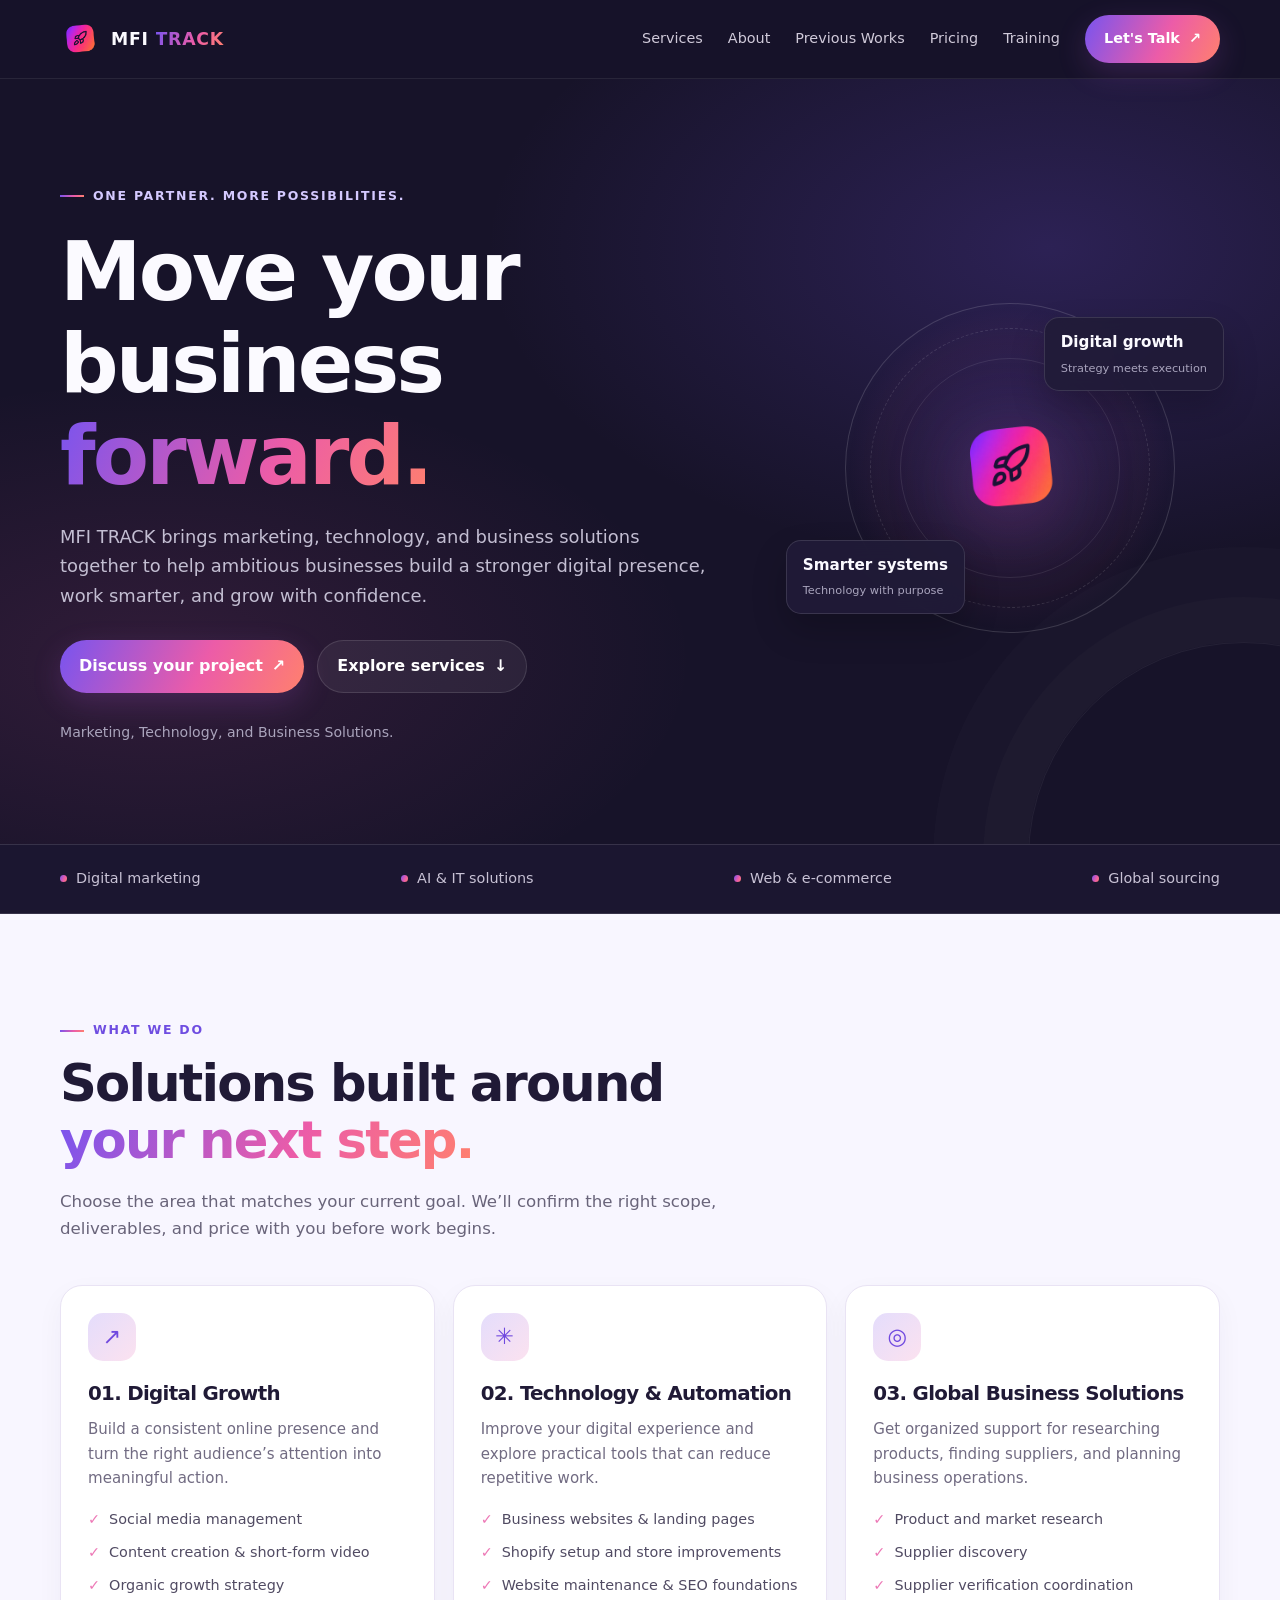
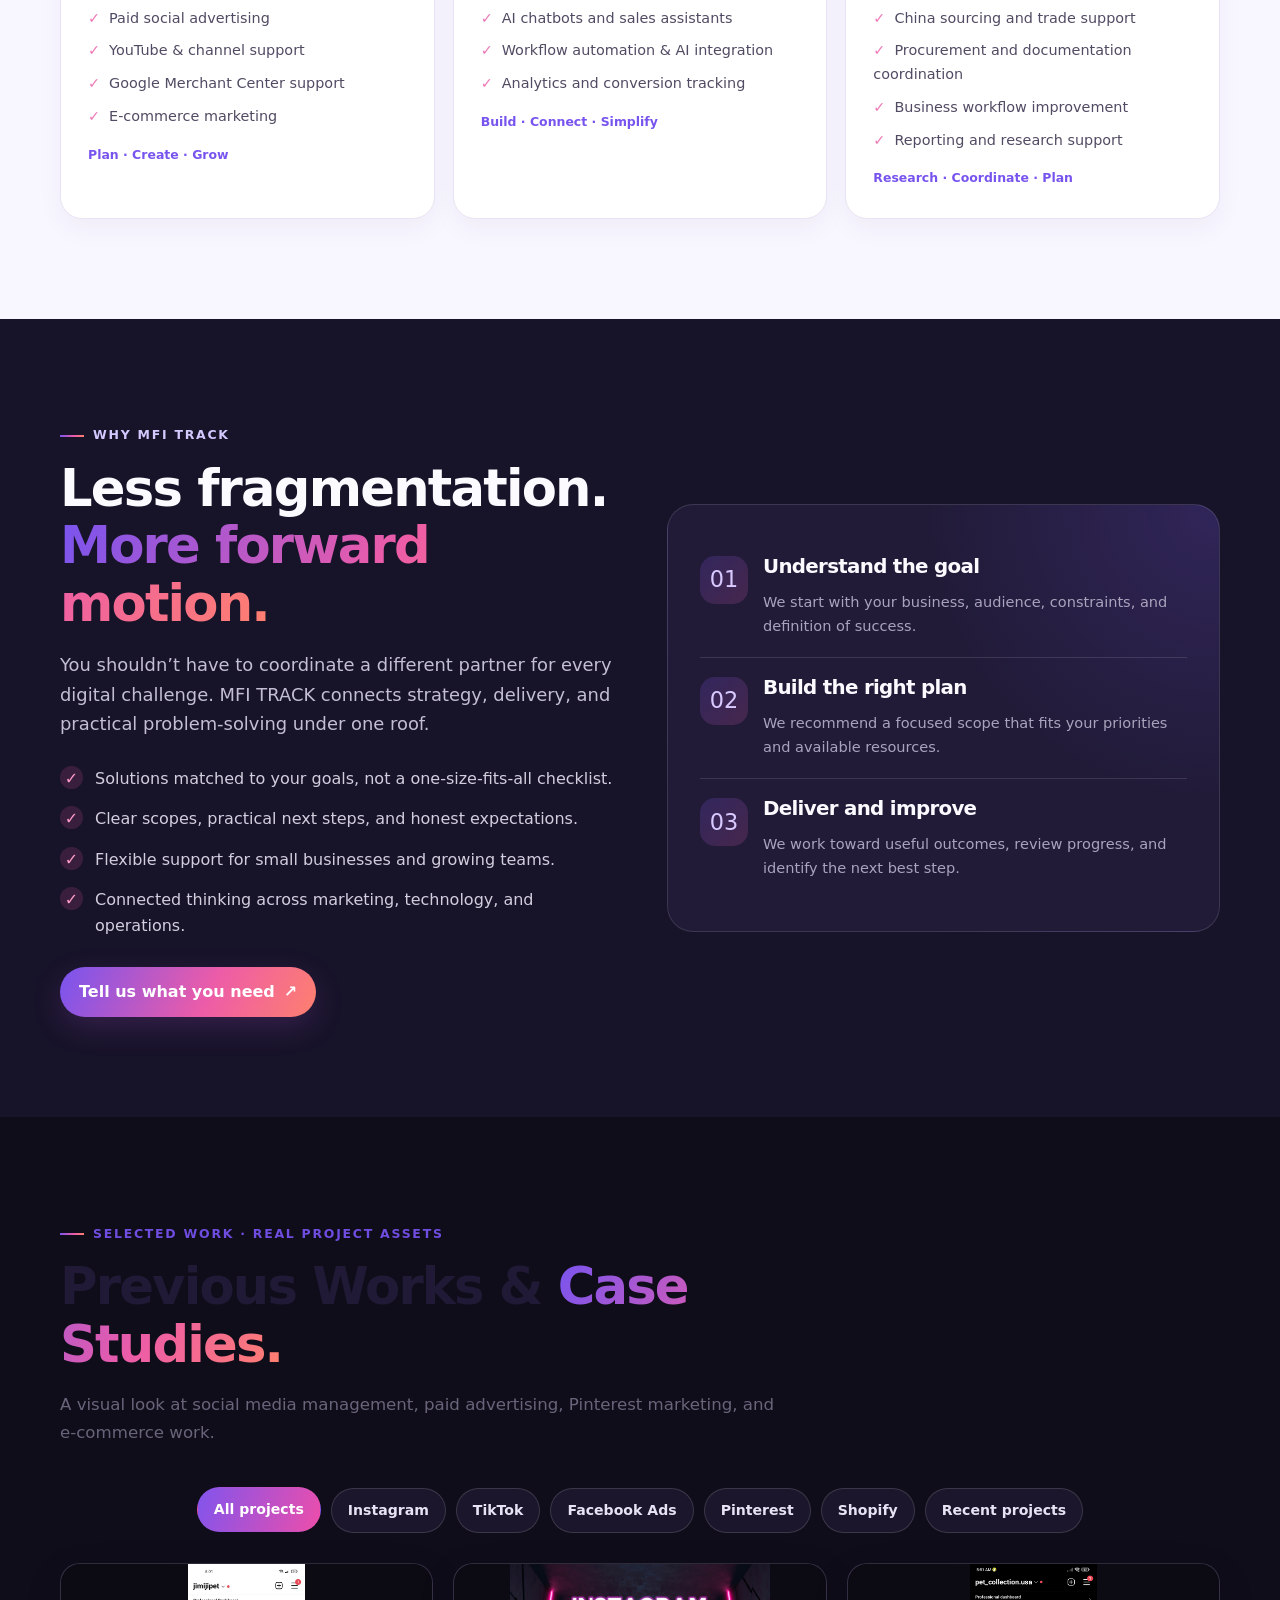
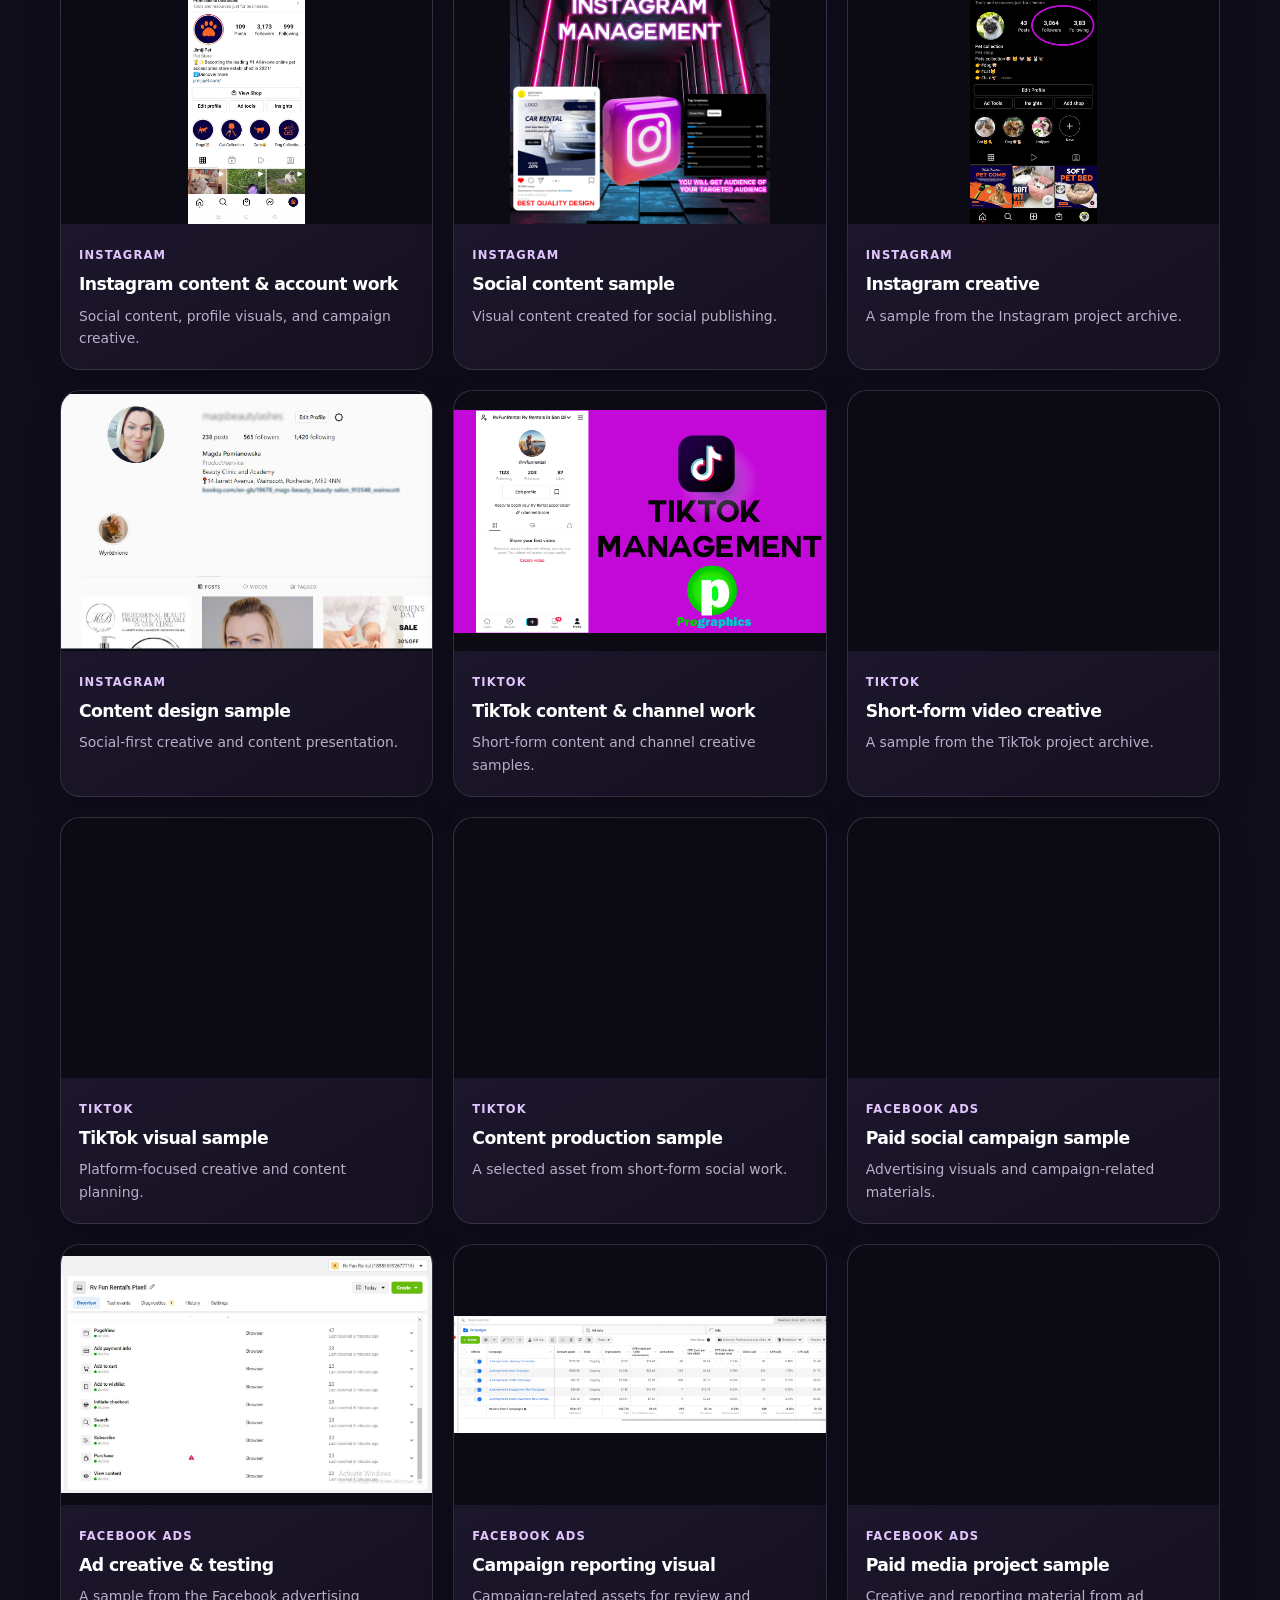
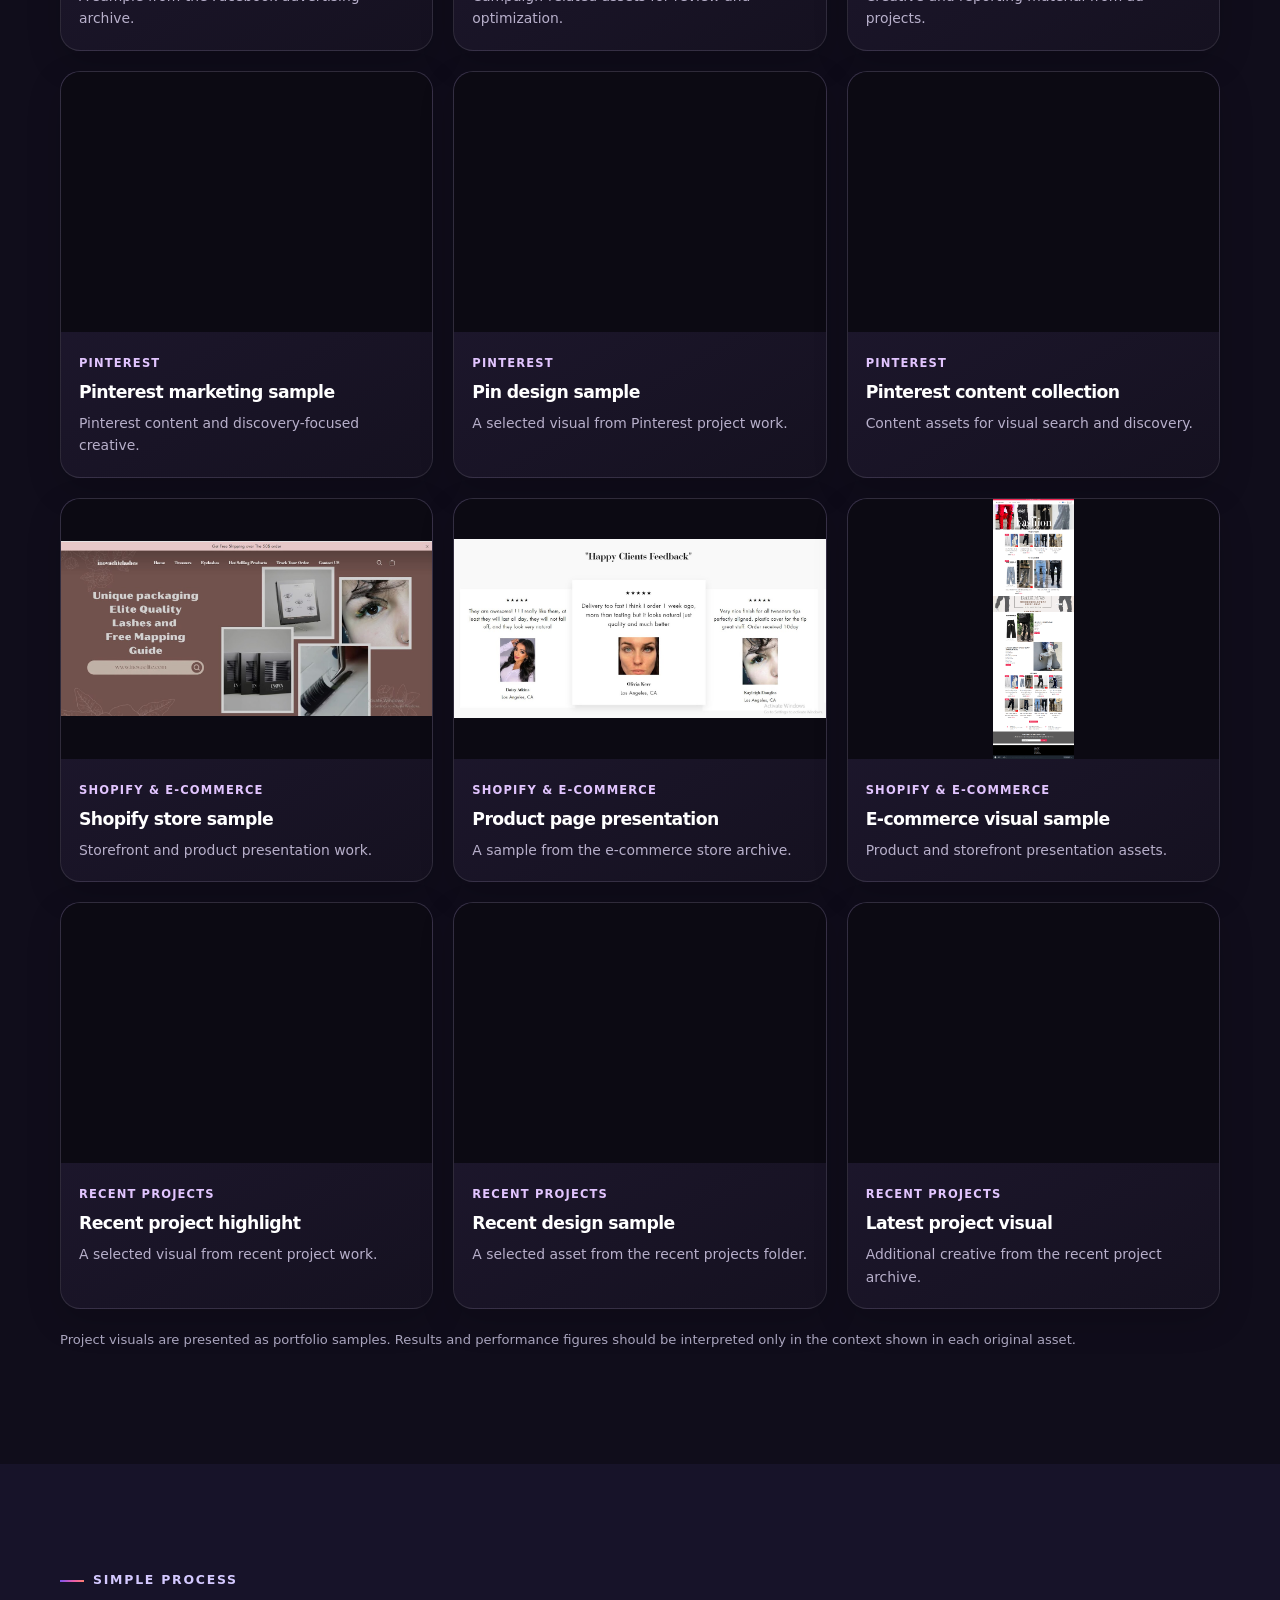
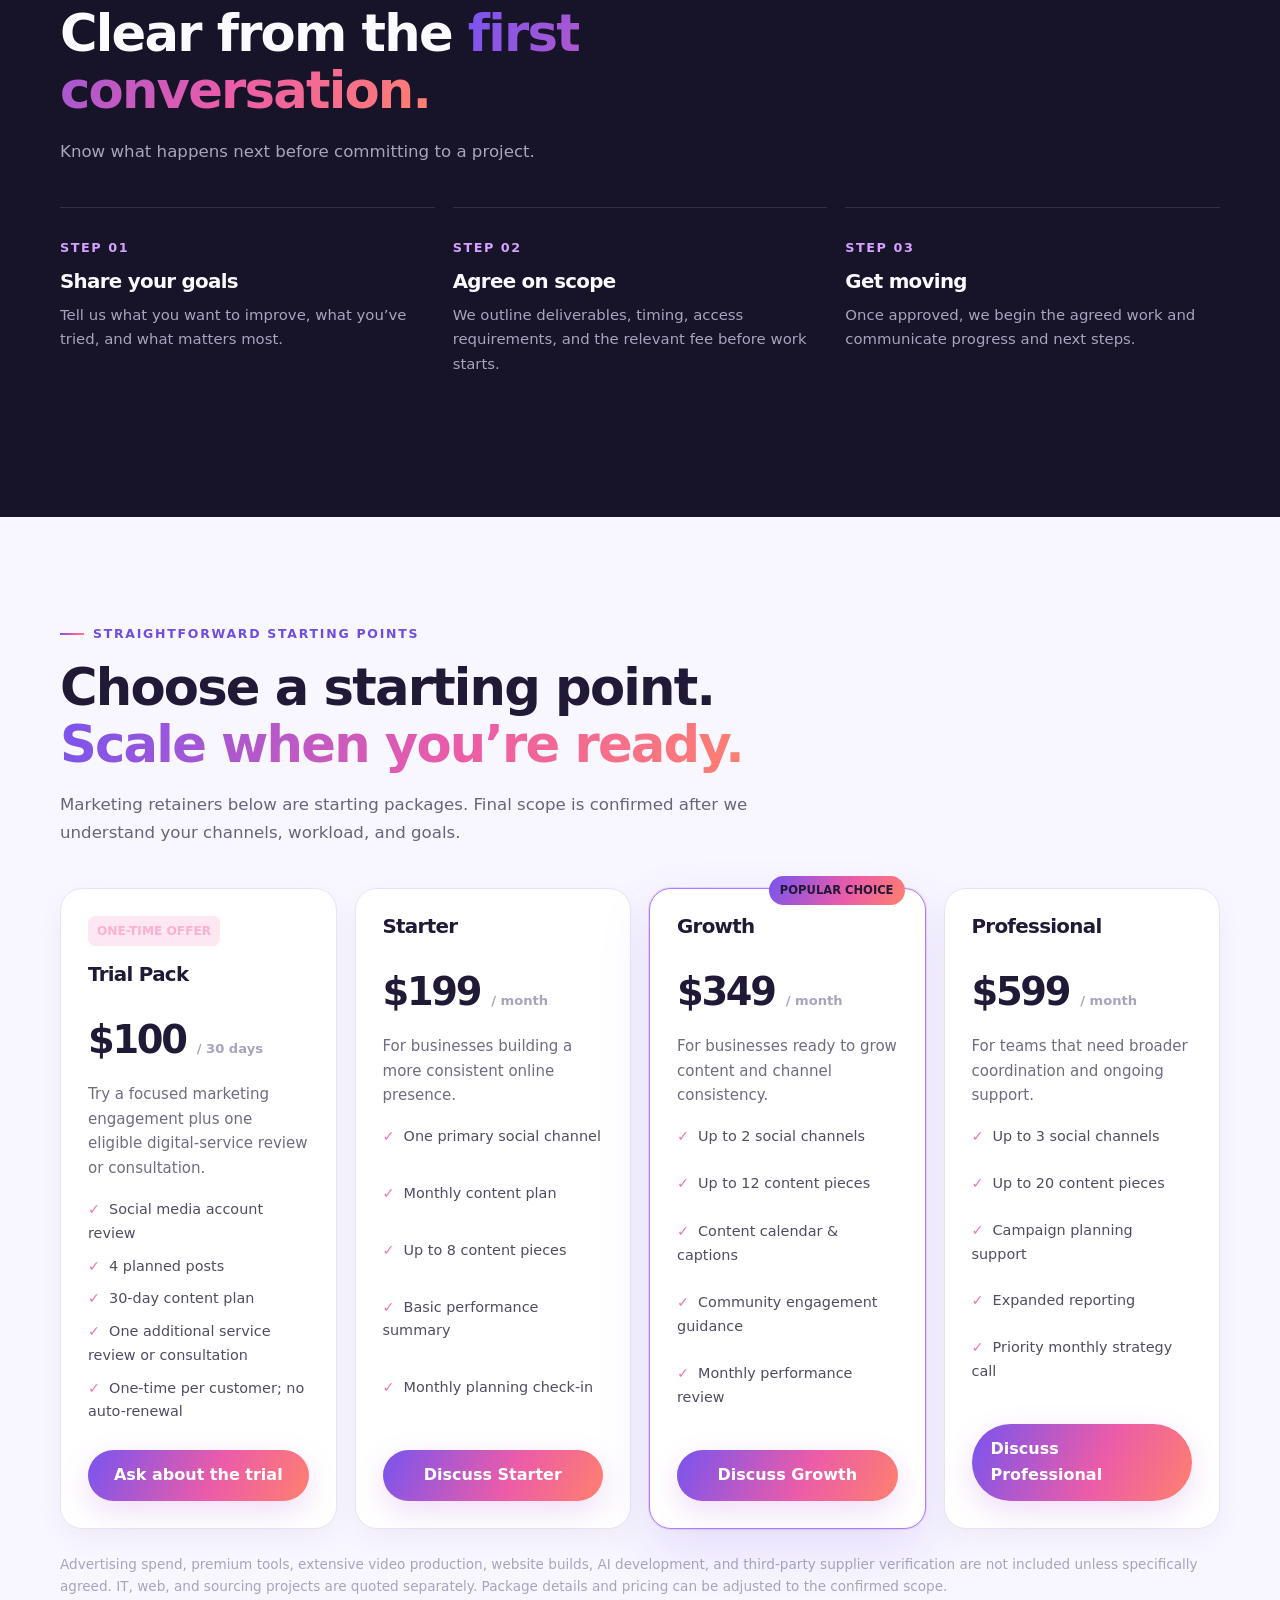
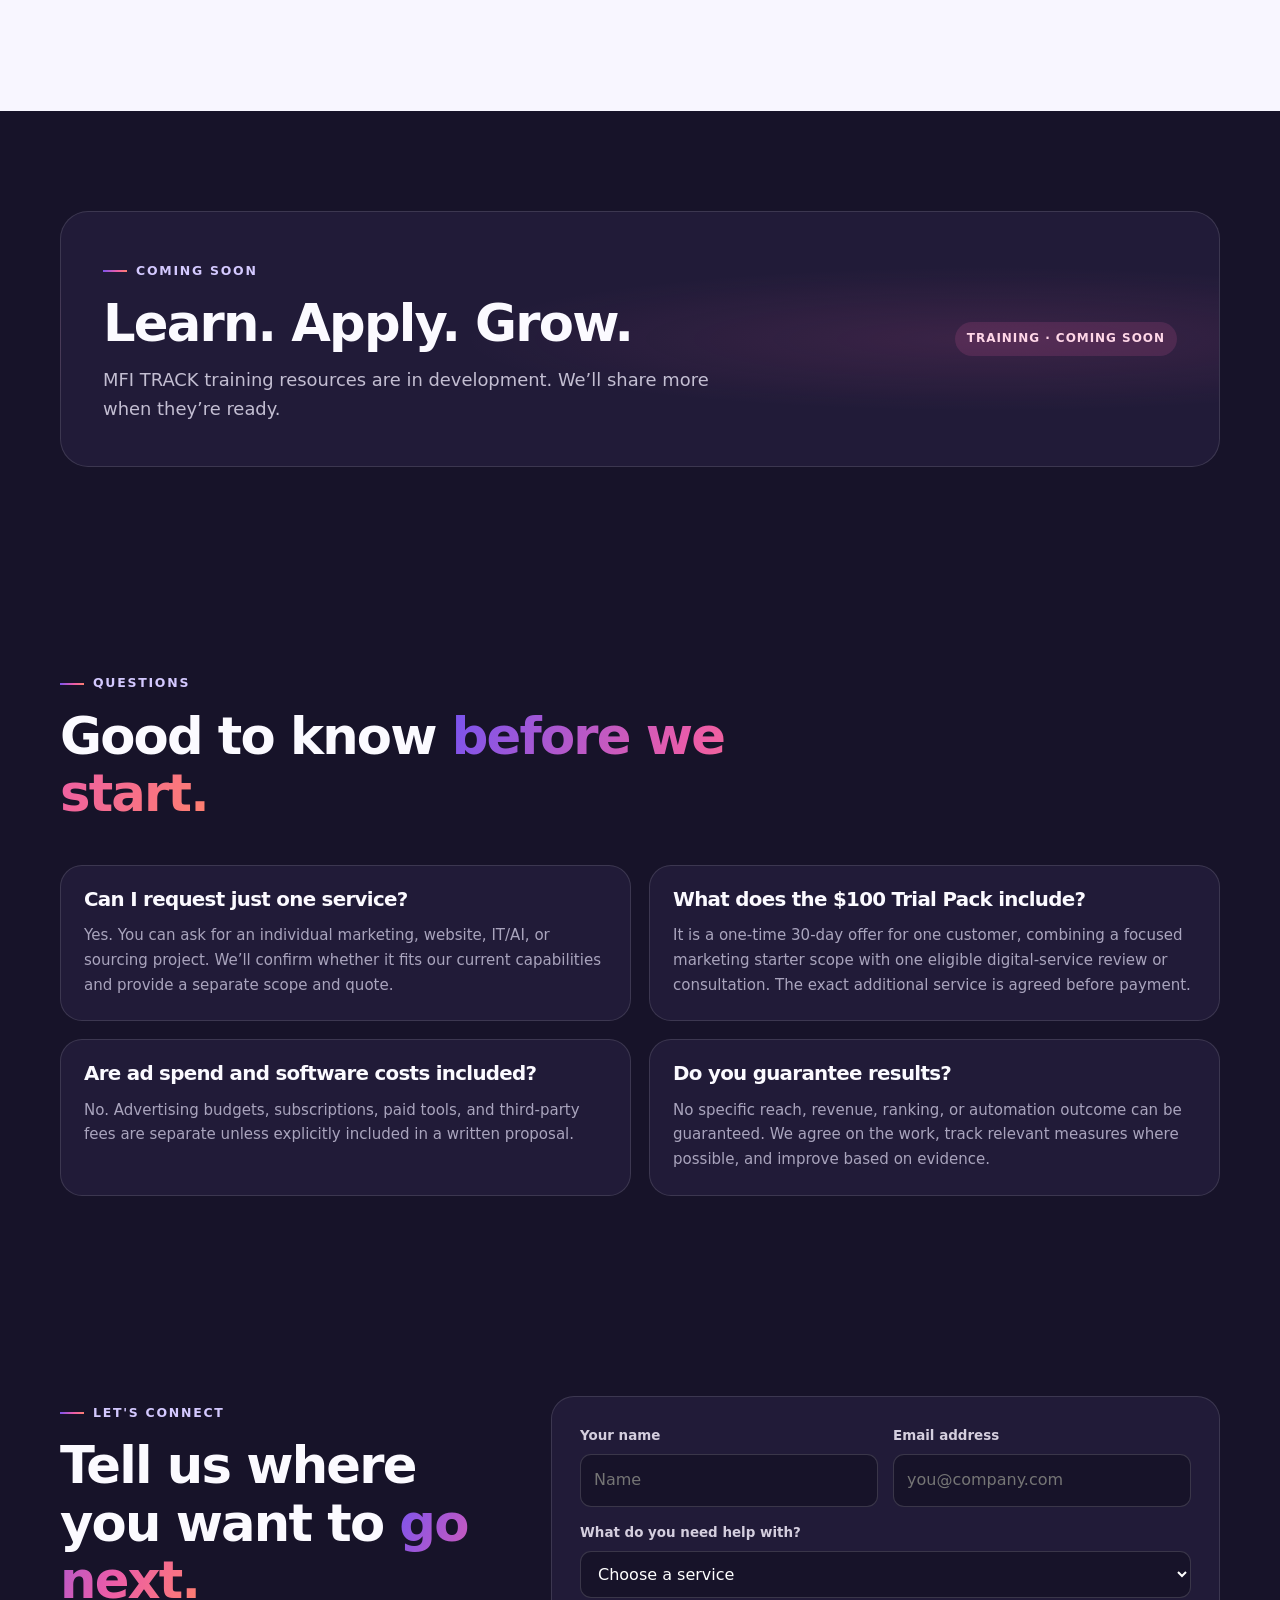
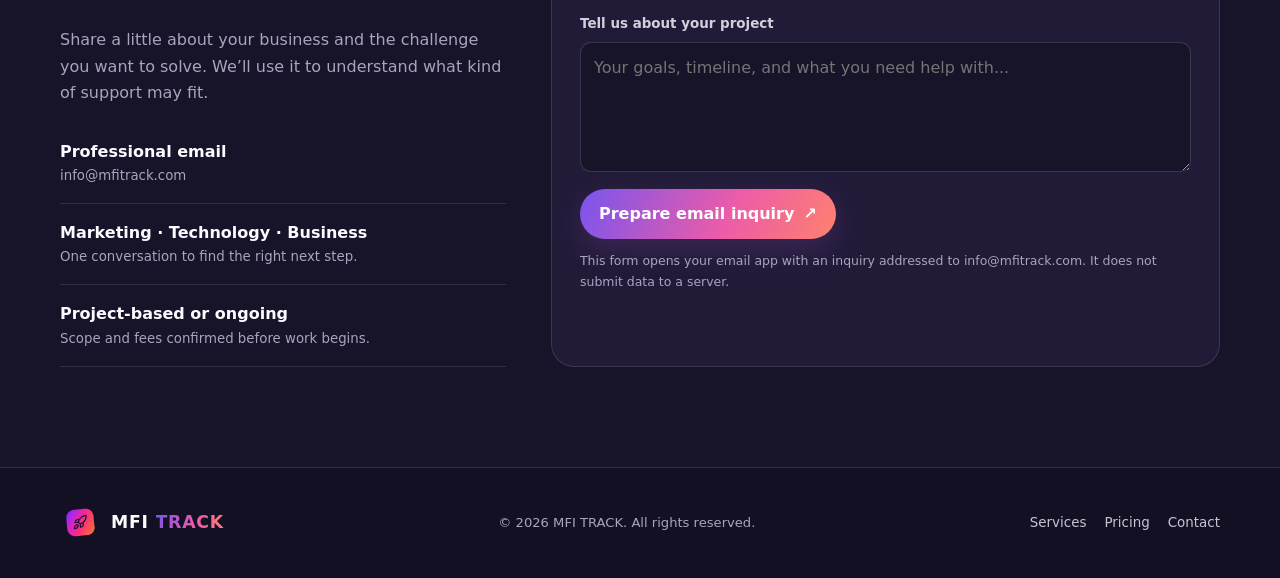
==== index.html @ dd1091dc "Add professional contact email throughout website" ====
<!doctype html>
<html lang="en">
<head>
<meta charset="utf-8">
<meta name="viewport" content="width=device-width, initial-scale=1">
<meta name="theme-color" content="#171329">
<meta name="description" content="MFI TRACK helps businesses with social media management, content creation, websites, AI automation, and China sourcing support. Explore services and pricing.">
<meta name="robots" content="index,follow">
<meta property="og:type" content="website">
<meta property="og:title" content="MFI TRACK — Marketing, Technology & Business Solutions">
<meta property="og:description" content="Digital growth, technology and automation, and global business solutions for growing businesses.">
<meta property="og:url" content="https://prographics912.github.io/socialhubpro/">
<meta name="twitter:card" content="summary">
<link rel="canonical" href="https://prographics912.github.io/socialhubpro/">
<link rel="icon" type="image/png" href="./logo.png?v=4">
<title>MFI TRACK — Marketing, Technology & Business Solutions</title>
<style>
:root{--ink:#171329;--ink2:#211b38;--muted:#a9a4bd;--paper:#fbfaff;--purple:#7854ef;--pink:#ec5ca8;--coral:#ff806e;--line:rgba(255,255,255,.12);--grad:linear-gradient(115deg,var(--purple),var(--pink) 58%,var(--coral));--max:1160px}
*{box-sizing:border-box}html{scroll-behavior:smooth;scroll-padding-top:88px}body{margin:0;font-family:Inter,ui-sans-serif,system-ui,-apple-system,BlinkMacSystemFont,"Segoe UI",sans-serif;color:var(--paper);background:var(--ink);line-height:1.65}a{color:inherit;text-decoration:none}button,input,textarea,select{font:inherit}.container{width:min(var(--max),calc(100% - 44px));margin:auto}.eyebrow{display:inline-flex;align-items:center;gap:9px;color:#d4c9ff;font-size:.78rem;font-weight:800;letter-spacing:.14em;text-transform:uppercase}.eyebrow:before{content:"";width:24px;height:2px;background:var(--grad)}h1,h2,h3,p{margin-top:0}h1,h2,h3{line-height:1.12;letter-spacing:-.035em}h1{font-size:clamp(2.8rem,6.4vw,5.4rem);max-width:820px;margin:20px 0}h2{font-size:clamp(2.1rem,4vw,3.4rem);margin:14px 0 18px}h3{font-size:1.24rem;margin-bottom:12px}.lead{color:#c3bed2;font-size:1.12rem;max-width:650px}.gradient-text{background:var(--grad);color:transparent;background-clip:text;-webkit-background-clip:text}.section{padding:100px 0}.section-head{max-width:720px;margin-bottom:42px}.section-head p{color:var(--muted);font-size:1.04rem}.topbar{position:sticky;top:0;z-index:20;background:rgba(23,19,41,.88);backdrop-filter:blur(18px);border-bottom:1px solid rgba(255,255,255,.08)}.nav{min-height:78px;display:flex;align-items:center;justify-content:space-between;gap:22px}.brand{display:inline-flex;align-items:center;gap:11px;font-weight:900;letter-spacing:.045em;font-size:1.08rem;white-space:nowrap}.brand-mark{width:40px;height:40px;display:block;flex:none}.navlinks{display:flex;align-items:center;gap:25px;color:#d0cada;font-size:.9rem}.navlinks a:hover{color:white}.nav-cta,.btn{display:inline-flex;align-items:center;justify-content:center;gap:9px;border:0;border-radius:999px;padding:12px 19px;background:var(--grad);color:white;font-weight:800;box-shadow:0 10px 30px rgba(177,83,216,.2);transition:transform .2s,filter .2s;cursor:pointer}.btn:hover,.nav-cta:hover{transform:translateY(-2px);filter:brightness(1.08)}.btn.secondary{background:rgba(255,255,255,.06);border:1px solid var(--line);box-shadow:none}.menu-toggle{display:none;background:none;border:1px solid var(--line);color:white;border-radius:10px;padding:8px 11px}.hero{position:relative;overflow:hidden;padding:100px 0 86px;background:radial-gradient(ellipse at 82% 22%,rgba(120,84,239,.22),transparent 38%),radial-gradient(ellipse at 12% 76%,rgba(236,92,168,.12),transparent 34%),var(--ink)}.hero:after{content:"";position:absolute;width:430px;height:430px;border:1px solid rgba(255,255,255,.06);border-radius:50%;right:-180px;bottom:-230px;box-shadow:0 0 0 45px rgba(255,255,255,.015),0 0 0 95px rgba(255,255,255,.012);pointer-events:none}.hero-grid{display:grid;grid-template-columns:1.25fr .75fr;gap:42px;align-items:center;position:relative;z-index:1}.hero h1{max-width:760px}.hero .lead{margin-bottom:30px}.actions{display:flex;gap:13px;flex-wrap:wrap}.hero-note{margin-top:28px;color:#aaa4bc;font-size:.88rem}.hero-art{min-height:370px;display:grid;place-items:center;position:relative}.orbit{width:min(330px,80vw);aspect-ratio:1;border-radius:50%;border:1px solid rgba(255,255,255,.15);display:grid;place-items:center;position:relative;background:radial-gradient(circle,rgba(120,84,239,.17),rgba(236,92,168,.04) 55%,transparent 70%)}.orbit:before,.orbit:after{content:"";position:absolute;inset:24px;border-radius:50%;border:1px dashed rgba(255,255,255,.12)}.orbit:after{inset:54px;border-style:solid;border-color:rgba(255,255,255,.09)}.hero-logo{width:116px;height:116px;filter:drop-shadow(0 18px 40px rgba(236,92,168,.25))}.float-card{position:absolute;border:1px solid var(--line);background:rgba(33,27,56,.9);backdrop-filter:blur(12px);padding:12px 16px;border-radius:15px;font-size:.85rem;box-shadow:0 16px 35px rgba(0,0,0,.2)}.float-card strong{display:block;font-size:.95rem}.float-card small{color:var(--muted)}.fc1{top:34px;right:-4px}.fc2{bottom:40px;left:-15px}.trust-strip{border-top:1px solid var(--line);border-bottom:1px solid var(--line);background:#1b1630}.trust-inner{display:flex;justify-content:space-between;gap:24px;flex-wrap:wrap;padding:22px 0;color:#c8c2d5;font-size:.9rem}.trust-inner span{display:flex;align-items:center;gap:9px}.dot{width:7px;height:7px;background:var(--grad);border-radius:50%;display:inline-block}.light-section{background:#f8f6ff;color:#201a36}.light-section .eyebrow{color:#6f4de1}.light-section .section-head p{color:#69647a}.services-grid,.feature-grid,.pricing-grid,.process-grid,.faq-grid{display:grid;grid-template-columns:repeat(3,1fr);gap:18px}.card{padding:27px;border-radius:22px;background:#211b38;border:1px solid var(--line);height:100%;transition:transform .2s,border-color .2s}.card:hover{transform:translateY(-4px);border-color:rgba(236,92,168,.5)}.light-section .card{background:white;border-color:#e9e3f4;box-shadow:0 10px 28px rgba(37,20,77,.045)}.card p{color:var(--muted);font-size:.94rem;margin-bottom:0}.light-section .card p{color:#716b82}.icon{width:48px;height:48px;display:grid;place-items:center;border-radius:15px;background:linear-gradient(135deg,rgba(120,84,239,.2),rgba(236,92,168,.18));color:#d8caff;font-size:1.4rem;margin-bottom:22px}.light-section .icon{color:#7049df}.tag{display:inline-block;margin-top:16px;color:#c7b7ff;font-size:.78rem;font-weight:800}.light-section .tag{color:#7854ef}.service-list{list-style:none;padding:0;margin:17px 0 0;display:grid;gap:9px;color:#d0cada;font-size:.9rem}.light-section .service-list{color:#514b63}.service-list li:before{content:"✓";color:#ed78b6;font-weight:900;margin-right:9px}.split{display:grid;grid-template-columns:1fr 1fr;gap:54px;align-items:center}.feature-panel{padding:32px;border-radius:26px;border:1px solid var(--line);background:radial-gradient(circle at top right,rgba(120,84,239,.18),transparent 42%),#211b38}.feature-row{display:flex;gap:15px;padding:19px 0;border-bottom:1px solid var(--line)}.feature-row:last-child{border-bottom:0}.feature-row .icon{margin:0;flex:none}.feature-row p{color:var(--muted);margin:6px 0 0;font-size:.91rem}.bullets{list-style:none;padding:0;display:grid;gap:14px;margin:27px 0}.bullets li{display:flex;gap:12px;color:#d3cede}.bullets li:before{content:"✓";display:grid;place-items:center;flex:none;width:23px;height:23px;border-radius:50%;background:rgba(236,92,168,.16);color:#ff9cc8;font-weight:900}.pricing-grid{grid-template-columns:repeat(4,1fr);align-items:stretch}.price-card{position:relative;display:flex;flex-direction:column}.price-card.featured{border-color:#b37cf5;box-shadow:0 0 0 1px rgba(179,124,245,.25),0 20px 50px rgba(120,84,239,.15)}.popular{position:absolute;top:-13px;right:20px;background:var(--grad);border-radius:999px;padding:5px 11px;font-size:.72rem;font-weight:900}.price{font-size:2.4rem;font-weight:900;letter-spacing:-.06em;margin:10px 0}.price small{font-size:.82rem;letter-spacing:0;color:var(--muted);font-weight:600}.price-card .service-list{flex:1}.price-card .btn{margin-top:26px;width:100%}.price-note{margin-top:24px;color:#a9a4bd;font-size:.85rem}.trial-badge{display:inline-flex;align-self:flex-start;background:rgba(236,92,168,.15);color:#ffb0d2;border-radius:7px;padding:5px 9px;font-size:.76rem;font-weight:900}.portfolio-grid{display:grid;grid-template-columns:repeat(3,minmax(0,1fr));gap:18px;align-items:stretch}.portfolio-showcase{background:#100d1b}.portfolio-filters{display:flex;gap:10px;flex-wrap:wrap;justify-content:center;margin:0 0 30px}.portfolio-filter{border:1px solid rgba(255,255,255,.14);background:#1b162b;color:#e8e3f4;padding:10px 16px;border-radius:999px;font:inherit;font-size:.88rem;font-weight:750;cursor:pointer;transition:transform .2s,border-color .2s,background .2s}.portfolio-filter:hover,.portfolio-filter.active{background:linear-gradient(110deg,#8154ed,#ed4eaa);border-color:transparent;color:#fff;transform:translateY(-1px)}.portfolio-gallery{display:grid;grid-template-columns:repeat(3,minmax(0,1fr));gap:20px}.portfolio-card{overflow:hidden;border:1px solid rgba(255,255,255,.1);border-radius:20px;background:linear-gradient(150deg,#211a33,#151120);box-shadow:0 12px 35px rgba(0,0,0,.16);transition:transform .25s,border-color .25s}.portfolio-card:hover{transform:translateY(-5px);border-color:rgba(210,115,255,.55)}.portfolio-image-wrap{height:260px;background:#0c0a13;display:flex;align-items:center;justify-content:center;overflow:hidden}.portfolio-image-wrap img{width:100%;height:100%;object-fit:contain;transition:transform .35s}.portfolio-card:hover .portfolio-image-wrap img{transform:scale(1.035)}.portfolio-card-copy{padding:17px 18px 20px}.portfolio-card-copy .category{display:inline-block;color:#e2c5ff;font-size:.72rem;text-transform:uppercase;letter-spacing:.1em;font-weight:850;margin-bottom:8px}.portfolio-card-copy h3{margin:0;font-size:1.08rem;line-height:1.35;color:#fff}.portfolio-card-copy p{margin:8px 0 0;color:#b8b0cb;font-size:.87rem;line-height:1.6}.portfolio-empty{grid-column:1/-1;text-align:center;color:#c8bfd8;padding:30px}.portfolio-disclaimer{color:#aaa1be;font-size:.82rem;margin-top:22px;line-height:1.65}@media(max-width:980px){.portfolio-gallery{grid-template-columns:repeat(2,minmax(0,1fr))}.portfolio-image-wrap{height:230px}}@media(max-width:600px){.portfolio-gallery{grid-template-columns:1fr}.portfolio-image-wrap{height:260px}.portfolio-filters{justify-content:flex-start}.portfolio-filter{padding:9px 13px;font-size:.82rem}}.portfolio-item{display:flex;flex-direction:column;gap:8px;overflow-wrap:anywhere}.portfolio-item h3{font-size:1.25rem;line-height:1.35;margin:8px 0}.portfolio-item p{line-height:1.7}.portfolio-item .category{display:inline-block;background:rgba(120,84,239,.18);border:1px solid rgba(180,150,255,.25);border-radius:999px;padding:7px 10px;align-self:flex-start}.portfolio-item{border:1px solid var(--line);border-radius:20px;padding:26px;min-height:220px;background:linear-gradient(145deg,rgba(120,84,239,.13),rgba(236,92,168,.04))}.portfolio-item .category{color:#d1bfff;text-transform:uppercase;letter-spacing:.12em;font-size:.73rem;font-weight:900}.portfolio-item p{color:var(--muted);font-size:.92rem}.portfolio-disclaimer{color:var(--muted);font-size:.82rem;margin-top:20px}.step{padding:26px 0;border-top:1px solid var(--line)}.step-number{font-size:.8rem;color:#d5a1ff;font-weight:900;letter-spacing:.12em}.step h3{margin:10px 0}.step p{color:var(--muted);font-size:.93rem}.training{background:radial-gradient(ellipse at 80% 50%,rgba(236,92,168,.13),transparent 40%),#211b38;border:1px solid var(--line);border-radius:28px;padding:42px;display:flex;align-items:center;justify-content:space-between;gap:30px}.coming{display:inline-block;border-radius:999px;padding:7px 12px;color:#ffd6e7;background:rgba(236,92,168,.15);font-size:.75rem;font-weight:900;letter-spacing:.08em;text-transform:uppercase}.faq-grid{grid-template-columns:repeat(2,1fr)}.faq-grid .card{padding:23px}.contact-grid{display:grid;grid-template-columns:.8fr 1.2fr;gap:45px}.contact-info p{color:var(--muted)}.contact-method{padding:16px 0;border-bottom:1px solid var(--line)}.contact-method small{display:block;color:var(--muted)}.contact-form{padding:28px;border:1px solid var(--line);background:#211b38;border-radius:23px}.form-grid{display:grid;grid-template-columns:1fr 1fr;gap:15px}.field{display:grid;gap:7px}.field.full{grid-column:1/-1}.field label{font-size:.84rem;color:#d4cede;font-weight:700}.field input,.field select,.field textarea{width:100%;background:#171329;border:1px solid rgba(255,255,255,.15);border-radius:11px;color:white;padding:12px 13px;outline:none}.field input:focus,.field select:focus,.field textarea:focus{border-color:#b17af5}.field textarea{min-height:130px;resize:vertical}.contact-form .btn{margin-top:17px}.form-hint{color:var(--muted);font-size:.78rem;margin:12px 0 0}.footer{padding:35px 0;border-top:1px solid var(--line);background:#141024}.footer-inner{display:flex;align-items:center;justify-content:space-between;gap:20px;flex-wrap:wrap}.footer p{margin:0;color:var(--muted);font-size:.82rem}.footer-links{display:flex;gap:18px;color:#c8c2d5;font-size:.84rem}.reveal{opacity:1;transform:none;transition:opacity .65s ease,transform .65s ease}.js-motion .reveal{opacity:0;transform:translateY(16px)}.js-motion .reveal.visible{opacity:1;transform:none}.reveal.visible{opacity:1;transform:none}
@media(max-width:980px){.navlinks{gap:14px}.navlinks a:not(.nav-cta){display:none}.hero-grid{grid-template-columns:1fr .65fr}.pricing-grid{grid-template-columns:repeat(2,1fr)}.services-grid,.feature-grid{grid-template-columns:repeat(2,1fr)}.split{gap:30px}}
@media(max-width:680px){.container{width:min(var(--max),calc(100% - 30px))}.section{padding:72px 0}.nav{min-height:70px}.menu-toggle{display:block}.navlinks{display:none;position:absolute;top:70px;left:0;right:0;padding:18px 22px 22px;background:#1b1630;border-bottom:1px solid var(--line);flex-direction:column;align-items:stretch}.navlinks.open{display:flex}.navlinks a:not(.nav-cta){display:block;padding:7px 0}.nav-cta{text-align:center}.hero{padding:76px 0 60px}.hero-grid,.split,.contact-grid{grid-template-columns:1fr}.hero-art{min-height:290px;margin-top:10px}.orbit{width:260px}.fc1{right:0}.fc2{left:0}.trust-inner{gap:12px}.trust-inner span{width:calc(50% - 8px);font-size:.8rem}.services-grid,.feature-grid,.pricing-grid,.portfolio-grid,.process-grid,.faq-grid{grid-template-columns:1fr}.training{padding:28px;align-items:flex-start;flex-direction:column}.form-grid{grid-template-columns:1fr}.field.full{grid-column:auto}.contact-form{padding:20px}.footer-inner{align-items:flex-start;flex-direction:column}}
@media(prefers-reduced-motion:reduce){*,*:before,*:after{scroll-behavior:auto!important;transition:none!important}.reveal{opacity:1;transform:none}}
</style>
</head>
<body>
<header class="topbar">
  <div class="container nav">
    <a class="brand" href="#home" aria-label="MFI TRACK home">
      <img class="brand-mark" src="./logo.png?v=4" alt="MFI TRACK logo">
      <span>MFI <span class="gradient-text">TRACK</span></span>
    </a>
    <button class="menu-toggle" aria-expanded="false" aria-label="Toggle navigation">Menu ☰</button>
    <nav class="navlinks" aria-label="Main navigation">
      <a href="#services">Services</a><a href="#about">About</a><a href="#work">Previous Works</a><a href="#pricing">Pricing</a><a href="#training">Training</a><a class="nav-cta" href="#contact">Let's Talk <span>↗</span></a>
    </nav>
  </div>
</header>
<main>
<section class="hero" id="home">
  <div class="container hero-grid">
    <div>
      <span class="eyebrow">One partner. More possibilities.</span>
      <h1>Move your business <span class="gradient-text">forward.</span></h1>
      <p class="lead">MFI TRACK brings marketing, technology, and business solutions together to help ambitious businesses build a stronger digital presence, work smarter, and grow with confidence.</p>
      <div class="actions"><a class="btn" href="#contact">Discuss your project <span>↗</span></a><a class="btn secondary" href="#services">Explore services <span>↓</span></a></div>
      <p class="hero-note">Marketing, Technology, and Business Solutions.</p>
    </div>
    <div class="hero-art" aria-hidden="true">
      <div class="orbit">
        <img class="hero-logo" src="./logo.png?v=4" alt="">
      </div>
      <div class="float-card fc1"><strong>Digital growth</strong><small>Strategy meets execution</small></div>
      <div class="float-card fc2"><strong>Smarter systems</strong><small>Technology with purpose</small></div>
    </div>
  </div>
</section>
<div class="trust-strip"><div class="container trust-inner"><span><i class="dot"></i> Digital marketing</span><span><i class="dot"></i> AI & IT solutions</span><span><i class="dot"></i> Web & e-commerce</span><span><i class="dot"></i> Global sourcing</span></div></div>
<section class="section light-section" id="services">
  <div class="container">
    <div class="section-head reveal"><span class="eyebrow">What we do</span><h2>Solutions built around <span class="gradient-text">your next step.</span></h2><p>Choose the area that matches your current goal. We’ll confirm the right scope, deliverables, and price with you before work begins.</p></div>
    <div class="services-grid">
      <article class="card reveal"><div class="icon">↗</div><h3>01. Digital Growth</h3><p>Build a consistent online presence and turn the right audience’s attention into meaningful action.</p><ul class="service-list"><li>Social media management</li><li>Content creation & short-form video</li><li>Organic growth strategy</li><li>Paid social advertising</li><li>YouTube & channel support</li><li>Google Merchant Center support</li><li>E-commerce marketing</li></ul><span class="tag">Plan · Create · Grow</span></article>
      <article class="card reveal"><div class="icon">✳</div><h3>02. Technology & Automation</h3><p>Improve your digital experience and explore practical tools that can reduce repetitive work.</p><ul class="service-list"><li>Business websites & landing pages</li><li>Shopify setup and store improvements</li><li>Website maintenance & SEO foundations</li><li>AI chatbots and sales assistants</li><li>Workflow automation & AI integration</li><li>Analytics and conversion tracking</li></ul><span class="tag">Build · Connect · Simplify</span></article>
      <article class="card reveal"><div class="icon">◎</div><h3>03. Global Business Solutions</h3><p>Get organized support for researching products, finding suppliers, and planning business operations.</p><ul class="service-list"><li>Product and market research</li><li>Supplier discovery</li><li>Supplier verification coordination</li><li>China sourcing and trade support</li><li>Procurement and documentation coordination</li><li>Business workflow improvement</li><li>Reporting and research support</li></ul><span class="tag">Research · Coordinate · Plan</span></article>
    </div>
  </div>
</section>
<section class="section" id="about">
  <div class="container split">
    <div class="reveal"><span class="eyebrow">Why MFI TRACK</span><h2>Less fragmentation.<br><span class="gradient-text">More forward motion.</span></h2><p class="lead">You shouldn’t have to coordinate a different partner for every digital challenge. MFI TRACK connects strategy, delivery, and practical problem-solving under one roof.</p><ul class="bullets"><li>Solutions matched to your goals, not a one-size-fits-all checklist.</li><li>Clear scopes, practical next steps, and honest expectations.</li><li>Flexible support for small businesses and growing teams.</li><li>Connected thinking across marketing, technology, and operations.</li></ul><a class="btn" href="#contact">Tell us what you need <span>↗</span></a></div>
    <div class="feature-panel reveal">
      <div class="feature-row"><div class="icon">01</div><div><h3>Understand the goal</h3><p>We start with your business, audience, constraints, and definition of success.</p></div></div>
      <div class="feature-row"><div class="icon">02</div><div><h3>Build the right plan</h3><p>We recommend a focused scope that fits your priorities and available resources.</p></div></div>
      <div class="feature-row"><div class="icon">03</div><div><h3>Deliver and improve</h3><p>We work toward useful outcomes, review progress, and identify the next best step.</p></div></div>
    </div>
  </div>
</section>
<section class="section light-section portfolio-showcase" id="work">
  <div class="container">
    <div class="section-head reveal"><span class="eyebrow">Selected work · Real project assets</span><h2>Previous Works &amp; <span class="gradient-text">Case Studies.</span></h2><p>A visual look at social media management, paid advertising, Pinterest marketing, and e-commerce work.</p></div>
    <div class="portfolio-filters reveal" role="group" aria-label="Filter portfolio projects">
      <button class="portfolio-filter active" data-filter="all" aria-pressed="true">All projects</button>
      <button class="portfolio-filter" data-filter="instagram" aria-pressed="false">Instagram</button>
      <button class="portfolio-filter" data-filter="tiktok" aria-pressed="false">TikTok</button>
      <button class="portfolio-filter" data-filter="facebook" aria-pressed="false">Facebook Ads</button>
      <button class="portfolio-filter" data-filter="pinterest" aria-pressed="false">Pinterest</button>
      <button class="portfolio-filter" data-filter="shopify" aria-pressed="false">Shopify</button>
      <button class="portfolio-filter" data-filter="recent" aria-pressed="false">Recent projects</button>
    </div>
    <div class="portfolio-gallery" id="portfolioGallery" aria-live="polite"></div>
    <p class="portfolio-disclaimer">Project visuals are presented as portfolio samples. Results and performance figures should be interpreted only in the context shown in each original asset.</p>
  </div>
</section>
<section class="section" id="process">
  <div class="container">
    <div class="section-head reveal"><span class="eyebrow">Simple process</span><h2>Clear from the <span class="gradient-text">first conversation.</span></h2><p>Know what happens next before committing to a project.</p></div>
    <div class="process-grid">
      <div class="step reveal"><span class="step-number">STEP 01</span><h3>Share your goals</h3><p>Tell us what you want to improve, what you’ve tried, and what matters most.</p></div>
      <div class="step reveal"><span class="step-number">STEP 02</span><h3>Agree on scope</h3><p>We outline deliverables, timing, access requirements, and the relevant fee before work starts.</p></div>
      <div class="step reveal"><span class="step-number">STEP 03</span><h3>Get moving</h3><p>Once approved, we begin the agreed work and communicate progress and next steps.</p></div>
    </div>
  </div>
</section>
<section class="section light-section" id="pricing">
  <div class="container">
    <div class="section-head reveal"><span class="eyebrow">Straightforward starting points</span><h2>Choose a starting point.<br><span class="gradient-text">Scale when you’re ready.</span></h2><p>Marketing retainers below are starting packages. Final scope is confirmed after we understand your channels, workload, and goals.</p></div>
    <div class="pricing-grid">
      <article class="card price-card reveal"><span class="trial-badge">ONE-TIME OFFER</span><h3 style="margin-top:18px">Trial Pack</h3><div class="price">$100 <small>/ 30 days</small></div><p>Try a focused marketing engagement plus one eligible digital-service review or consultation.</p><ul class="service-list"><li>Social media account review</li><li>4 planned posts</li><li>30-day content plan</li><li>One additional service review or consultation</li><li>One-time per customer; no auto-renewal</li></ul><a class="btn" href="#contact">Ask about the trial</a></article>
      <article class="card price-card reveal"><h3>Starter</h3><div class="price">$199 <small>/ month</small></div><p>For businesses building a more consistent online presence.</p><ul class="service-list"><li>One primary social channel</li><li>Monthly content plan</li><li>Up to 8 content pieces</li><li>Basic performance summary</li><li>Monthly planning check-in</li></ul><a class="btn" href="#contact">Discuss Starter</a></article>
      <article class="card price-card featured reveal"><span class="popular">POPULAR CHOICE</span><h3>Growth</h3><div class="price">$349 <small>/ month</small></div><p>For businesses ready to grow content and channel consistency.</p><ul class="service-list"><li>Up to 2 social channels</li><li>Up to 12 content pieces</li><li>Content calendar & captions</li><li>Community engagement guidance</li><li>Monthly performance review</li></ul><a class="btn" href="#contact">Discuss Growth</a></article>
      <article class="card price-card reveal"><h3>Professional</h3><div class="price">$599 <small>/ month</small></div><p>For teams that need broader coordination and ongoing support.</p><ul class="service-list"><li>Up to 3 social channels</li><li>Up to 20 content pieces</li><li>Campaign planning support</li><li>Expanded reporting</li><li>Priority monthly strategy call</li></ul><a class="btn" href="#contact">Discuss Professional</a></article>
    </div>
    <p class="price-note">Advertising spend, premium tools, extensive video production, website builds, AI development, and third-party supplier verification are not included unless specifically agreed. IT, web, and sourcing projects are quoted separately. Package details and pricing can be adjusted to the confirmed scope.</p>
  </div>
</section>
<section class="section" id="training">
  <div class="container">
    <div class="training reveal"><div><span class="eyebrow">Coming soon</span><h2 style="margin-bottom:12px">Learn. Apply. Grow.</h2><p class="lead" style="margin-bottom:0">MFI TRACK training resources are in development. We’ll share more when they’re ready.</p></div><span class="coming">Training · Coming Soon</span></div>
  </div>
</section>
<section class="section" id="faq">
  <div class="container">
    <div class="section-head reveal"><span class="eyebrow">Questions</span><h2>Good to know <span class="gradient-text">before we start.</span></h2></div>
    <div class="faq-grid">
      <article class="card reveal"><h3>Can I request just one service?</h3><p>Yes. You can ask for an individual marketing, website, IT/AI, or sourcing project. We’ll confirm whether it fits our current capabilities and provide a separate scope and quote.</p></article>
      <article class="card reveal"><h3>What does the $100 Trial Pack include?</h3><p>It is a one-time 30-day offer for one customer, combining a focused marketing starter scope with one eligible digital-service review or consultation. The exact additional service is agreed before payment.</p></article>
      <article class="card reveal"><h3>Are ad spend and software costs included?</h3><p>No. Advertising budgets, subscriptions, paid tools, and third-party fees are separate unless explicitly included in a written proposal.</p></article>
      <article class="card reveal"><h3>Do you guarantee results?</h3><p>No specific reach, revenue, ranking, or automation outcome can be guaranteed. We agree on the work, track relevant measures where possible, and improve based on evidence.</p></article>
    </div>
  </div>
</section>
<section class="section" id="contact">
  <div class="container contact-grid">
    <div class="contact-info reveal"><span class="eyebrow">Let's connect</span><h2>Tell us where you want to <span class="gradient-text">go next.</span></h2><p>Share a little about your business and the challenge you want to solve. We’ll use it to understand what kind of support may fit.</p><div class="contact-method"><strong>Professional email</strong><small><a href="mailto:info@mfitrack.com">info@mfitrack.com</a></small></div><div class="contact-method"><strong>Marketing · Technology · Business</strong><small>One conversation to find the right next step.</small></div><div class="contact-method"><strong>Project-based or ongoing</strong><small>Scope and fees confirmed before work begins.</small></div></div>
    <form class="contact-form reveal" id="contactForm">
      <div class="form-grid">
        <div class="field"><label for="name">Your name</label><input id="name" name="name" required placeholder="Name"></div>
        <div class="field"><label for="email">Email address</label><input id="email" name="email" type="email" required placeholder="you@company.com"></div>
        <div class="field full"><label for="service">What do you need help with?</label><select id="service" name="service" required><option value="">Choose a service</option><option>Digital Marketing</option><option>IT Services & AI</option><option>Web & E-commerce</option><option>Global Sourcing</option><option>Business Solutions</option><option>$100 Trial Pack</option><option>Not sure yet</option></select></div>
        <div class="field full"><label for="message">Tell us about your project</label><textarea id="message" name="message" required placeholder="Your goals, timeline, and what you need help with..."></textarea></div>
      </div>
      <button class="btn" type="submit">Prepare email inquiry <span>↗</span></button>
      <p class="form-hint">This form opens your email app with an inquiry addressed to info@mfitrack.com. It does not submit data to a server.</p>
      <p id="formStatus" class="form-hint" role="status"></p>
    </form>
  </div>
</section>
</main>
<footer class="footer"><div class="container footer-inner"><a class="brand" href="#home"><img class="brand-mark" src="./logo.png?v=4" alt="MFI TRACK logo"><span>MFI <span class="gradient-text">TRACK</span></span></a><p>© <span id="year"></span> MFI TRACK. All rights reserved.</p><div class="footer-links"><a href="#services">Services</a><a href="#pricing">Pricing</a><a href="#contact">Contact</a></div></div></footer>
<script>
document.documentElement.classList.add("js-motion");
const toggle=document.querySelector('.menu-toggle'),nav=document.querySelector('.navlinks');
toggle.addEventListener('click',()=>{const open=nav.classList.toggle('open');toggle.setAttribute('aria-expanded',String(open));});
nav.querySelectorAll('a').forEach(a=>a.addEventListener('click',()=>{nav.classList.remove('open');toggle.setAttribute('aria-expanded','false')}));
document.getElementById('year').textContent=new Date().getFullYear();
const portfolioItems=[
{cat:'instagram',label:'Instagram',title:'Instagram content & account work',desc:'Social content, profile visuals, and campaign creative.',src:'portfolio/Instagram/1.jpg'},
{cat:'instagram',label:'Instagram',title:'Social content sample',desc:'Visual content created for social publishing.',src:'portfolio/Instagram/2.jpg'},
{cat:'instagram',label:'Instagram',title:'Instagram creative',desc:'A sample from the Instagram project archive.',src:'portfolio/Instagram/4.png'},
{cat:'instagram',label:'Instagram',title:'Content design sample',desc:'Social-first creative and content presentation.',src:'portfolio/Instagram/12.png'},
{cat:'tiktok',label:'TikTok',title:'TikTok content & channel work',desc:'Short-form content and channel creative samples.',src:'portfolio/tiktok/1.png'},
{cat:'tiktok',label:'TikTok',title:'Short-form video creative',desc:'A sample from the TikTok project archive.',src:'portfolio/tiktok/2.png'},
{cat:'tiktok',label:'TikTok',title:'TikTok visual sample',desc:'Platform-focused creative and content planning.',src:'portfolio/tiktok/3.png'},
{cat:'tiktok',label:'TikTok',title:'Content production sample',desc:'A selected asset from short-form social work.',src:'portfolio/tiktok/11.png'},
{cat:'facebook',label:'Facebook Ads',title:'Paid social campaign sample',desc:'Advertising visuals and campaign-related materials.',src:'portfolio/facebook%20ads/1.png'},
{cat:'facebook',label:'Facebook Ads',title:'Ad creative & testing',desc:'A sample from the Facebook advertising archive.',src:'portfolio/facebook%20ads/2.jpg'},
{cat:'facebook',label:'Facebook Ads',title:'Campaign reporting visual',desc:'Campaign-related assets for review and optimization.',src:'portfolio/facebook%20ads/9.png'},
{cat:'facebook',label:'Facebook Ads',title:'Paid media project sample',desc:'Creative and reporting material from ad projects.',src:'portfolio/facebook%20ads/11.png'},
{cat:'pinterest',label:'Pinterest',title:'Pinterest marketing sample',desc:'Pinterest content and discovery-focused creative.',src:'portfolio/Pinterest/1.jpg'},
{cat:'pinterest',label:'Pinterest',title:'Pin design sample',desc:'A selected visual from Pinterest project work.',src:'portfolio/Pinterest/3.jpg'},
{cat:'pinterest',label:'Pinterest',title:'Pinterest content collection',desc:'Content assets for visual search and discovery.',src:'portfolio/Pinterest/5.png'},
{cat:'shopify',label:'Shopify & E-commerce',title:'Shopify store sample',desc:'Storefront and product presentation work.',src:'portfolio/Shopify%20Store/1.jpg'},
{cat:'shopify',label:'Shopify & E-commerce',title:'Product page presentation',desc:'A sample from the e-commerce store archive.',src:'portfolio/Shopify%20Store/3.jpg'},
{cat:'shopify',label:'Shopify & E-commerce',title:'E-commerce visual sample',desc:'Product and storefront presentation assets.',src:'portfolio/Shopify%20Store/13.png'},
{cat:'recent',label:'Recent Projects',title:'Recent project highlight',desc:'A selected visual from recent project work.',src:'portfolio/recent%20project/Screenshot%202026-01-16%20101010.png'},
{cat:'recent',label:'Recent Projects',title:'Recent design sample',desc:'A selected asset from the recent projects folder.',src:'portfolio/recent%20project/d1.png'},
{cat:'recent',label:'Recent Projects',title:'Latest project visual',desc:'Additional creative from the recent project archive.',src:'portfolio/recent%20project/d2.png'}
];
const gallery=document.getElementById('portfolioGallery');
function renderPortfolio(filter='all'){
 const shown=portfolioItems.filter(item=>filter==='all'||item.cat===filter);
 gallery.innerHTML=shown.map((item,i)=>'<article class="portfolio-card"><div class="portfolio-image-wrap"><img src="./'+item.src+'" alt="'+item.label+' portfolio sample '+(i+1)+'" loading="lazy" decoding="async"></div><div class="portfolio-card-copy"><span class="category">'+item.label+'</span><h3>'+item.title+'</h3><p>'+item.desc+'</p></div></article>').join('')||'<p class="portfolio-empty">No projects in this category yet.</p>';
}
renderPortfolio();
document.querySelectorAll('.portfolio-filter').forEach(button=>button.addEventListener('click',()=>{document.querySelectorAll('.portfolio-filter').forEach(b=>{b.classList.remove('active');b.setAttribute('aria-pressed','false')});button.classList.add('active');button.setAttribute('aria-pressed','true');renderPortfolio(button.dataset.filter)}));

const observer=new IntersectionObserver(entries=>entries.forEach(entry=>{if(entry.isIntersecting){entry.target.classList.add('visible');observer.unobserve(entry.target)}}),{threshold:.08});
document.querySelectorAll('.reveal').forEach(el=>observer.observe(el));
document.getElementById('contactForm').addEventListener('submit',e=>{e.preventDefault();const d=new FormData(e.currentTarget);const subject=encodeURIComponent('MFI TRACK inquiry — '+d.get('service'));const body=encodeURIComponent('Name: '+d.get('name')+'\nEmail: '+d.get('email')+'\nService: '+d.get('service')+'\n\nProject details:\n'+d.get('message'));document.getElementById('formStatus').textContent='Opening your email app to send this inquiry to info@mfitrack.com.';window.location.href='mailto:info@mfitrack.com?subject='+subject+'&body='+body;});
</script>
</body>
</html>
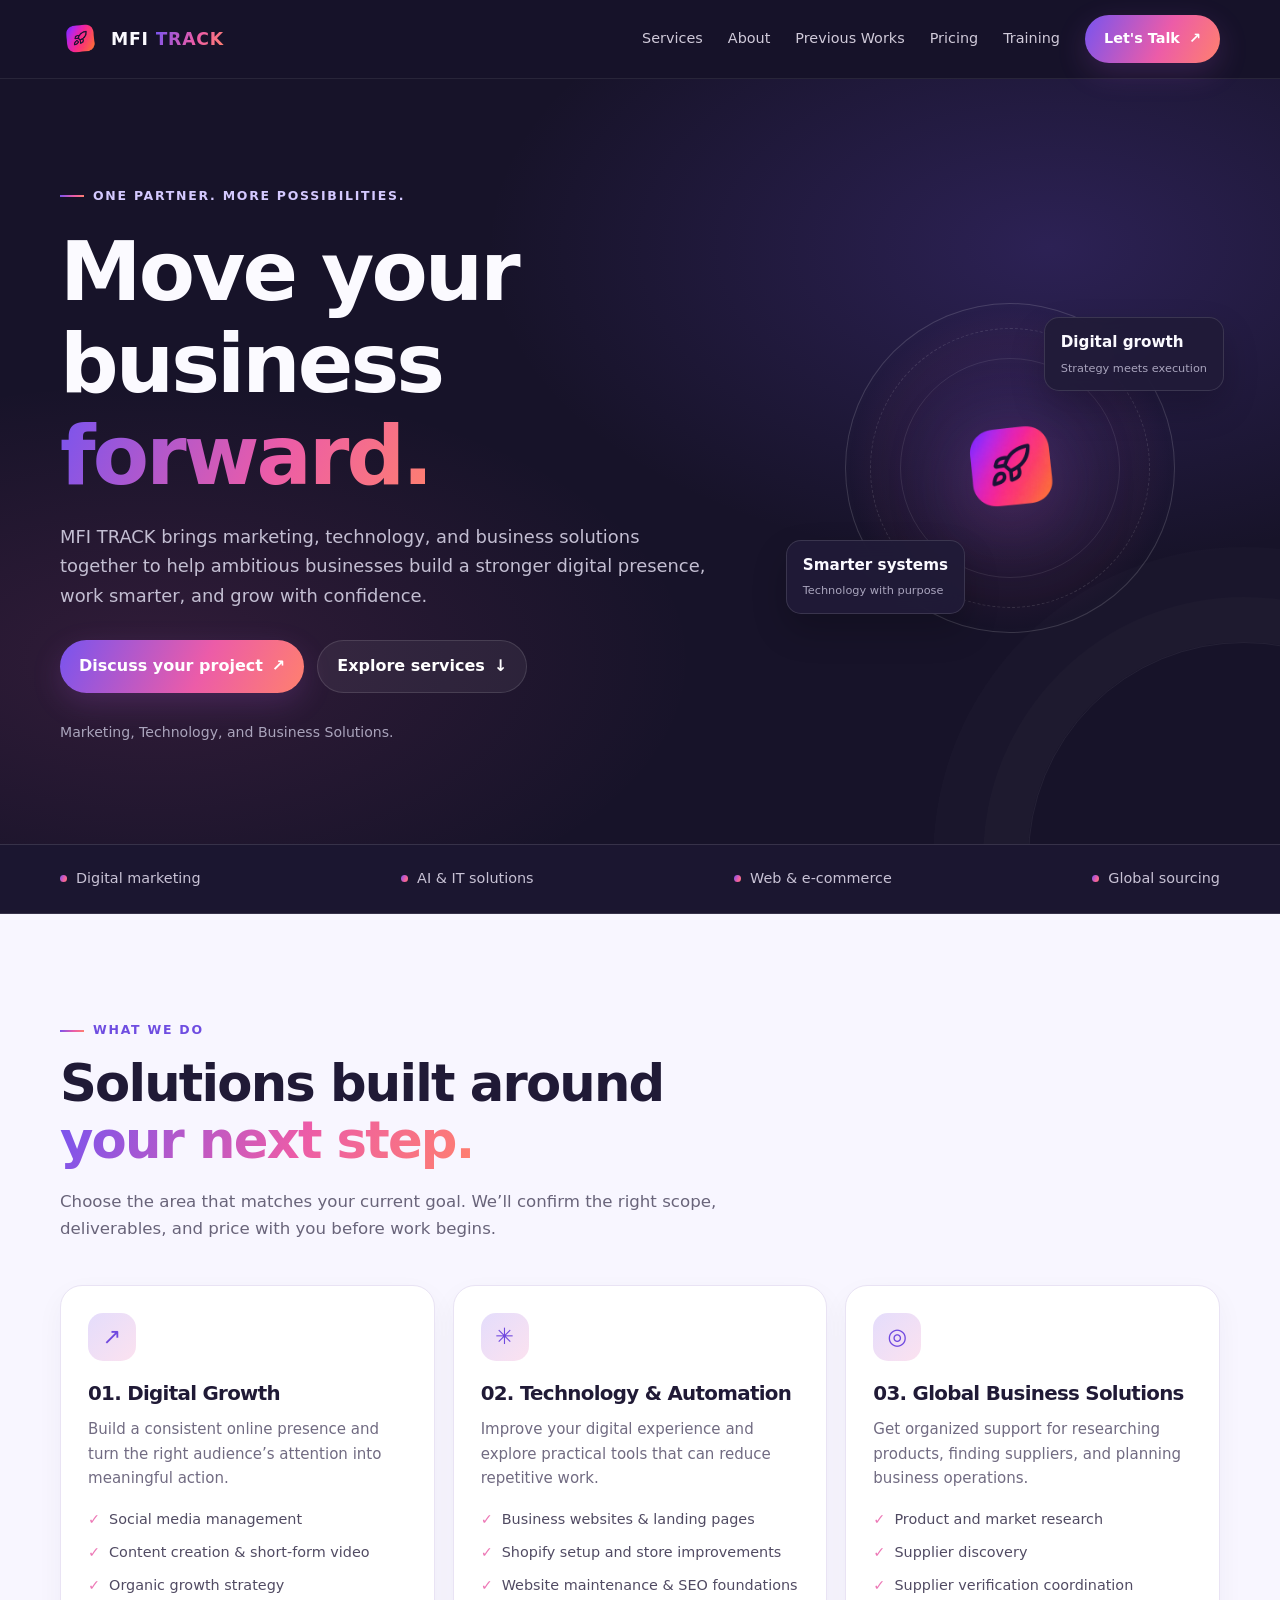
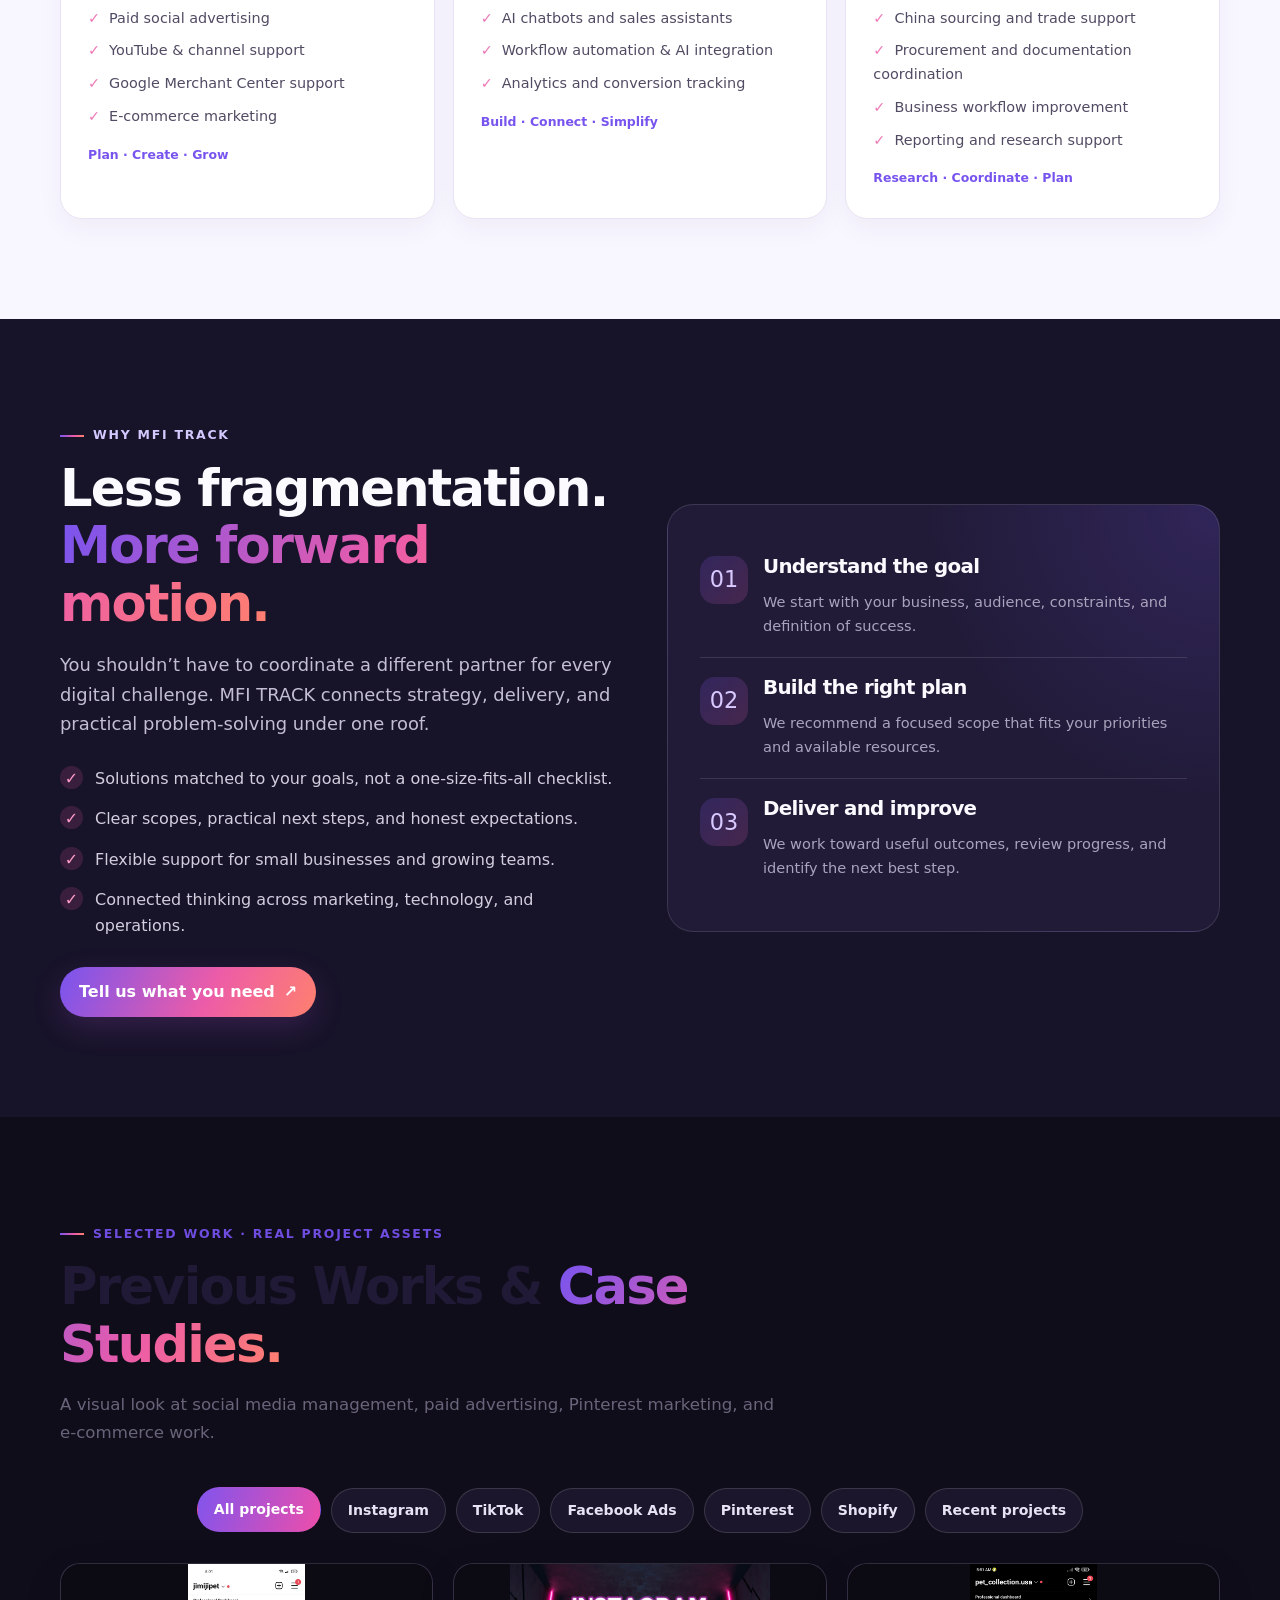
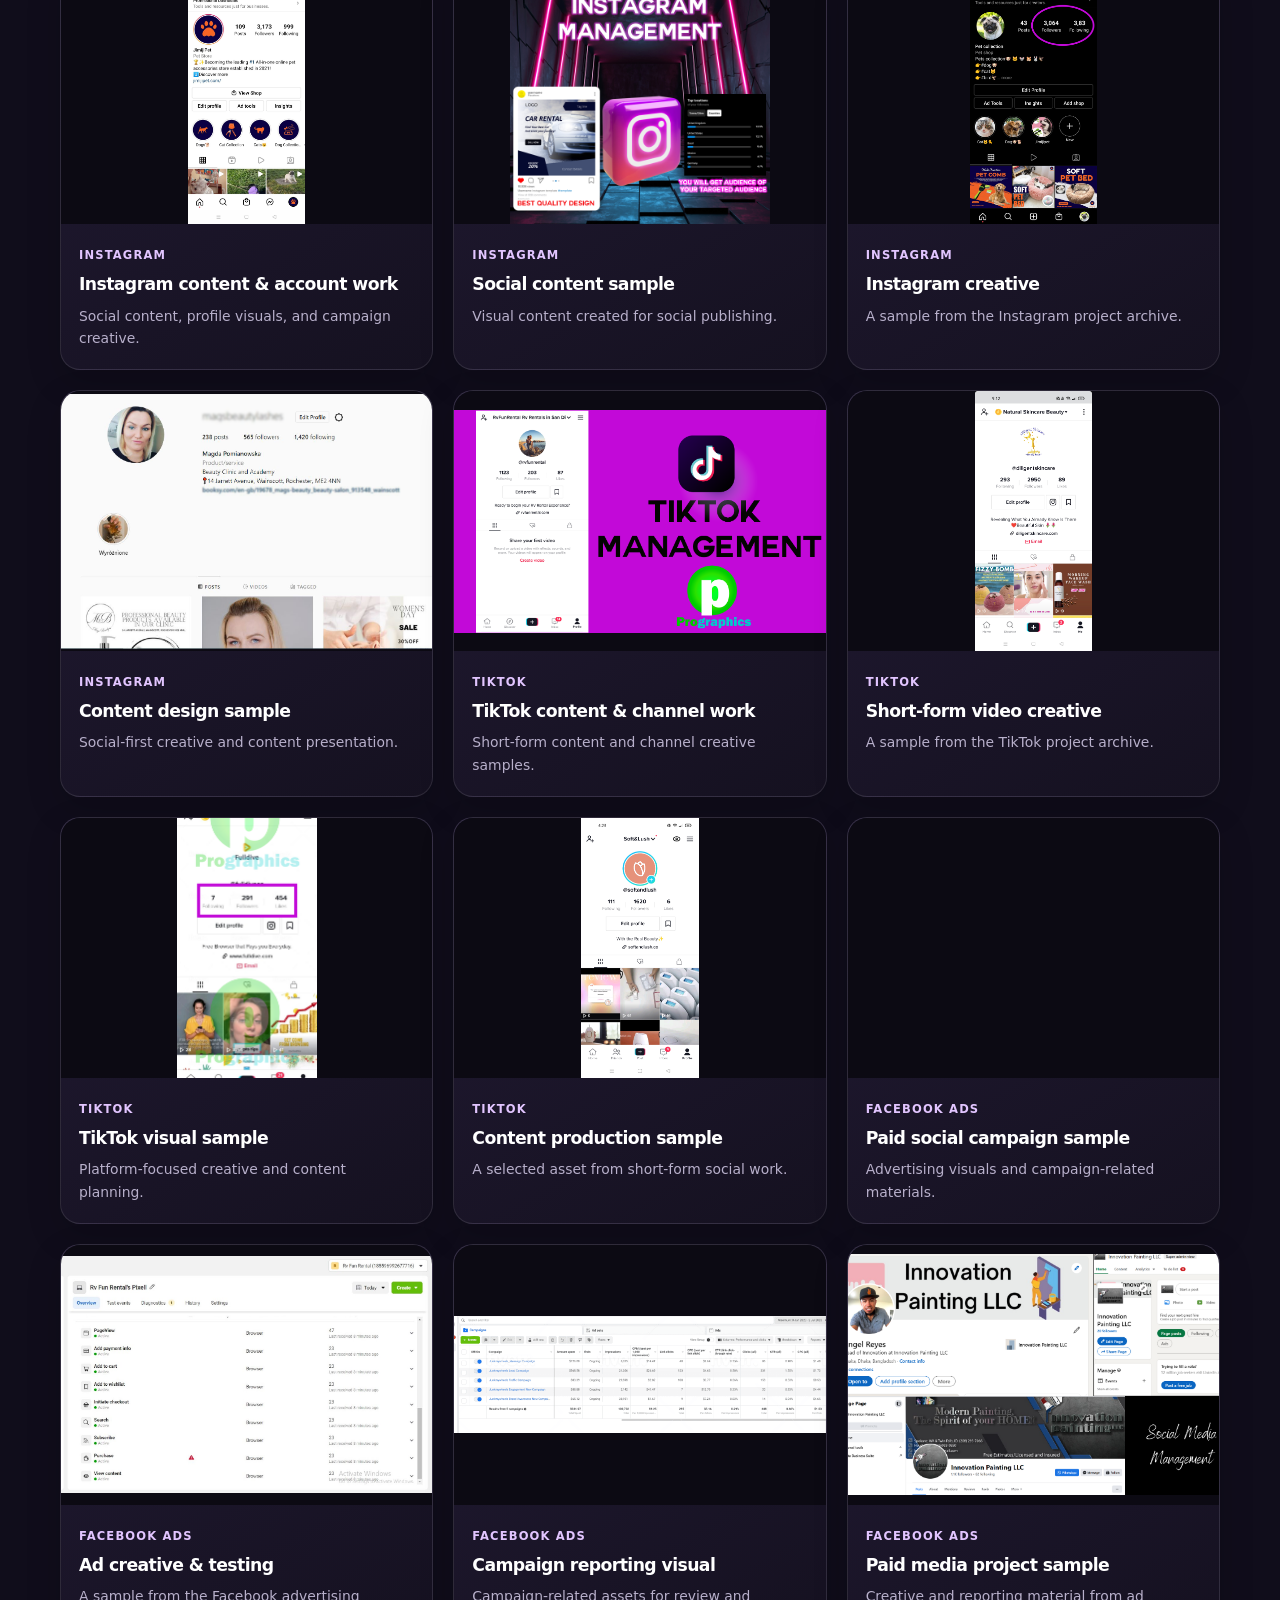
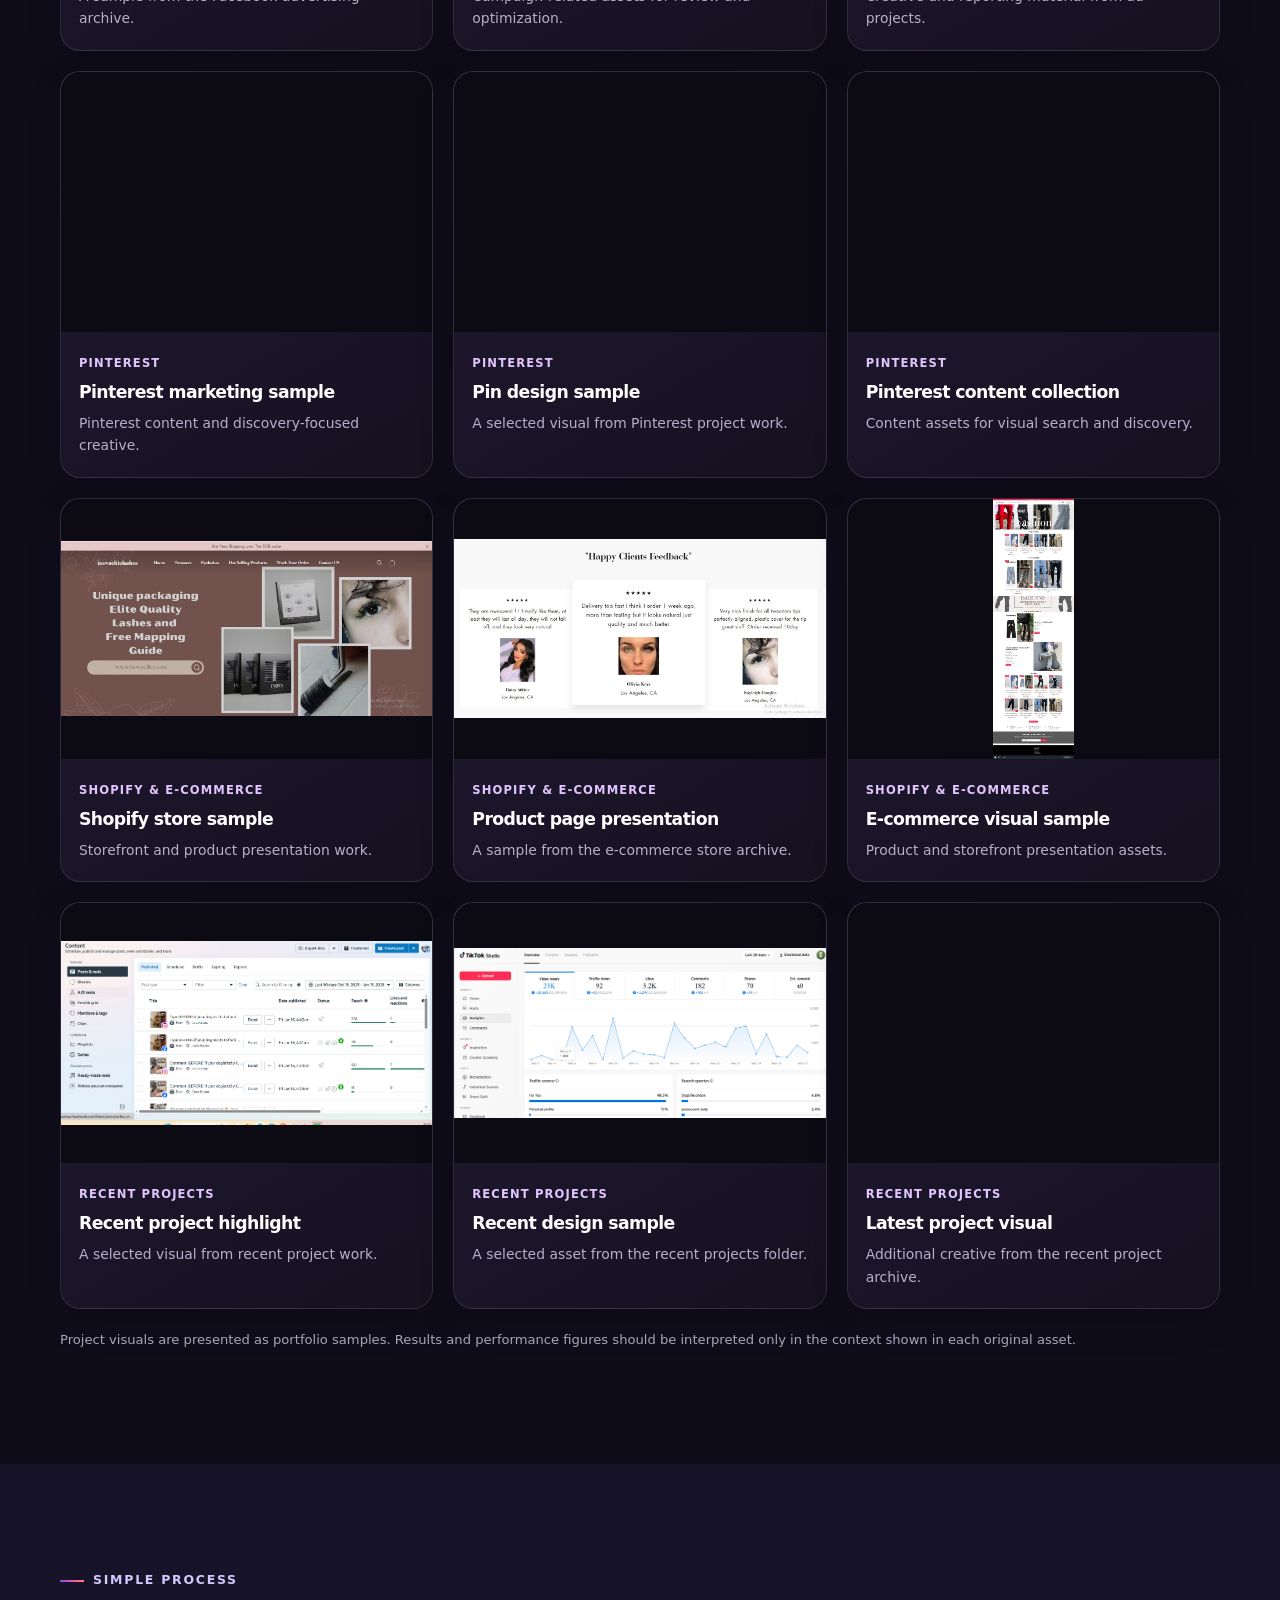
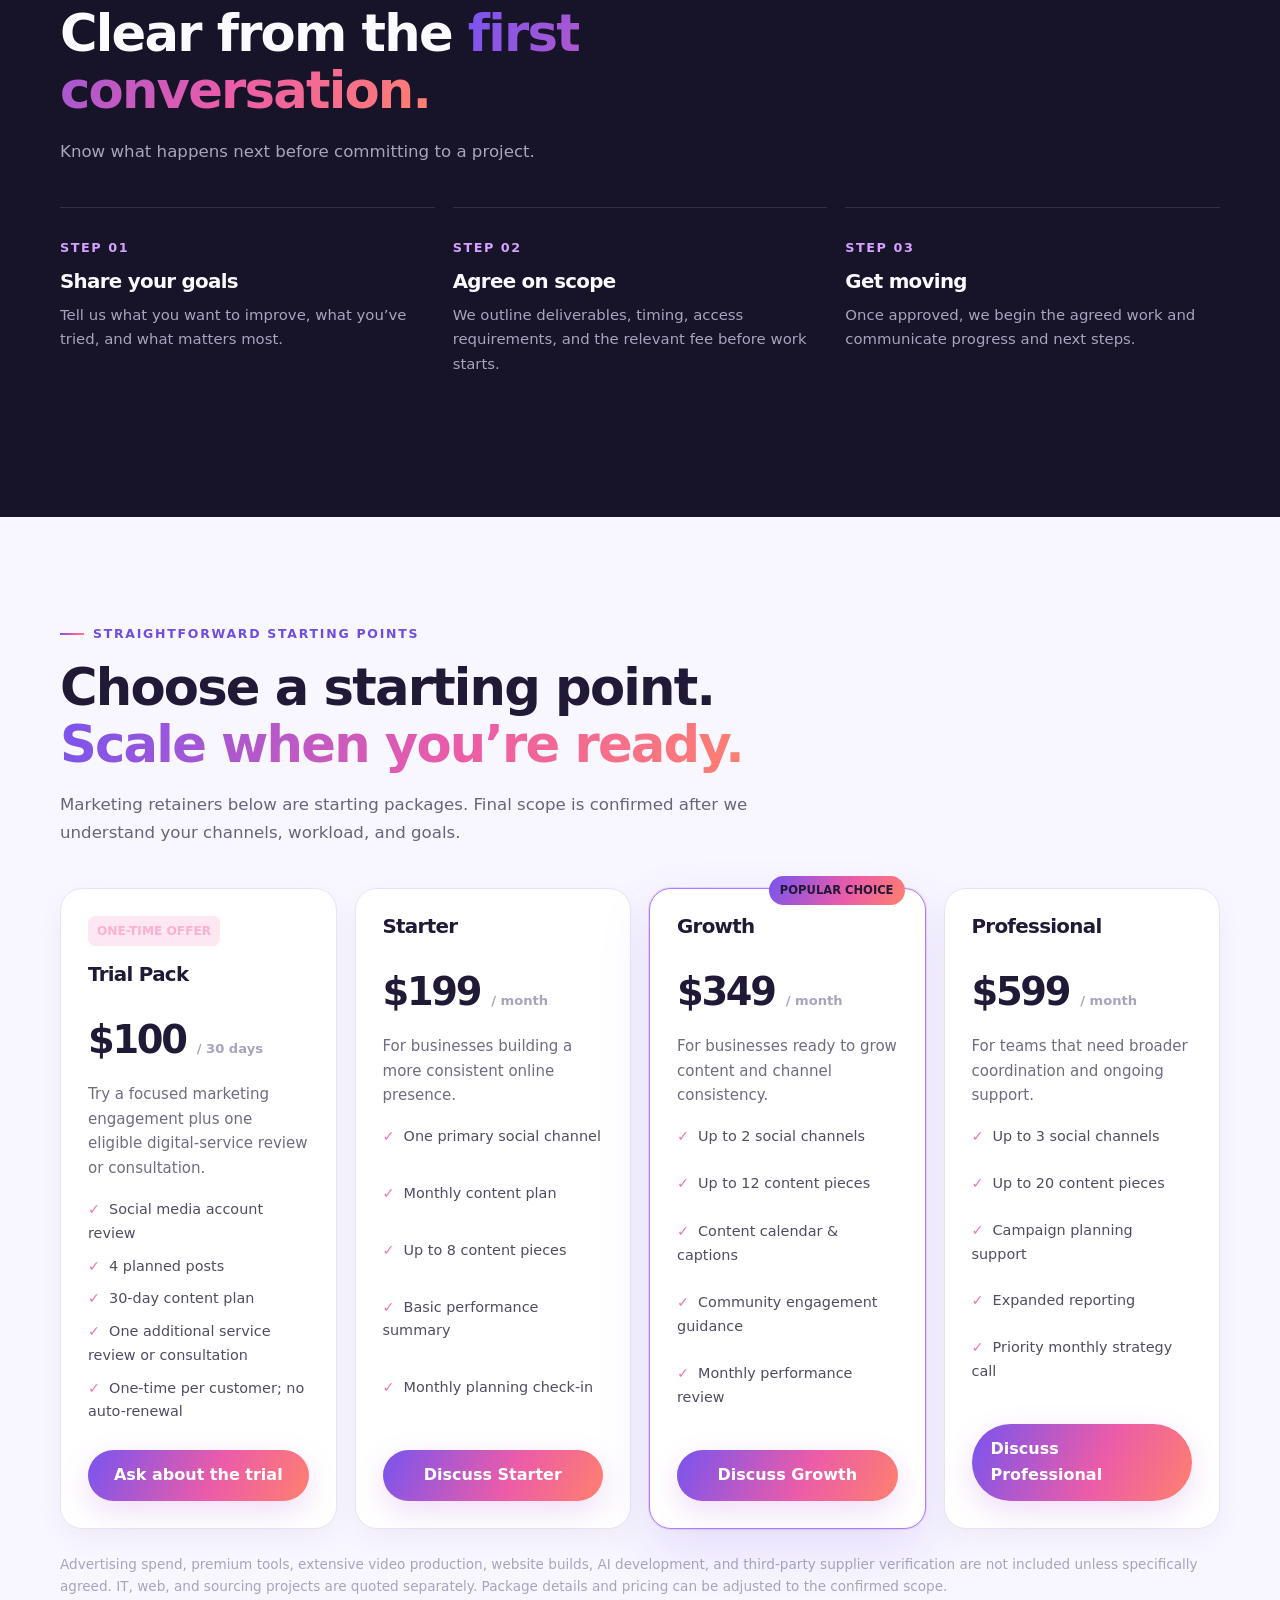
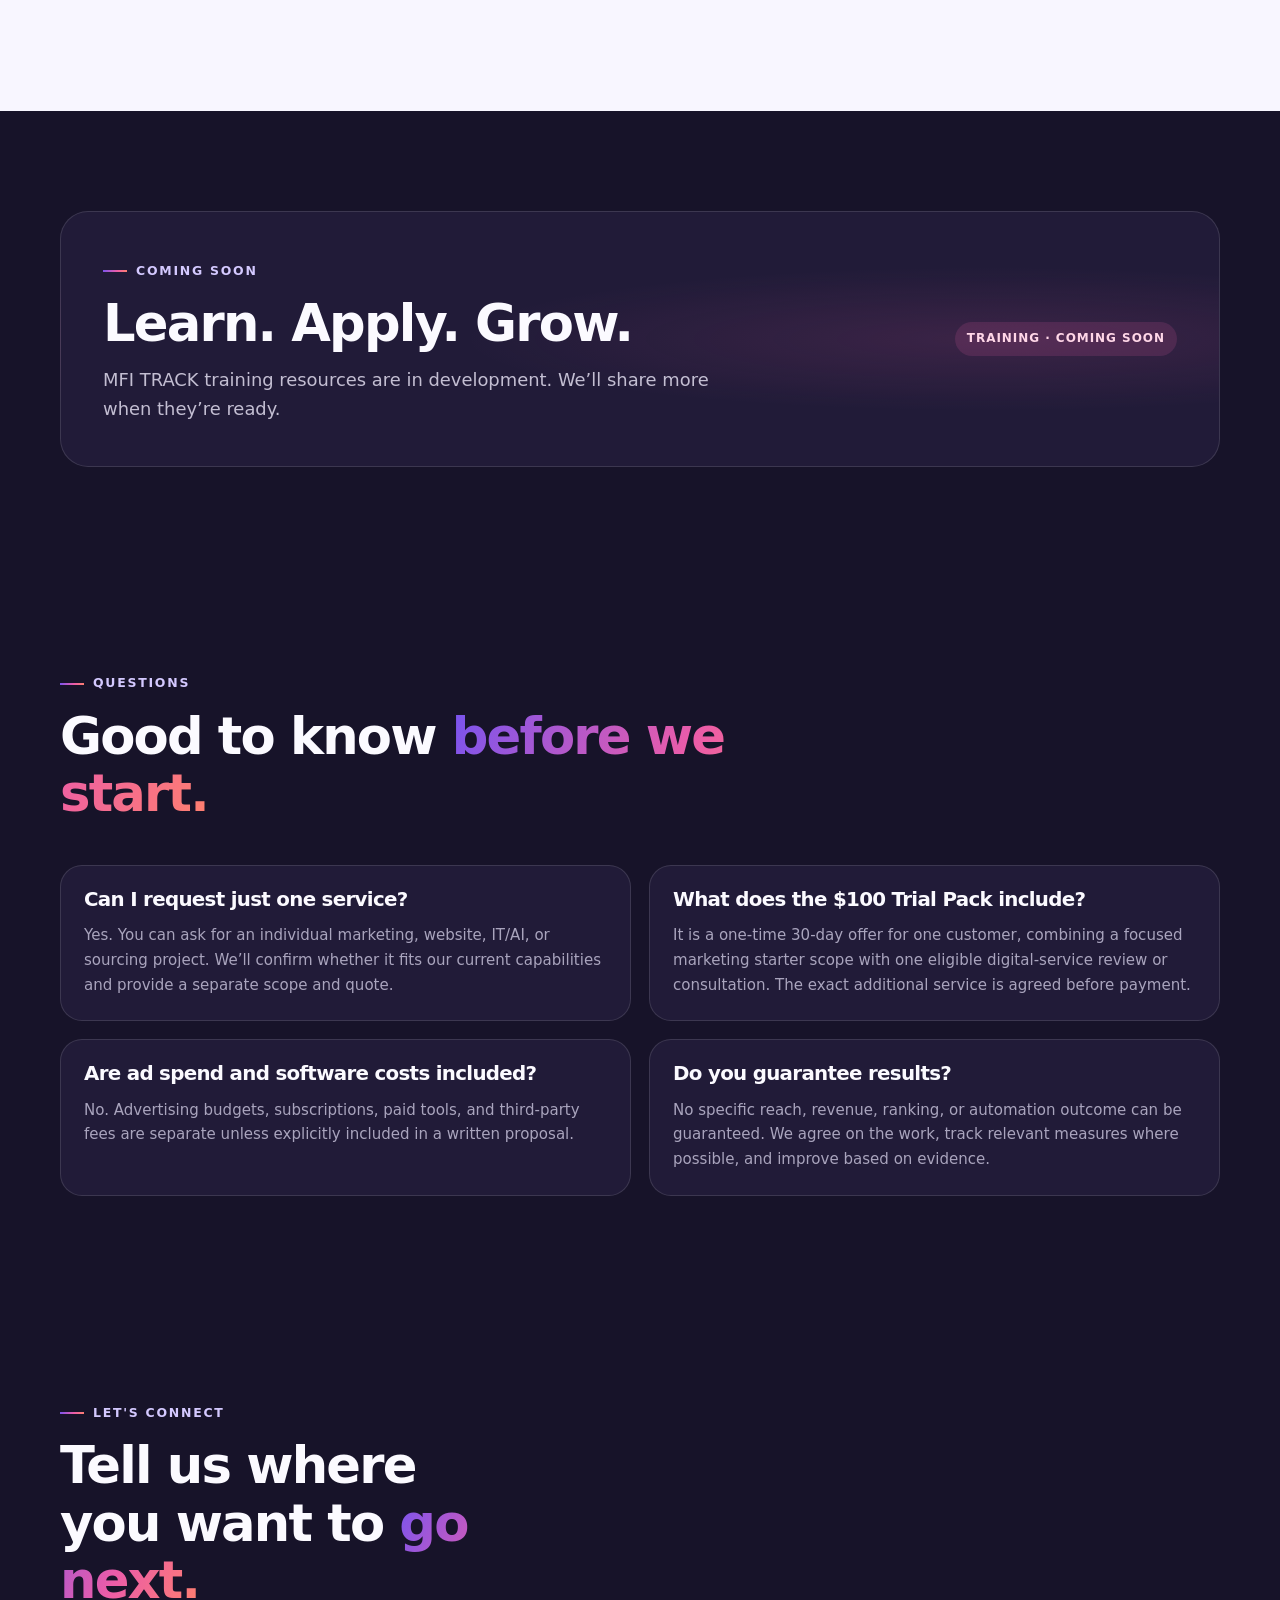
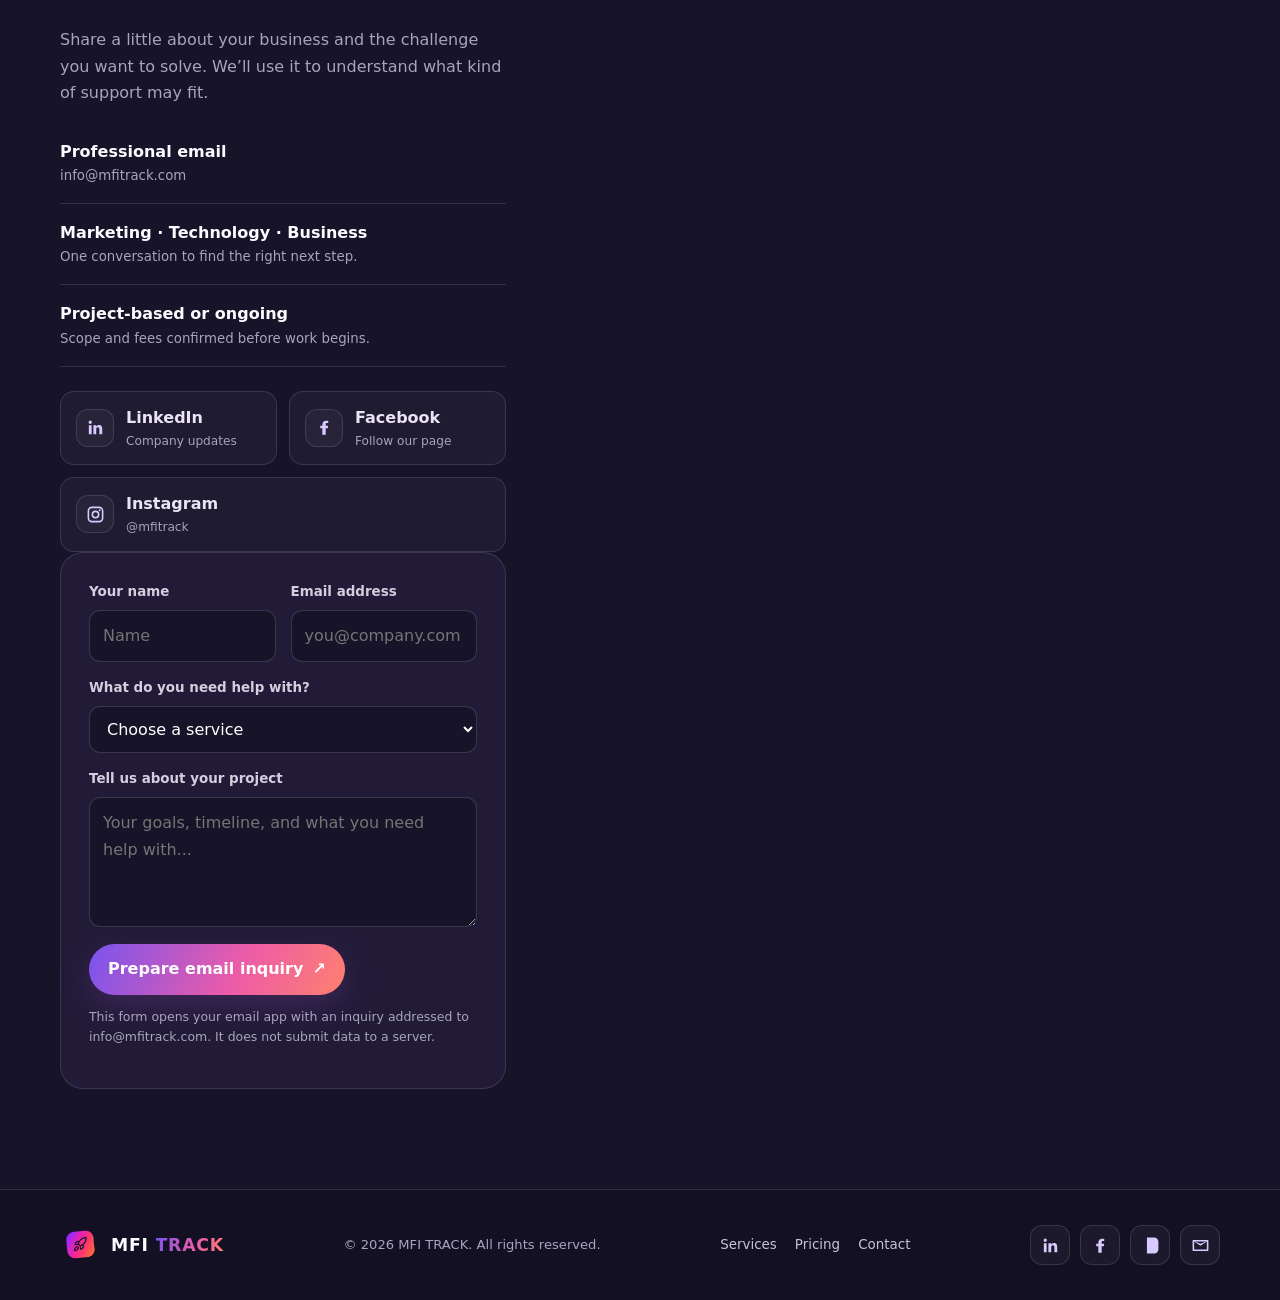
==== commit 5c958ca4: "Add contact social links and icon footer" ====
--- a/index.html
+++ b/index.html
@@ -16,7 +16,7 @@
 <title>MFI TRACK — Marketing, Technology & Business Solutions</title>
 <style>
 :root{--ink:#171329;--ink2:#211b38;--muted:#a9a4bd;--paper:#fbfaff;--purple:#7854ef;--pink:#ec5ca8;--coral:#ff806e;--line:rgba(255,255,255,.12);--grad:linear-gradient(115deg,var(--purple),var(--pink) 58%,var(--coral));--max:1160px}
-*{box-sizing:border-box}html{scroll-behavior:smooth;scroll-padding-top:88px}body{margin:0;font-family:Inter,ui-sans-serif,system-ui,-apple-system,BlinkMacSystemFont,"Segoe UI",sans-serif;color:var(--paper);background:var(--ink);line-height:1.65}a{color:inherit;text-decoration:none}button,input,textarea,select{font:inherit}.container{width:min(var(--max),calc(100% - 44px));margin:auto}.eyebrow{display:inline-flex;align-items:center;gap:9px;color:#d4c9ff;font-size:.78rem;font-weight:800;letter-spacing:.14em;text-transform:uppercase}.eyebrow:before{content:"";width:24px;height:2px;background:var(--grad)}h1,h2,h3,p{margin-top:0}h1,h2,h3{line-height:1.12;letter-spacing:-.035em}h1{font-size:clamp(2.8rem,6.4vw,5.4rem);max-width:820px;margin:20px 0}h2{font-size:clamp(2.1rem,4vw,3.4rem);margin:14px 0 18px}h3{font-size:1.24rem;margin-bottom:12px}.lead{color:#c3bed2;font-size:1.12rem;max-width:650px}.gradient-text{background:var(--grad);color:transparent;background-clip:text;-webkit-background-clip:text}.section{padding:100px 0}.section-head{max-width:720px;margin-bottom:42px}.section-head p{color:var(--muted);font-size:1.04rem}.topbar{position:sticky;top:0;z-index:20;background:rgba(23,19,41,.88);backdrop-filter:blur(18px);border-bottom:1px solid rgba(255,255,255,.08)}.nav{min-height:78px;display:flex;align-items:center;justify-content:space-between;gap:22px}.brand{display:inline-flex;align-items:center;gap:11px;font-weight:900;letter-spacing:.045em;font-size:1.08rem;white-space:nowrap}.brand-mark{width:40px;height:40px;display:block;flex:none}.navlinks{display:flex;align-items:center;gap:25px;color:#d0cada;font-size:.9rem}.navlinks a:hover{color:white}.nav-cta,.btn{display:inline-flex;align-items:center;justify-content:center;gap:9px;border:0;border-radius:999px;padding:12px 19px;background:var(--grad);color:white;font-weight:800;box-shadow:0 10px 30px rgba(177,83,216,.2);transition:transform .2s,filter .2s;cursor:pointer}.btn:hover,.nav-cta:hover{transform:translateY(-2px);filter:brightness(1.08)}.btn.secondary{background:rgba(255,255,255,.06);border:1px solid var(--line);box-shadow:none}.menu-toggle{display:none;background:none;border:1px solid var(--line);color:white;border-radius:10px;padding:8px 11px}.hero{position:relative;overflow:hidden;padding:100px 0 86px;background:radial-gradient(ellipse at 82% 22%,rgba(120,84,239,.22),transparent 38%),radial-gradient(ellipse at 12% 76%,rgba(236,92,168,.12),transparent 34%),var(--ink)}.hero:after{content:"";position:absolute;width:430px;height:430px;border:1px solid rgba(255,255,255,.06);border-radius:50%;right:-180px;bottom:-230px;box-shadow:0 0 0 45px rgba(255,255,255,.015),0 0 0 95px rgba(255,255,255,.012);pointer-events:none}.hero-grid{display:grid;grid-template-columns:1.25fr .75fr;gap:42px;align-items:center;position:relative;z-index:1}.hero h1{max-width:760px}.hero .lead{margin-bottom:30px}.actions{display:flex;gap:13px;flex-wrap:wrap}.hero-note{margin-top:28px;color:#aaa4bc;font-size:.88rem}.hero-art{min-height:370px;display:grid;place-items:center;position:relative}.orbit{width:min(330px,80vw);aspect-ratio:1;border-radius:50%;border:1px solid rgba(255,255,255,.15);display:grid;place-items:center;position:relative;background:radial-gradient(circle,rgba(120,84,239,.17),rgba(236,92,168,.04) 55%,transparent 70%)}.orbit:before,.orbit:after{content:"";position:absolute;inset:24px;border-radius:50%;border:1px dashed rgba(255,255,255,.12)}.orbit:after{inset:54px;border-style:solid;border-color:rgba(255,255,255,.09)}.hero-logo{width:116px;height:116px;filter:drop-shadow(0 18px 40px rgba(236,92,168,.25))}.float-card{position:absolute;border:1px solid var(--line);background:rgba(33,27,56,.9);backdrop-filter:blur(12px);padding:12px 16px;border-radius:15px;font-size:.85rem;box-shadow:0 16px 35px rgba(0,0,0,.2)}.float-card strong{display:block;font-size:.95rem}.float-card small{color:var(--muted)}.fc1{top:34px;right:-4px}.fc2{bottom:40px;left:-15px}.trust-strip{border-top:1px solid var(--line);border-bottom:1px solid var(--line);background:#1b1630}.trust-inner{display:flex;justify-content:space-between;gap:24px;flex-wrap:wrap;padding:22px 0;color:#c8c2d5;font-size:.9rem}.trust-inner span{display:flex;align-items:center;gap:9px}.dot{width:7px;height:7px;background:var(--grad);border-radius:50%;display:inline-block}.light-section{background:#f8f6ff;color:#201a36}.light-section .eyebrow{color:#6f4de1}.light-section .section-head p{color:#69647a}.services-grid,.feature-grid,.pricing-grid,.process-grid,.faq-grid{display:grid;grid-template-columns:repeat(3,1fr);gap:18px}.card{padding:27px;border-radius:22px;background:#211b38;border:1px solid var(--line);height:100%;transition:transform .2s,border-color .2s}.card:hover{transform:translateY(-4px);border-color:rgba(236,92,168,.5)}.light-section .card{background:white;border-color:#e9e3f4;box-shadow:0 10px 28px rgba(37,20,77,.045)}.card p{color:var(--muted);font-size:.94rem;margin-bottom:0}.light-section .card p{color:#716b82}.icon{width:48px;height:48px;display:grid;place-items:center;border-radius:15px;background:linear-gradient(135deg,rgba(120,84,239,.2),rgba(236,92,168,.18));color:#d8caff;font-size:1.4rem;margin-bottom:22px}.light-section .icon{color:#7049df}.tag{display:inline-block;margin-top:16px;color:#c7b7ff;font-size:.78rem;font-weight:800}.light-section .tag{color:#7854ef}.service-list{list-style:none;padding:0;margin:17px 0 0;display:grid;gap:9px;color:#d0cada;font-size:.9rem}.light-section .service-list{color:#514b63}.service-list li:before{content:"✓";color:#ed78b6;font-weight:900;margin-right:9px}.split{display:grid;grid-template-columns:1fr 1fr;gap:54px;align-items:center}.feature-panel{padding:32px;border-radius:26px;border:1px solid var(--line);background:radial-gradient(circle at top right,rgba(120,84,239,.18),transparent 42%),#211b38}.feature-row{display:flex;gap:15px;padding:19px 0;border-bottom:1px solid var(--line)}.feature-row:last-child{border-bottom:0}.feature-row .icon{margin:0;flex:none}.feature-row p{color:var(--muted);margin:6px 0 0;font-size:.91rem}.bullets{list-style:none;padding:0;display:grid;gap:14px;margin:27px 0}.bullets li{display:flex;gap:12px;color:#d3cede}.bullets li:before{content:"✓";display:grid;place-items:center;flex:none;width:23px;height:23px;border-radius:50%;background:rgba(236,92,168,.16);color:#ff9cc8;font-weight:900}.pricing-grid{grid-template-columns:repeat(4,1fr);align-items:stretch}.price-card{position:relative;display:flex;flex-direction:column}.price-card.featured{border-color:#b37cf5;box-shadow:0 0 0 1px rgba(179,124,245,.25),0 20px 50px rgba(120,84,239,.15)}.popular{position:absolute;top:-13px;right:20px;background:var(--grad);border-radius:999px;padding:5px 11px;font-size:.72rem;font-weight:900}.price{font-size:2.4rem;font-weight:900;letter-spacing:-.06em;margin:10px 0}.price small{font-size:.82rem;letter-spacing:0;color:var(--muted);font-weight:600}.price-card .service-list{flex:1}.price-card .btn{margin-top:26px;width:100%}.price-note{margin-top:24px;color:#a9a4bd;font-size:.85rem}.trial-badge{display:inline-flex;align-self:flex-start;background:rgba(236,92,168,.15);color:#ffb0d2;border-radius:7px;padding:5px 9px;font-size:.76rem;font-weight:900}.portfolio-grid{display:grid;grid-template-columns:repeat(3,minmax(0,1fr));gap:18px;align-items:stretch}.portfolio-showcase{background:#100d1b}.portfolio-filters{display:flex;gap:10px;flex-wrap:wrap;justify-content:center;margin:0 0 30px}.portfolio-filter{border:1px solid rgba(255,255,255,.14);background:#1b162b;color:#e8e3f4;padding:10px 16px;border-radius:999px;font:inherit;font-size:.88rem;font-weight:750;cursor:pointer;transition:transform .2s,border-color .2s,background .2s}.portfolio-filter:hover,.portfolio-filter.active{background:linear-gradient(110deg,#8154ed,#ed4eaa);border-color:transparent;color:#fff;transform:translateY(-1px)}.portfolio-gallery{display:grid;grid-template-columns:repeat(3,minmax(0,1fr));gap:20px}.portfolio-card{overflow:hidden;border:1px solid rgba(255,255,255,.1);border-radius:20px;background:linear-gradient(150deg,#211a33,#151120);box-shadow:0 12px 35px rgba(0,0,0,.16);transition:transform .25s,border-color .25s}.portfolio-card:hover{transform:translateY(-5px);border-color:rgba(210,115,255,.55)}.portfolio-image-wrap{height:260px;background:#0c0a13;display:flex;align-items:center;justify-content:center;overflow:hidden}.portfolio-image-wrap img{width:100%;height:100%;object-fit:contain;transition:transform .35s}.portfolio-card:hover .portfolio-image-wrap img{transform:scale(1.035)}.portfolio-card-copy{padding:17px 18px 20px}.portfolio-card-copy .category{display:inline-block;color:#e2c5ff;font-size:.72rem;text-transform:uppercase;letter-spacing:.1em;font-weight:850;margin-bottom:8px}.portfolio-card-copy h3{margin:0;font-size:1.08rem;line-height:1.35;color:#fff}.portfolio-card-copy p{margin:8px 0 0;color:#b8b0cb;font-size:.87rem;line-height:1.6}.portfolio-empty{grid-column:1/-1;text-align:center;color:#c8bfd8;padding:30px}.portfolio-disclaimer{color:#aaa1be;font-size:.82rem;margin-top:22px;line-height:1.65}@media(max-width:980px){.portfolio-gallery{grid-template-columns:repeat(2,minmax(0,1fr))}.portfolio-image-wrap{height:230px}}@media(max-width:600px){.portfolio-gallery{grid-template-columns:1fr}.portfolio-image-wrap{height:260px}.portfolio-filters{justify-content:flex-start}.portfolio-filter{padding:9px 13px;font-size:.82rem}}.portfolio-item{display:flex;flex-direction:column;gap:8px;overflow-wrap:anywhere}.portfolio-item h3{font-size:1.25rem;line-height:1.35;margin:8px 0}.portfolio-item p{line-height:1.7}.portfolio-item .category{display:inline-block;background:rgba(120,84,239,.18);border:1px solid rgba(180,150,255,.25);border-radius:999px;padding:7px 10px;align-self:flex-start}.portfolio-item{border:1px solid var(--line);border-radius:20px;padding:26px;min-height:220px;background:linear-gradient(145deg,rgba(120,84,239,.13),rgba(236,92,168,.04))}.portfolio-item .category{color:#d1bfff;text-transform:uppercase;letter-spacing:.12em;font-size:.73rem;font-weight:900}.portfolio-item p{color:var(--muted);font-size:.92rem}.portfolio-disclaimer{color:var(--muted);font-size:.82rem;margin-top:20px}.step{padding:26px 0;border-top:1px solid var(--line)}.step-number{font-size:.8rem;color:#d5a1ff;font-weight:900;letter-spacing:.12em}.step h3{margin:10px 0}.step p{color:var(--muted);font-size:.93rem}.training{background:radial-gradient(ellipse at 80% 50%,rgba(236,92,168,.13),transparent 40%),#211b38;border:1px solid var(--line);border-radius:28px;padding:42px;display:flex;align-items:center;justify-content:space-between;gap:30px}.coming{display:inline-block;border-radius:999px;padding:7px 12px;color:#ffd6e7;background:rgba(236,92,168,.15);font-size:.75rem;font-weight:900;letter-spacing:.08em;text-transform:uppercase}.faq-grid{grid-template-columns:repeat(2,1fr)}.faq-grid .card{padding:23px}.contact-grid{display:grid;grid-template-columns:.8fr 1.2fr;gap:45px}.contact-info p{color:var(--muted)}.contact-method{padding:16px 0;border-bottom:1px solid var(--line)}.contact-method small{display:block;color:var(--muted)}.contact-form{padding:28px;border:1px solid var(--line);background:#211b38;border-radius:23px}.form-grid{display:grid;grid-template-columns:1fr 1fr;gap:15px}.field{display:grid;gap:7px}.field.full{grid-column:1/-1}.field label{font-size:.84rem;color:#d4cede;font-weight:700}.field input,.field select,.field textarea{width:100%;background:#171329;border:1px solid rgba(255,255,255,.15);border-radius:11px;color:white;padding:12px 13px;outline:none}.field input:focus,.field select:focus,.field textarea:focus{border-color:#b17af5}.field textarea{min-height:130px;resize:vertical}.contact-form .btn{margin-top:17px}.form-hint{color:var(--muted);font-size:.78rem;margin:12px 0 0}.footer{padding:35px 0;border-top:1px solid var(--line);background:#141024}.footer-inner{display:flex;align-items:center;justify-content:space-between;gap:20px;flex-wrap:wrap}.footer p{margin:0;color:var(--muted);font-size:.82rem}.footer-links{display:flex;gap:18px;color:#c8c2d5;font-size:.84rem}.reveal{opacity:1;transform:none;transition:opacity .65s ease,transform .65s ease}.js-motion .reveal{opacity:0;transform:translateY(16px)}.js-motion .reveal.visible{opacity:1;transform:none}.reveal.visible{opacity:1;transform:none}
+*{box-sizing:border-box}html{scroll-behavior:smooth;scroll-padding-top:88px}body{margin:0;font-family:Inter,ui-sans-serif,system-ui,-apple-system,BlinkMacSystemFont,"Segoe UI",sans-serif;color:var(--paper);background:var(--ink);line-height:1.65}a{color:inherit;text-decoration:none}button,input,textarea,select{font:inherit}.container{width:min(var(--max),calc(100% - 44px));margin:auto}.eyebrow{display:inline-flex;align-items:center;gap:9px;color:#d4c9ff;font-size:.78rem;font-weight:800;letter-spacing:.14em;text-transform:uppercase}.eyebrow:before{content:"";width:24px;height:2px;background:var(--grad)}h1,h2,h3,p{margin-top:0}h1,h2,h3{line-height:1.12;letter-spacing:-.035em}h1{font-size:clamp(2.8rem,6.4vw,5.4rem);max-width:820px;margin:20px 0}h2{font-size:clamp(2.1rem,4vw,3.4rem);margin:14px 0 18px}h3{font-size:1.24rem;margin-bottom:12px}.lead{color:#c3bed2;font-size:1.12rem;max-width:650px}.gradient-text{background:var(--grad);color:transparent;background-clip:text;-webkit-background-clip:text}.section{padding:100px 0}.section-head{max-width:720px;margin-bottom:42px}.section-head p{color:var(--muted);font-size:1.04rem}.topbar{position:sticky;top:0;z-index:20;background:rgba(23,19,41,.88);backdrop-filter:blur(18px);border-bottom:1px solid rgba(255,255,255,.08)}.nav{min-height:78px;display:flex;align-items:center;justify-content:space-between;gap:22px}.brand{display:inline-flex;align-items:center;gap:11px;font-weight:900;letter-spacing:.045em;font-size:1.08rem;white-space:nowrap}.brand-mark{width:40px;height:40px;display:block;flex:none}.navlinks{display:flex;align-items:center;gap:25px;color:#d0cada;font-size:.9rem}.navlinks a:hover{color:white}.nav-cta,.btn{display:inline-flex;align-items:center;justify-content:center;gap:9px;border:0;border-radius:999px;padding:12px 19px;background:var(--grad);color:white;font-weight:800;box-shadow:0 10px 30px rgba(177,83,216,.2);transition:transform .2s,filter .2s;cursor:pointer}.btn:hover,.nav-cta:hover{transform:translateY(-2px);filter:brightness(1.08)}.btn.secondary{background:rgba(255,255,255,.06);border:1px solid var(--line);box-shadow:none}.menu-toggle{display:none;background:none;border:1px solid var(--line);color:white;border-radius:10px;padding:8px 11px}.hero{position:relative;overflow:hidden;padding:100px 0 86px;background:radial-gradient(ellipse at 82% 22%,rgba(120,84,239,.22),transparent 38%),radial-gradient(ellipse at 12% 76%,rgba(236,92,168,.12),transparent 34%),var(--ink)}.hero:after{content:"";position:absolute;width:430px;height:430px;border:1px solid rgba(255,255,255,.06);border-radius:50%;right:-180px;bottom:-230px;box-shadow:0 0 0 45px rgba(255,255,255,.015),0 0 0 95px rgba(255,255,255,.012);pointer-events:none}.hero-grid{display:grid;grid-template-columns:1.25fr .75fr;gap:42px;align-items:center;position:relative;z-index:1}.hero h1{max-width:760px}.hero .lead{margin-bottom:30px}.actions{display:flex;gap:13px;flex-wrap:wrap}.hero-note{margin-top:28px;color:#aaa4bc;font-size:.88rem}.hero-art{min-height:370px;display:grid;place-items:center;position:relative}.orbit{width:min(330px,80vw);aspect-ratio:1;border-radius:50%;border:1px solid rgba(255,255,255,.15);display:grid;place-items:center;position:relative;background:radial-gradient(circle,rgba(120,84,239,.17),rgba(236,92,168,.04) 55%,transparent 70%)}.orbit:before,.orbit:after{content:"";position:absolute;inset:24px;border-radius:50%;border:1px dashed rgba(255,255,255,.12)}.orbit:after{inset:54px;border-style:solid;border-color:rgba(255,255,255,.09)}.hero-logo{width:116px;height:116px;filter:drop-shadow(0 18px 40px rgba(236,92,168,.25))}.float-card{position:absolute;border:1px solid var(--line);background:rgba(33,27,56,.9);backdrop-filter:blur(12px);padding:12px 16px;border-radius:15px;font-size:.85rem;box-shadow:0 16px 35px rgba(0,0,0,.2)}.float-card strong{display:block;font-size:.95rem}.float-card small{color:var(--muted)}.fc1{top:34px;right:-4px}.fc2{bottom:40px;left:-15px}.trust-strip{border-top:1px solid var(--line);border-bottom:1px solid var(--line);background:#1b1630}.trust-inner{display:flex;justify-content:space-between;gap:24px;flex-wrap:wrap;padding:22px 0;color:#c8c2d5;font-size:.9rem}.trust-inner span{display:flex;align-items:center;gap:9px}.dot{width:7px;height:7px;background:var(--grad);border-radius:50%;display:inline-block}.light-section{background:#f8f6ff;color:#201a36}.light-section .eyebrow{color:#6f4de1}.light-section .section-head p{color:#69647a}.services-grid,.feature-grid,.pricing-grid,.process-grid,.faq-grid{display:grid;grid-template-columns:repeat(3,1fr);gap:18px}.card{padding:27px;border-radius:22px;background:#211b38;border:1px solid var(--line);height:100%;transition:transform .2s,border-color .2s}.card:hover{transform:translateY(-4px);border-color:rgba(236,92,168,.5)}.light-section .card{background:white;border-color:#e9e3f4;box-shadow:0 10px 28px rgba(37,20,77,.045)}.card p{color:var(--muted);font-size:.94rem;margin-bottom:0}.light-section .card p{color:#716b82}.icon{width:48px;height:48px;display:grid;place-items:center;border-radius:15px;background:linear-gradient(135deg,rgba(120,84,239,.2),rgba(236,92,168,.18));color:#d8caff;font-size:1.4rem;margin-bottom:22px}.light-section .icon{color:#7049df}.tag{display:inline-block;margin-top:16px;color:#c7b7ff;font-size:.78rem;font-weight:800}.light-section .tag{color:#7854ef}.service-list{list-style:none;padding:0;margin:17px 0 0;display:grid;gap:9px;color:#d0cada;font-size:.9rem}.light-section .service-list{color:#514b63}.service-list li:before{content:"✓";color:#ed78b6;font-weight:900;margin-right:9px}.split{display:grid;grid-template-columns:1fr 1fr;gap:54px;align-items:center}.feature-panel{padding:32px;border-radius:26px;border:1px solid var(--line);background:radial-gradient(circle at top right,rgba(120,84,239,.18),transparent 42%),#211b38}.feature-row{display:flex;gap:15px;padding:19px 0;border-bottom:1px solid var(--line)}.feature-row:last-child{border-bottom:0}.feature-row .icon{margin:0;flex:none}.feature-row p{color:var(--muted);margin:6px 0 0;font-size:.91rem}.bullets{list-style:none;padding:0;display:grid;gap:14px;margin:27px 0}.bullets li{display:flex;gap:12px;color:#d3cede}.bullets li:before{content:"✓";display:grid;place-items:center;flex:none;width:23px;height:23px;border-radius:50%;background:rgba(236,92,168,.16);color:#ff9cc8;font-weight:900}.pricing-grid{grid-template-columns:repeat(4,1fr);align-items:stretch}.price-card{position:relative;display:flex;flex-direction:column}.price-card.featured{border-color:#b37cf5;box-shadow:0 0 0 1px rgba(179,124,245,.25),0 20px 50px rgba(120,84,239,.15)}.popular{position:absolute;top:-13px;right:20px;background:var(--grad);border-radius:999px;padding:5px 11px;font-size:.72rem;font-weight:900}.price{font-size:2.4rem;font-weight:900;letter-spacing:-.06em;margin:10px 0}.price small{font-size:.82rem;letter-spacing:0;color:var(--muted);font-weight:600}.price-card .service-list{flex:1}.price-card .btn{margin-top:26px;width:100%}.price-note{margin-top:24px;color:#a9a4bd;font-size:.85rem}.trial-badge{display:inline-flex;align-self:flex-start;background:rgba(236,92,168,.15);color:#ffb0d2;border-radius:7px;padding:5px 9px;font-size:.76rem;font-weight:900}.portfolio-grid{display:grid;grid-template-columns:repeat(3,minmax(0,1fr));gap:18px;align-items:stretch}.portfolio-showcase{background:#100d1b}.portfolio-filters{display:flex;gap:10px;flex-wrap:wrap;justify-content:center;margin:0 0 30px}.portfolio-filter{border:1px solid rgba(255,255,255,.14);background:#1b162b;color:#e8e3f4;padding:10px 16px;border-radius:999px;font:inherit;font-size:.88rem;font-weight:750;cursor:pointer;transition:transform .2s,border-color .2s,background .2s}.portfolio-filter:hover,.portfolio-filter.active{background:linear-gradient(110deg,#8154ed,#ed4eaa);border-color:transparent;color:#fff;transform:translateY(-1px)}.portfolio-gallery{display:grid;grid-template-columns:repeat(3,minmax(0,1fr));gap:20px}.portfolio-card{overflow:hidden;border:1px solid rgba(255,255,255,.1);border-radius:20px;background:linear-gradient(150deg,#211a33,#151120);box-shadow:0 12px 35px rgba(0,0,0,.16);transition:transform .25s,border-color .25s}.portfolio-card:hover{transform:translateY(-5px);border-color:rgba(210,115,255,.55)}.portfolio-image-wrap{height:260px;background:#0c0a13;display:flex;align-items:center;justify-content:center;overflow:hidden}.portfolio-image-wrap img{width:100%;height:100%;object-fit:contain;transition:transform .35s}.portfolio-card:hover .portfolio-image-wrap img{transform:scale(1.035)}.portfolio-card-copy{padding:17px 18px 20px}.portfolio-card-copy .category{display:inline-block;color:#e2c5ff;font-size:.72rem;text-transform:uppercase;letter-spacing:.1em;font-weight:850;margin-bottom:8px}.portfolio-card-copy h3{margin:0;font-size:1.08rem;line-height:1.35;color:#fff}.portfolio-card-copy p{margin:8px 0 0;color:#b8b0cb;font-size:.87rem;line-height:1.6}.portfolio-empty{grid-column:1/-1;text-align:center;color:#c8bfd8;padding:30px}.portfolio-disclaimer{color:#aaa1be;font-size:.82rem;margin-top:22px;line-height:1.65}@media(max-width:980px){.portfolio-gallery{grid-template-columns:repeat(2,minmax(0,1fr))}.portfolio-image-wrap{height:230px}}@media(max-width:600px){.portfolio-gallery{grid-template-columns:1fr}.portfolio-image-wrap{height:260px}.portfolio-filters{justify-content:flex-start}.portfolio-filter{padding:9px 13px;font-size:.82rem}}.portfolio-item{display:flex;flex-direction:column;gap:8px;overflow-wrap:anywhere}.portfolio-item h3{font-size:1.25rem;line-height:1.35;margin:8px 0}.portfolio-item p{line-height:1.7}.portfolio-item .category{display:inline-block;background:rgba(120,84,239,.18);border:1px solid rgba(180,150,255,.25);border-radius:999px;padding:7px 10px;align-self:flex-start}.portfolio-item{border:1px solid var(--line);border-radius:20px;padding:26px;min-height:220px;background:linear-gradient(145deg,rgba(120,84,239,.13),rgba(236,92,168,.04))}.portfolio-item .category{color:#d1bfff;text-transform:uppercase;letter-spacing:.12em;font-size:.73rem;font-weight:900}.portfolio-item p{color:var(--muted);font-size:.92rem}.portfolio-disclaimer{color:var(--muted);font-size:.82rem;margin-top:20px}.step{padding:26px 0;border-top:1px solid var(--line)}.step-number{font-size:.8rem;color:#d5a1ff;font-weight:900;letter-spacing:.12em}.step h3{margin:10px 0}.step p{color:var(--muted);font-size:.93rem}.training{background:radial-gradient(ellipse at 80% 50%,rgba(236,92,168,.13),transparent 40%),#211b38;border:1px solid var(--line);border-radius:28px;padding:42px;display:flex;align-items:center;justify-content:space-between;gap:30px}.coming{display:inline-block;border-radius:999px;padding:7px 12px;color:#ffd6e7;background:rgba(236,92,168,.15);font-size:.75rem;font-weight:900;letter-spacing:.08em;text-transform:uppercase}.faq-grid{grid-template-columns:repeat(2,1fr)}.faq-grid .card{padding:23px}.contact-grid{display:grid;grid-template-columns:.8fr 1.2fr;gap:45px}.contact-info p{color:var(--muted)}.contact-method{padding:16px 0;border-bottom:1px solid var(--line)}.contact-method small{display:block;color:var(--muted)}.contact-form{padding:28px;border:1px solid var(--line);background:#211b38;border-radius:23px}.form-grid{display:grid;grid-template-columns:1fr 1fr;gap:15px}.field{display:grid;gap:7px}.field.full{grid-column:1/-1}.field label{font-size:.84rem;color:#d4cede;font-weight:700}.field input,.field select,.field textarea{width:100%;background:#171329;border:1px solid rgba(255,255,255,.15);border-radius:11px;color:white;padding:12px 13px;outline:none}.field input:focus,.field select:focus,.field textarea:focus{border-color:#b17af5}.field textarea{min-height:130px;resize:vertical}.contact-form .btn{margin-top:17px}.form-hint{color:var(--muted);font-size:.78rem;margin:12px 0 0}.footer{padding:35px 0;border-top:1px solid var(--line);background:#141024}.footer-inner{display:flex;align-items:center;justify-content:space-between;gap:20px;flex-wrap:wrap}.footer p{margin:0;color:var(--muted);font-size:.82rem}.footer-links{display:flex;gap:18px;color:#c8c2d5;font-size:.84rem}.footer-socials{display:flex;align-items:center;gap:10px}.social-icon{width:40px;height:40px;display:inline-grid;place-items:center;border:1px solid var(--line);border-radius:12px;color:#d8caff;background:rgba(255,255,255,.04);transition:transform .2s,border-color .2s,color .2s}.social-icon:hover{transform:translateY(-3px);border-color:#b17af5;color:#fff}.social-icon svg{width:19px;height:19px;fill:currentColor}.contact-socials{display:flex;flex-wrap:wrap;gap:12px;margin-top:24px}.contact-socials a{display:flex;align-items:center;gap:12px;padding:13px 15px;border:1px solid var(--line);border-radius:14px;background:rgba(255,255,255,.035);color:#e9e3f4;flex:1;min-width:190px}.contact-socials a:hover{border-color:rgba(177,122,245,.65);background:rgba(120,84,239,.08)}.contact-socials .social-icon{width:38px;height:38px;flex:none}.contact-socials small{display:block;color:var(--muted);font-size:.76rem}.reveal{opacity:1;transform:none;transition:opacity .65s ease,transform .65s ease}.js-motion .reveal{opacity:0;transform:translateY(16px)}.js-motion .reveal.visible{opacity:1;transform:none}.reveal.visible{opacity:1;transform:none}
 @media(max-width:980px){.navlinks{gap:14px}.navlinks a:not(.nav-cta){display:none}.hero-grid{grid-template-columns:1fr .65fr}.pricing-grid{grid-template-columns:repeat(2,1fr)}.services-grid,.feature-grid{grid-template-columns:repeat(2,1fr)}.split{gap:30px}}
 @media(max-width:680px){.container{width:min(var(--max),calc(100% - 30px))}.section{padding:72px 0}.nav{min-height:70px}.menu-toggle{display:block}.navlinks{display:none;position:absolute;top:70px;left:0;right:0;padding:18px 22px 22px;background:#1b1630;border-bottom:1px solid var(--line);flex-direction:column;align-items:stretch}.navlinks.open{display:flex}.navlinks a:not(.nav-cta){display:block;padding:7px 0}.nav-cta{text-align:center}.hero{padding:76px 0 60px}.hero-grid,.split,.contact-grid{grid-template-columns:1fr}.hero-art{min-height:290px;margin-top:10px}.orbit{width:260px}.fc1{right:0}.fc2{left:0}.trust-inner{gap:12px}.trust-inner span{width:calc(50% - 8px);font-size:.8rem}.services-grid,.feature-grid,.pricing-grid,.portfolio-grid,.process-grid,.faq-grid{grid-template-columns:1fr}.training{padding:28px;align-items:flex-start;flex-direction:column}.form-grid{grid-template-columns:1fr}.field.full{grid-column:auto}.contact-form{padding:20px}.footer-inner{align-items:flex-start;flex-direction:column}}
 @media(prefers-reduced-motion:reduce){*,*:before,*:after{scroll-behavior:auto!important;transition:none!important}.reveal{opacity:1;transform:none}}
@@ -131,7 +131,7 @@
 </section>
 <section class="section" id="contact">
   <div class="container contact-grid">
-    <div class="contact-info reveal"><span class="eyebrow">Let's connect</span><h2>Tell us where you want to <span class="gradient-text">go next.</span></h2><p>Share a little about your business and the challenge you want to solve. We’ll use it to understand what kind of support may fit.</p><div class="contact-method"><strong>Professional email</strong><small><a href="mailto:info@mfitrack.com">info@mfitrack.com</a></small></div><div class="contact-method"><strong>Marketing · Technology · Business</strong><small>One conversation to find the right next step.</small></div><div class="contact-method"><strong>Project-based or ongoing</strong><small>Scope and fees confirmed before work begins.</small></div></div>
+    <div class="contact-info reveal"><span class="eyebrow">Let's connect</span><h2>Tell us where you want to <span class="gradient-text">go next.</span></h2><p>Share a little about your business and the challenge you want to solve. We’ll use it to understand what kind of support may fit.</p><div class="contact-method"><strong>Professional email</strong><small><a href="mailto:info@mfitrack.com">info@mfitrack.com</a></small></div><div class="contact-method"><strong>Marketing · Technology · Business</strong><small>One conversation to find the right next step.</small></div><div class="contact-method"><strong>Project-based or ongoing</strong><small>Scope and fees confirmed before work begins.</small></div><div class="contact-socials" aria-label="Connect with MFI TRACK"><a href="https://www.linkedin.com/company/mfi-track/" target="_blank" rel="noopener noreferrer"><span class="social-icon" aria-hidden="true"><svg viewBox="0 0 24 24"><path d="M20.45 20.45h-3.56v-5.57c0-1.33-.02-3.04-1.85-3.04-1.85 0-2.13 1.45-2.13 2.94v5.67H9.35V9h3.42v1.56h.05c.48-.9 1.64-1.85 3.38-1.85 3.61 0 4.28 2.37 4.28 5.45v6.29zM5.34 7.43a2.06 2.06 0 1 1 0-4.12 2.06 2.06 0 0 1 0 4.12zM7.12 20.45H3.56V9h3.56v11.45z"/></svg></span><span><strong>LinkedIn</strong><small>Company updates</small></span></a><a href="https://www.facebook.com/profile.php?id=61596431692249" target="_blank" rel="noopener noreferrer"><span class="social-icon" aria-hidden="true"><svg viewBox="0 0 24 24"><path d="M13.5 21v-8h2.7l.4-3.1h-3.1V7.92c0-.9.25-1.52 1.55-1.52h1.65V3.62C15.9 3.53 14.95 3.45 14 3.45c-2.8 0-4.72 1.71-4.72 4.86V9.9H6.6V13h2.68v8h4.22z"/></svg></span><span><strong>Facebook</strong><small>Follow our page</small></span></a><a href="https://www.instagram.com/mfitrack" target="_blank" rel="noopener noreferrer"><span class="social-icon" aria-hidden="true"><svg viewBox="0 0 24 24"><path d="M7.5 2h9A5.5 5.5 0 0 1 22 7.5v9a5.5 5.5 0 0 1-5.5 5.5h-9A5.5 5.5 0 0 1 2 16.5v-9A5.5 5.5 0 0 1 7.5 2zm0 2A3.5 3.5 0 0 0 4 7.5v9A3.5 3.5 0 0 0 7.5 20h9a3.5 3.5 0 0 0 3.5-3.5v-9A3.5 3.5 0 0 0 16.5 4h-9zM12 7a5 5 0 1 1 0 10 5 5 0 0 1 0-10zm0 2a3 3 0 1 0 0 6 3 3 0 0 0 0-6zm5.25-3.5a1.25 1.25 0 1 1 0 2.5 1.25 1.25 0 0 1 0-2.5z"/></svg></span><span><strong>Instagram</strong><small>@mfitrack</small></span></a></div>
     <form class="contact-form reveal" id="contactForm">
       <div class="form-grid">
         <div class="field"><label for="name">Your name</label><input id="name" name="name" required placeholder="Name"></div>
@@ -146,7 +146,7 @@
   </div>
 </section>
 </main>
-<footer class="footer"><div class="container footer-inner"><a class="brand" href="#home"><img class="brand-mark" src="./logo.png?v=4" alt="MFI TRACK logo"><span>MFI <span class="gradient-text">TRACK</span></span></a><p>© <span id="year"></span> MFI TRACK. All rights reserved.</p><div class="footer-links"><a href="#services">Services</a><a href="#pricing">Pricing</a><a href="#contact">Contact</a></div></div></footer>
+<footer class="footer"><div class="container footer-inner"><a class="brand" href="#home"><img class="brand-mark" src="./logo.png?v=4" alt="MFI TRACK logo"><span>MFI <span class="gradient-text">TRACK</span></span></a><p>© <span id="year"></span> MFI TRACK. All rights reserved.</p><div class="footer-links"><a href="#services">Services</a><a href="#pricing">Pricing</a><a href="#contact">Contact</a></div><div class="footer-socials" aria-label="MFI TRACK social links"><a class="social-icon" href="https://www.linkedin.com/company/mfi-track/" target="_blank" rel="noopener noreferrer" aria-label="MFI TRACK on LinkedIn"><svg viewBox="0 0 24 24"><path d="M20.45 20.45h-3.56v-5.57c0-1.33-.02-3.04-1.85-3.04-1.85 0-2.13 1.45-2.13 2.94v5.67H9.35V9h3.42v1.56h.05c.48-.9 1.64-1.85 3.38-1.85 3.61 0 4.28 2.37 4.28 5.45v6.29zM5.34 7.43a2.06 2.06 0 1 1 0-4.12 2.06 2.06 0 0 1 0 4.12zM7.12 20.45H3.56V9h3.56v11.45z"/></svg></a><a class="social-icon" href="https://www.facebook.com/profile.php?id=61596431692249" target="_blank" rel="noopener noreferrer" aria-label="MFI TRACK on Facebook"><svg viewBox="0 0 24 24"><path d="M13.5 21v-8h2.7l.4-3.1h-3.1V7.92c0-.9.25-1.52 1.55-1.52h1.65V3.62C15.9 3.53 14.95 3.45 14 3.45c-2.8 0-4.72 1.71-4.72 4.86V9.9H6.6V13h2.68v8h4.22z"/></svg></a><a class="social-icon" href="https://www.instagram.com/mfitrack" target="_blank" rel="noopener noreferrer" aria-label="MFI TRACK on Instagram"><svg viewBox="0 0 24 24"><path d="M7.5 2h9A5.5 5.5 0 0 1 22 7.5v9a5.5 5.5 0 0 1-5.5 5.5h-9A5.5 5.5 0 A2 5.5 0 0 1 2 16.5v-9A5.5 5.5 0 0 1 7.5 2zm0 2A3.5 3.5 0 0 0 4 7.5v9A3.5 3.5 0 0 0 7.5 20h9a3.5 3.5 0 0 0 3.5-3.5v-9A3.5 3.5 0 0 0 16.5 4h-9zM12 7a5 5 0 1 1 0 10 5 5 0 0 1 0-10zm0 2a3 3 0 1 0 0 6 3 3 0 0 0 0-6zm5.25-3.5a1.25 1.25 0 1 1 0 2.5 1.25 1.25 0 0 1 0-2.5z"/></svg></a><a class="social-icon" href="mailto:info@mfitrack.com" aria-label="Email MFI TRACK"><svg viewBox="0 0 24 24"><path d="M3 5h18a1 1 0 0 1 1 1v12a1 1 0 0 1-1 1H3a1 1 0 0 1-1-1V6a1 1 0 0 1 1-1zm9 7.2L4 7v10h16V7l-8 5.2zm0-2.4L19.2 7H4.8L12 9.8z"/></svg></a></div></div></footer>
 <script>
 document.documentElement.classList.add("js-motion");
 const toggle=document.querySelector('.menu-toggle'),nav=document.querySelector('.navlinks');
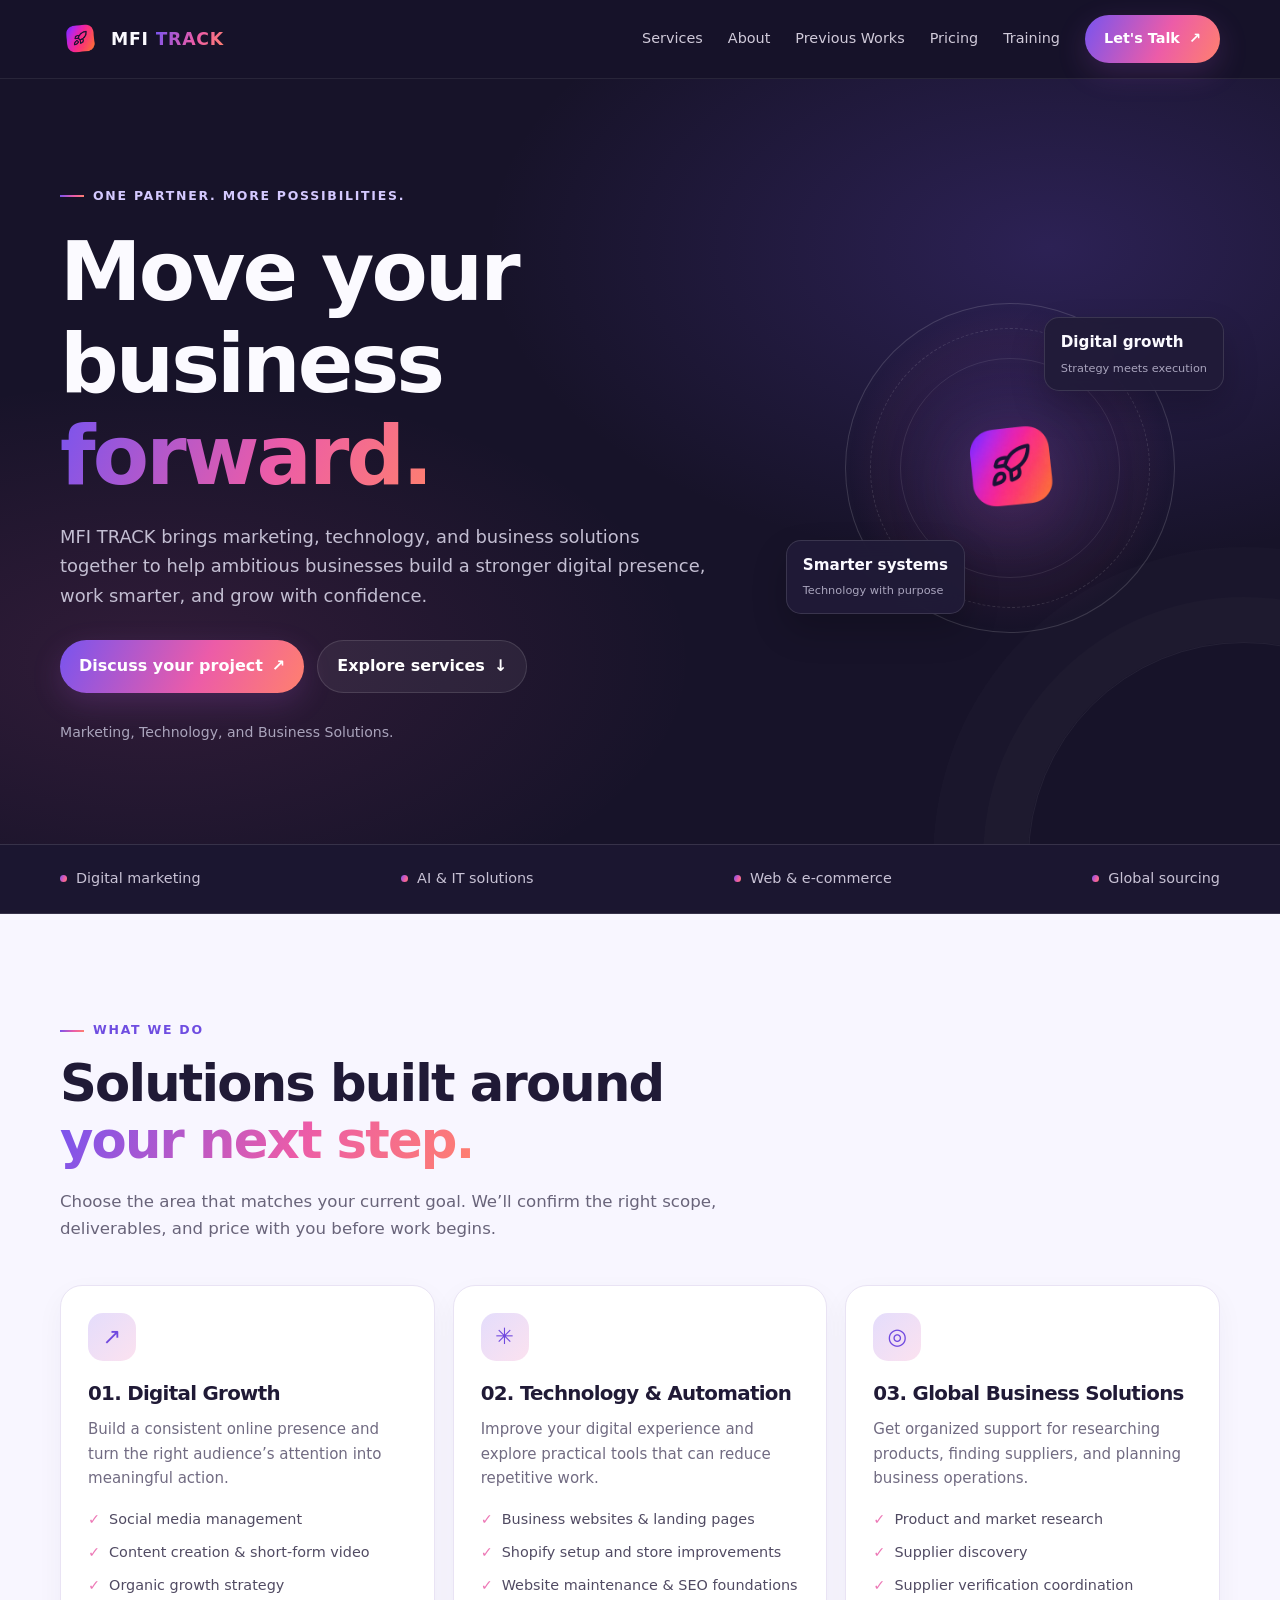
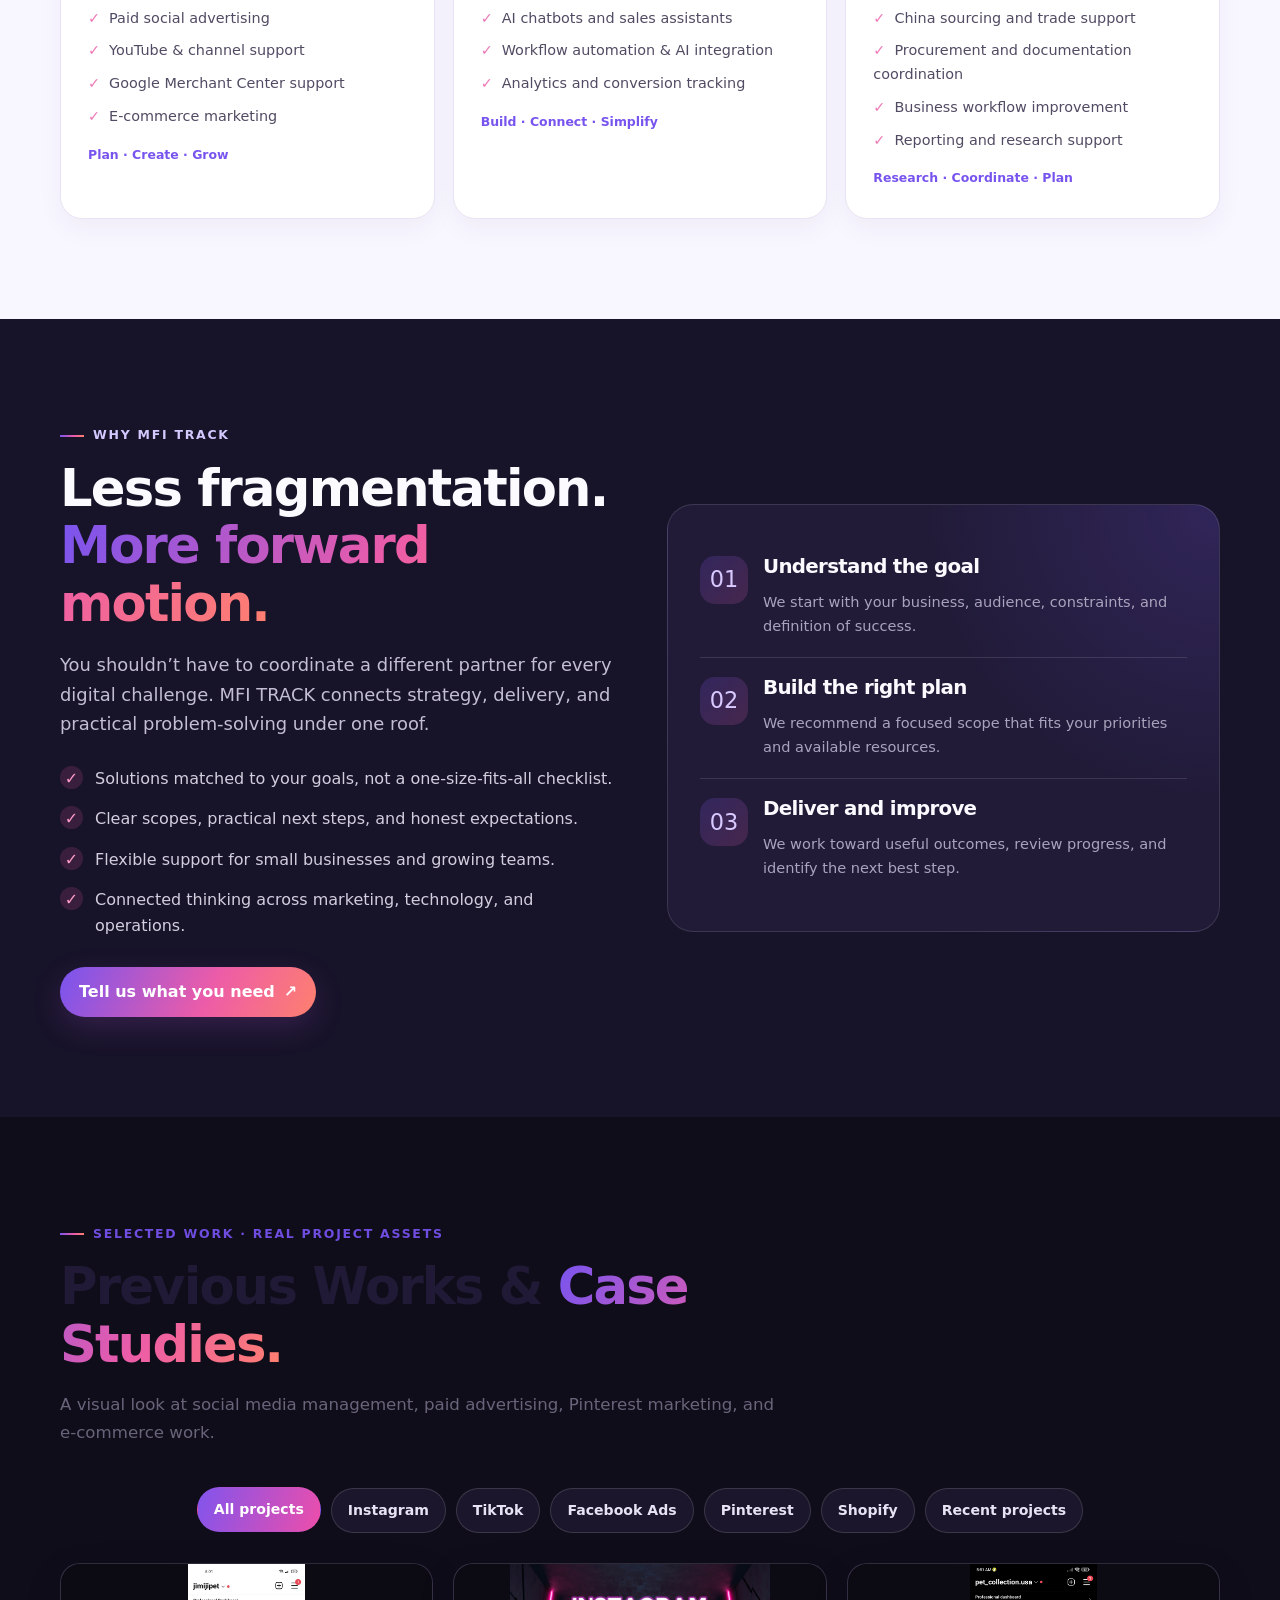
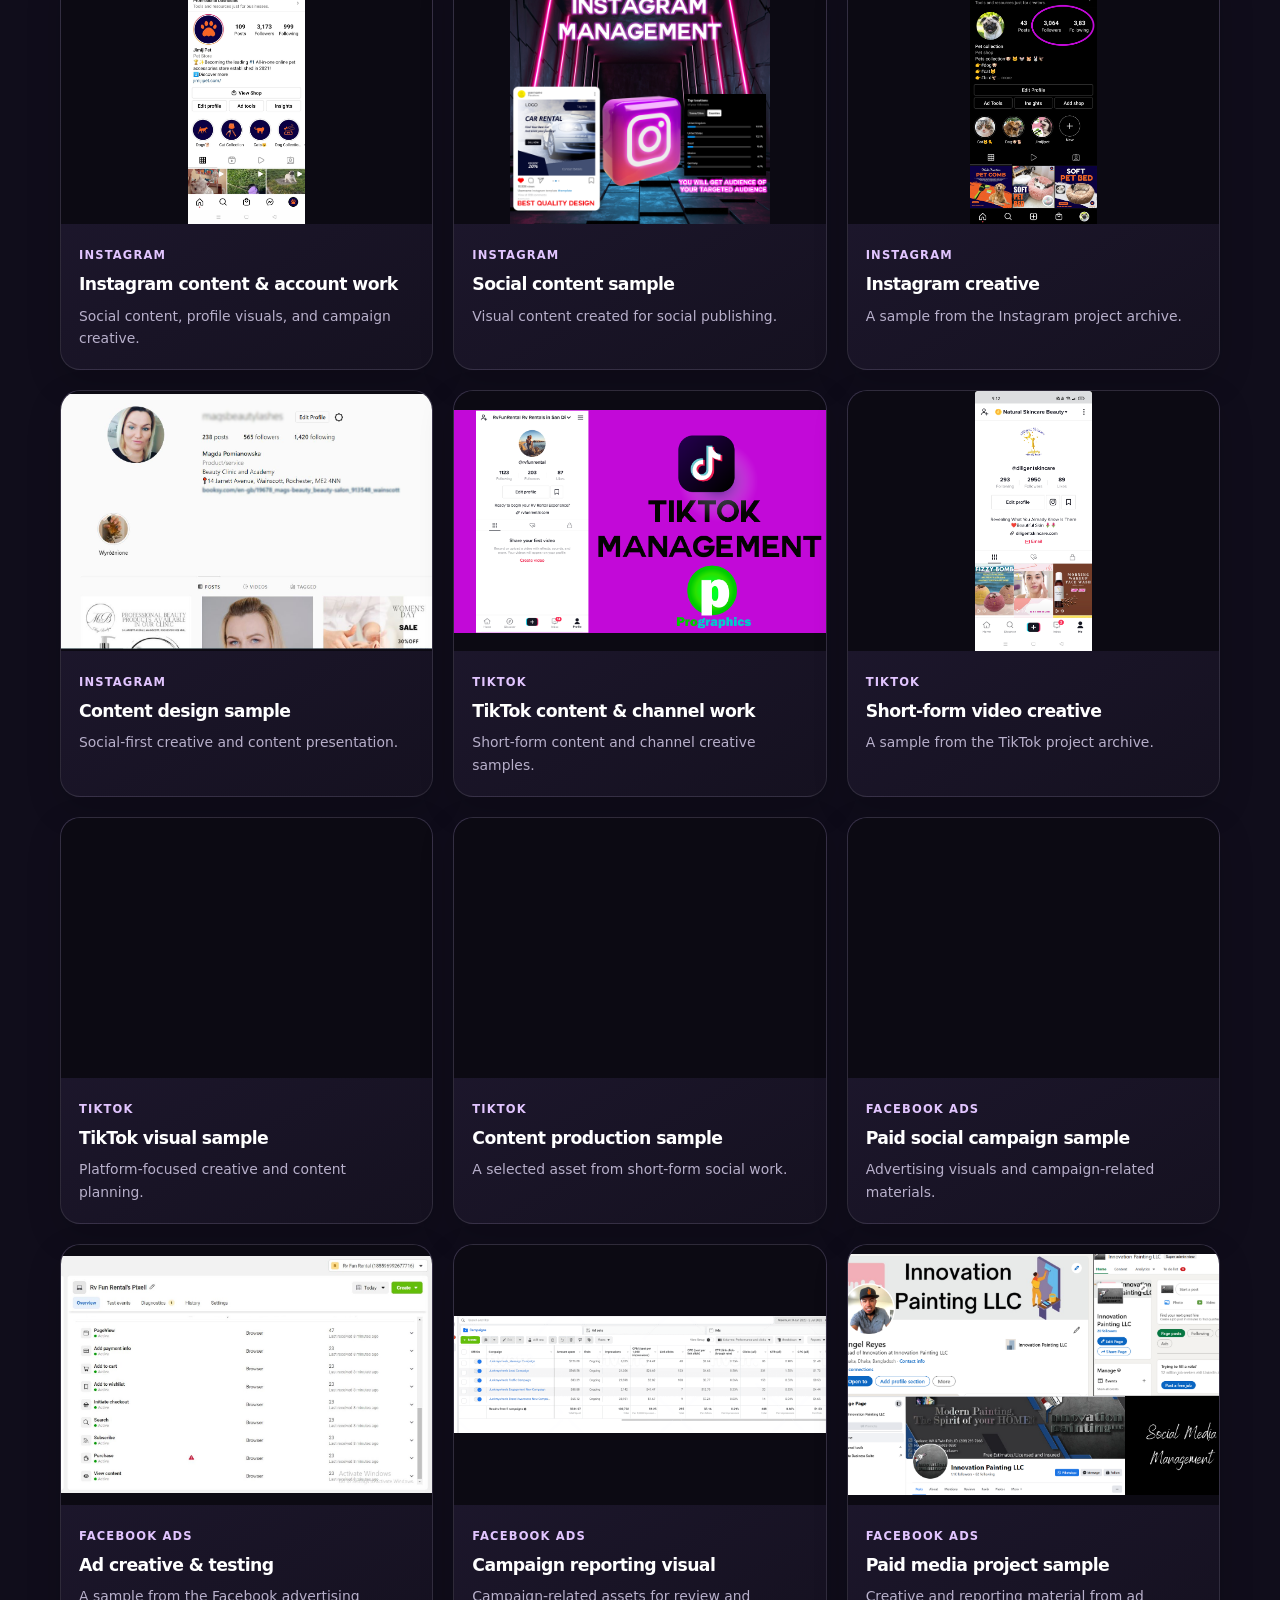
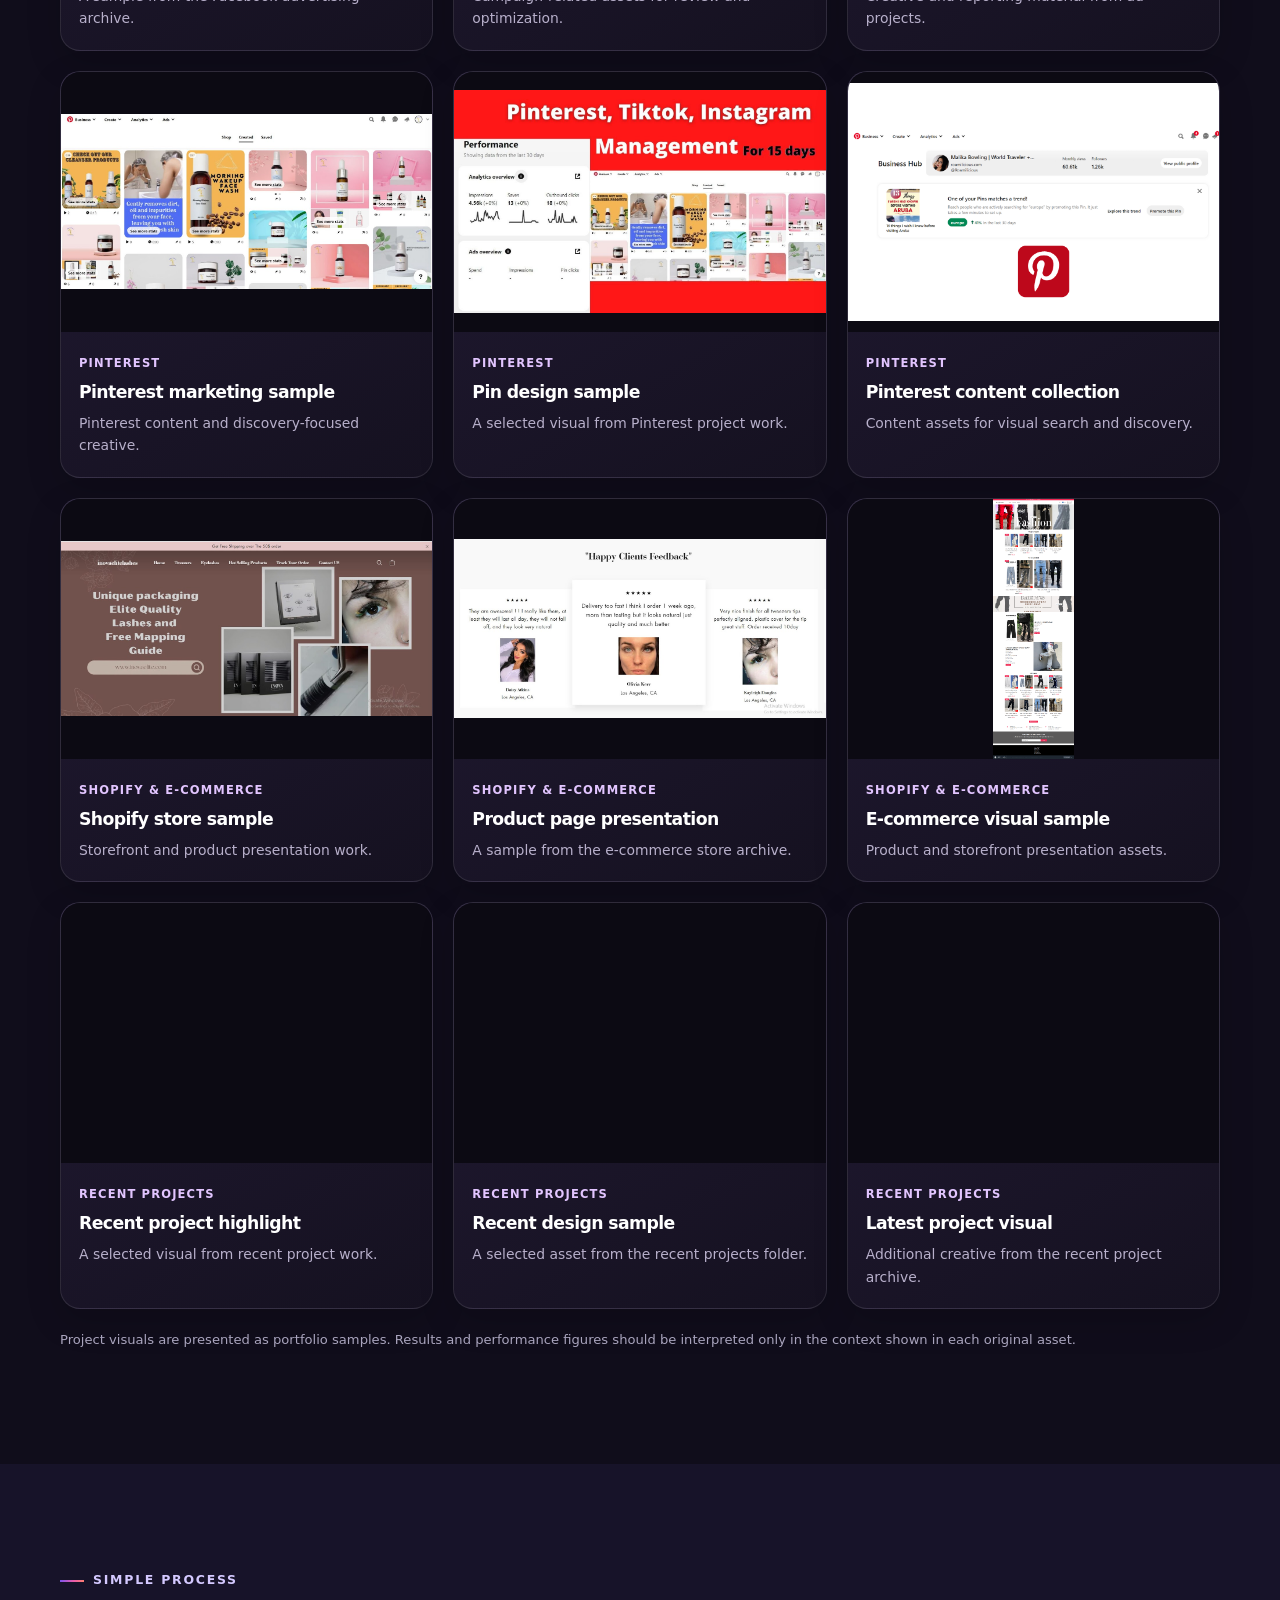
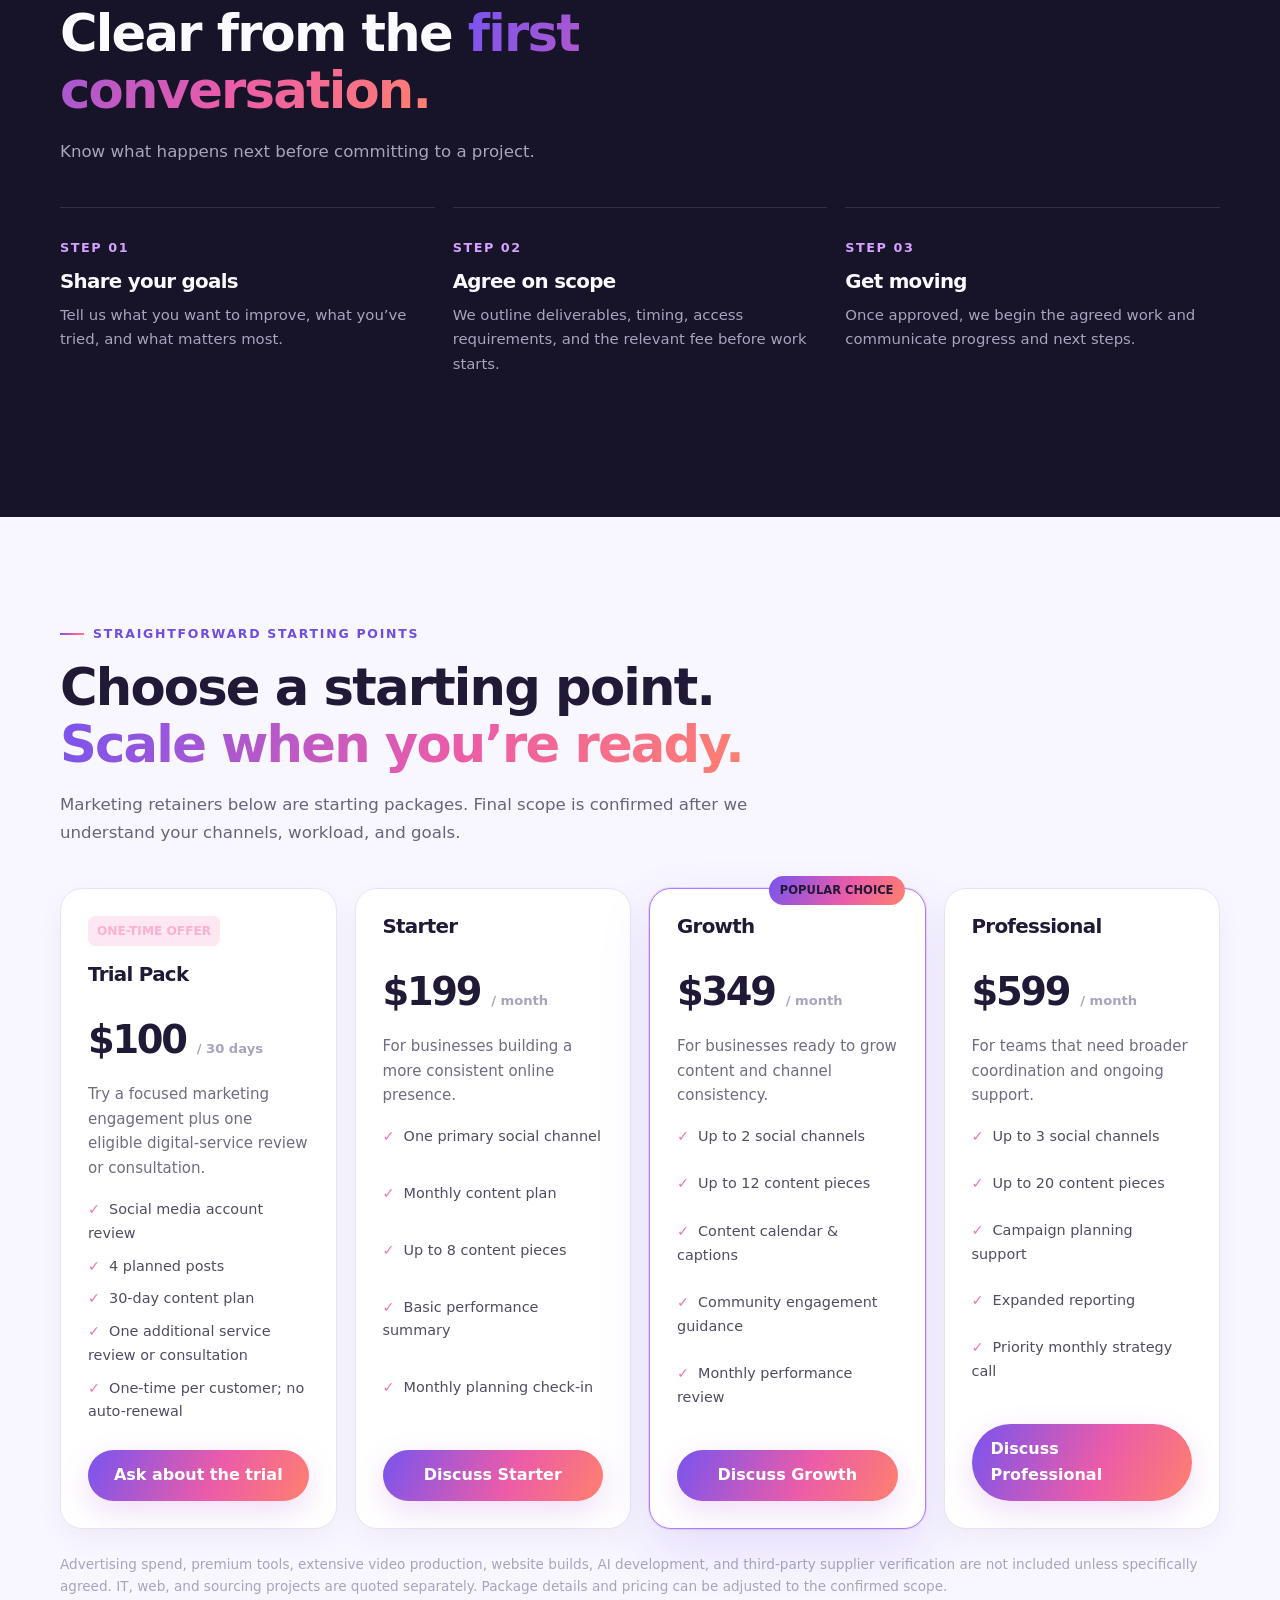
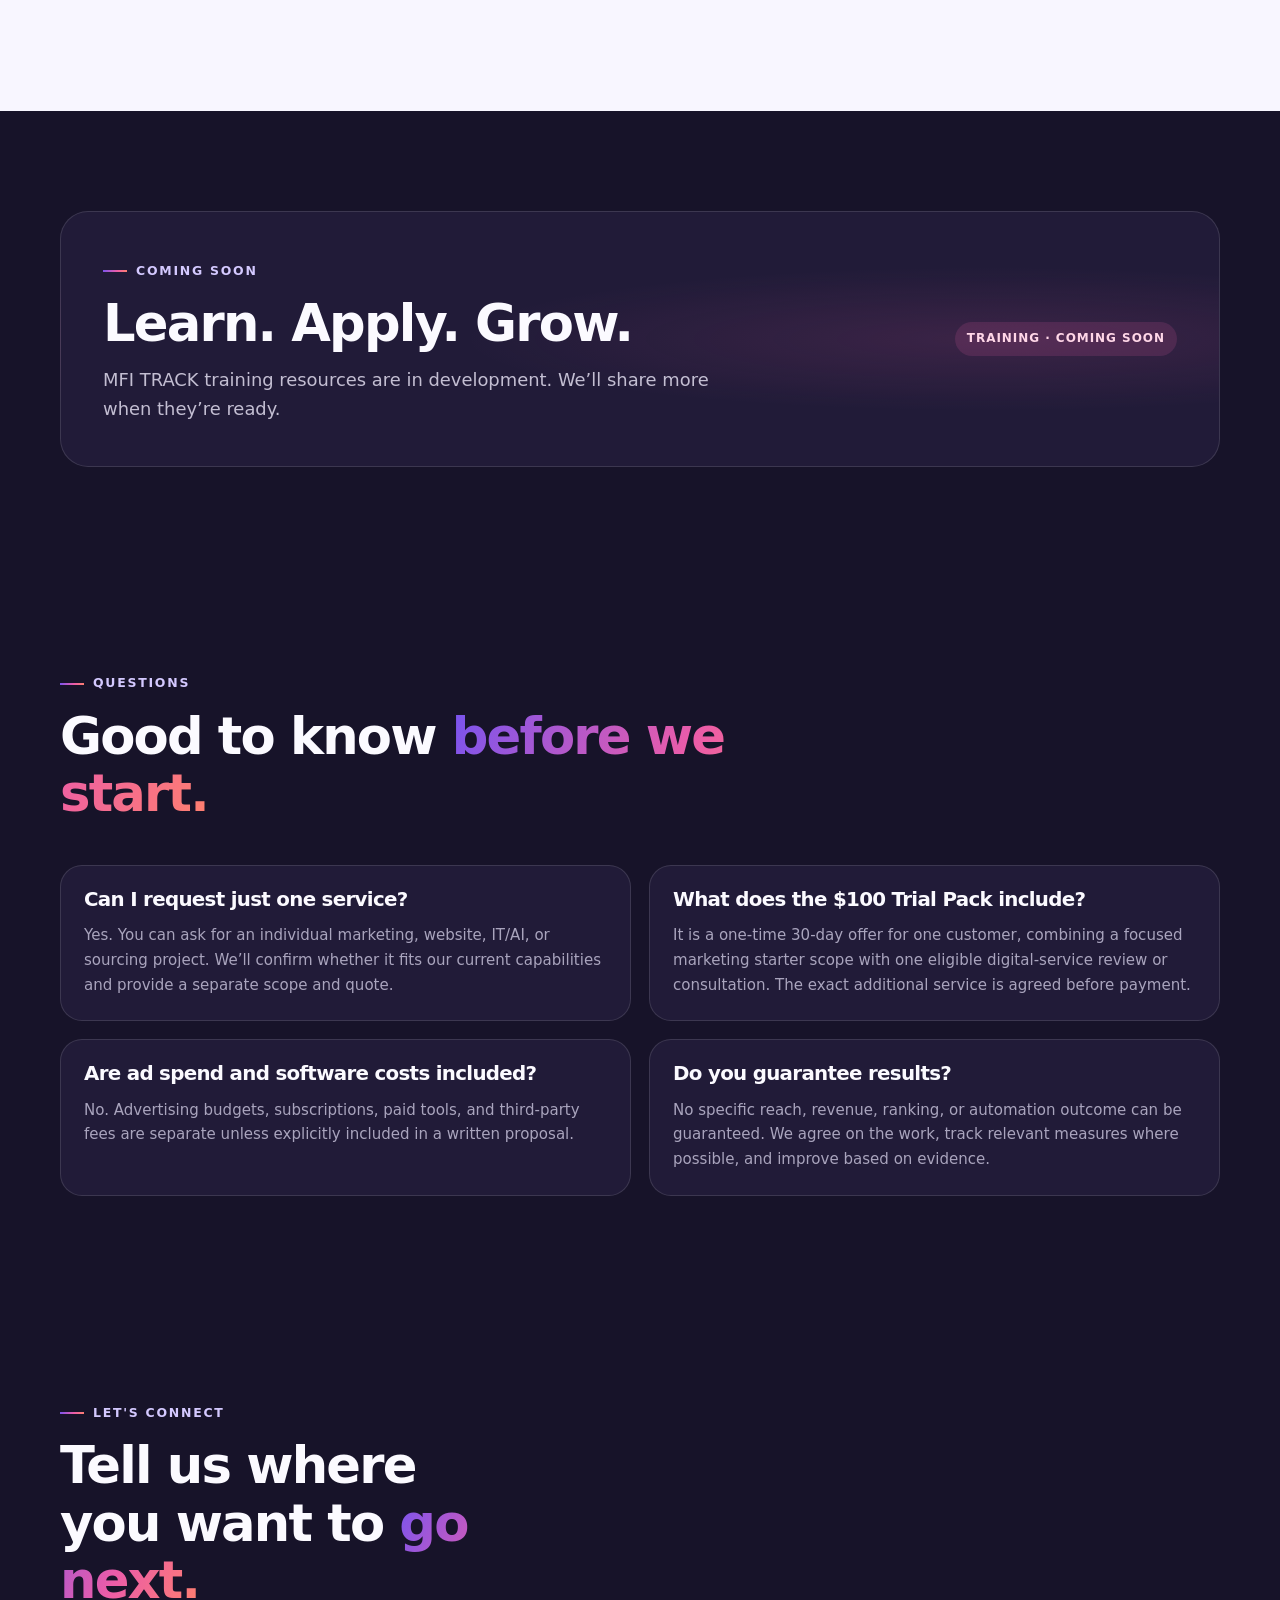
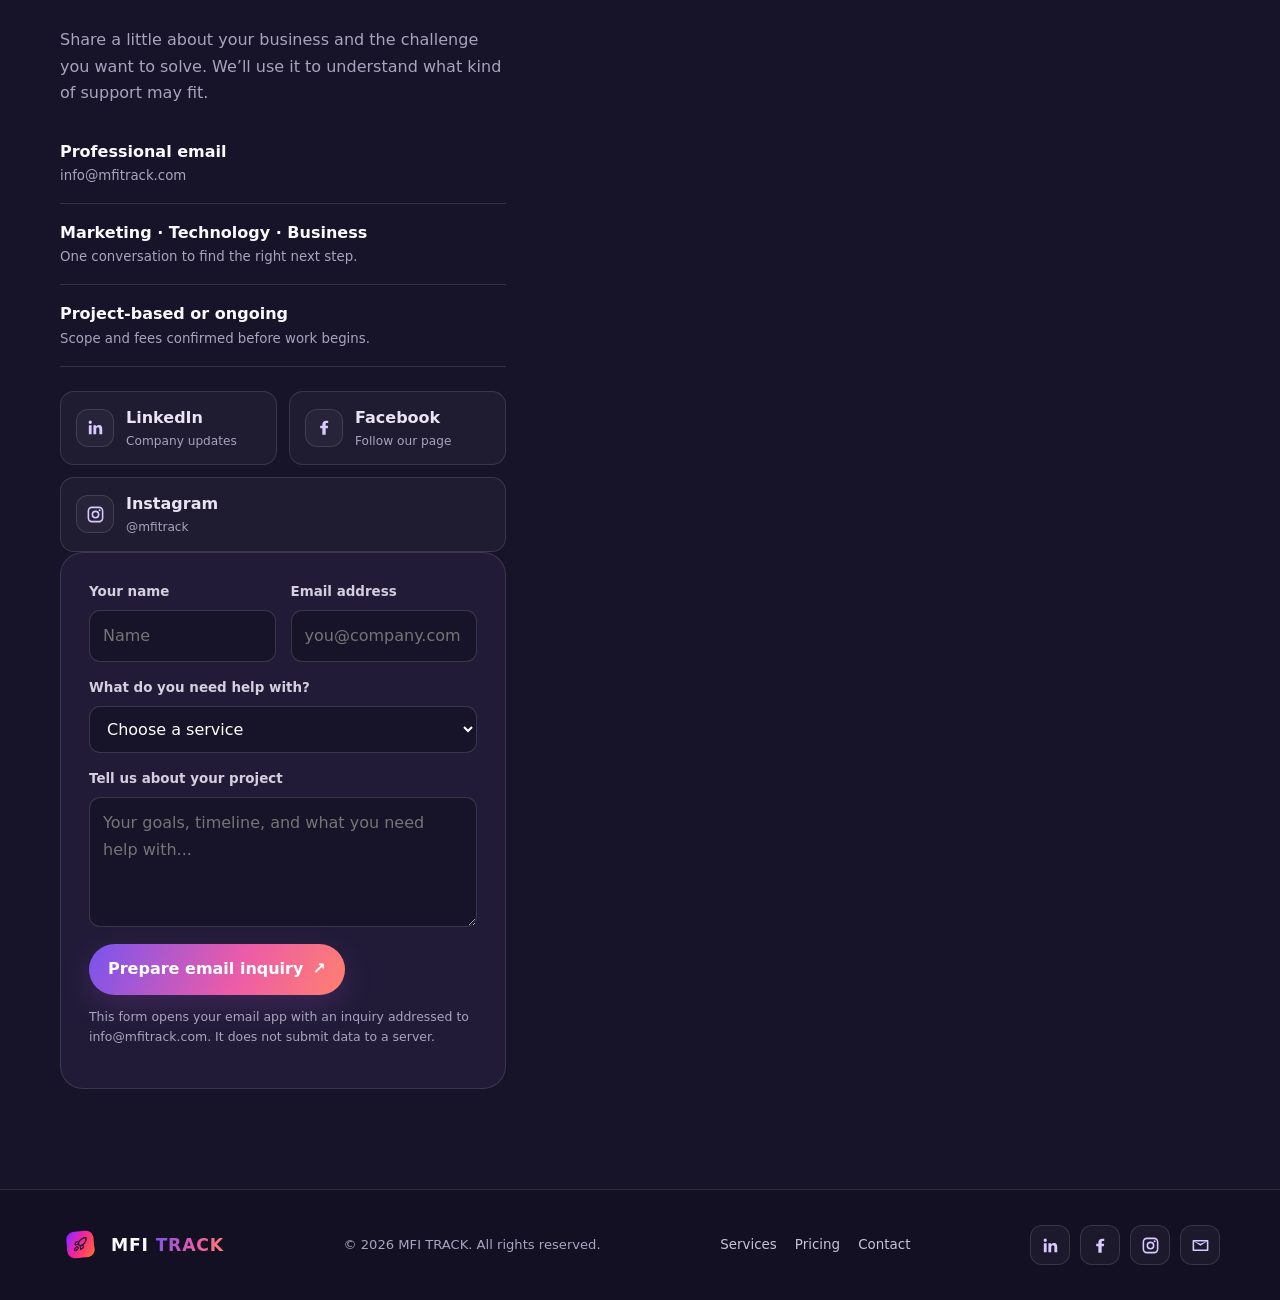
==== commit 8ecbec6b: "Fix Instagram footer icon SVG" ====
--- a/index.html
+++ b/index.html
@@ -146,7 +146,7 @@
   </div>
 </section>
 </main>
-<footer class="footer"><div class="container footer-inner"><a class="brand" href="#home"><img class="brand-mark" src="./logo.png?v=4" alt="MFI TRACK logo"><span>MFI <span class="gradient-text">TRACK</span></span></a><p>© <span id="year"></span> MFI TRACK. All rights reserved.</p><div class="footer-links"><a href="#services">Services</a><a href="#pricing">Pricing</a><a href="#contact">Contact</a></div><div class="footer-socials" aria-label="MFI TRACK social links"><a class="social-icon" href="https://www.linkedin.com/company/mfi-track/" target="_blank" rel="noopener noreferrer" aria-label="MFI TRACK on LinkedIn"><svg viewBox="0 0 24 24"><path d="M20.45 20.45h-3.56v-5.57c0-1.33-.02-3.04-1.85-3.04-1.85 0-2.13 1.45-2.13 2.94v5.67H9.35V9h3.42v1.56h.05c.48-.9 1.64-1.85 3.38-1.85 3.61 0 4.28 2.37 4.28 5.45v6.29zM5.34 7.43a2.06 2.06 0 1 1 0-4.12 2.06 2.06 0 0 1 0 4.12zM7.12 20.45H3.56V9h3.56v11.45z"/></svg></a><a class="social-icon" href="https://www.facebook.com/profile.php?id=61596431692249" target="_blank" rel="noopener noreferrer" aria-label="MFI TRACK on Facebook"><svg viewBox="0 0 24 24"><path d="M13.5 21v-8h2.7l.4-3.1h-3.1V7.92c0-.9.25-1.52 1.55-1.52h1.65V3.62C15.9 3.53 14.95 3.45 14 3.45c-2.8 0-4.72 1.71-4.72 4.86V9.9H6.6V13h2.68v8h4.22z"/></svg></a><a class="social-icon" href="https://www.instagram.com/mfitrack" target="_blank" rel="noopener noreferrer" aria-label="MFI TRACK on Instagram"><svg viewBox="0 0 24 24"><path d="M7.5 2h9A5.5 5.5 0 0 1 22 7.5v9a5.5 5.5 0 0 1-5.5 5.5h-9A5.5 5.5 0 A2 5.5 0 0 1 2 16.5v-9A5.5 5.5 0 0 1 7.5 2zm0 2A3.5 3.5 0 0 0 4 7.5v9A3.5 3.5 0 0 0 7.5 20h9a3.5 3.5 0 0 0 3.5-3.5v-9A3.5 3.5 0 0 0 16.5 4h-9zM12 7a5 5 0 1 1 0 10 5 5 0 0 1 0-10zm0 2a3 3 0 1 0 0 6 3 3 0 0 0 0-6zm5.25-3.5a1.25 1.25 0 1 1 0 2.5 1.25 1.25 0 0 1 0-2.5z"/></svg></a><a class="social-icon" href="mailto:info@mfitrack.com" aria-label="Email MFI TRACK"><svg viewBox="0 0 24 24"><path d="M3 5h18a1 1 0 0 1 1 1v12a1 1 0 0 1-1 1H3a1 1 0 0 1-1-1V6a1 1 0 0 1 1-1zm9 7.2L4 7v10h16V7l-8 5.2zm0-2.4L19.2 7H4.8L12 9.8z"/></svg></a></div></div></footer>
+<footer class="footer"><div class="container footer-inner"><a class="brand" href="#home"><img class="brand-mark" src="./logo.png?v=4" alt="MFI TRACK logo"><span>MFI <span class="gradient-text">TRACK</span></span></a><p>© <span id="year"></span> MFI TRACK. All rights reserved.</p><div class="footer-links"><a href="#services">Services</a><a href="#pricing">Pricing</a><a href="#contact">Contact</a></div><div class="footer-socials" aria-label="MFI TRACK social links"><a class="social-icon" href="https://www.linkedin.com/company/mfi-track/" target="_blank" rel="noopener noreferrer" aria-label="MFI TRACK on LinkedIn"><svg viewBox="0 0 24 24"><path d="M20.45 20.45h-3.56v-5.57c0-1.33-.02-3.04-1.85-3.04-1.85 0-2.13 1.45-2.13 2.94v5.67H9.35V9h3.42v1.56h.05c.48-.9 1.64-1.85 3.38-1.85 3.61 0 4.28 2.37 4.28 5.45v6.29zM5.34 7.43a2.06 2.06 0 1 1 0-4.12 2.06 2.06 0 0 1 0 4.12zM7.12 20.45H3.56V9h3.56v11.45z"/></svg></a><a class="social-icon" href="https://www.facebook.com/profile.php?id=61596431692249" target="_blank" rel="noopener noreferrer" aria-label="MFI TRACK on Facebook"><svg viewBox="0 0 24 24"><path d="M13.5 21v-8h2.7l.4-3.1h-3.1V7.92c0-.9.25-1.52 1.55-1.52h1.65V3.62C15.9 3.53 14.95 3.45 14 3.45c-2.8 0-4.72 1.71-4.72 4.86V9.9H6.6V13h2.68v8h4.22z"/></svg></a><a class="social-icon" href="https://www.instagram.com/mfitrack" target="_blank" rel="noopener noreferrer" aria-label="MFI TRACK on Instagram"><svg viewBox="0 0 24 24"><path d="M7.5 2h9A5.5 5.5 0 0 1 22 7.5v9a5.5 5.5 0 0 1-5.5 5.5h-9A5.5 5.5 0 0 1 2 16.5v-9A5.5 5.5 0 0 1 7.5 2zm0 2A3.5 3.5 0 0 0 4 7.5v9A3.5 3.5 0 0 0 7.5 20h9a3.5 3.5 0 0 0 3.5-3.5v-9A3.5 3.5 0 0 0 16.5 4h-9zM12 7a5 5 0 1 1 0 10 5 5 0 0 1 0-10zm0 2a3 3 0 1 0 0 6 3 3 0 0 0 0-6zm5.25-3.5a1.25 1.25 0 1 1 0 2.5 1.25 1.25 0 0 1 0-2.5z"/></svg></a><a class="social-icon" href="mailto:info@mfitrack.com" aria-label="Email MFI TRACK"><svg viewBox="0 0 24 24"><path d="M3 5h18a1 1 0 0 1 1 1v12a1 1 0 0 1-1 1H3a1 1 0 0 1-1-1V6a1 1 0 0 1 1-1zm9 7.2L4 7v10h16V7l-8 5.2zm0-2.4L19.2 7H4.8L12 9.8z"/></svg></a></div></div></footer>
 <script>
 document.documentElement.classList.add("js-motion");
 const toggle=document.querySelector('.menu-toggle'),nav=document.querySelector('.navlinks');
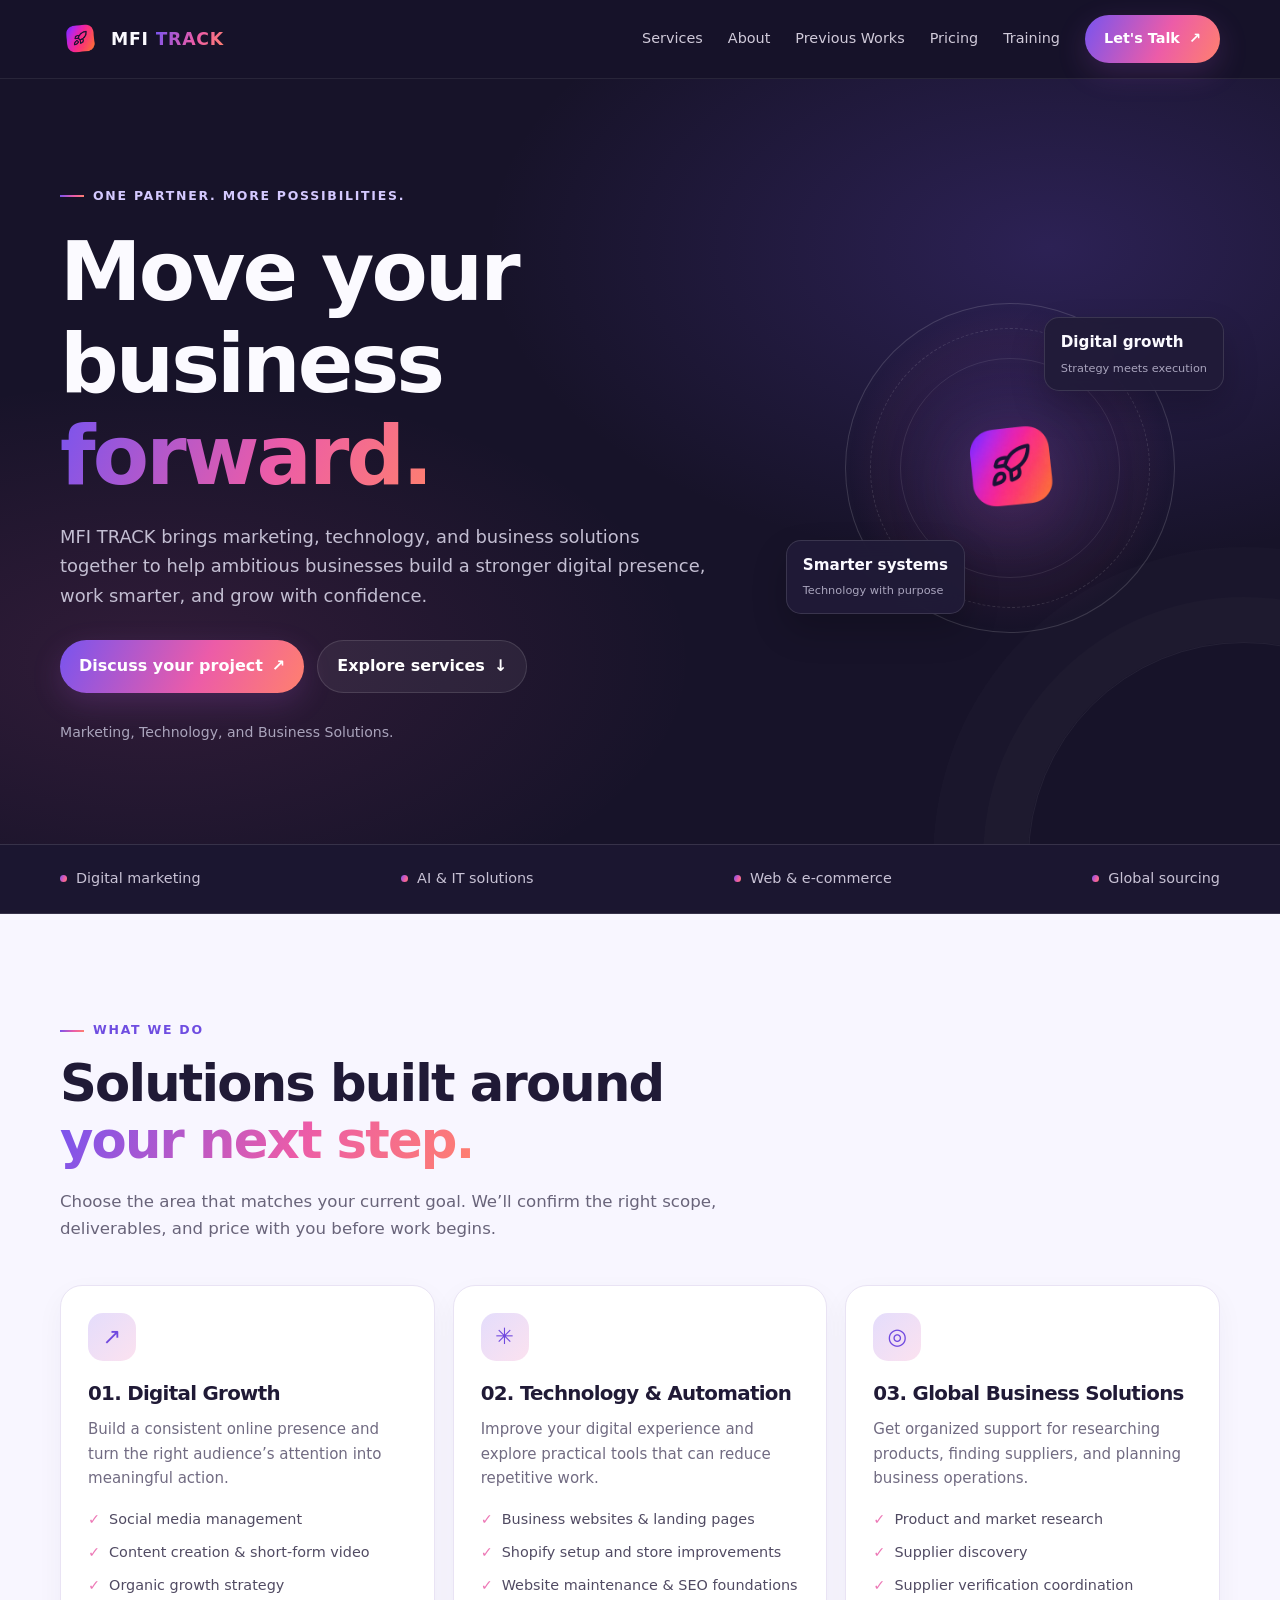
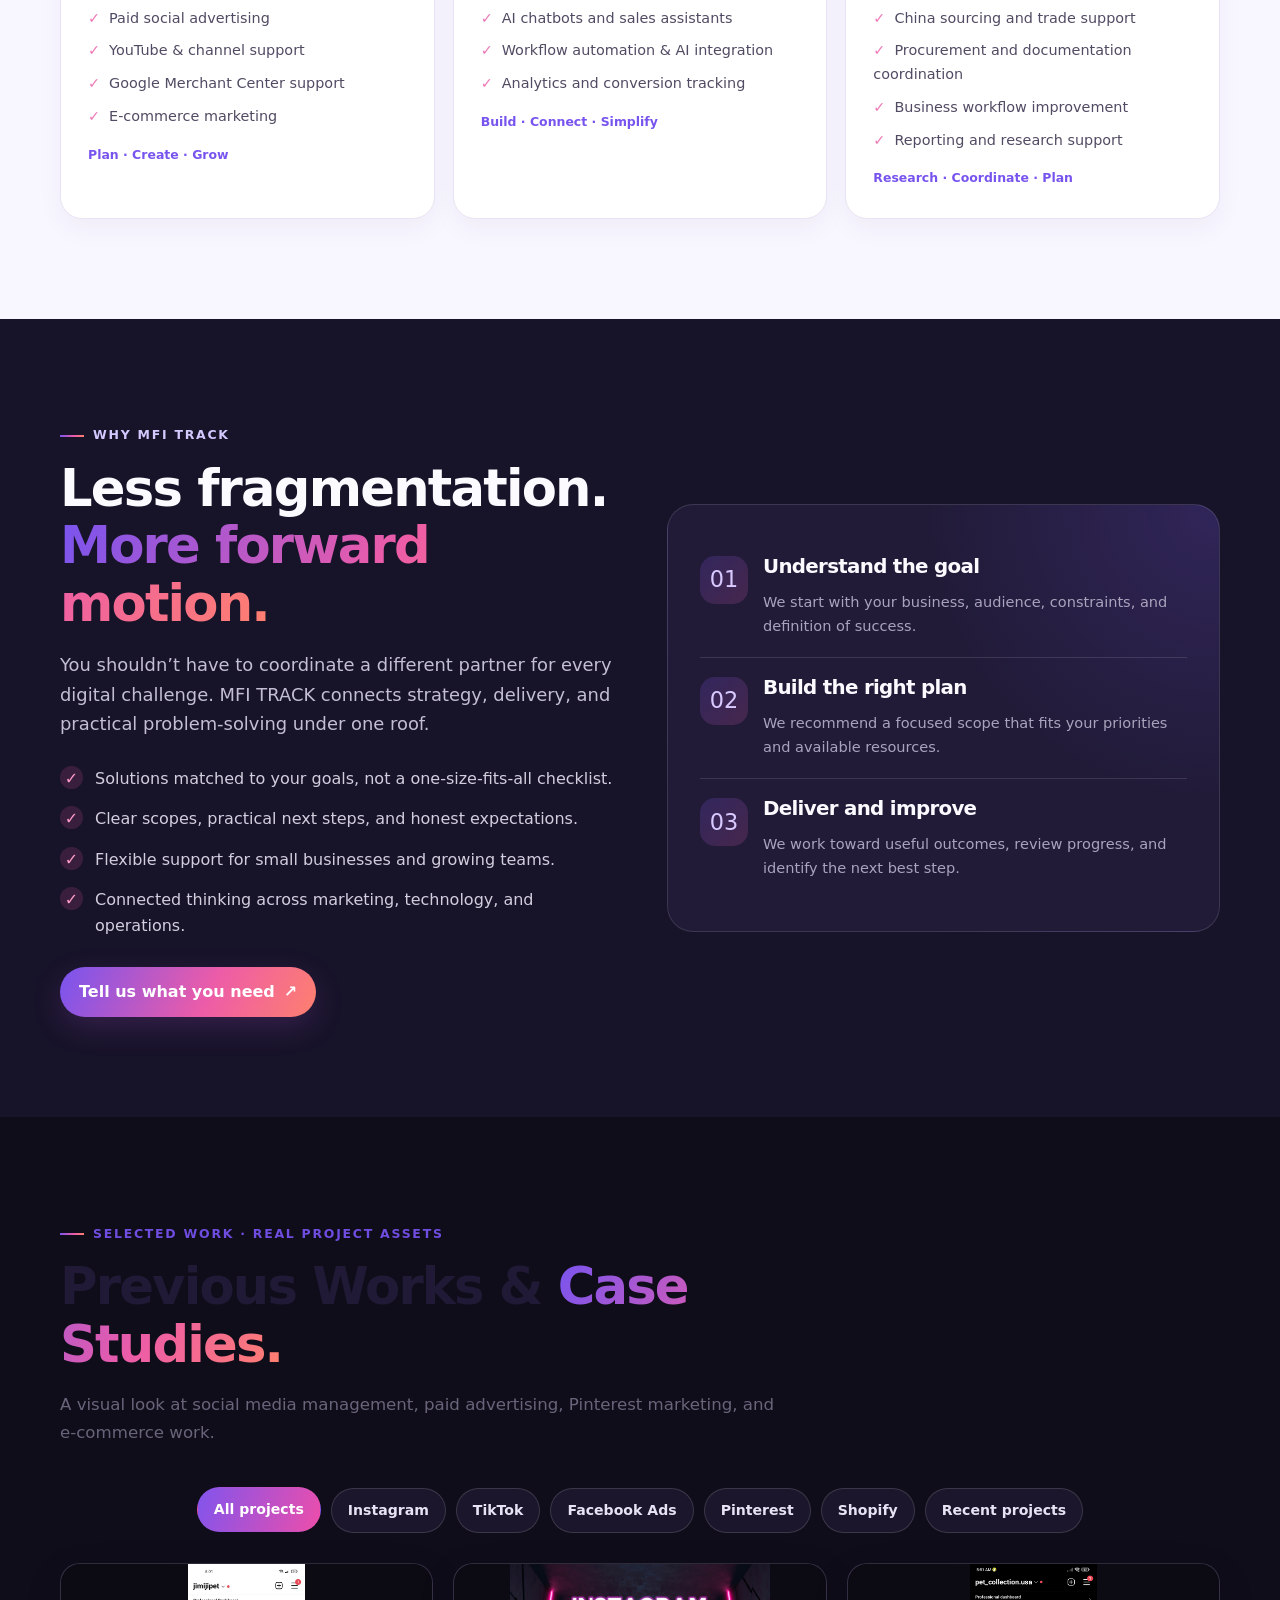
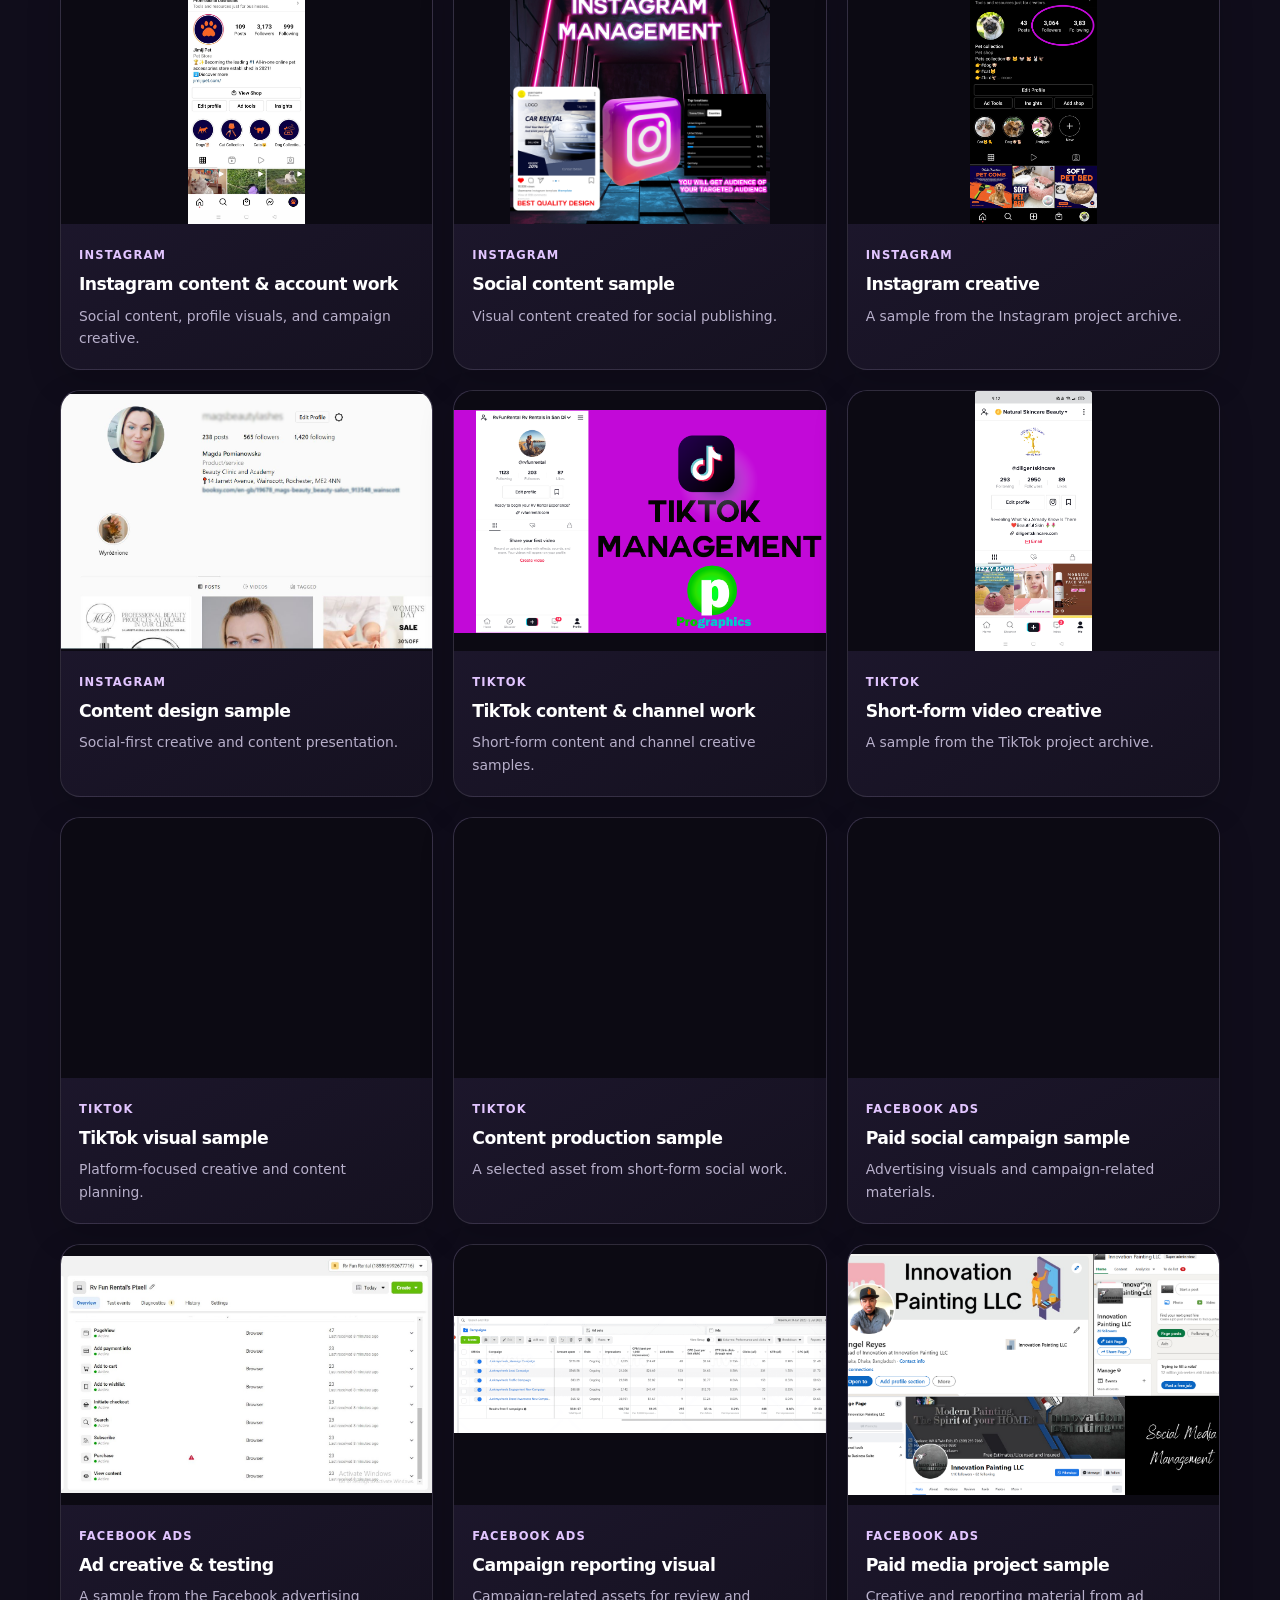
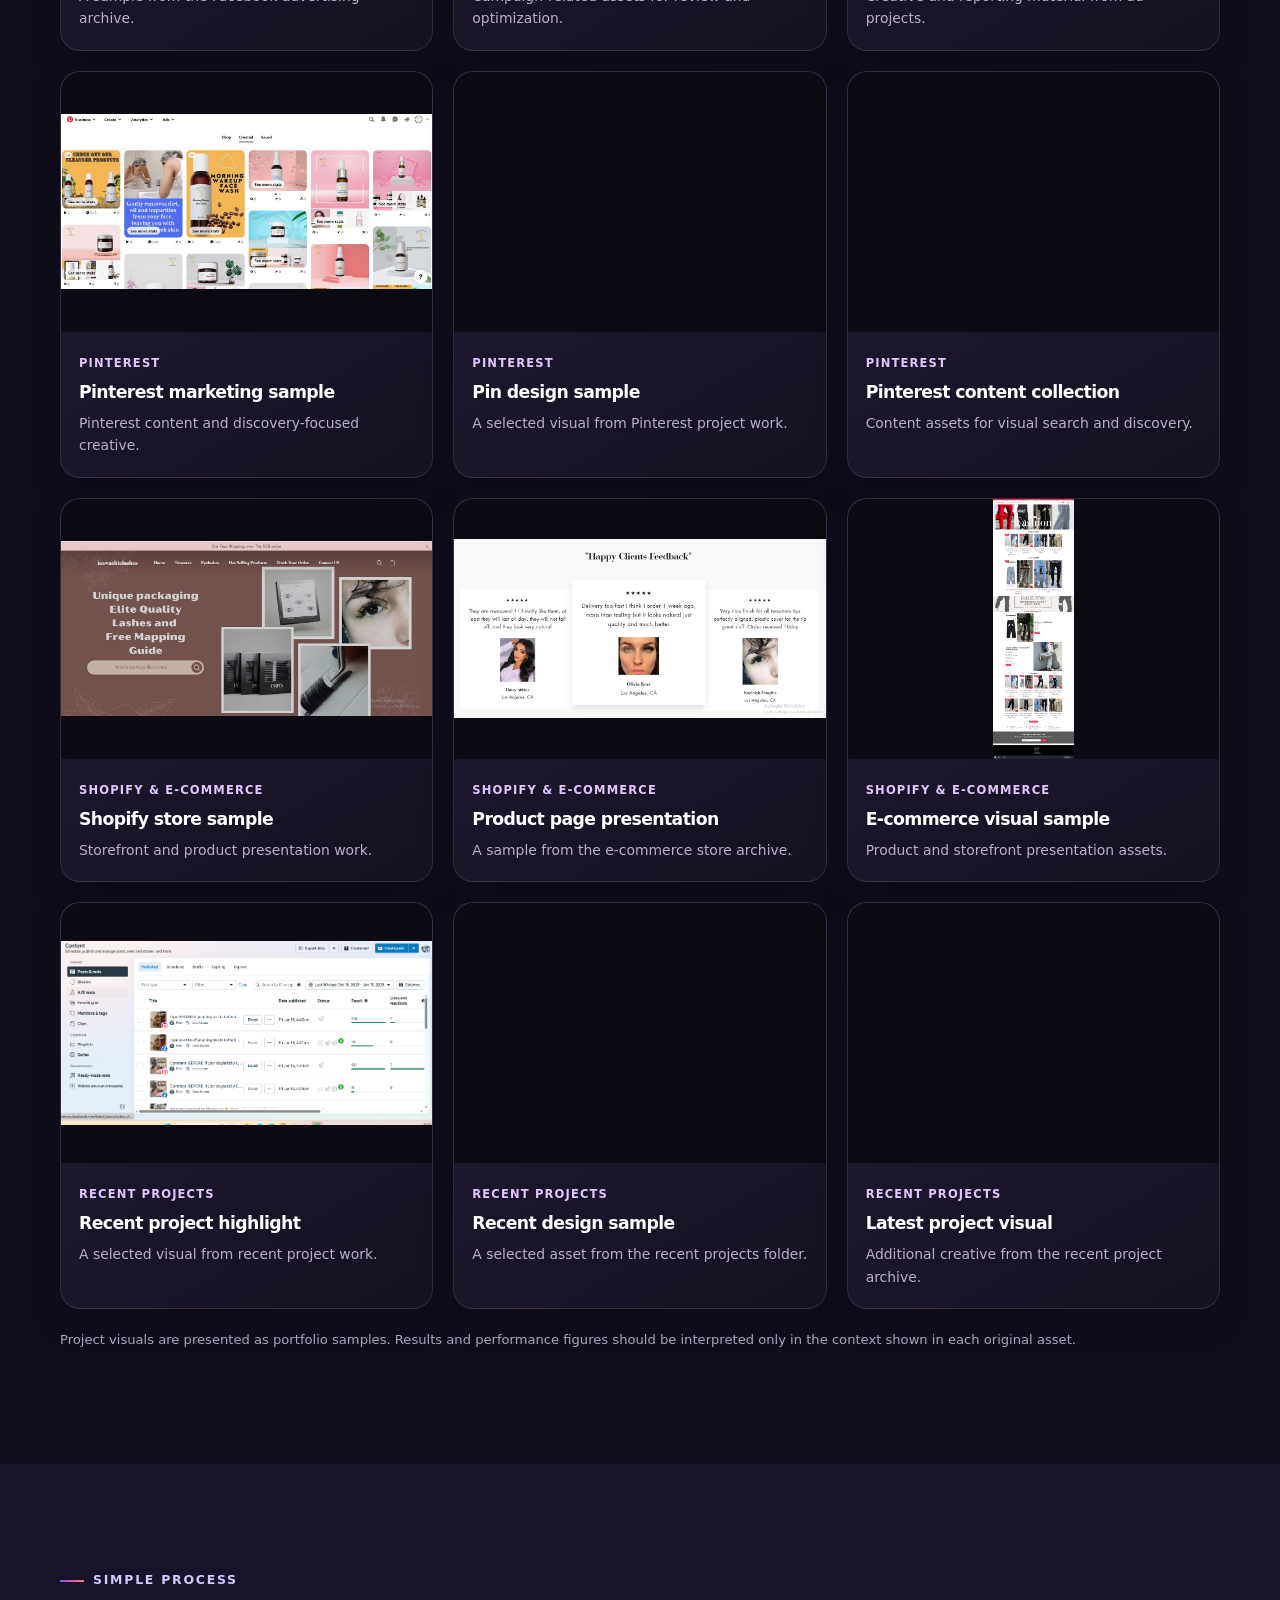
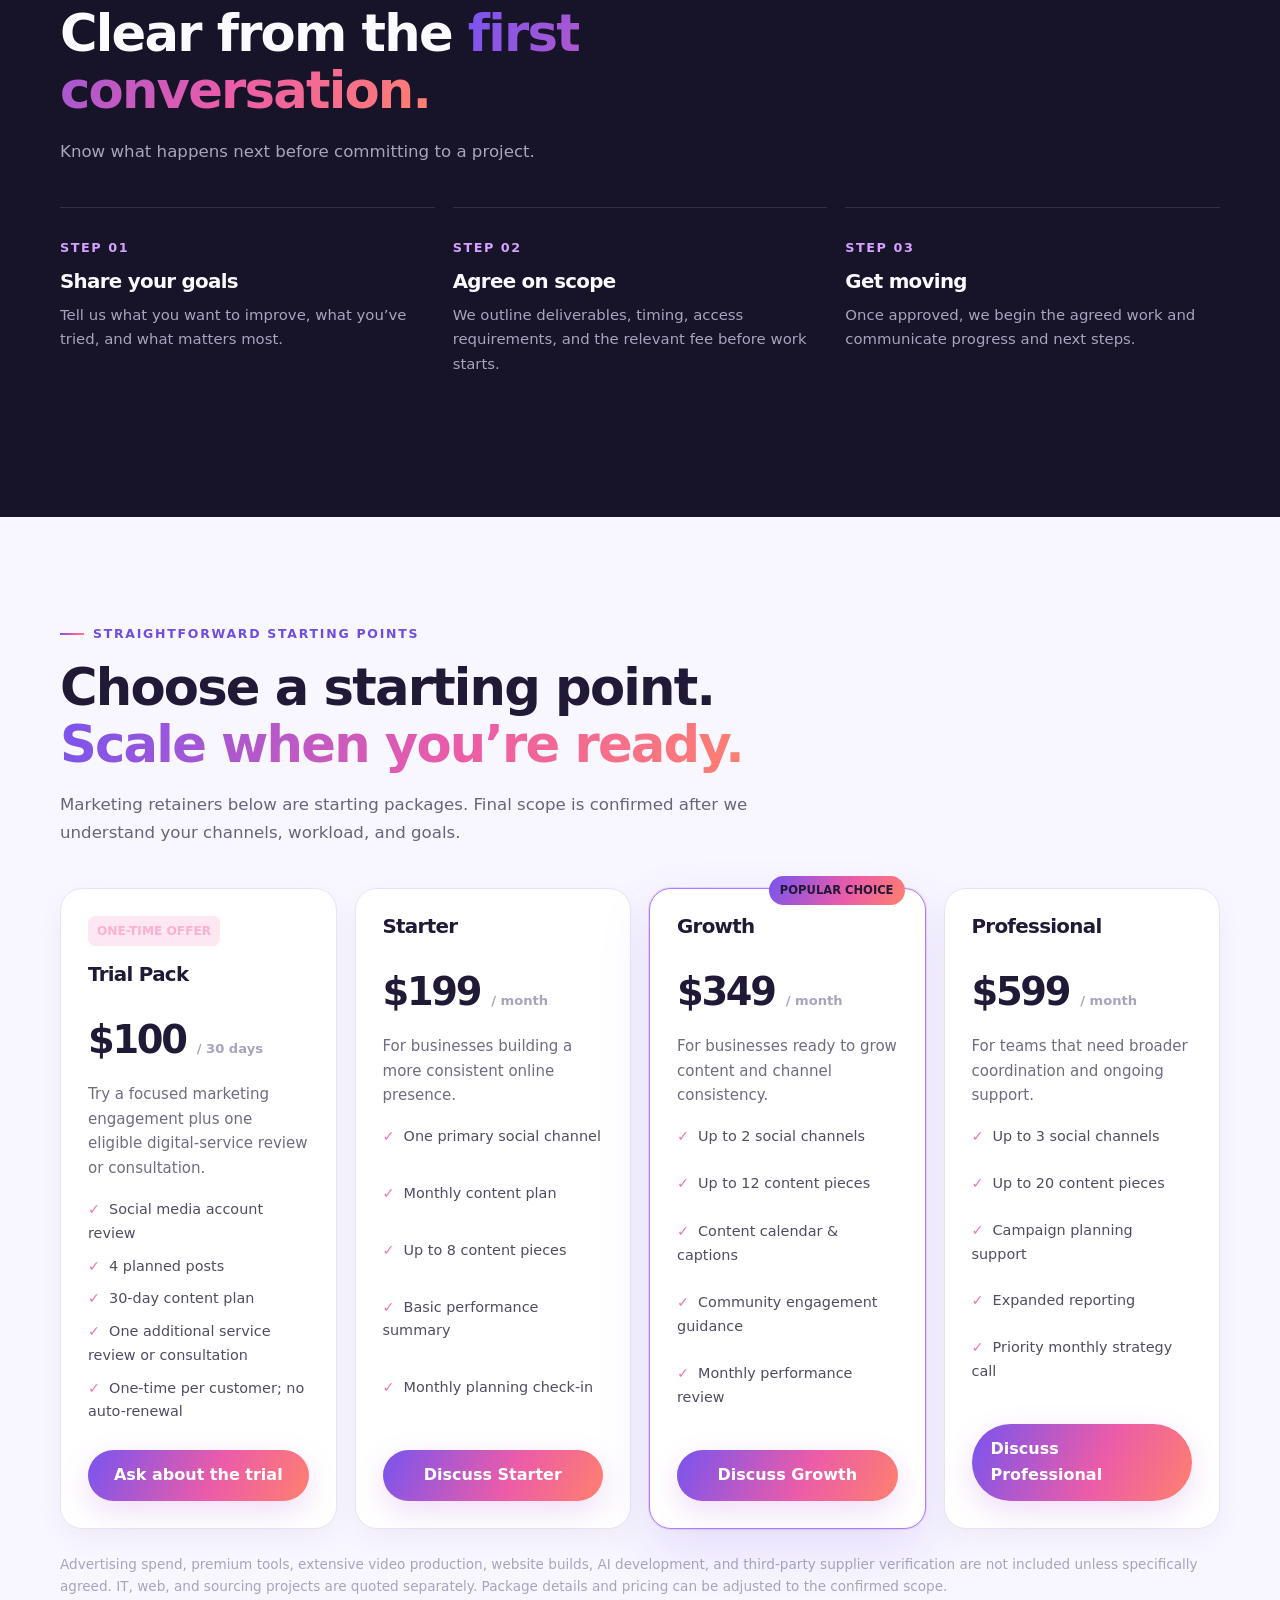
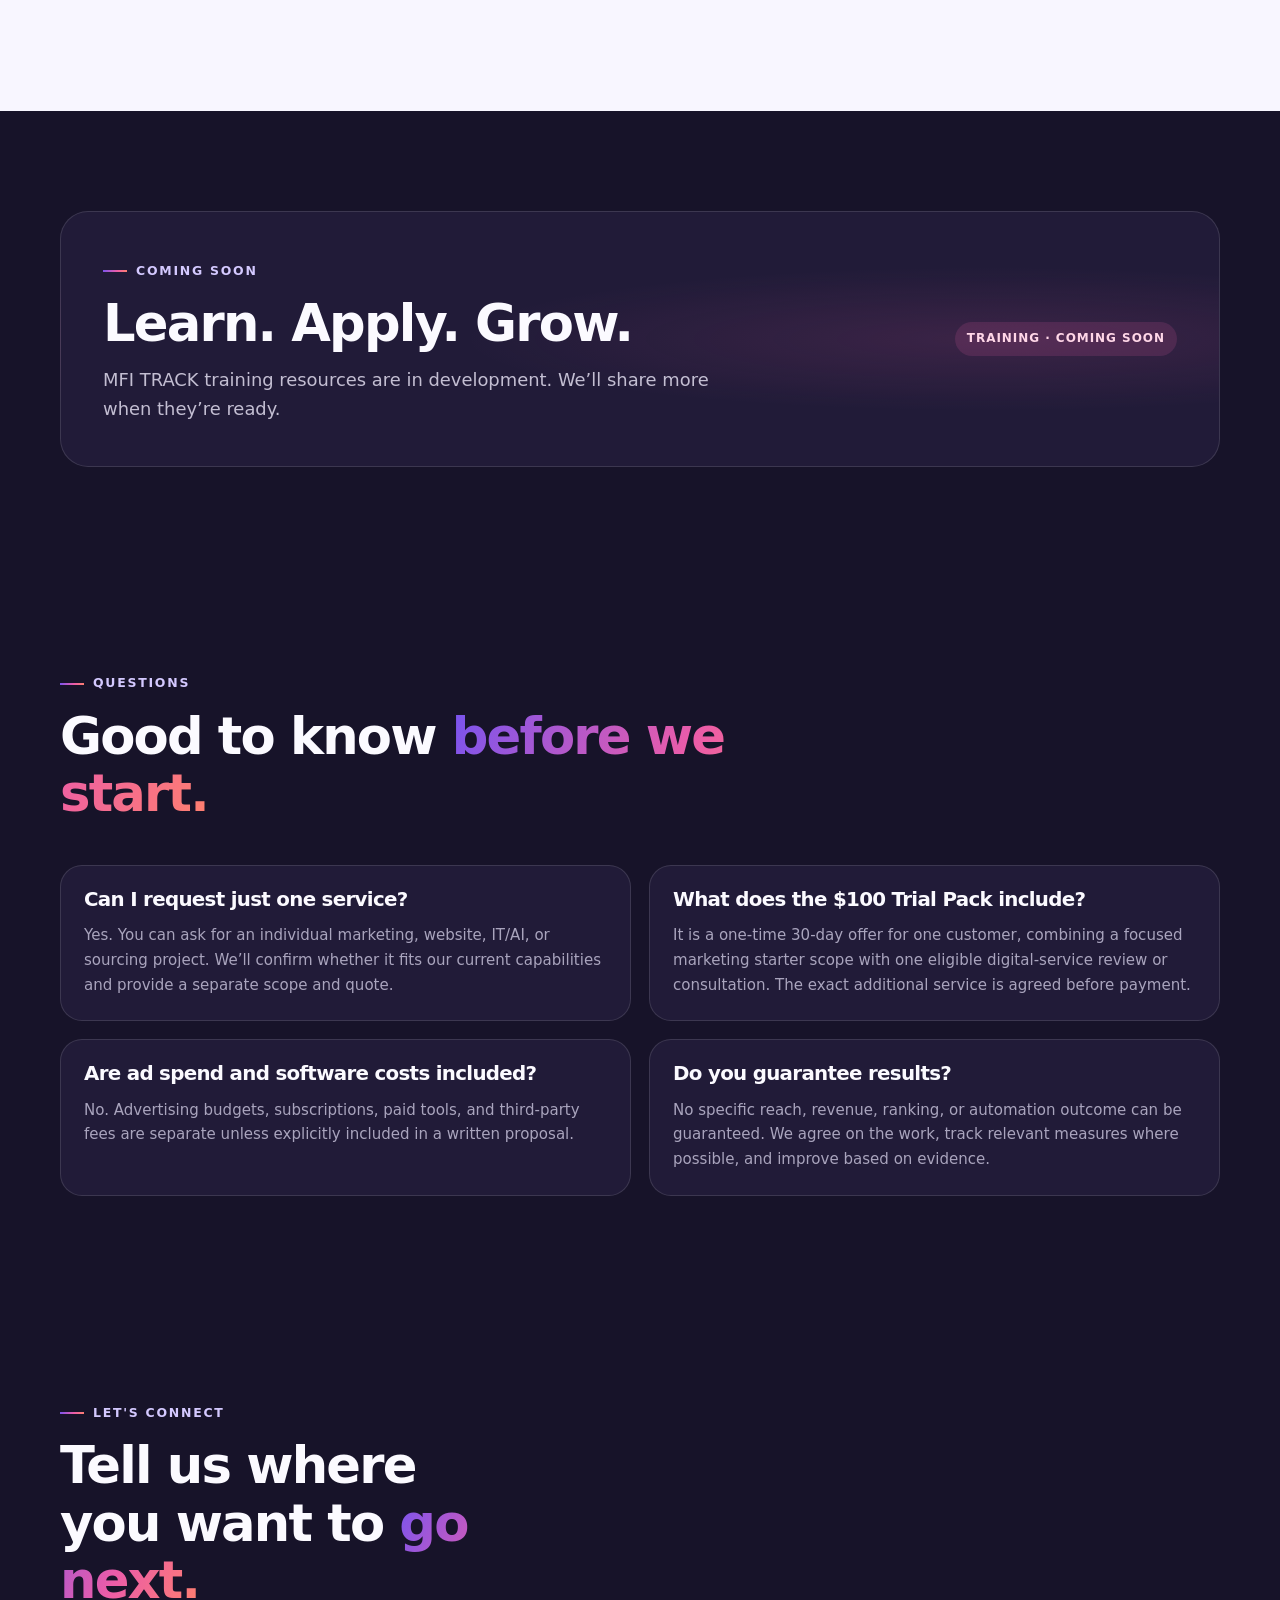
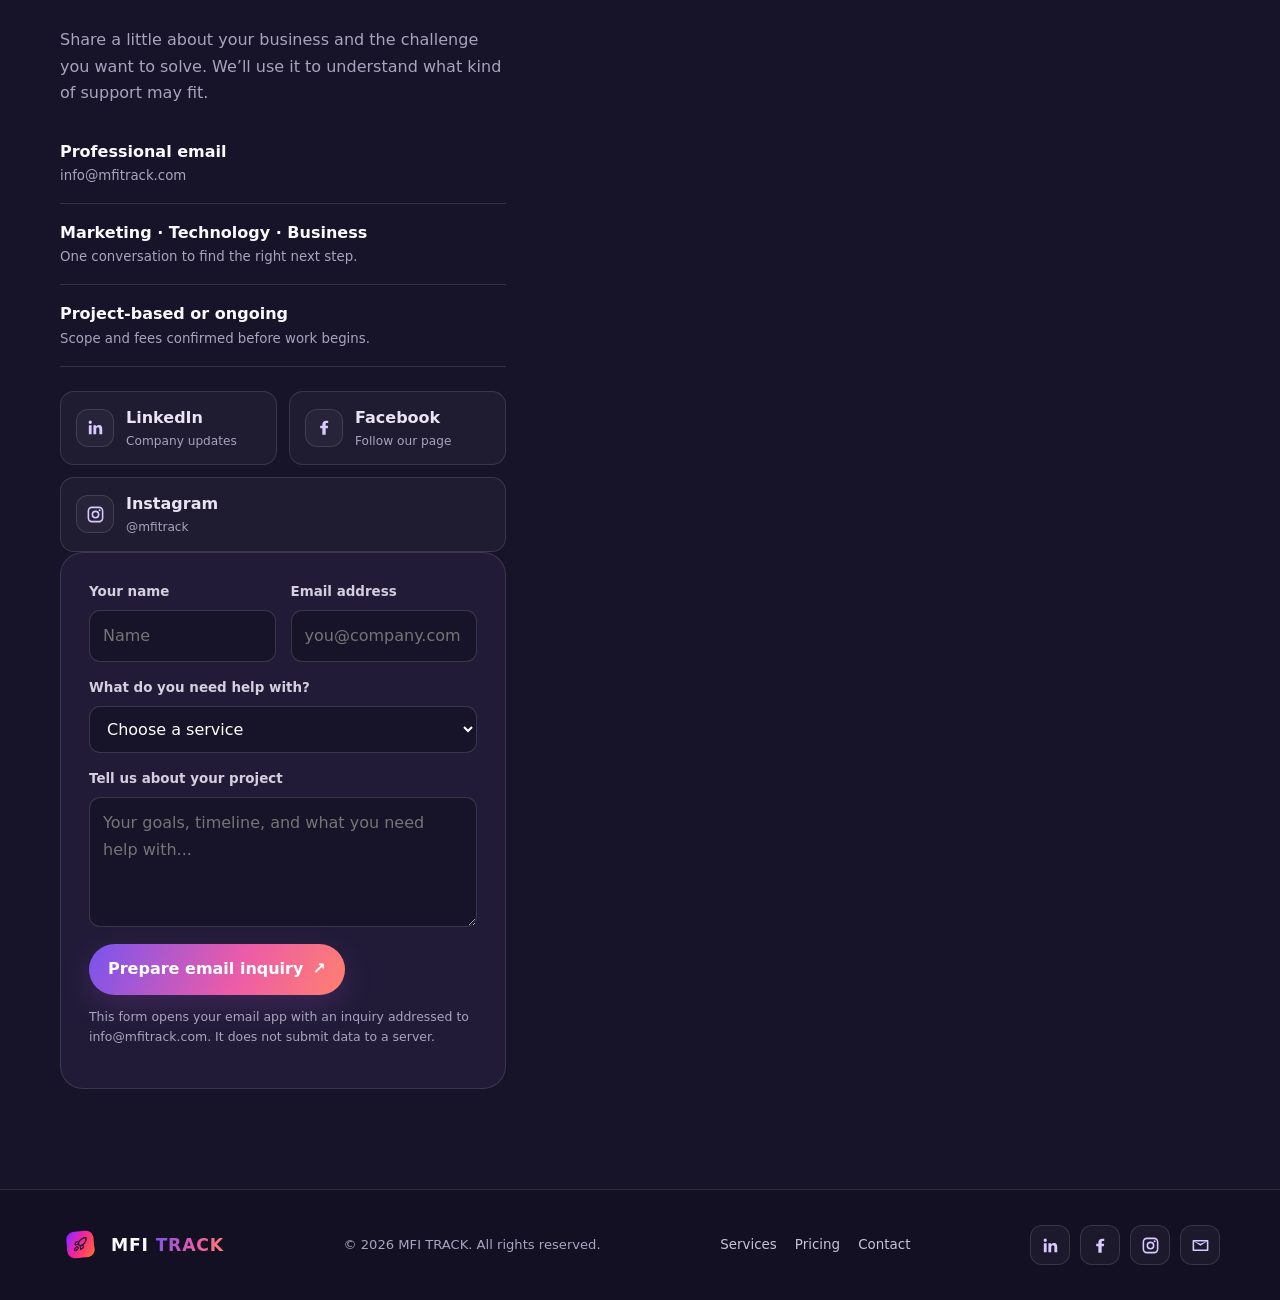
==== commit 265c63cc: "Link homepage navigation to dedicated Contact page" ====
--- a/index.html
+++ b/index.html
@@ -31,7 +31,7 @@
     </a>
     <button class="menu-toggle" aria-expanded="false" aria-label="Toggle navigation">Menu ☰</button>
     <nav class="navlinks" aria-label="Main navigation">
-      <a href="#services">Services</a><a href="#about">About</a><a href="#work">Previous Works</a><a href="#pricing">Pricing</a><a href="#training">Training</a><a class="nav-cta" href="#contact">Let's Talk <span>↗</span></a>
+      <a href="#services">Services</a><a href="#about">About</a><a href="#work">Previous Works</a><a href="#pricing">Pricing</a><a href="#training">Training</a><a class="nav-cta" href="./contact.html">Let's Talk <span>↗</span></a>
     </nav>
   </div>
 </header>
@@ -146,7 +146,7 @@
   </div>
 </section>
 </main>
-<footer class="footer"><div class="container footer-inner"><a class="brand" href="#home"><img class="brand-mark" src="./logo.png?v=4" alt="MFI TRACK logo"><span>MFI <span class="gradient-text">TRACK</span></span></a><p>© <span id="year"></span> MFI TRACK. All rights reserved.</p><div class="footer-links"><a href="#services">Services</a><a href="#pricing">Pricing</a><a href="#contact">Contact</a></div><div class="footer-socials" aria-label="MFI TRACK social links"><a class="social-icon" href="https://www.linkedin.com/company/mfi-track/" target="_blank" rel="noopener noreferrer" aria-label="MFI TRACK on LinkedIn"><svg viewBox="0 0 24 24"><path d="M20.45 20.45h-3.56v-5.57c0-1.33-.02-3.04-1.85-3.04-1.85 0-2.13 1.45-2.13 2.94v5.67H9.35V9h3.42v1.56h.05c.48-.9 1.64-1.85 3.38-1.85 3.61 0 4.28 2.37 4.28 5.45v6.29zM5.34 7.43a2.06 2.06 0 1 1 0-4.12 2.06 2.06 0 0 1 0 4.12zM7.12 20.45H3.56V9h3.56v11.45z"/></svg></a><a class="social-icon" href="https://www.facebook.com/profile.php?id=61596431692249" target="_blank" rel="noopener noreferrer" aria-label="MFI TRACK on Facebook"><svg viewBox="0 0 24 24"><path d="M13.5 21v-8h2.7l.4-3.1h-3.1V7.92c0-.9.25-1.52 1.55-1.52h1.65V3.62C15.9 3.53 14.95 3.45 14 3.45c-2.8 0-4.72 1.71-4.72 4.86V9.9H6.6V13h2.68v8h4.22z"/></svg></a><a class="social-icon" href="https://www.instagram.com/mfitrack" target="_blank" rel="noopener noreferrer" aria-label="MFI TRACK on Instagram"><svg viewBox="0 0 24 24"><path d="M7.5 2h9A5.5 5.5 0 0 1 22 7.5v9a5.5 5.5 0 0 1-5.5 5.5h-9A5.5 5.5 0 0 1 2 16.5v-9A5.5 5.5 0 0 1 7.5 2zm0 2A3.5 3.5 0 0 0 4 7.5v9A3.5 3.5 0 0 0 7.5 20h9a3.5 3.5 0 0 0 3.5-3.5v-9A3.5 3.5 0 0 0 16.5 4h-9zM12 7a5 5 0 1 1 0 10 5 5 0 0 1 0-10zm0 2a3 3 0 1 0 0 6 3 3 0 0 0 0-6zm5.25-3.5a1.25 1.25 0 1 1 0 2.5 1.25 1.25 0 0 1 0-2.5z"/></svg></a><a class="social-icon" href="mailto:info@mfitrack.com" aria-label="Email MFI TRACK"><svg viewBox="0 0 24 24"><path d="M3 5h18a1 1 0 0 1 1 1v12a1 1 0 0 1-1 1H3a1 1 0 0 1-1-1V6a1 1 0 0 1 1-1zm9 7.2L4 7v10h16V7l-8 5.2zm0-2.4L19.2 7H4.8L12 9.8z"/></svg></a></div></div></footer>
+<footer class="footer"><div class="container footer-inner"><a class="brand" href="#home"><img class="brand-mark" src="./logo.png?v=4" alt="MFI TRACK logo"><span>MFI <span class="gradient-text">TRACK</span></span></a><p>© <span id="year"></span> MFI TRACK. All rights reserved.</p><div class="footer-links"><a href="#services">Services</a><a href="#pricing">Pricing</a><a href="./contact.html">Contact</a></div><div class="footer-socials" aria-label="MFI TRACK social links"><a class="social-icon" href="https://www.linkedin.com/company/mfi-track/" target="_blank" rel="noopener noreferrer" aria-label="MFI TRACK on LinkedIn"><svg viewBox="0 0 24 24"><path d="M20.45 20.45h-3.56v-5.57c0-1.33-.02-3.04-1.85-3.04-1.85 0-2.13 1.45-2.13 2.94v5.67H9.35V9h3.42v1.56h.05c.48-.9 1.64-1.85 3.38-1.85 3.61 0 4.28 2.37 4.28 5.45v6.29zM5.34 7.43a2.06 2.06 0 1 1 0-4.12 2.06 2.06 0 0 1 0 4.12zM7.12 20.45H3.56V9h3.56v11.45z"/></svg></a><a class="social-icon" href="https://www.facebook.com/profile.php?id=61596431692249" target="_blank" rel="noopener noreferrer" aria-label="MFI TRACK on Facebook"><svg viewBox="0 0 24 24"><path d="M13.5 21v-8h2.7l.4-3.1h-3.1V7.92c0-.9.25-1.52 1.55-1.52h1.65V3.62C15.9 3.53 14.95 3.45 14 3.45c-2.8 0-4.72 1.71-4.72 4.86V9.9H6.6V13h2.68v8h4.22z"/></svg></a><a class="social-icon" href="https://www.instagram.com/mfitrack" target="_blank" rel="noopener noreferrer" aria-label="MFI TRACK on Instagram"><svg viewBox="0 0 24 24"><path d="M7.5 2h9A5.5 5.5 0 0 1 22 7.5v9a5.5 5.5 0 0 1-5.5 5.5h-9A5.5 5.5 0 0 1 2 16.5v-9A5.5 5.5 0 0 1 7.5 2zm0 2A3.5 3.5 0 0 0 4 7.5v9A3.5 3.5 0 0 0 7.5 20h9a3.5 3.5 0 0 0 3.5-3.5v-9A3.5 3.5 0 0 0 16.5 4h-9zM12 7a5 5 0 1 1 0 10 5 5 0 0 1 0-10zm0 2a3 3 0 1 0 0 6 3 3 0 0 0 0-6zm5.25-3.5a1.25 1.25 0 1 1 0 2.5 1.25 1.25 0 0 1 0-2.5z"/></svg></a><a class="social-icon" href="mailto:info@mfitrack.com" aria-label="Email MFI TRACK"><svg viewBox="0 0 24 24"><path d="M3 5h18a1 1 0 0 1 1 1v12a1 1 0 0 1-1 1H3a1 1 0 0 1-1-1V6a1 1 0 0 1 1-1zm9 7.2L4 7v10h16V7l-8 5.2zm0-2.4L19.2 7H4.8L12 9.8z"/></svg></a></div></div></footer>
 <script>
 document.documentElement.classList.add("js-motion");
 const toggle=document.querySelector('.menu-toggle'),nav=document.querySelector('.navlinks');
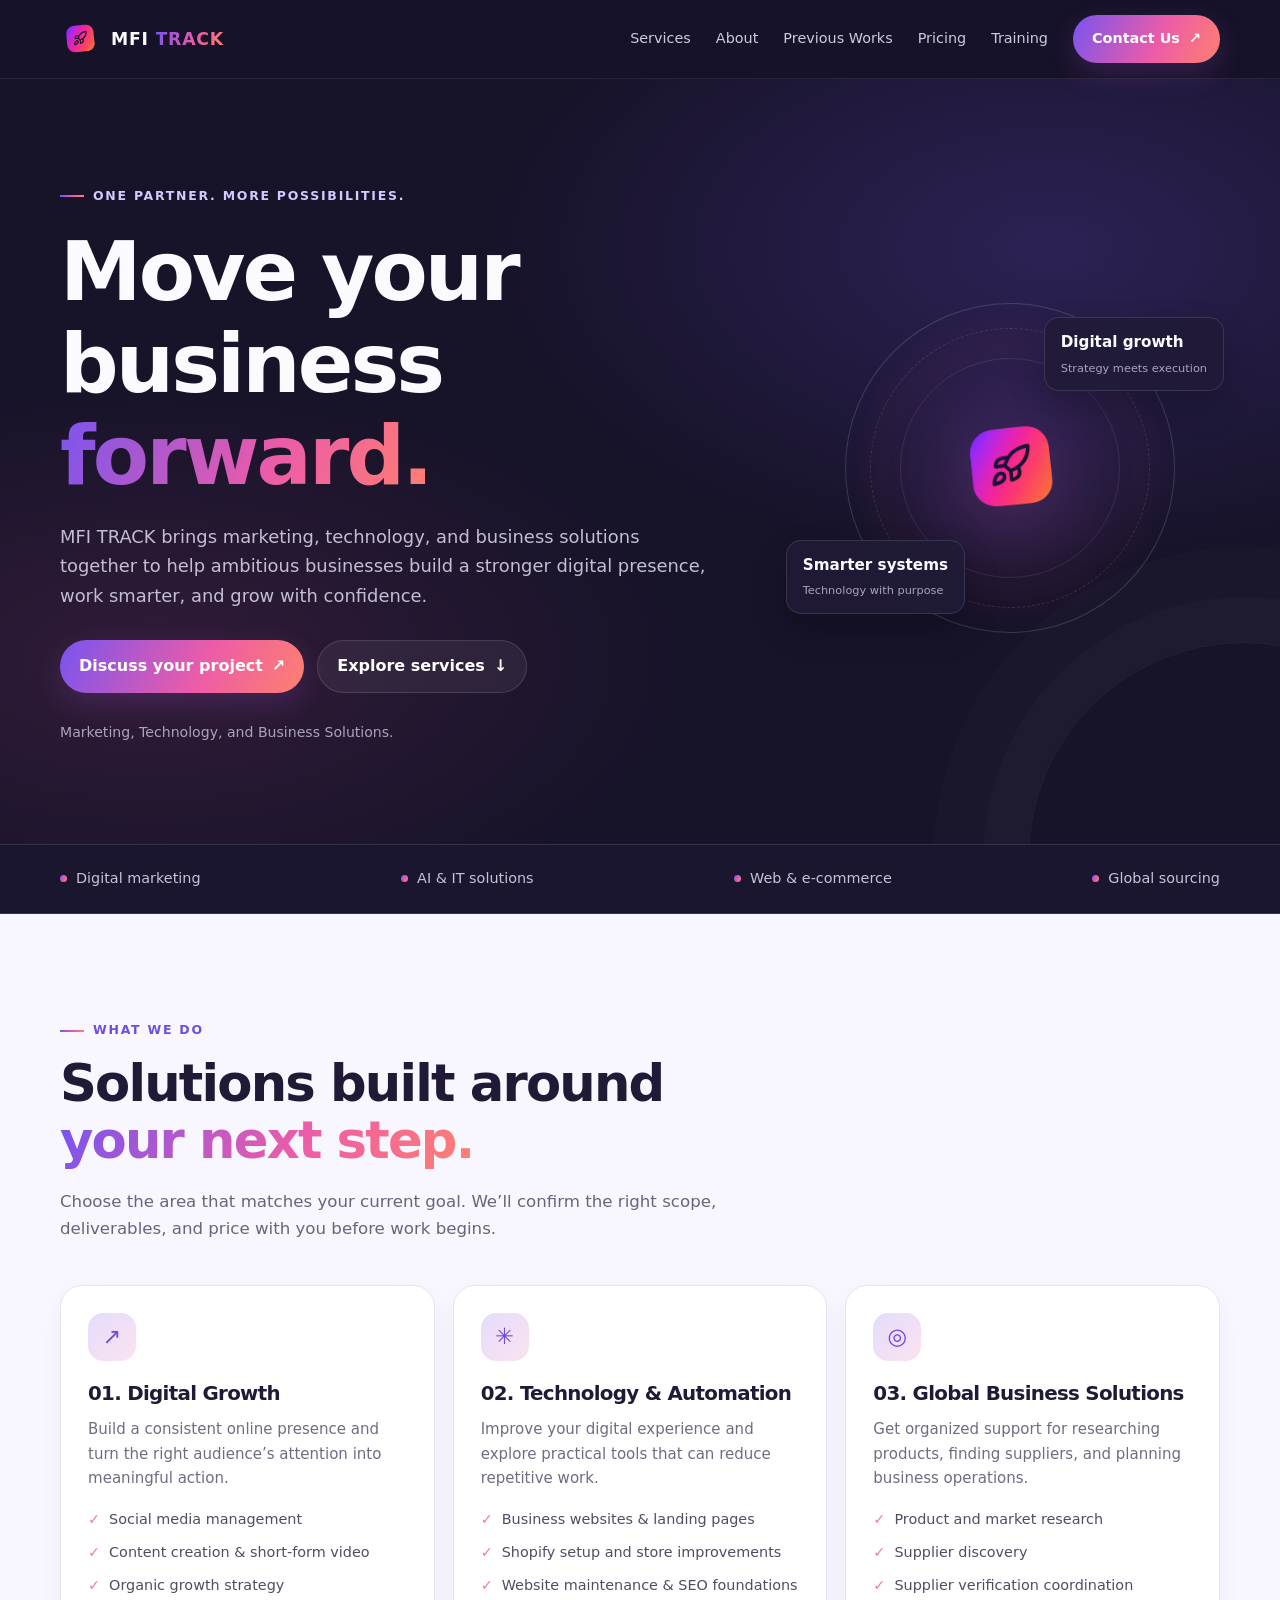
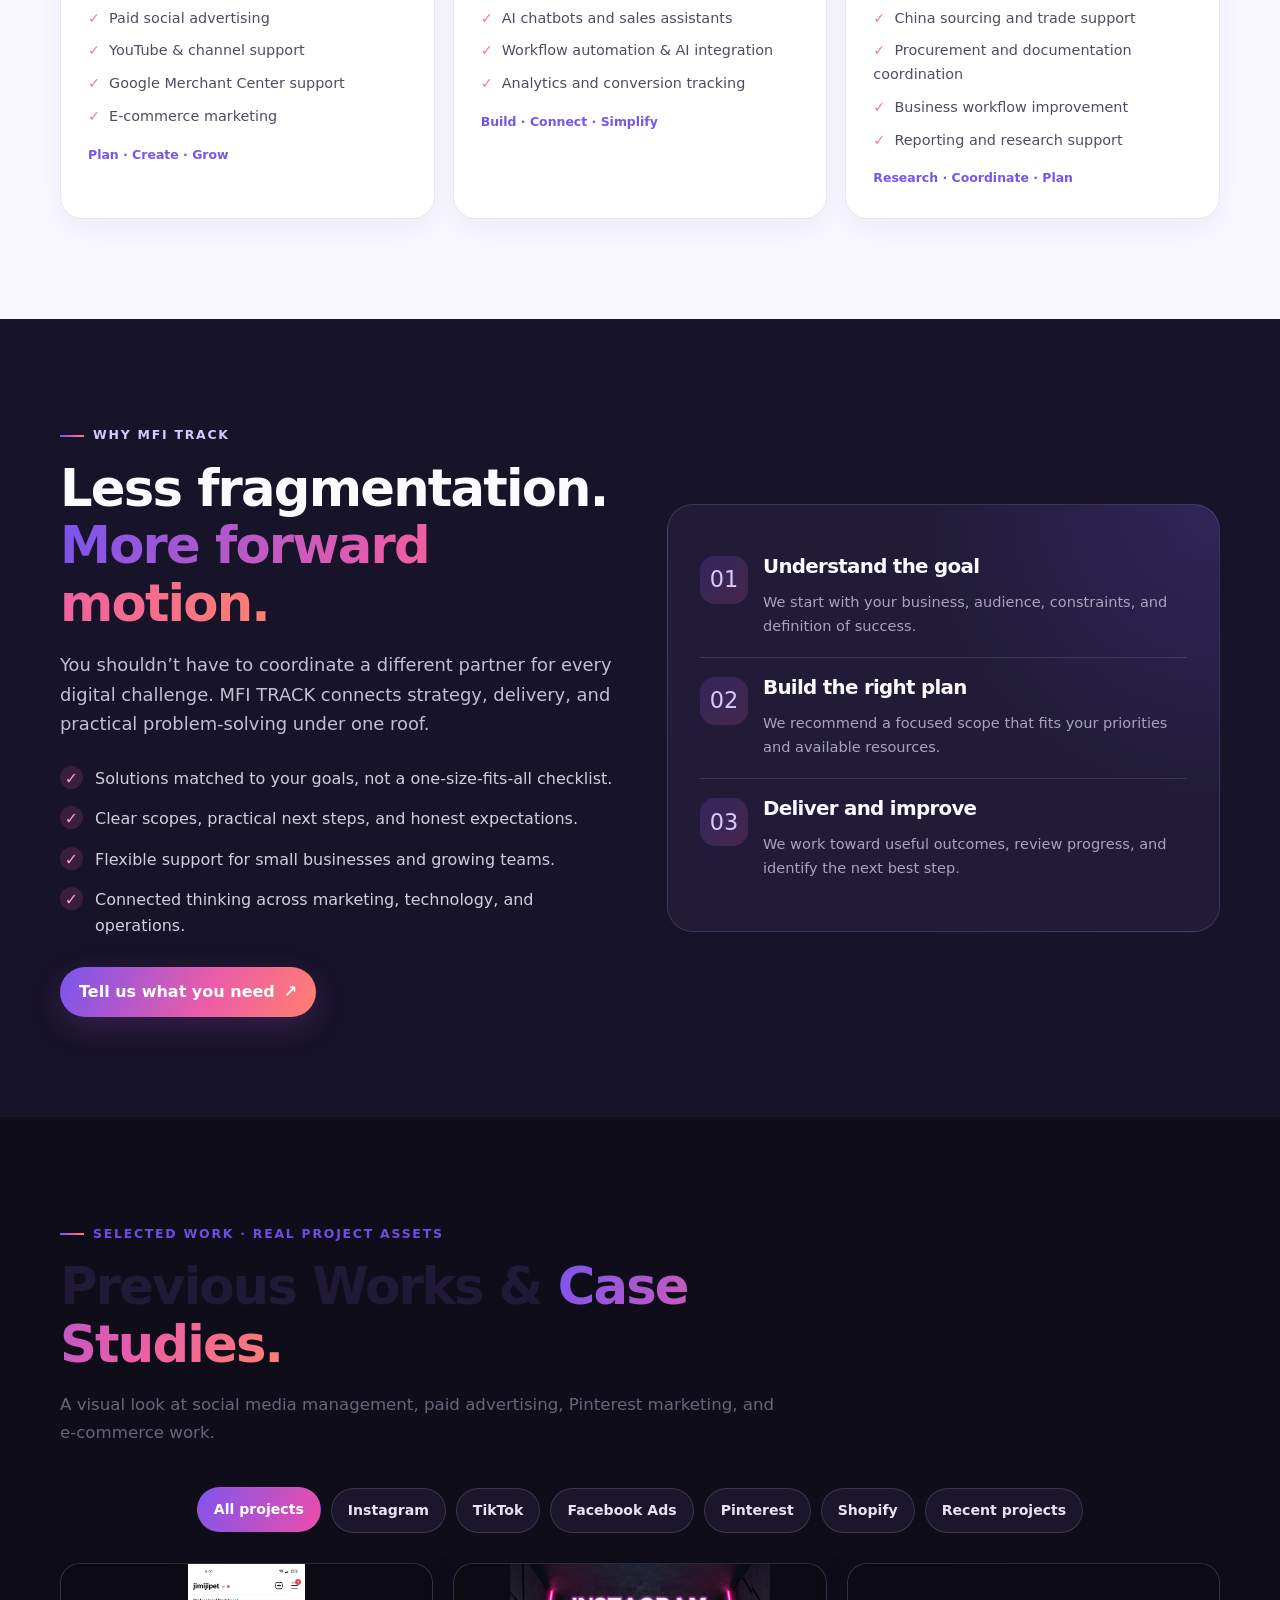
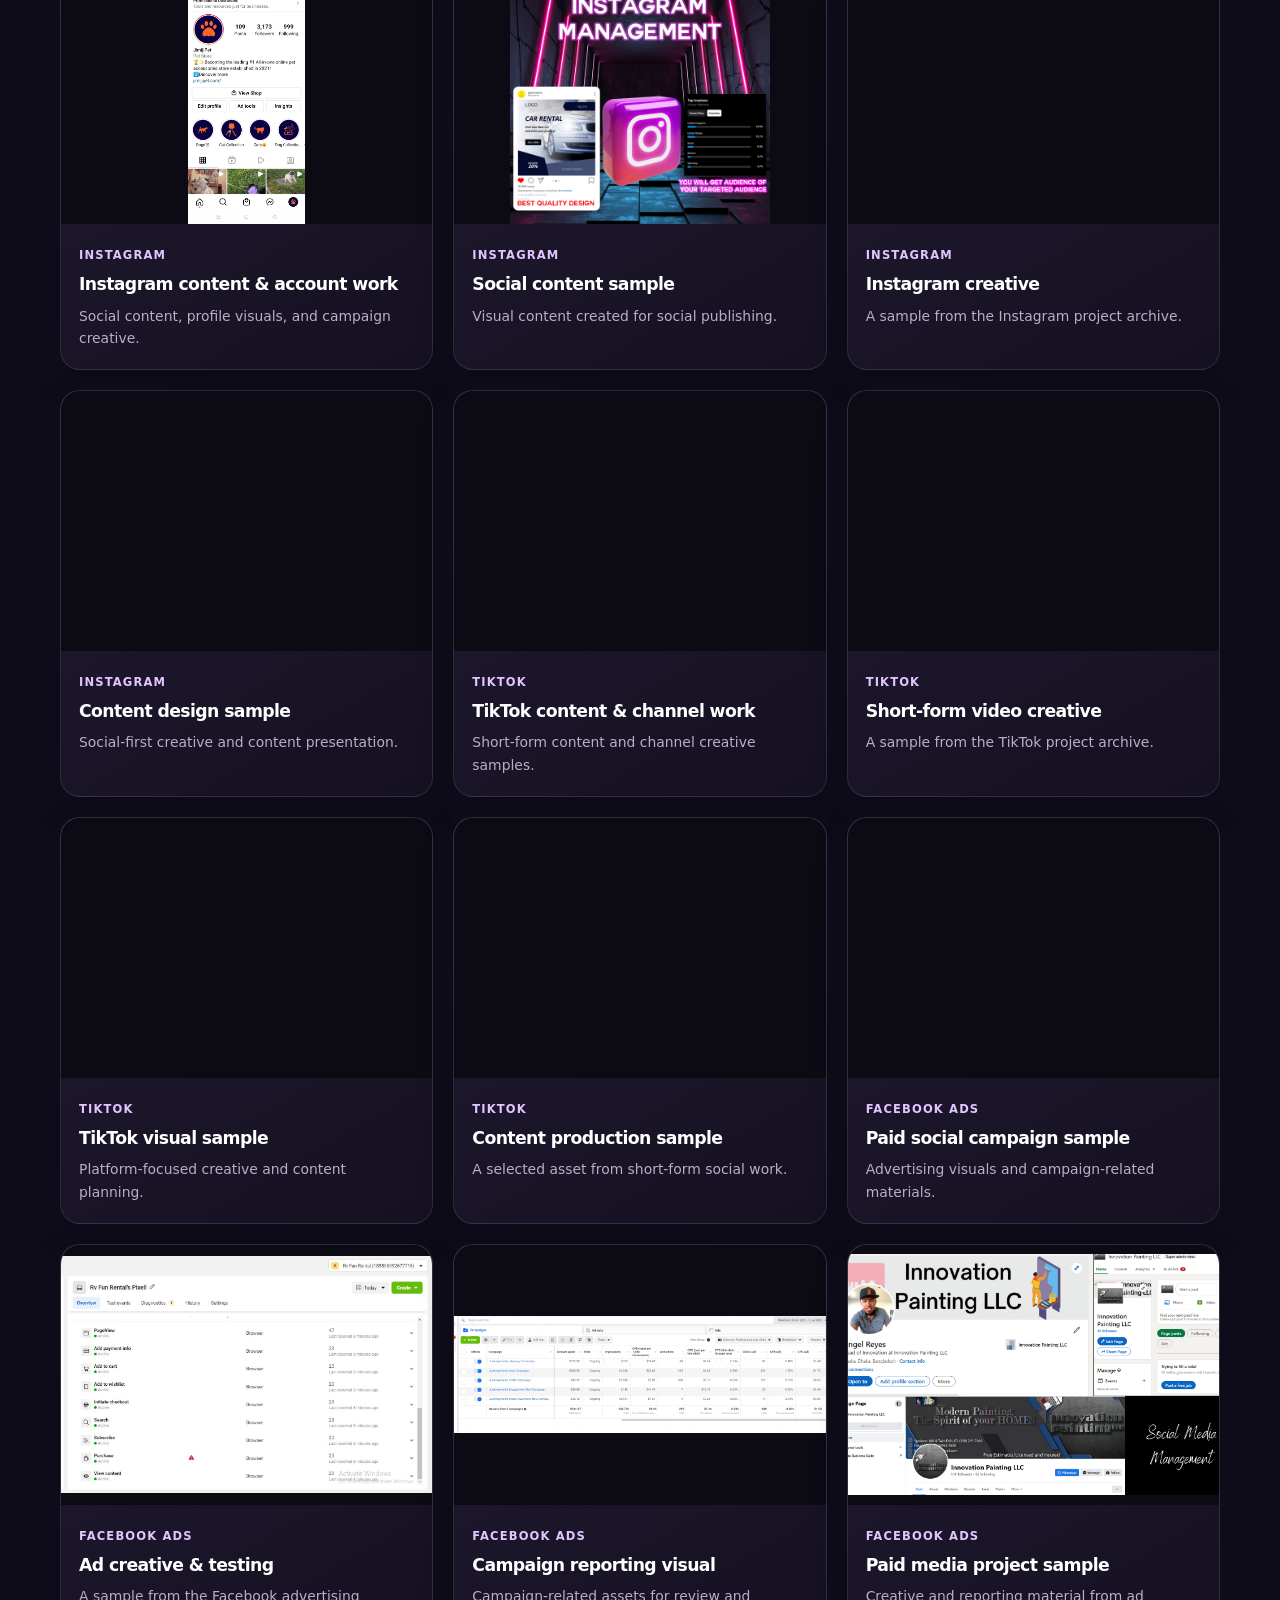
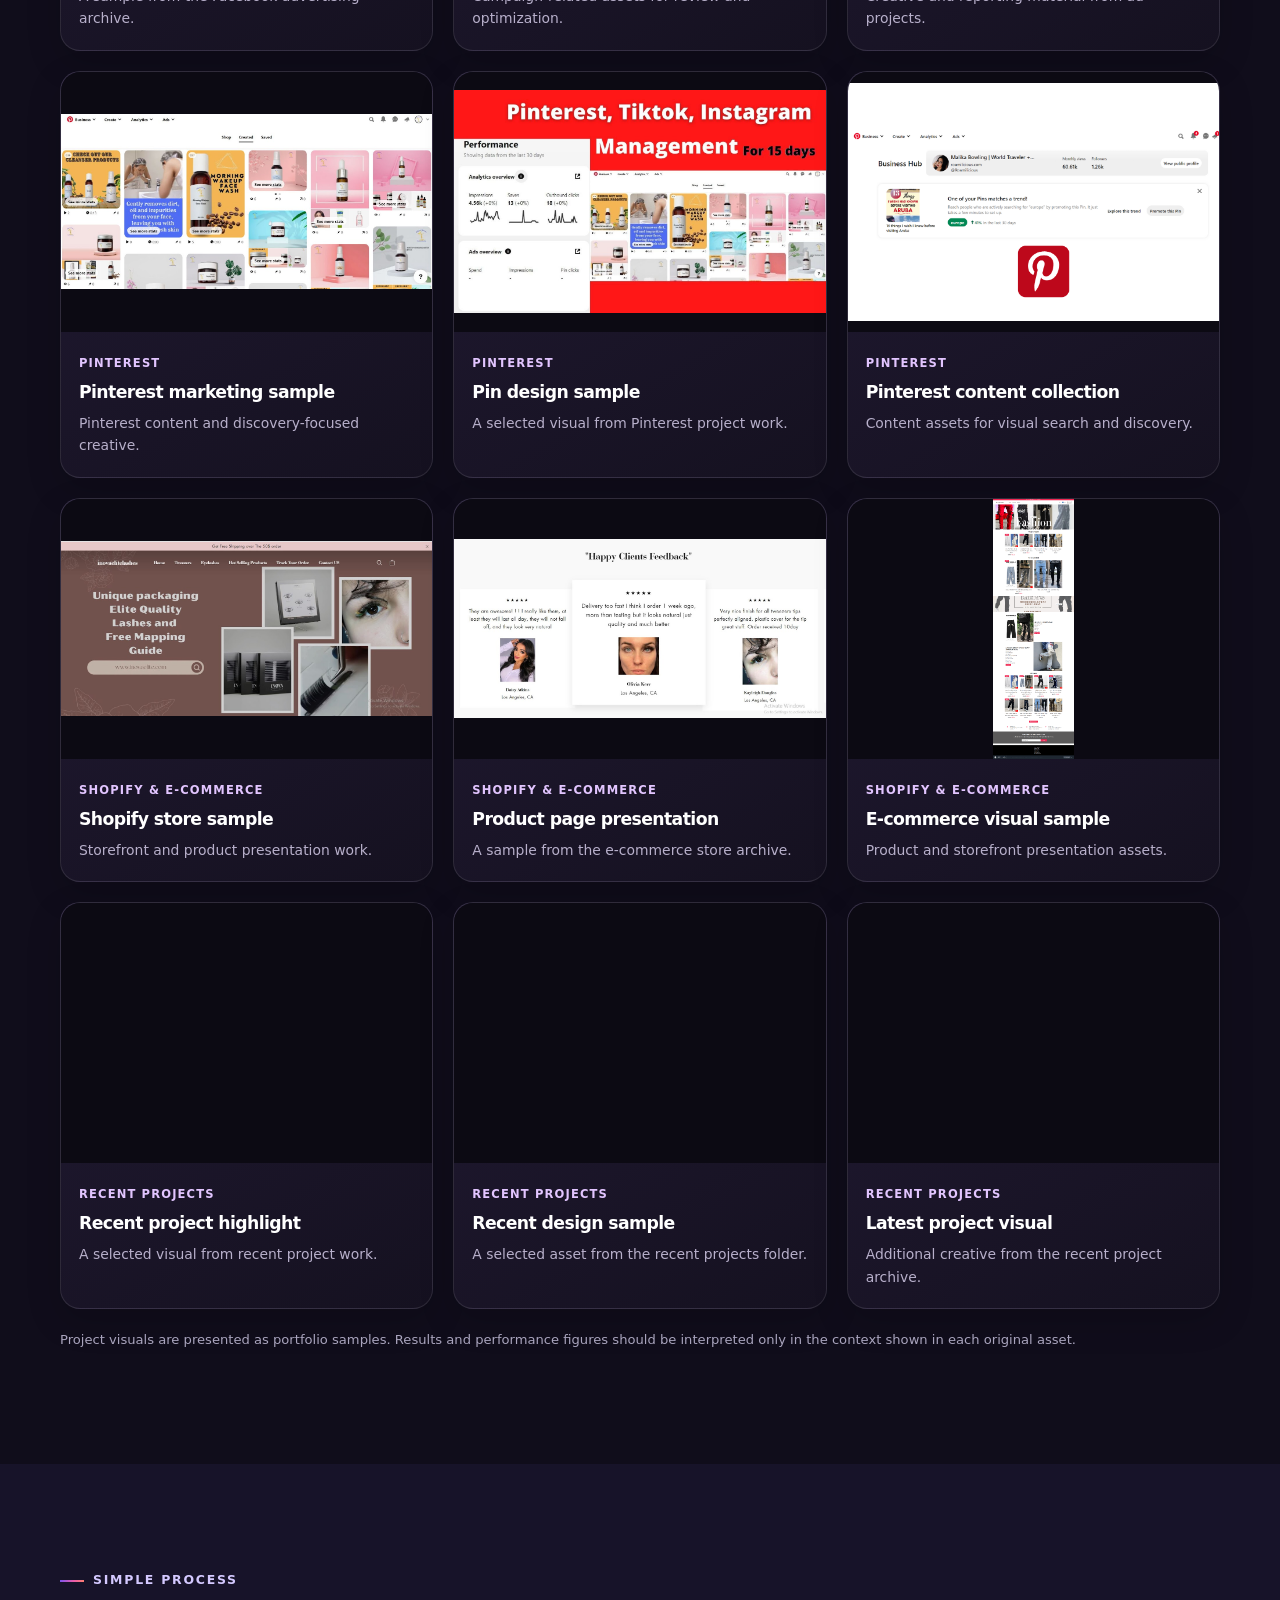
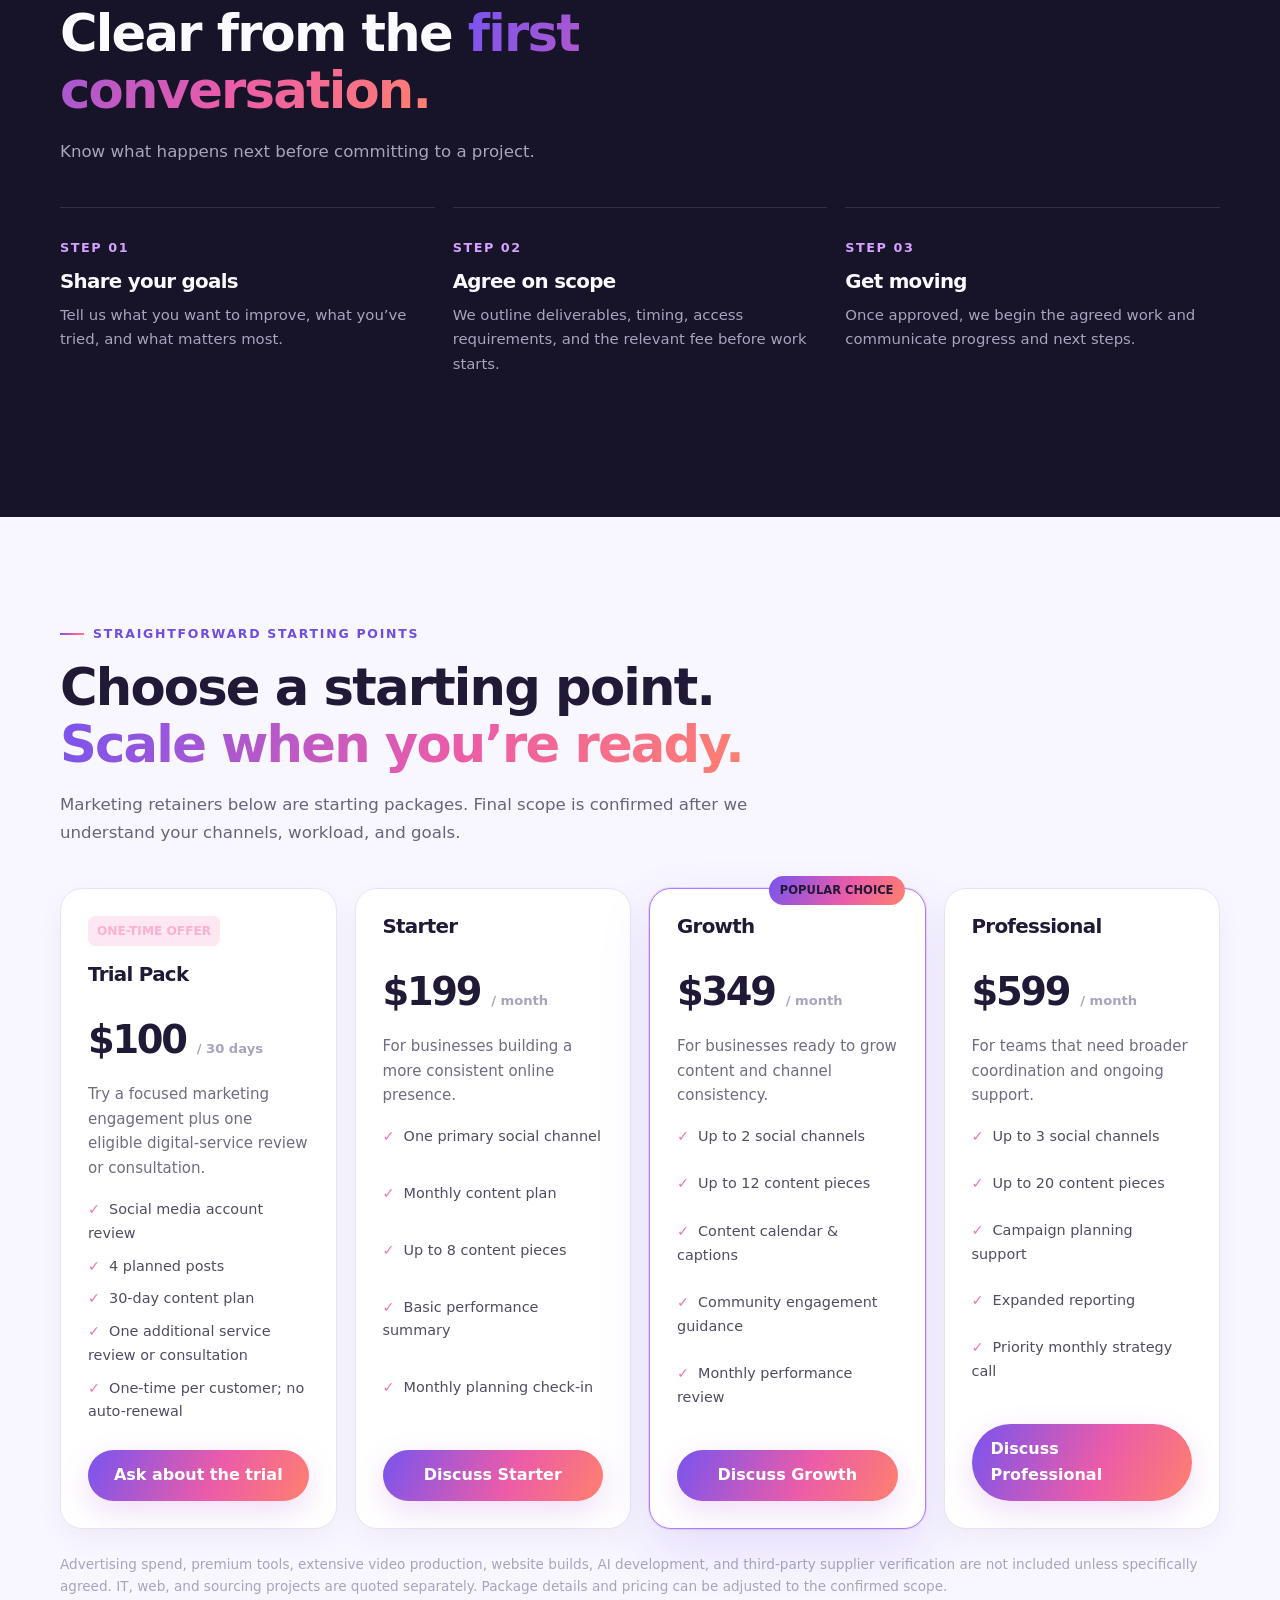
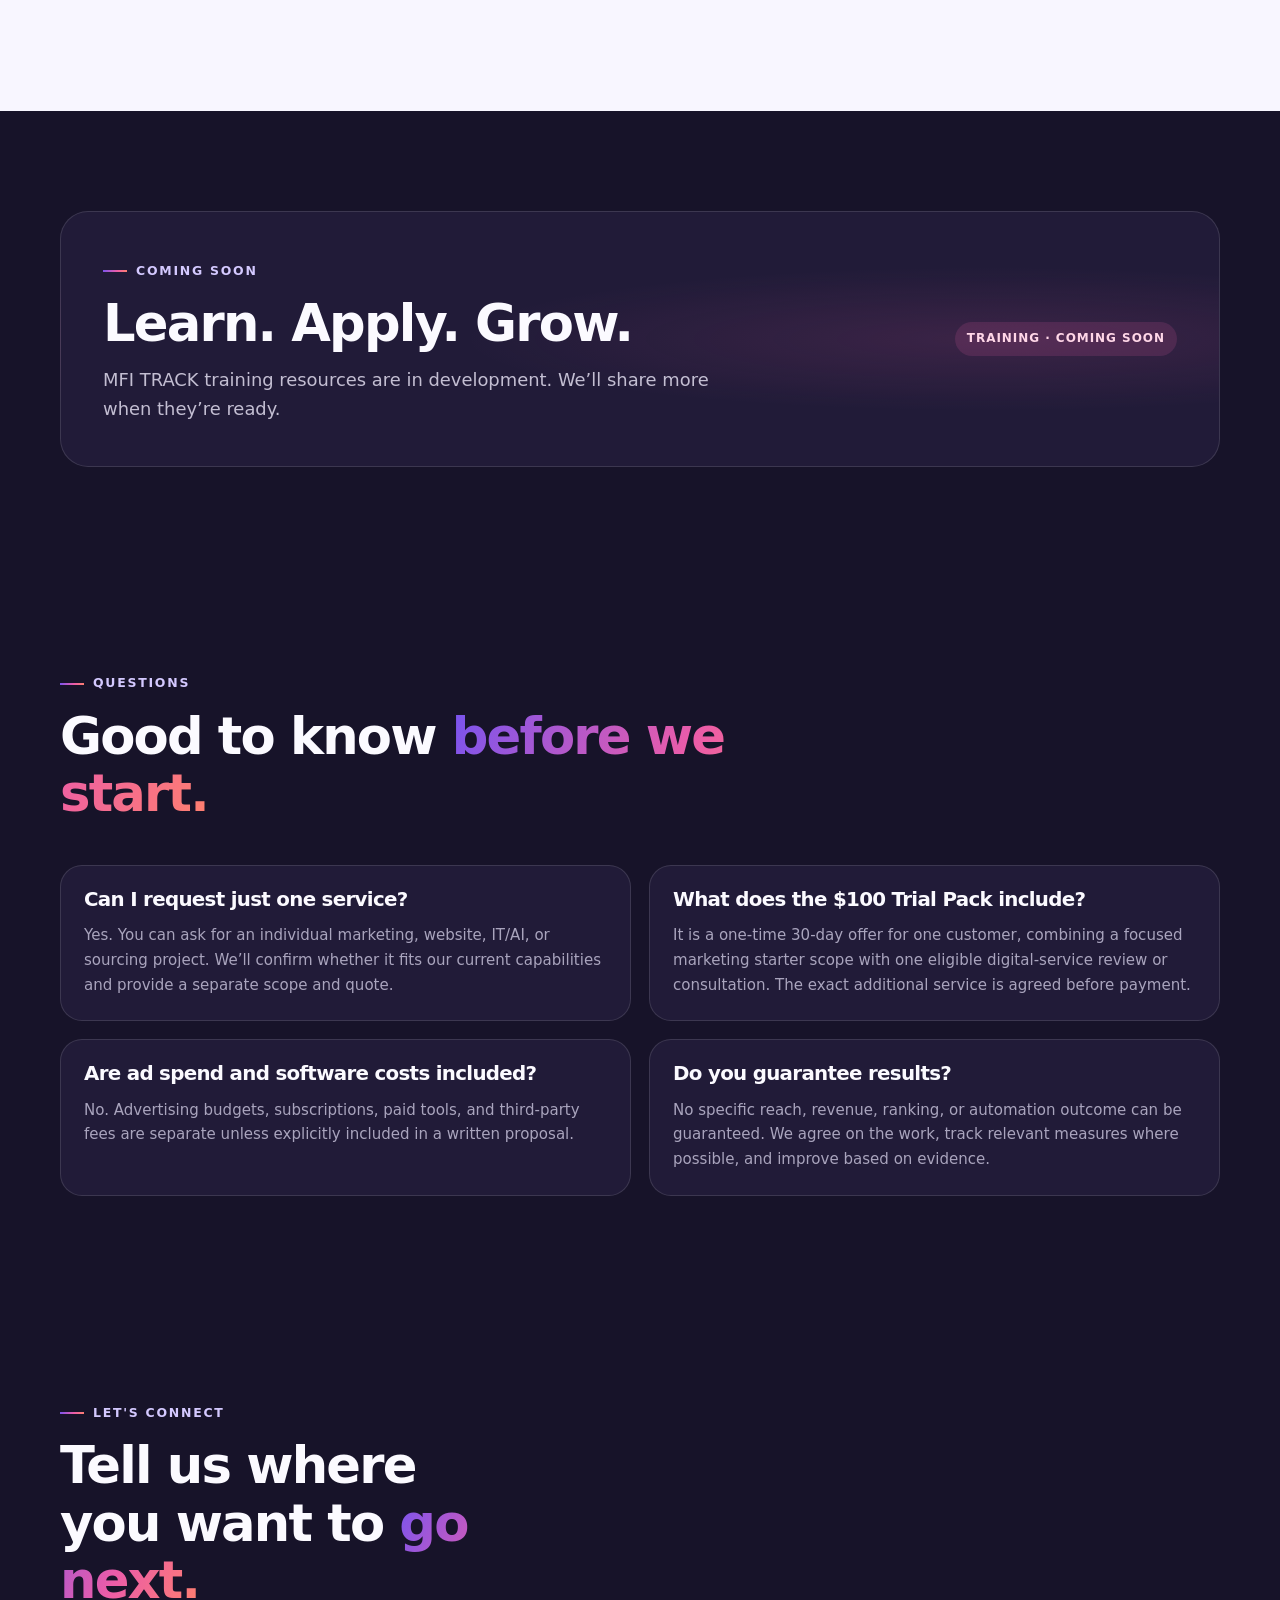
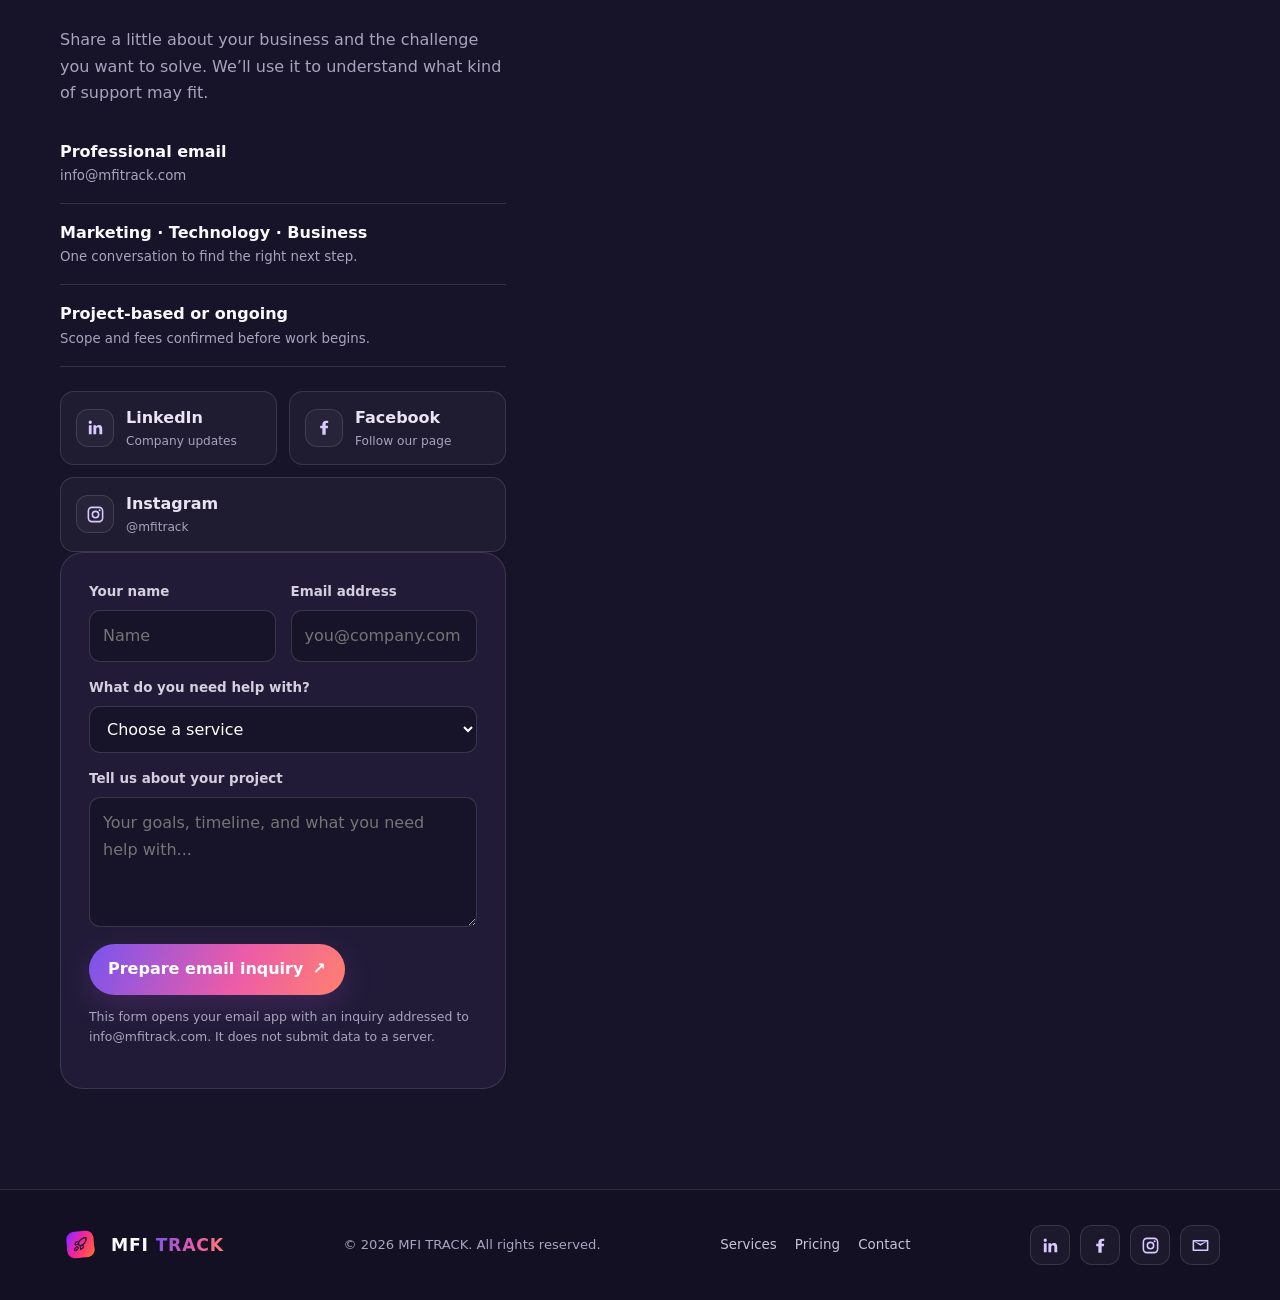
==== commit 9483d526: "Rename header CTA to Contact Us" ====
--- a/index.html
+++ b/index.html
@@ -31,7 +31,7 @@
     </a>
     <button class="menu-toggle" aria-expanded="false" aria-label="Toggle navigation">Menu ☰</button>
     <nav class="navlinks" aria-label="Main navigation">
-      <a href="#services">Services</a><a href="#about">About</a><a href="#work">Previous Works</a><a href="#pricing">Pricing</a><a href="#training">Training</a><a class="nav-cta" href="./contact.html">Let's Talk <span>↗</span></a>
+      <a href="#services">Services</a><a href="#about">About</a><a href="#work">Previous Works</a><a href="#pricing">Pricing</a><a href="#training">Training</a><a class="nav-cta" href="./contact.html">Contact Us <span>↗</span></a>
     </nav>
   </div>
 </header>
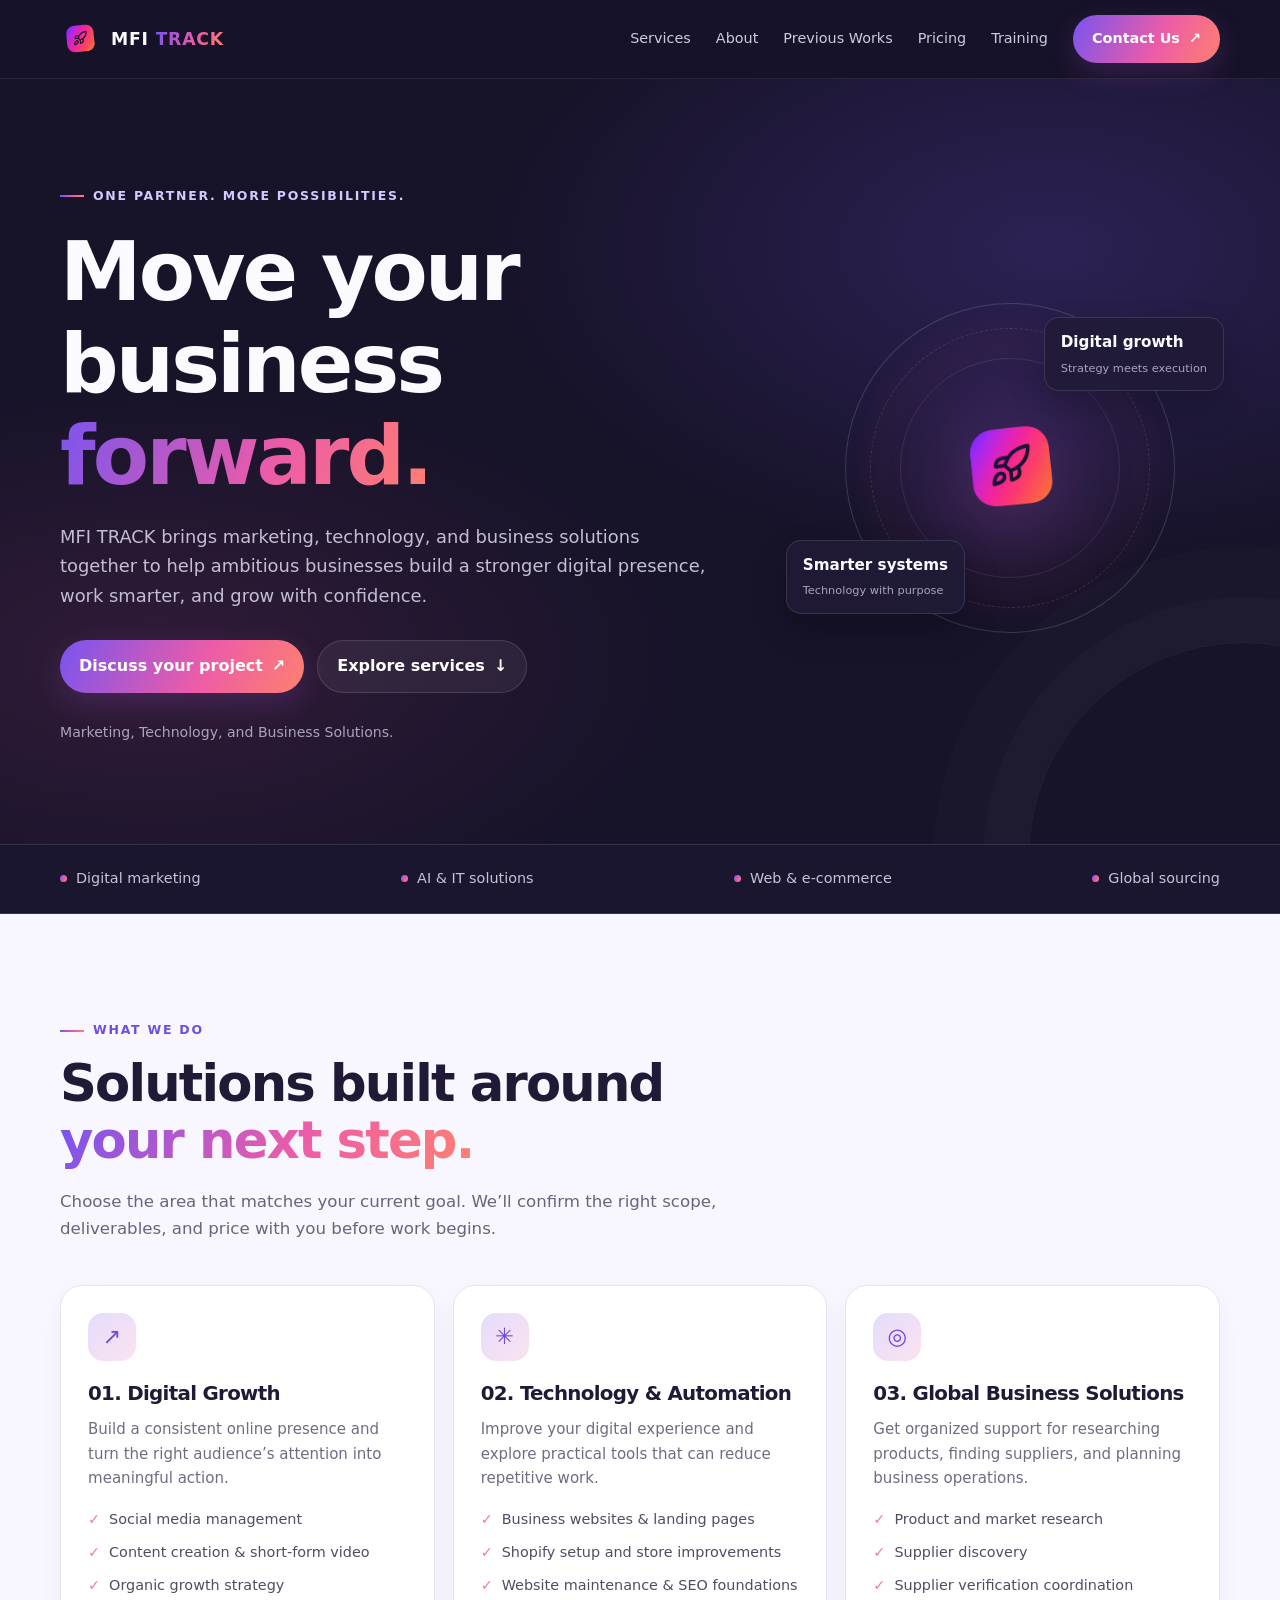
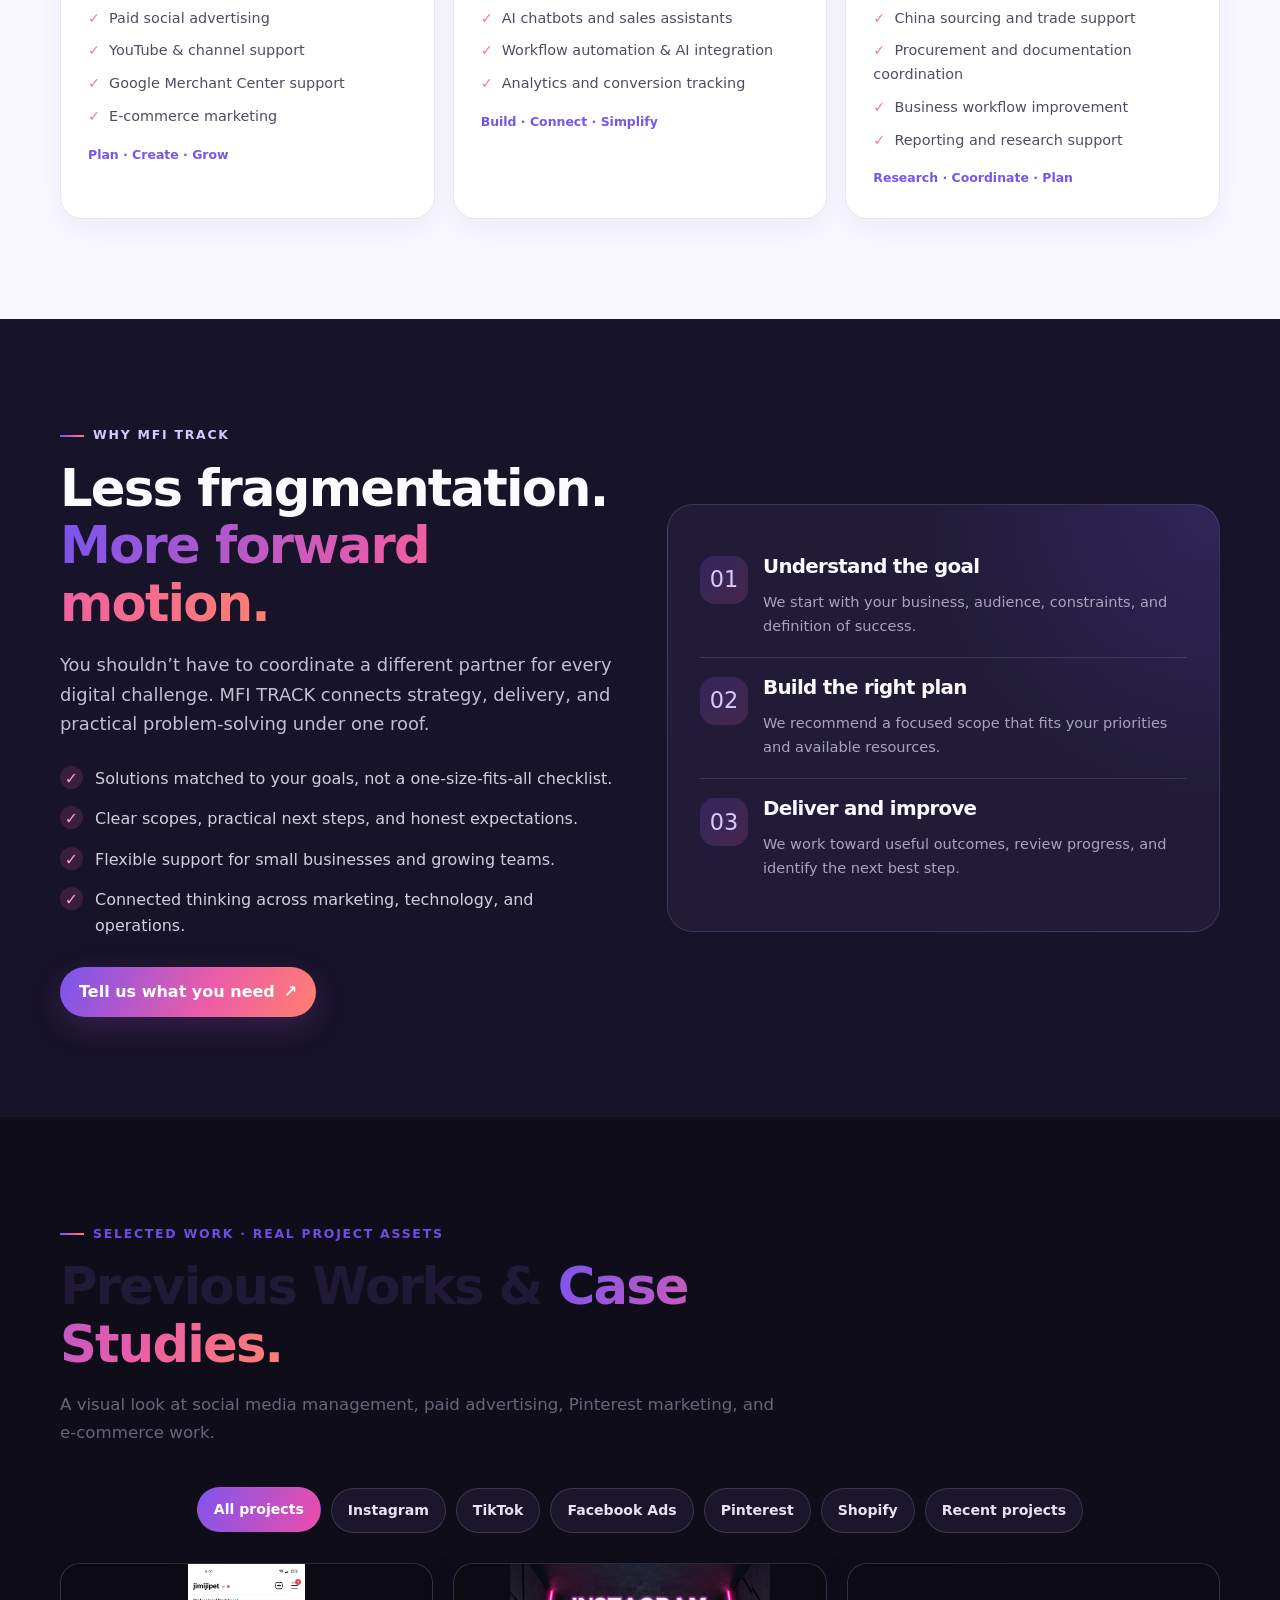
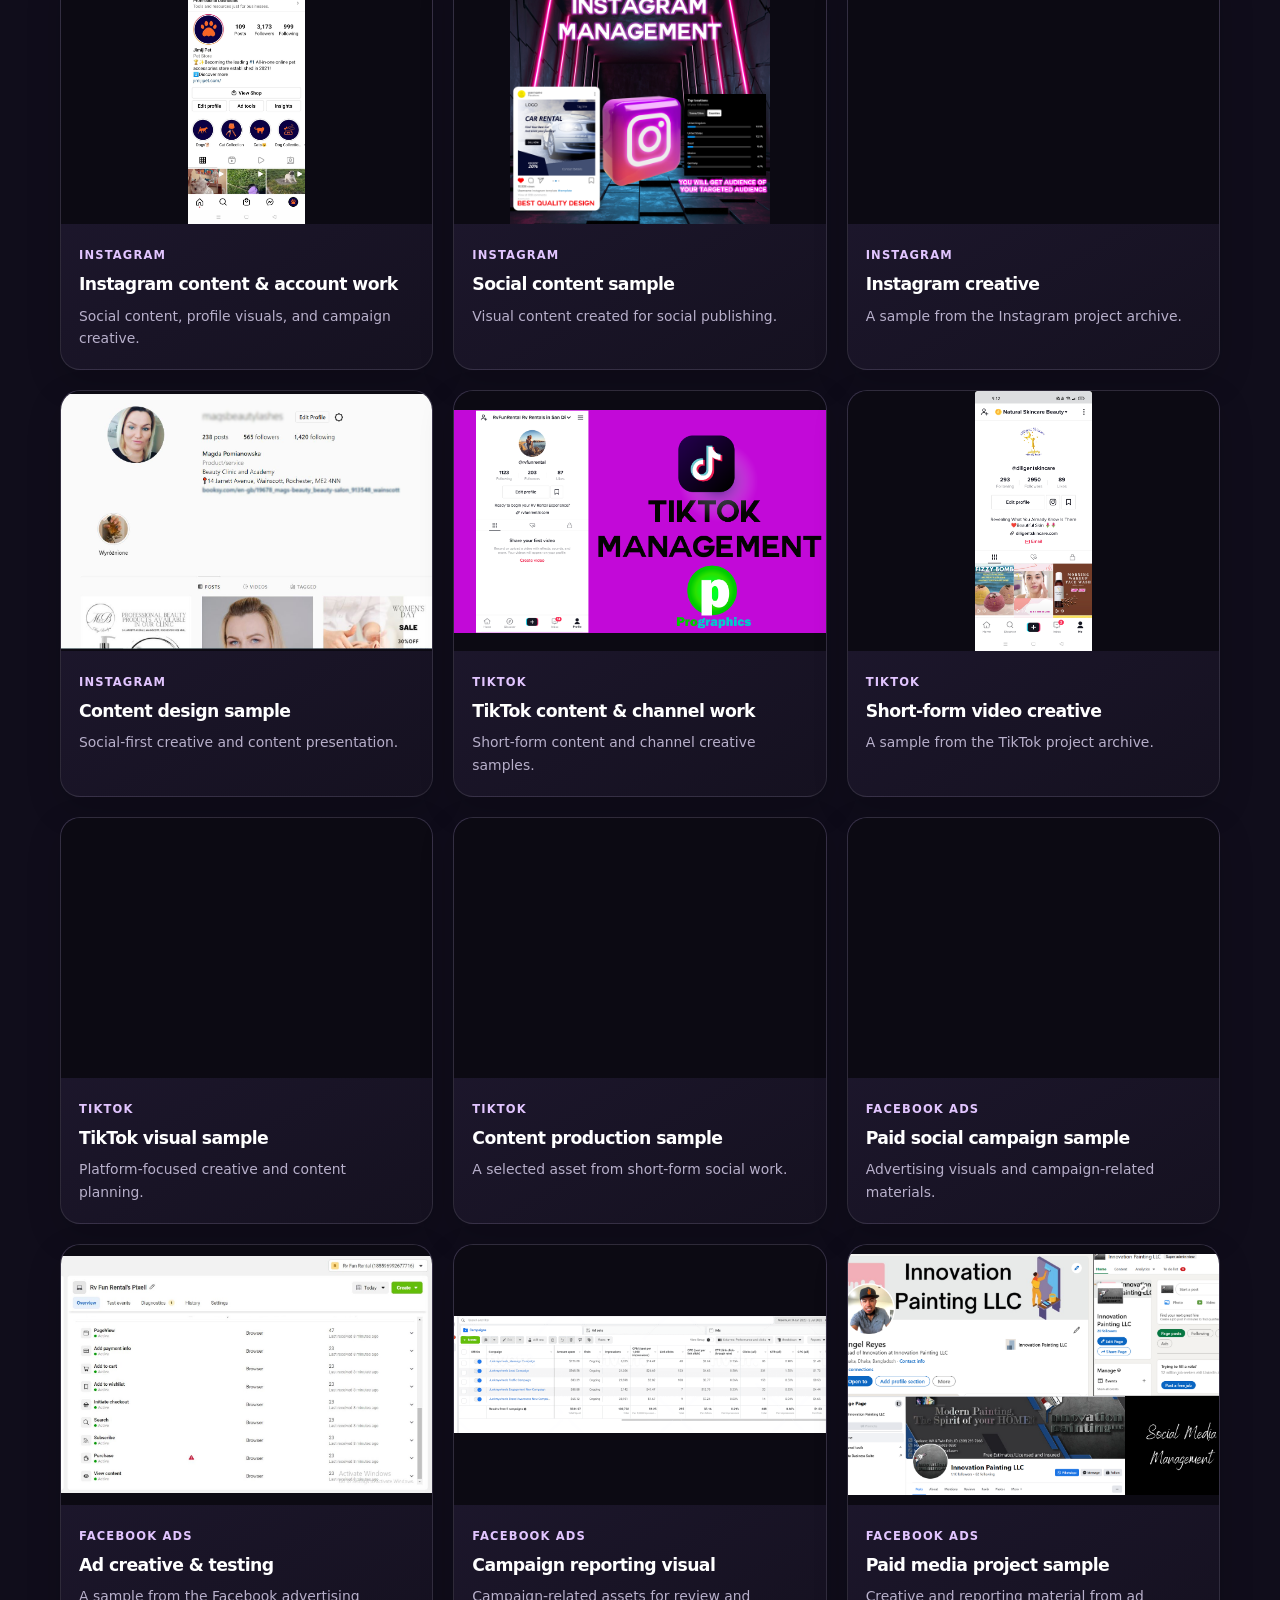
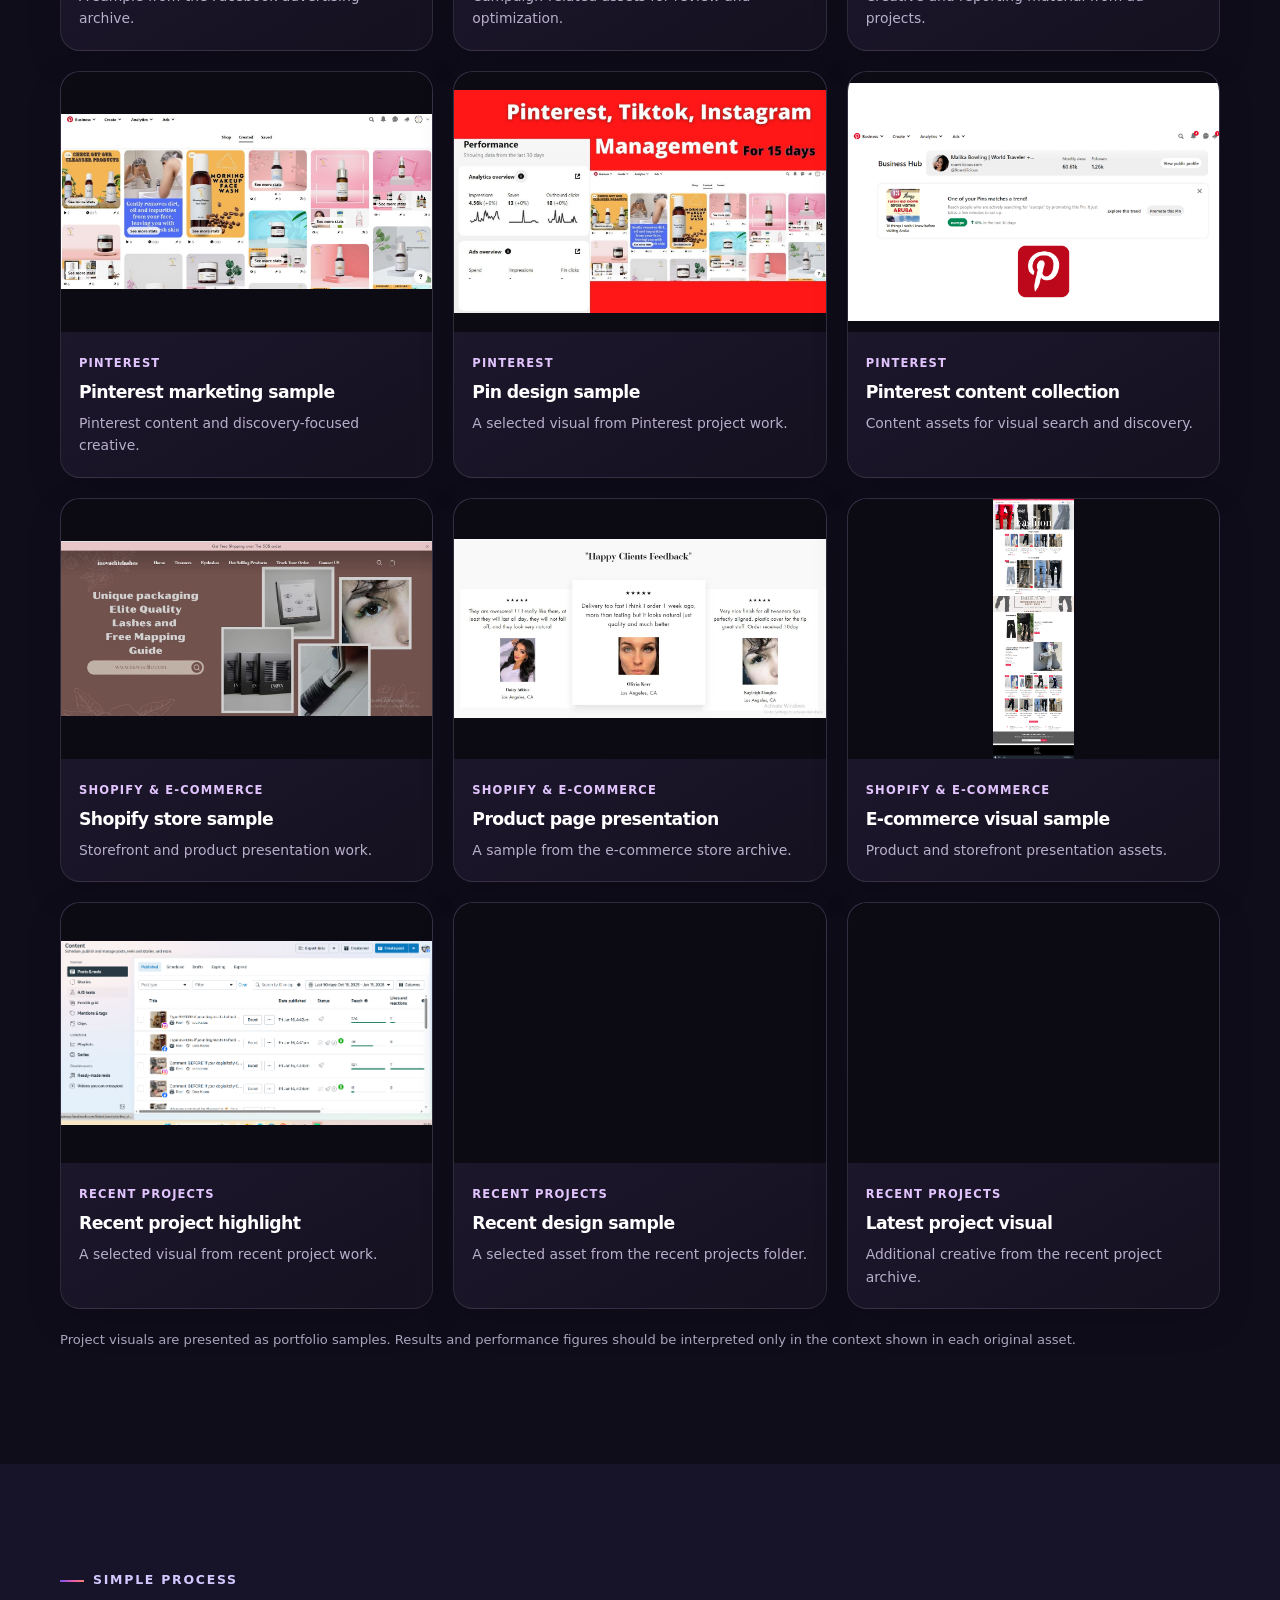
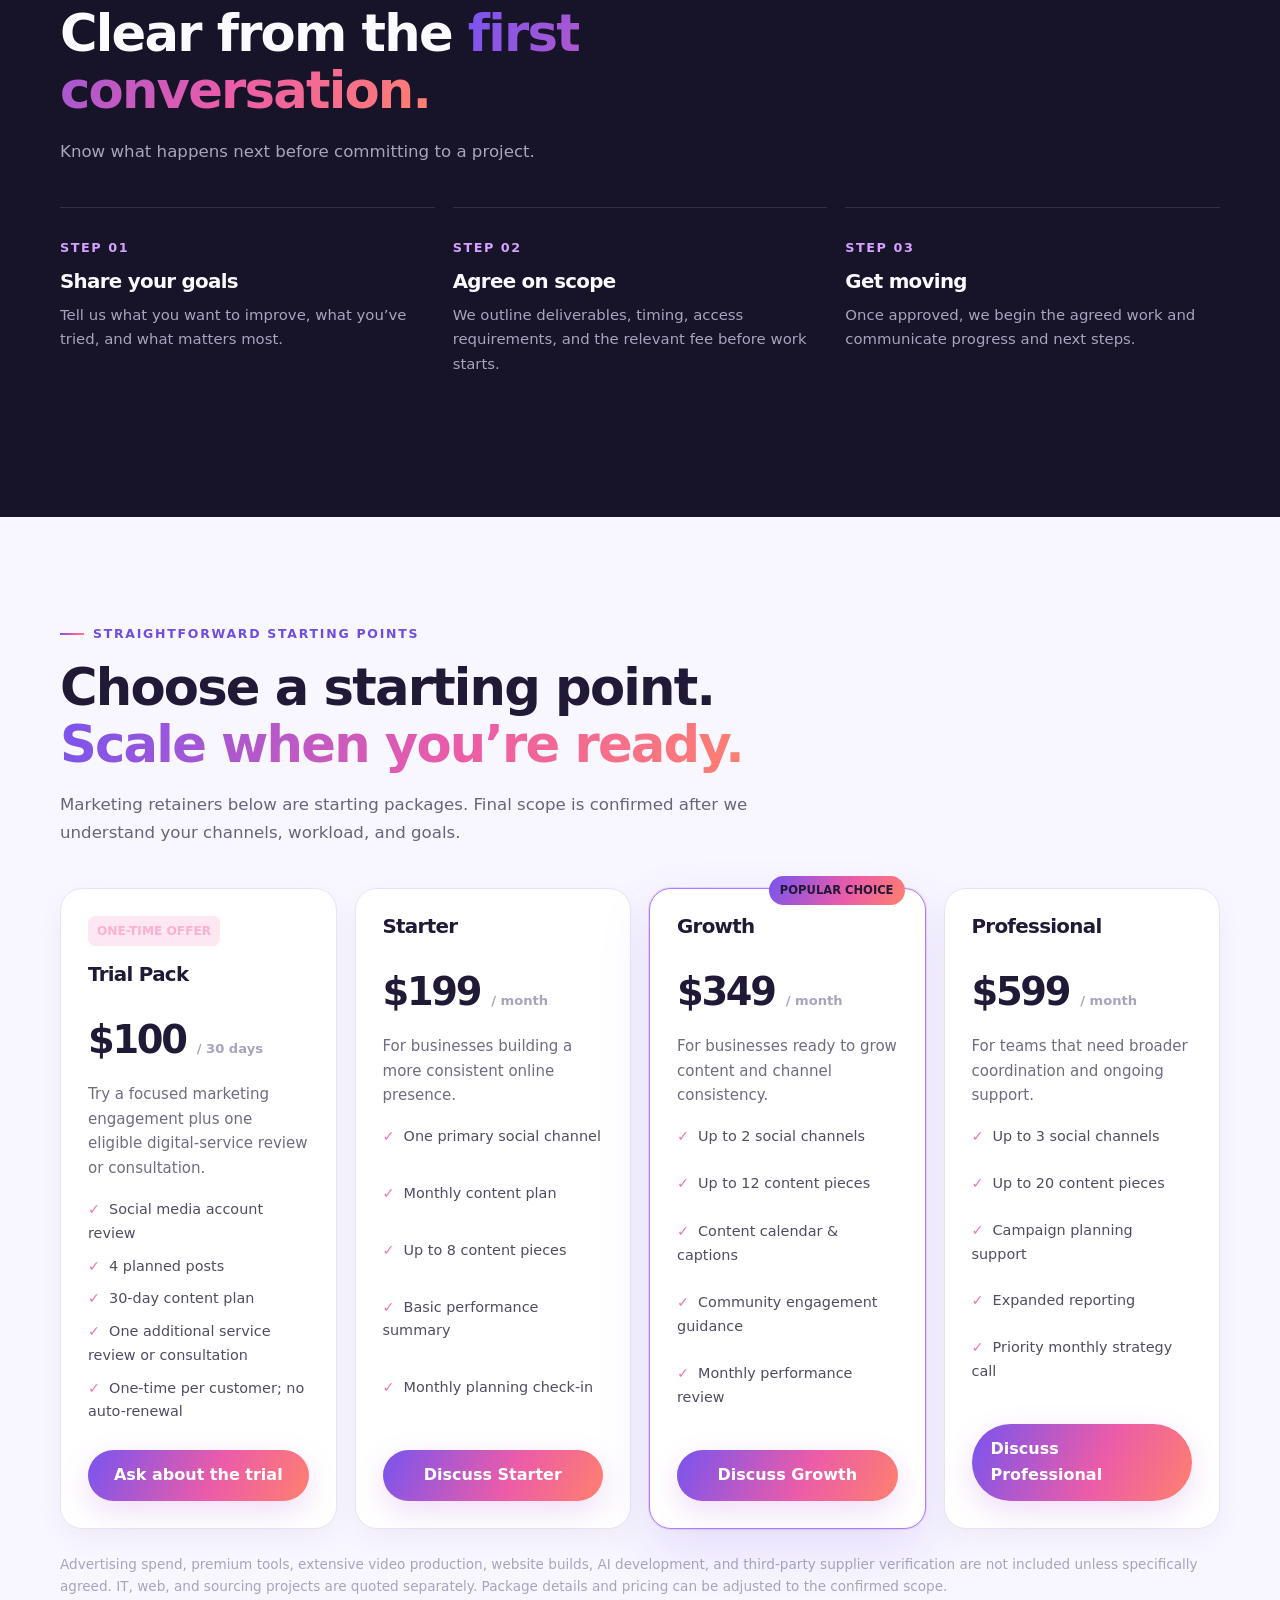
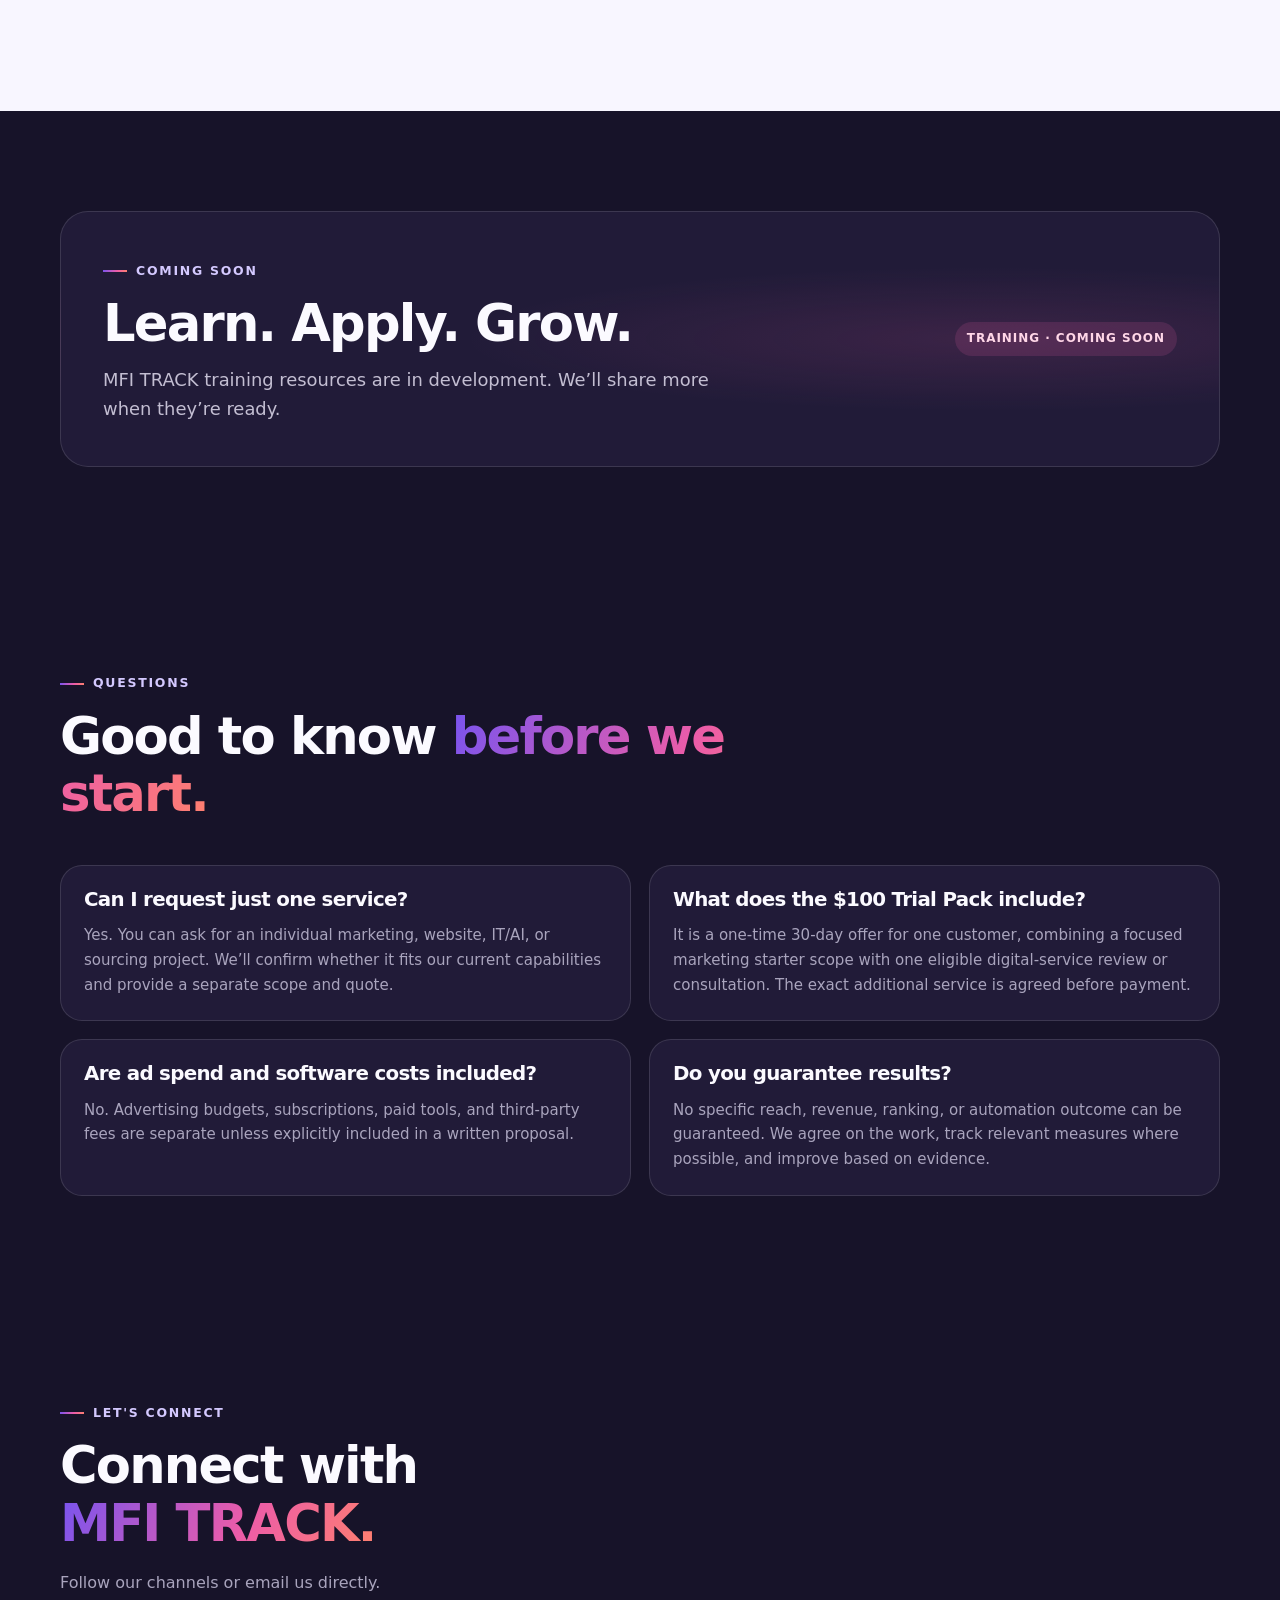
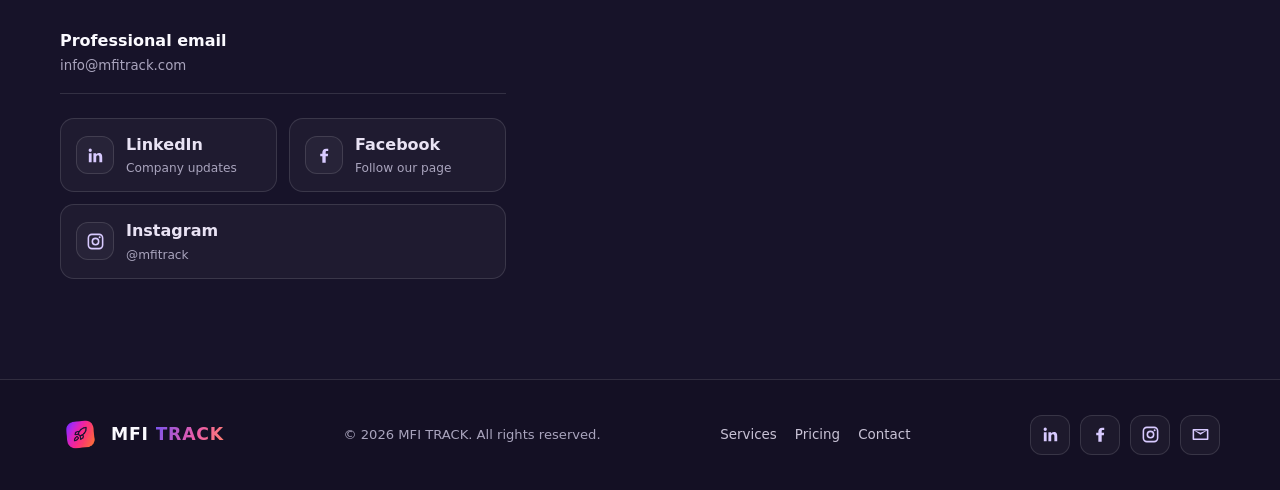
==== commit 3077e81f: "Simplify homepage contact section to email and social links" ====
--- a/index.html
+++ b/index.html
@@ -129,22 +129,7 @@
     </div>
   </div>
 </section>
-<section class="section" id="contact">
-  <div class="container contact-grid">
-    <div class="contact-info reveal"><span class="eyebrow">Let's connect</span><h2>Tell us where you want to <span class="gradient-text">go next.</span></h2><p>Share a little about your business and the challenge you want to solve. We’ll use it to understand what kind of support may fit.</p><div class="contact-method"><strong>Professional email</strong><small><a href="mailto:info@mfitrack.com">info@mfitrack.com</a></small></div><div class="contact-method"><strong>Marketing · Technology · Business</strong><small>One conversation to find the right next step.</small></div><div class="contact-method"><strong>Project-based or ongoing</strong><small>Scope and fees confirmed before work begins.</small></div><div class="contact-socials" aria-label="Connect with MFI TRACK"><a href="https://www.linkedin.com/company/mfi-track/" target="_blank" rel="noopener noreferrer"><span class="social-icon" aria-hidden="true"><svg viewBox="0 0 24 24"><path d="M20.45 20.45h-3.56v-5.57c0-1.33-.02-3.04-1.85-3.04-1.85 0-2.13 1.45-2.13 2.94v5.67H9.35V9h3.42v1.56h.05c.48-.9 1.64-1.85 3.38-1.85 3.61 0 4.28 2.37 4.28 5.45v6.29zM5.34 7.43a2.06 2.06 0 1 1 0-4.12 2.06 2.06 0 0 1 0 4.12zM7.12 20.45H3.56V9h3.56v11.45z"/></svg></span><span><strong>LinkedIn</strong><small>Company updates</small></span></a><a href="https://www.facebook.com/profile.php?id=61596431692249" target="_blank" rel="noopener noreferrer"><span class="social-icon" aria-hidden="true"><svg viewBox="0 0 24 24"><path d="M13.5 21v-8h2.7l.4-3.1h-3.1V7.92c0-.9.25-1.52 1.55-1.52h1.65V3.62C15.9 3.53 14.95 3.45 14 3.45c-2.8 0-4.72 1.71-4.72 4.86V9.9H6.6V13h2.68v8h4.22z"/></svg></span><span><strong>Facebook</strong><small>Follow our page</small></span></a><a href="https://www.instagram.com/mfitrack" target="_blank" rel="noopener noreferrer"><span class="social-icon" aria-hidden="true"><svg viewBox="0 0 24 24"><path d="M7.5 2h9A5.5 5.5 0 0 1 22 7.5v9a5.5 5.5 0 0 1-5.5 5.5h-9A5.5 5.5 0 0 1 2 16.5v-9A5.5 5.5 0 0 1 7.5 2zm0 2A3.5 3.5 0 0 0 4 7.5v9A3.5 3.5 0 0 0 7.5 20h9a3.5 3.5 0 0 0 3.5-3.5v-9A3.5 3.5 0 0 0 16.5 4h-9zM12 7a5 5 0 1 1 0 10 5 5 0 0 1 0-10zm0 2a3 3 0 1 0 0 6 3 3 0 0 0 0-6zm5.25-3.5a1.25 1.25 0 1 1 0 2.5 1.25 1.25 0 0 1 0-2.5z"/></svg></span><span><strong>Instagram</strong><small>@mfitrack</small></span></a></div>
-    <form class="contact-form reveal" id="contactForm">
-      <div class="form-grid">
-        <div class="field"><label for="name">Your name</label><input id="name" name="name" required placeholder="Name"></div>
-        <div class="field"><label for="email">Email address</label><input id="email" name="email" type="email" required placeholder="you@company.com"></div>
-        <div class="field full"><label for="service">What do you need help with?</label><select id="service" name="service" required><option value="">Choose a service</option><option>Digital Marketing</option><option>IT Services & AI</option><option>Web & E-commerce</option><option>Global Sourcing</option><option>Business Solutions</option><option>$100 Trial Pack</option><option>Not sure yet</option></select></div>
-        <div class="field full"><label for="message">Tell us about your project</label><textarea id="message" name="message" required placeholder="Your goals, timeline, and what you need help with..."></textarea></div>
-      </div>
-      <button class="btn" type="submit">Prepare email inquiry <span>↗</span></button>
-      <p class="form-hint">This form opens your email app with an inquiry addressed to info@mfitrack.com. It does not submit data to a server.</p>
-      <p id="formStatus" class="form-hint" role="status"></p>
-    </form>
-  </div>
-</section>
+<section class="section" id="contact"><div class="container contact-grid"><div class="contact-info reveal"><span class="eyebrow">Let's connect</span><h2>Connect with <span class="gradient-text">MFI TRACK.</span></h2><p>Follow our channels or email us directly.</p><div class="contact-method"><strong>Professional email</strong><small><a href="mailto:info@mfitrack.com">info@mfitrack.com</a></small></div><div class="contact-socials" aria-label="Connect with MFI TRACK"><a href="https://www.linkedin.com/company/mfi-track/" target="_blank" rel="noopener noreferrer"><span class="social-icon" aria-hidden="true"><svg viewBox="0 0 24 24"><path d="M20.45 20.45h-3.56v-5.57c0-1.33-.02-3.04-1.85-3.04-1.85 0-2.13 1.45-2.13 2.94v5.67H9.35V9h3.42v1.56h.05c.48-.9 1.64-1.85 3.38-1.85 3.61 0 4.28 2.37 4.28 5.45v6.29zM5.34 7.43a2.06 2.06 0 1 1 0-4.12 2.06 2.06 0 0 1 0 4.12zM7.12 20.45H3.56V9h3.56v11.45z"/></svg></span><span><strong>LinkedIn</strong><small>Company updates</small></span></a><a href="https://www.facebook.com/profile.php?id=61596431692249" target="_blank" rel="noopener noreferrer"><span class="social-icon" aria-hidden="true"><svg viewBox="0 0 24 24"><path d="M13.5 21v-8h2.7l.4-3.1h-3.1V7.92c0-.9.25-1.52 1.55-1.52h1.65V3.62C15.9 3.53 14.95 3.45 14 3.45c-2.8 0-4.72 1.71-4.72 4.86V9.9H6.6V13h2.68v8h4.22z"/></svg></span><span><strong>Facebook</strong><small>Follow our page</small></span></a><a href="https://www.instagram.com/mfitrack" target="_blank" rel="noopener noreferrer"><span class="social-icon" aria-hidden="true"><svg viewBox="0 0 24 24"><path d="M7.5 2h9A5.5 5.5 0 0 1 22 7.5v9a5.5 5.5 0 0 1-5.5 5.5h-9A5.5 5.5 0 0 1 2 16.5v-9A5.5 5.5 0 0 1 7.5 2zm0 2A3.5 3.5 0 0 0 4 7.5v9A3.5 3.5 0 0 0 7.5 20h9a3.5 3.5 0 0 0 3.5-3.5v-9A3.5 3.5 0 0 0 16.5 4h-9zM12 7a5 5 0 1 1 0 10 5 5 0 1 1 0-10zm0 2a3 3 0 1 0 0 6 3 3 0 0 0 0-6zm5.25-3.5a1.25 1.25 0 1 1 0 2.5 1.25 1.25 0 0 1 0-2.5z"/></svg></span><span><strong>Instagram</strong><small>@mfitrack</small></span></a></div></div></div></section>
 </main>
 <footer class="footer"><div class="container footer-inner"><a class="brand" href="#home"><img class="brand-mark" src="./logo.png?v=4" alt="MFI TRACK logo"><span>MFI <span class="gradient-text">TRACK</span></span></a><p>© <span id="year"></span> MFI TRACK. All rights reserved.</p><div class="footer-links"><a href="#services">Services</a><a href="#pricing">Pricing</a><a href="./contact.html">Contact</a></div><div class="footer-socials" aria-label="MFI TRACK social links"><a class="social-icon" href="https://www.linkedin.com/company/mfi-track/" target="_blank" rel="noopener noreferrer" aria-label="MFI TRACK on LinkedIn"><svg viewBox="0 0 24 24"><path d="M20.45 20.45h-3.56v-5.57c0-1.33-.02-3.04-1.85-3.04-1.85 0-2.13 1.45-2.13 2.94v5.67H9.35V9h3.42v1.56h.05c.48-.9 1.64-1.85 3.38-1.85 3.61 0 4.28 2.37 4.28 5.45v6.29zM5.34 7.43a2.06 2.06 0 1 1 0-4.12 2.06 2.06 0 0 1 0 4.12zM7.12 20.45H3.56V9h3.56v11.45z"/></svg></a><a class="social-icon" href="https://www.facebook.com/profile.php?id=61596431692249" target="_blank" rel="noopener noreferrer" aria-label="MFI TRACK on Facebook"><svg viewBox="0 0 24 24"><path d="M13.5 21v-8h2.7l.4-3.1h-3.1V7.92c0-.9.25-1.52 1.55-1.52h1.65V3.62C15.9 3.53 14.95 3.45 14 3.45c-2.8 0-4.72 1.71-4.72 4.86V9.9H6.6V13h2.68v8h4.22z"/></svg></a><a class="social-icon" href="https://www.instagram.com/mfitrack" target="_blank" rel="noopener noreferrer" aria-label="MFI TRACK on Instagram"><svg viewBox="0 0 24 24"><path d="M7.5 2h9A5.5 5.5 0 0 1 22 7.5v9a5.5 5.5 0 0 1-5.5 5.5h-9A5.5 5.5 0 0 1 2 16.5v-9A5.5 5.5 0 0 1 7.5 2zm0 2A3.5 3.5 0 0 0 4 7.5v9A3.5 3.5 0 0 0 7.5 20h9a3.5 3.5 0 0 0 3.5-3.5v-9A3.5 3.5 0 0 0 16.5 4h-9zM12 7a5 5 0 1 1 0 10 5 5 0 0 1 0-10zm0 2a3 3 0 1 0 0 6 3 3 0 0 0 0-6zm5.25-3.5a1.25 1.25 0 1 1 0 2.5 1.25 1.25 0 0 1 0-2.5z"/></svg></a><a class="social-icon" href="mailto:info@mfitrack.com" aria-label="Email MFI TRACK"><svg viewBox="0 0 24 24"><path d="M3 5h18a1 1 0 0 1 1 1v12a1 1 0 0 1-1 1H3a1 1 0 0 1-1-1V6a1 1 0 0 1 1-1zm9 7.2L4 7v10h16V7l-8 5.2zm0-2.4L19.2 7H4.8L12 9.8z"/></svg></a></div></div></footer>
 <script>
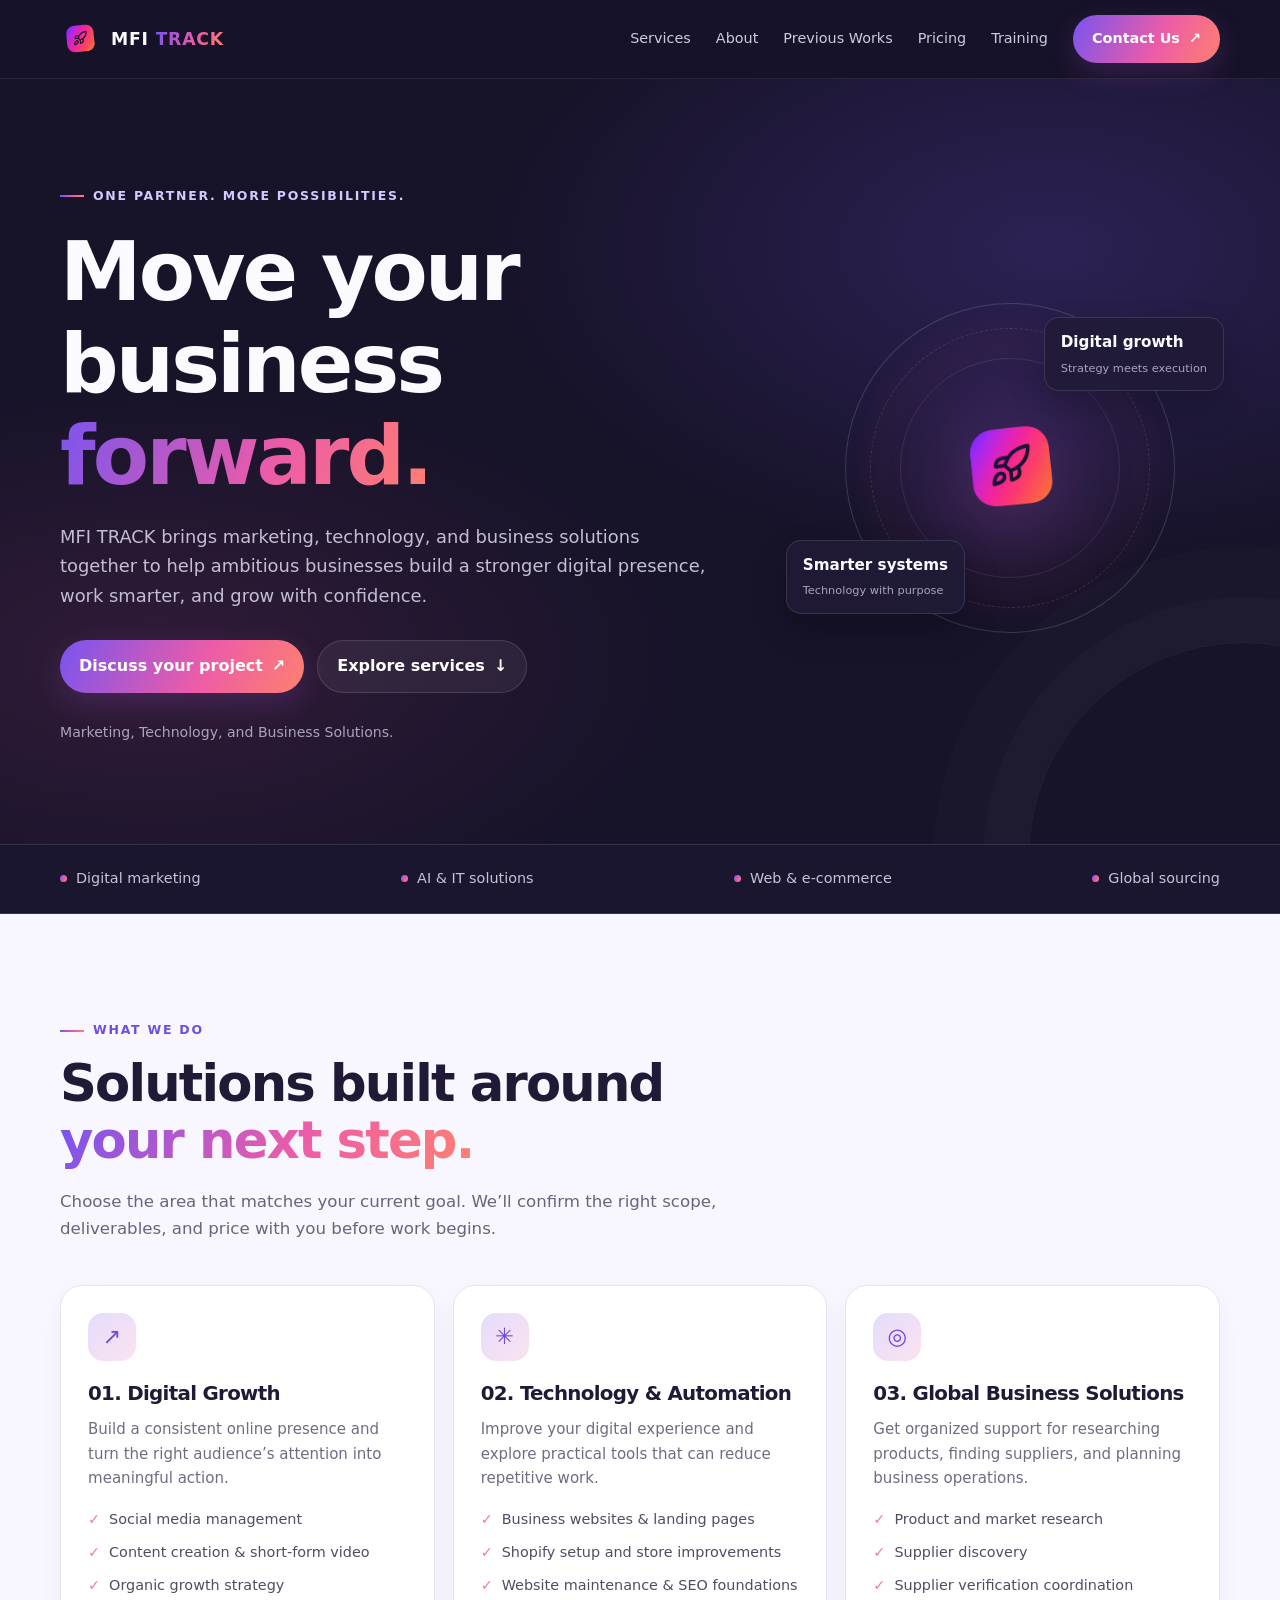
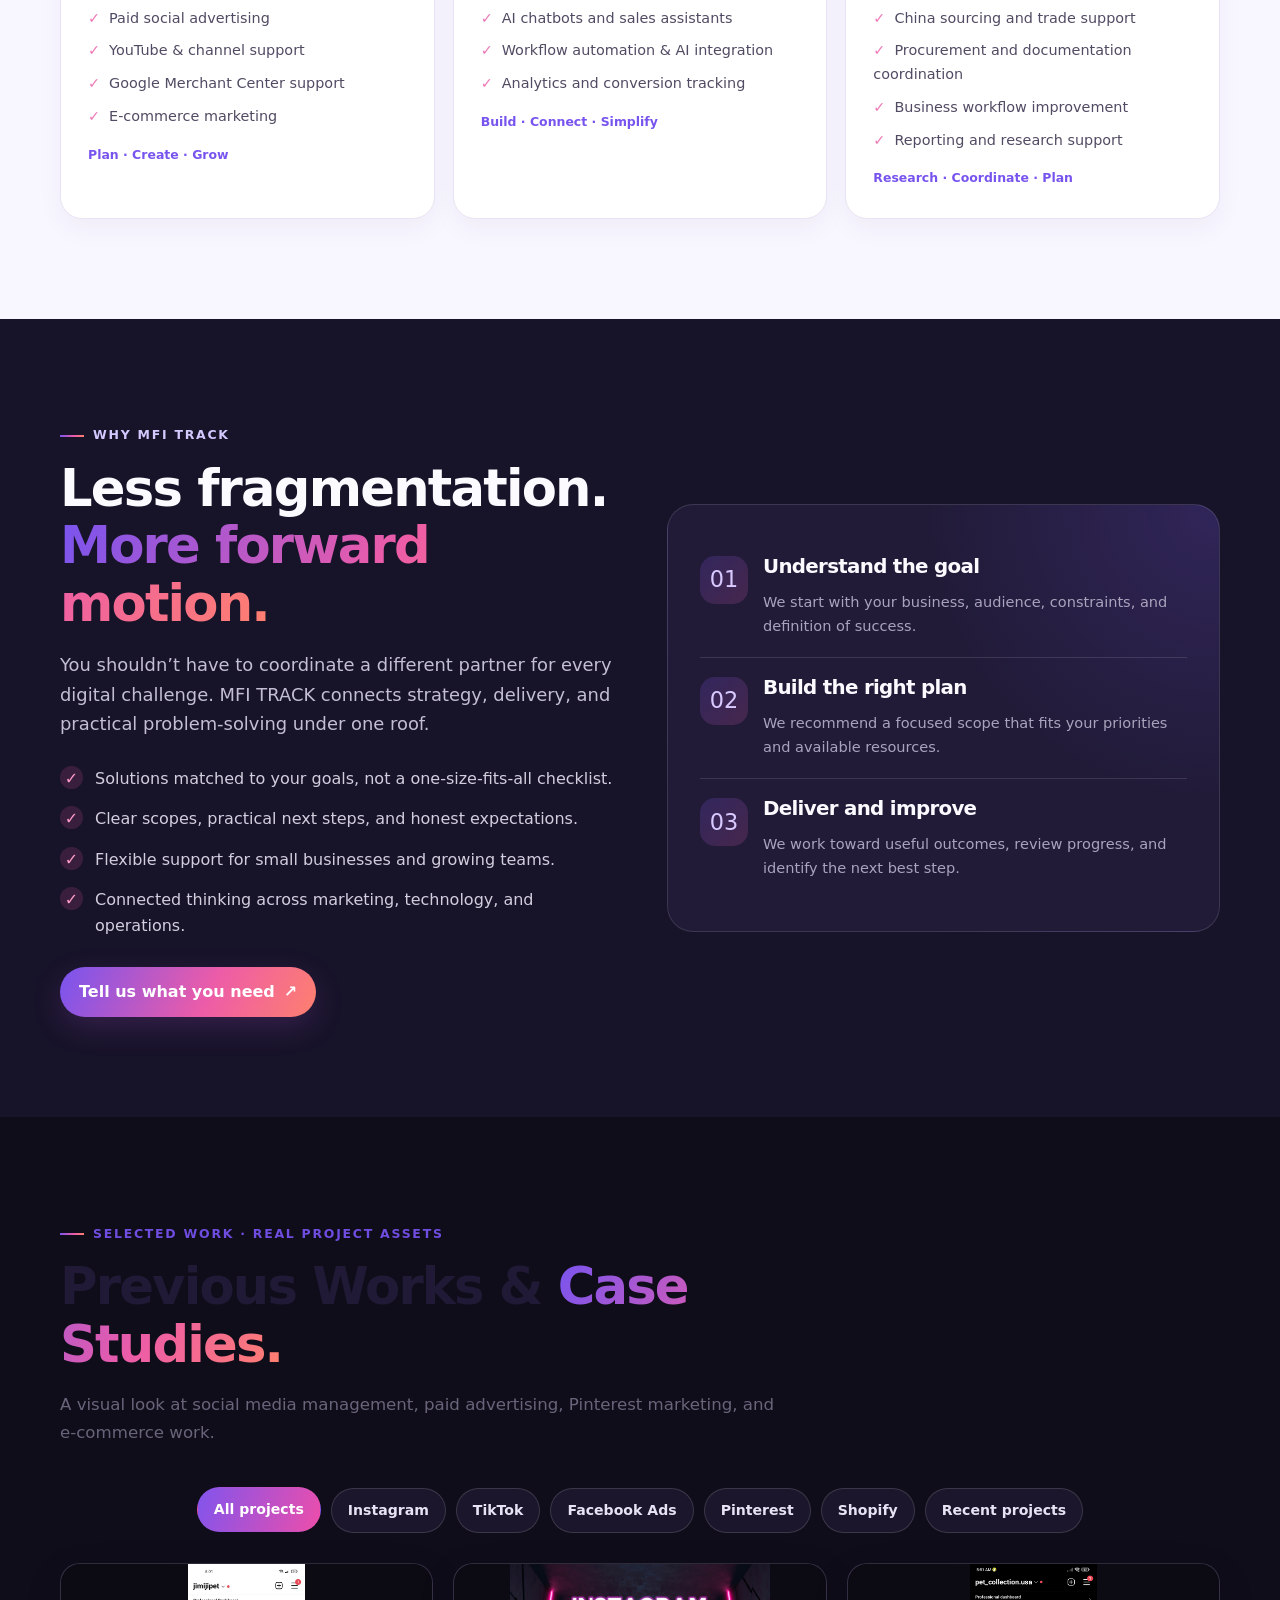
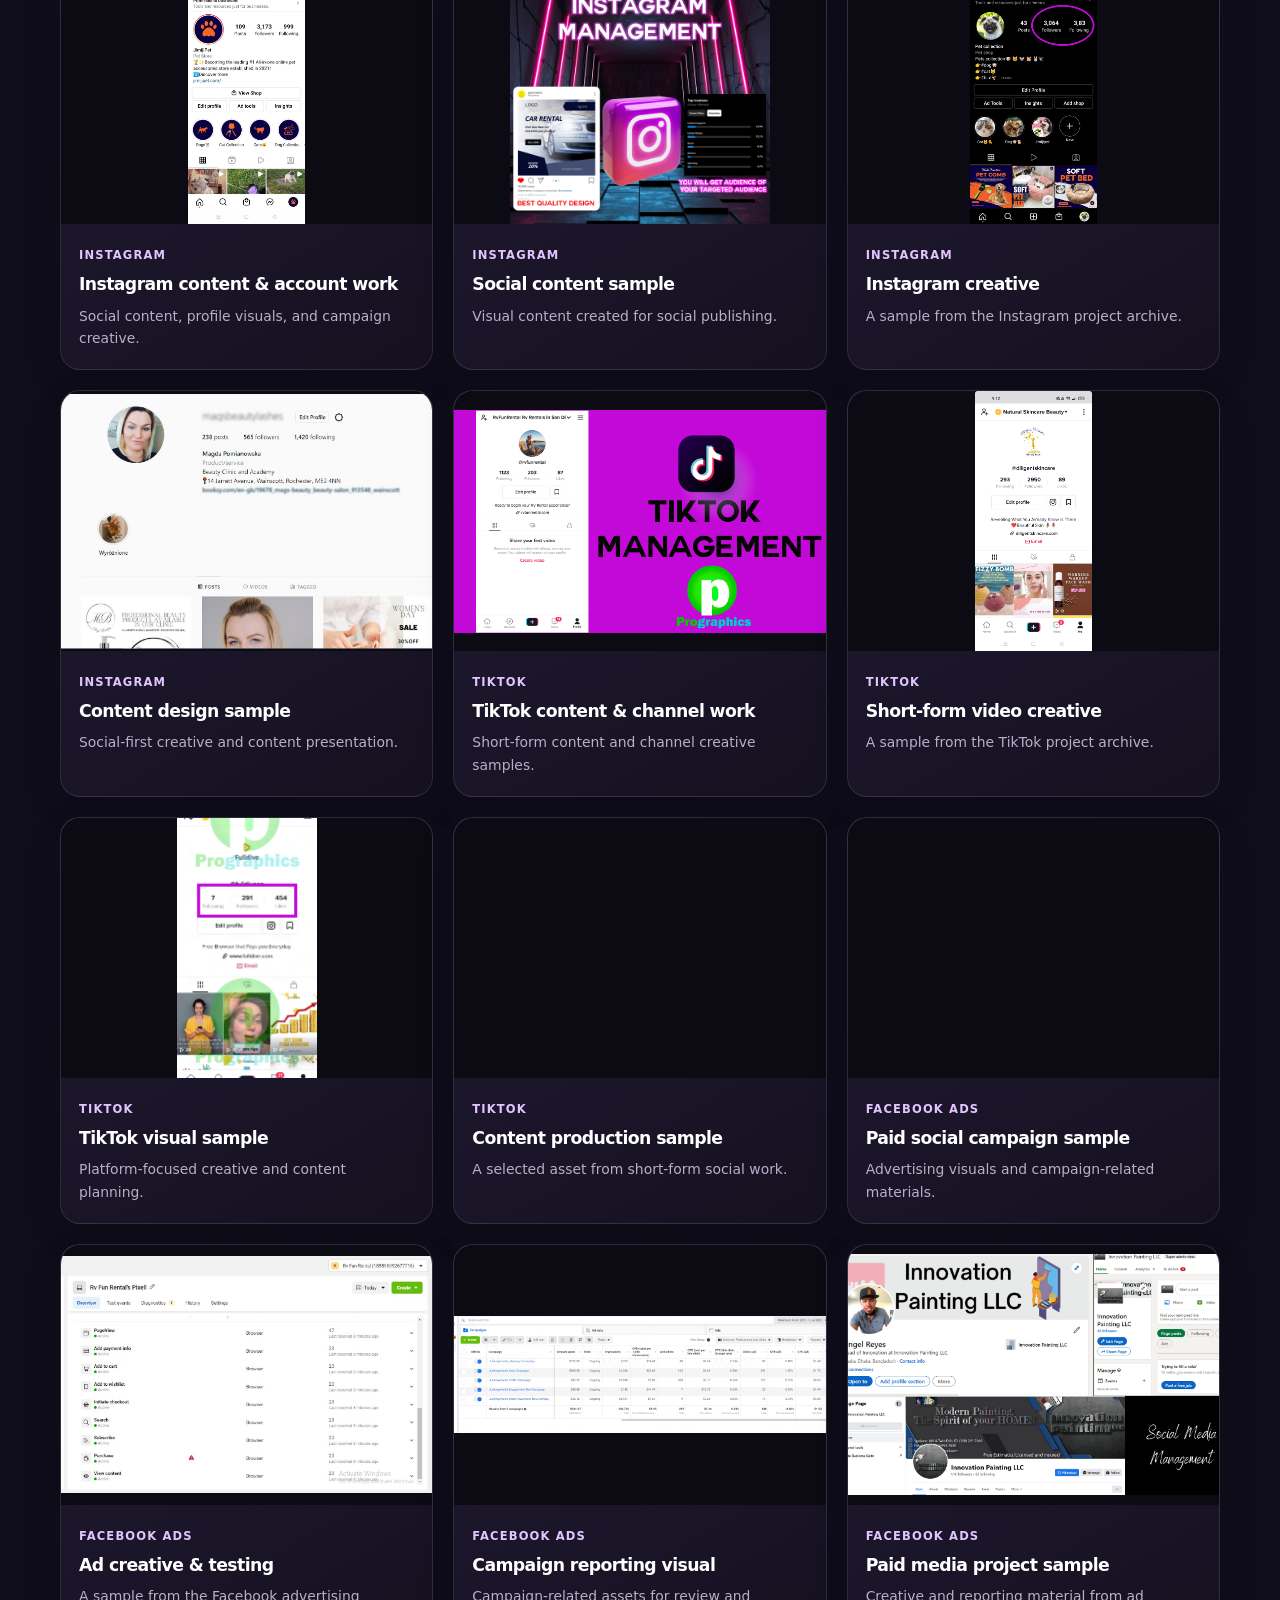
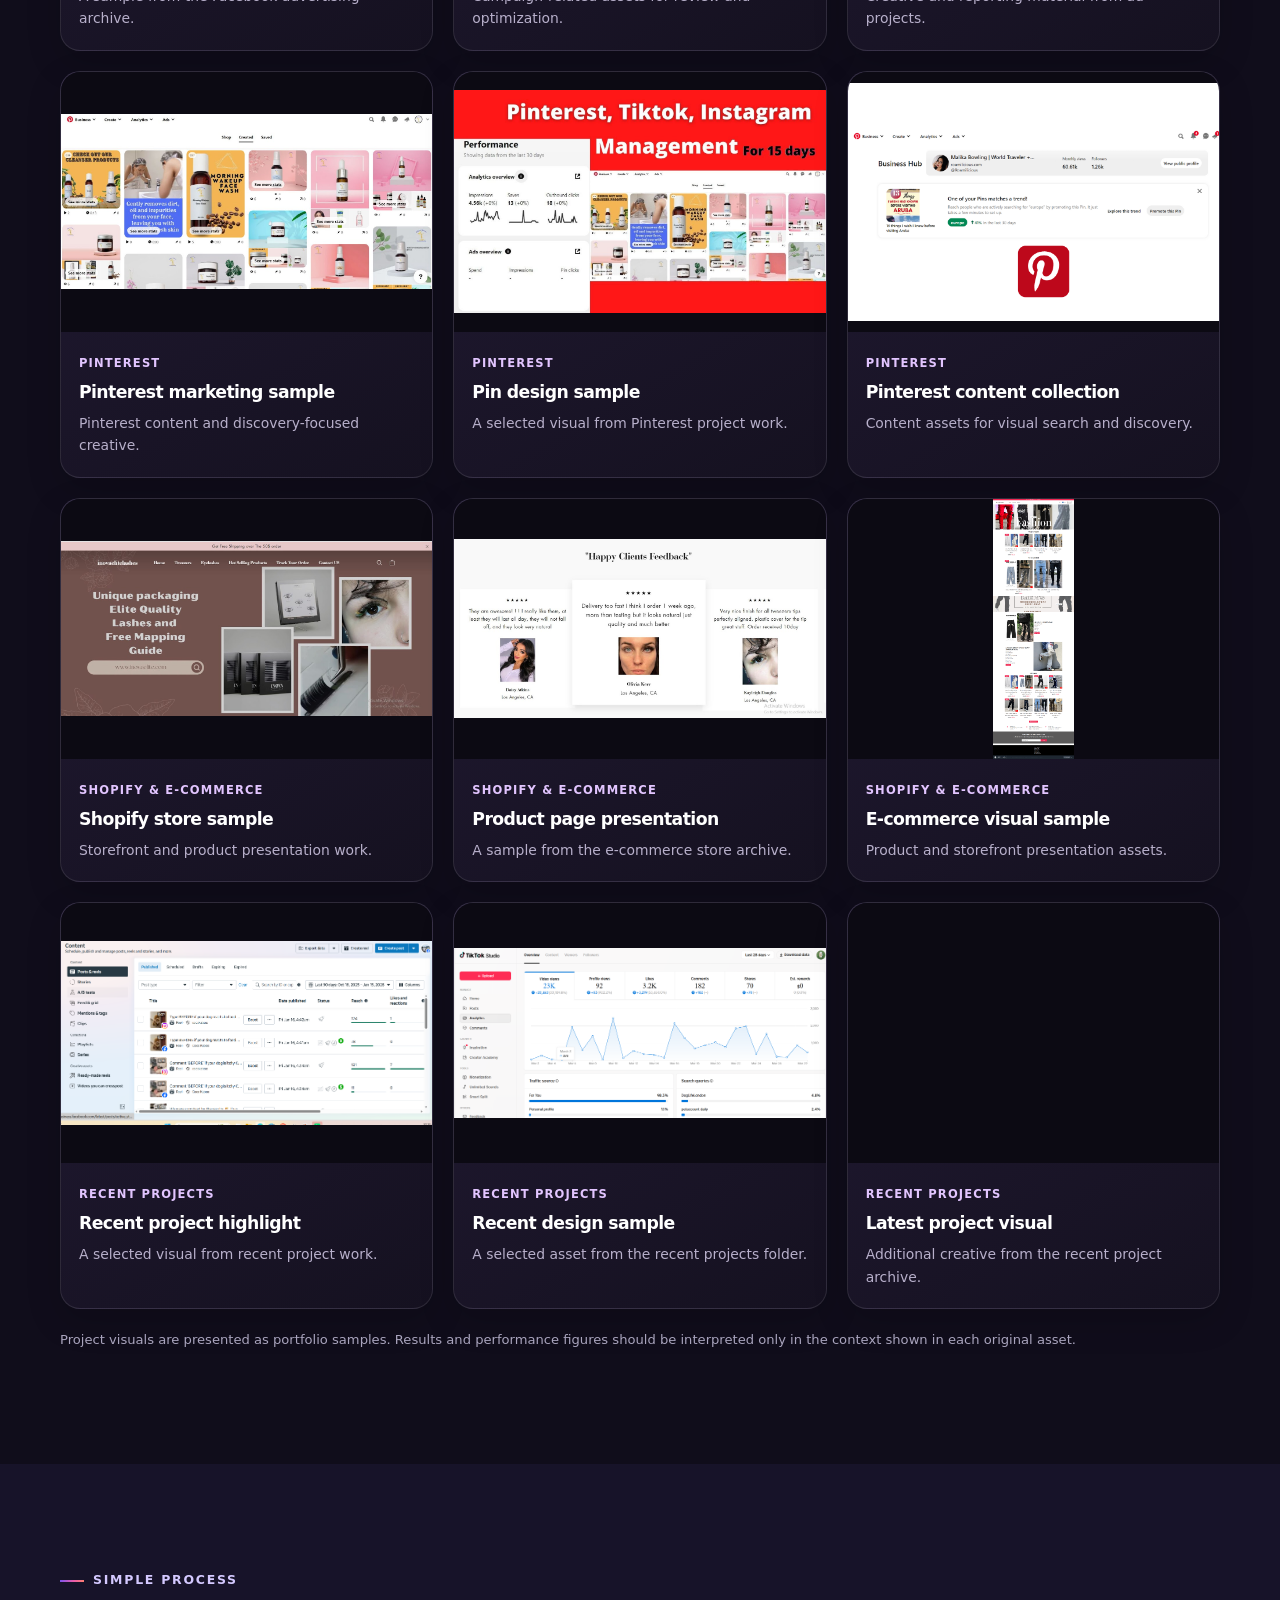
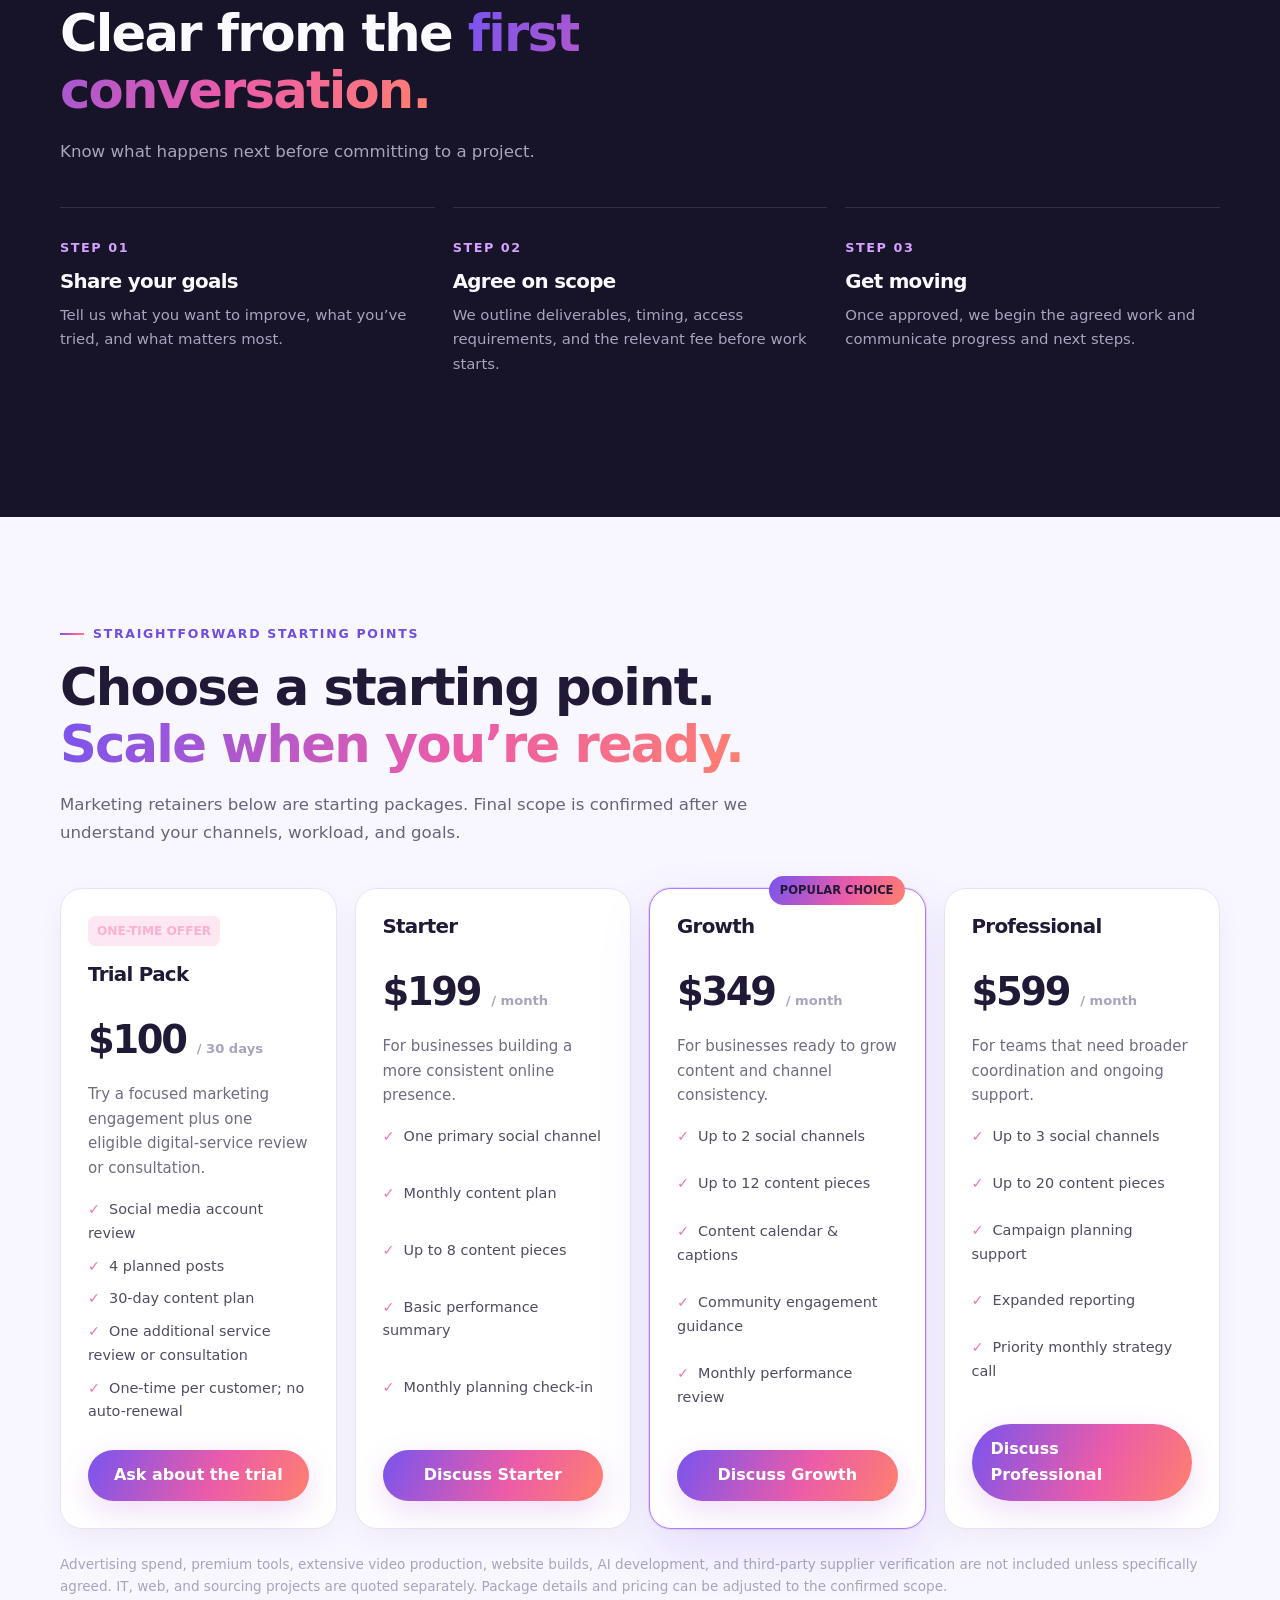
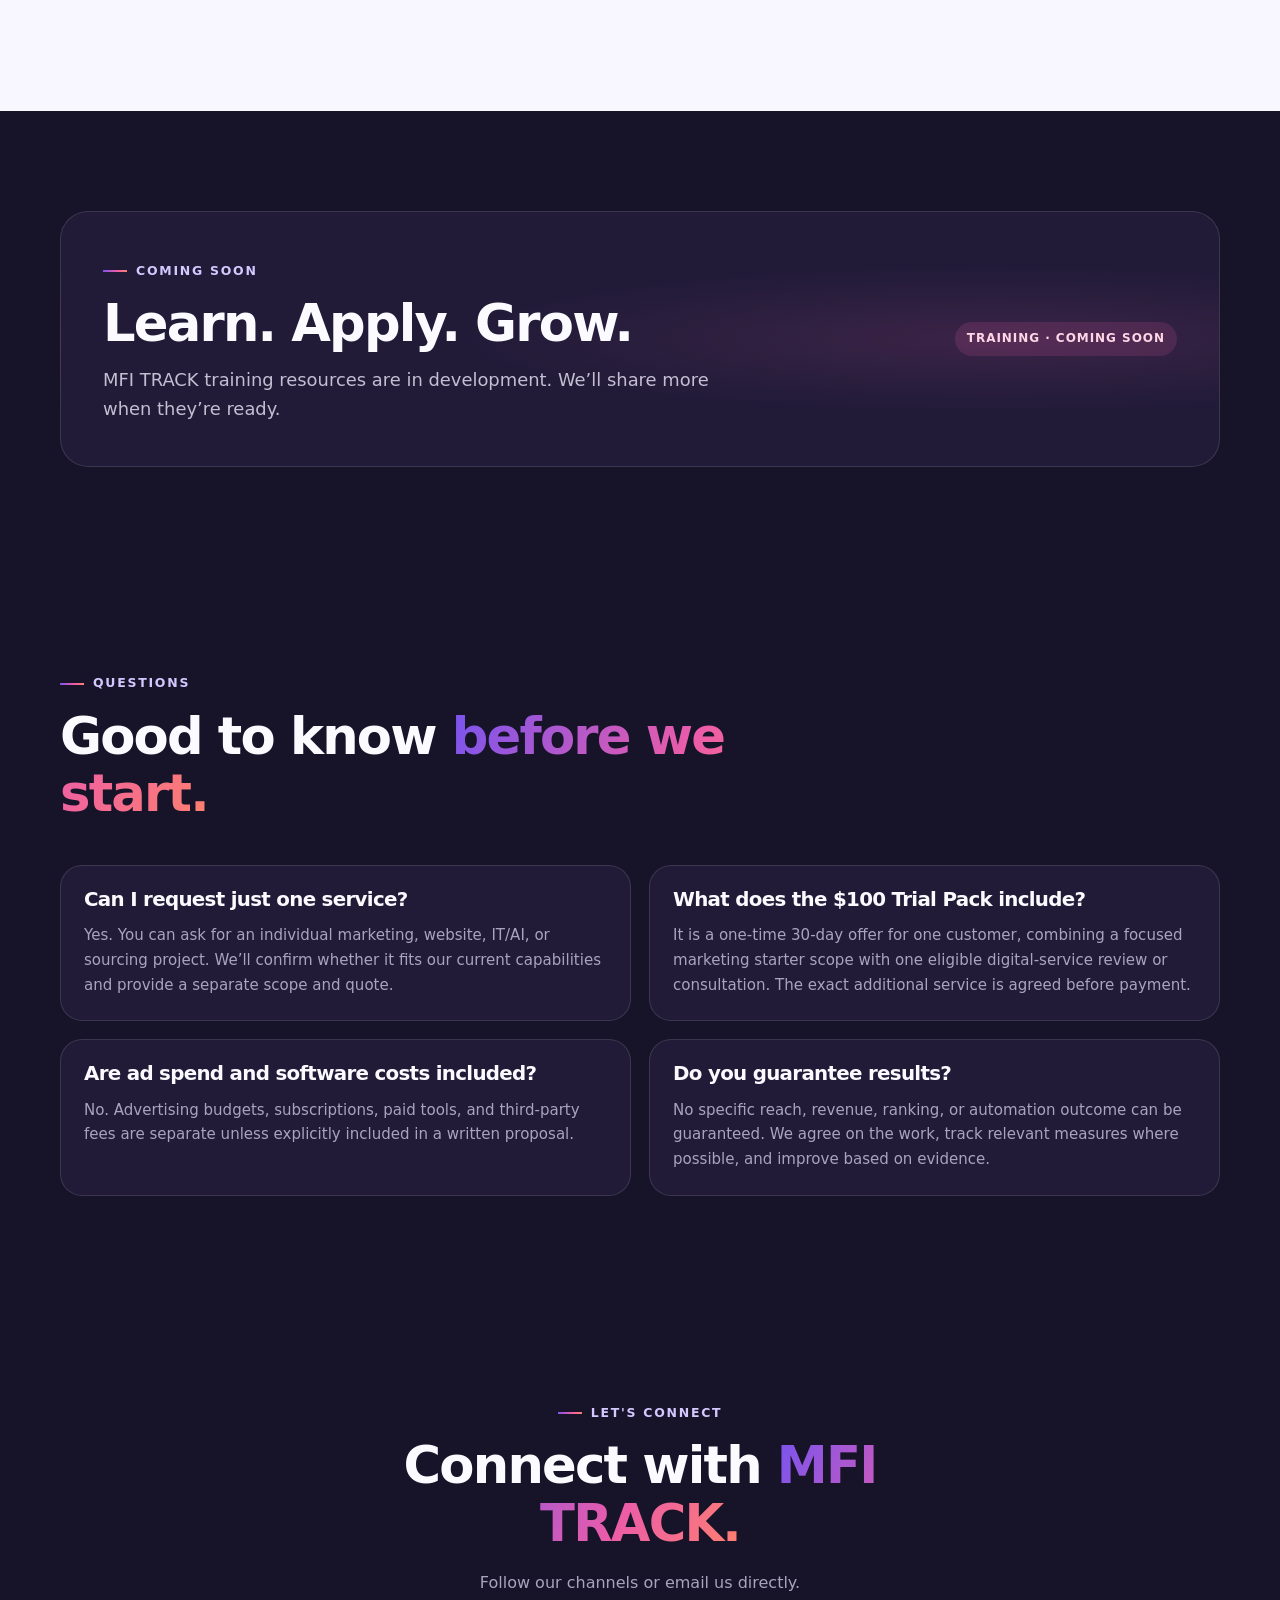
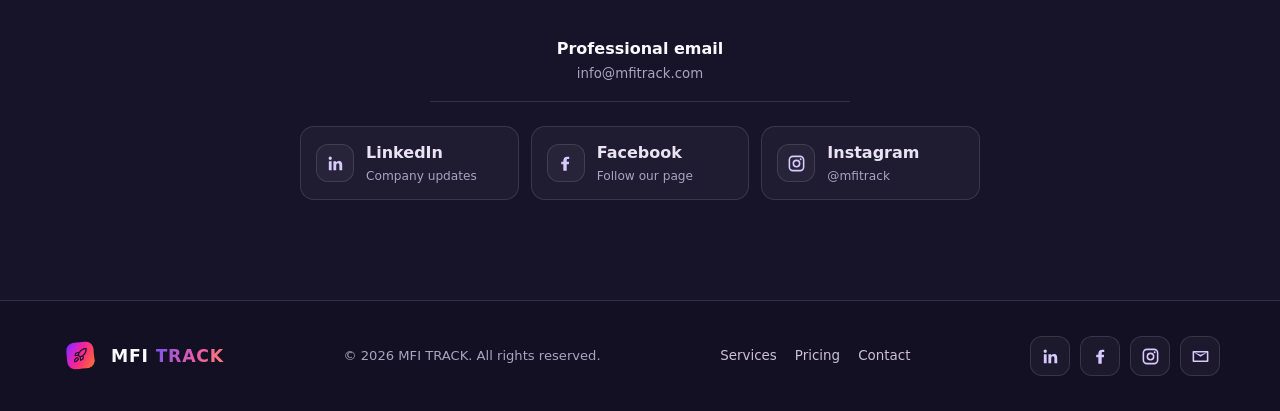
==== commit 57f728fc: "Center homepage email and social contact section" ====
--- a/index.html
+++ b/index.html
@@ -16,7 +16,7 @@
 <title>MFI TRACK — Marketing, Technology & Business Solutions</title>
 <style>
 :root{--ink:#171329;--ink2:#211b38;--muted:#a9a4bd;--paper:#fbfaff;--purple:#7854ef;--pink:#ec5ca8;--coral:#ff806e;--line:rgba(255,255,255,.12);--grad:linear-gradient(115deg,var(--purple),var(--pink) 58%,var(--coral));--max:1160px}
-*{box-sizing:border-box}html{scroll-behavior:smooth;scroll-padding-top:88px}body{margin:0;font-family:Inter,ui-sans-serif,system-ui,-apple-system,BlinkMacSystemFont,"Segoe UI",sans-serif;color:var(--paper);background:var(--ink);line-height:1.65}a{color:inherit;text-decoration:none}button,input,textarea,select{font:inherit}.container{width:min(var(--max),calc(100% - 44px));margin:auto}.eyebrow{display:inline-flex;align-items:center;gap:9px;color:#d4c9ff;font-size:.78rem;font-weight:800;letter-spacing:.14em;text-transform:uppercase}.eyebrow:before{content:"";width:24px;height:2px;background:var(--grad)}h1,h2,h3,p{margin-top:0}h1,h2,h3{line-height:1.12;letter-spacing:-.035em}h1{font-size:clamp(2.8rem,6.4vw,5.4rem);max-width:820px;margin:20px 0}h2{font-size:clamp(2.1rem,4vw,3.4rem);margin:14px 0 18px}h3{font-size:1.24rem;margin-bottom:12px}.lead{color:#c3bed2;font-size:1.12rem;max-width:650px}.gradient-text{background:var(--grad);color:transparent;background-clip:text;-webkit-background-clip:text}.section{padding:100px 0}.section-head{max-width:720px;margin-bottom:42px}.section-head p{color:var(--muted);font-size:1.04rem}.topbar{position:sticky;top:0;z-index:20;background:rgba(23,19,41,.88);backdrop-filter:blur(18px);border-bottom:1px solid rgba(255,255,255,.08)}.nav{min-height:78px;display:flex;align-items:center;justify-content:space-between;gap:22px}.brand{display:inline-flex;align-items:center;gap:11px;font-weight:900;letter-spacing:.045em;font-size:1.08rem;white-space:nowrap}.brand-mark{width:40px;height:40px;display:block;flex:none}.navlinks{display:flex;align-items:center;gap:25px;color:#d0cada;font-size:.9rem}.navlinks a:hover{color:white}.nav-cta,.btn{display:inline-flex;align-items:center;justify-content:center;gap:9px;border:0;border-radius:999px;padding:12px 19px;background:var(--grad);color:white;font-weight:800;box-shadow:0 10px 30px rgba(177,83,216,.2);transition:transform .2s,filter .2s;cursor:pointer}.btn:hover,.nav-cta:hover{transform:translateY(-2px);filter:brightness(1.08)}.btn.secondary{background:rgba(255,255,255,.06);border:1px solid var(--line);box-shadow:none}.menu-toggle{display:none;background:none;border:1px solid var(--line);color:white;border-radius:10px;padding:8px 11px}.hero{position:relative;overflow:hidden;padding:100px 0 86px;background:radial-gradient(ellipse at 82% 22%,rgba(120,84,239,.22),transparent 38%),radial-gradient(ellipse at 12% 76%,rgba(236,92,168,.12),transparent 34%),var(--ink)}.hero:after{content:"";position:absolute;width:430px;height:430px;border:1px solid rgba(255,255,255,.06);border-radius:50%;right:-180px;bottom:-230px;box-shadow:0 0 0 45px rgba(255,255,255,.015),0 0 0 95px rgba(255,255,255,.012);pointer-events:none}.hero-grid{display:grid;grid-template-columns:1.25fr .75fr;gap:42px;align-items:center;position:relative;z-index:1}.hero h1{max-width:760px}.hero .lead{margin-bottom:30px}.actions{display:flex;gap:13px;flex-wrap:wrap}.hero-note{margin-top:28px;color:#aaa4bc;font-size:.88rem}.hero-art{min-height:370px;display:grid;place-items:center;position:relative}.orbit{width:min(330px,80vw);aspect-ratio:1;border-radius:50%;border:1px solid rgba(255,255,255,.15);display:grid;place-items:center;position:relative;background:radial-gradient(circle,rgba(120,84,239,.17),rgba(236,92,168,.04) 55%,transparent 70%)}.orbit:before,.orbit:after{content:"";position:absolute;inset:24px;border-radius:50%;border:1px dashed rgba(255,255,255,.12)}.orbit:after{inset:54px;border-style:solid;border-color:rgba(255,255,255,.09)}.hero-logo{width:116px;height:116px;filter:drop-shadow(0 18px 40px rgba(236,92,168,.25))}.float-card{position:absolute;border:1px solid var(--line);background:rgba(33,27,56,.9);backdrop-filter:blur(12px);padding:12px 16px;border-radius:15px;font-size:.85rem;box-shadow:0 16px 35px rgba(0,0,0,.2)}.float-card strong{display:block;font-size:.95rem}.float-card small{color:var(--muted)}.fc1{top:34px;right:-4px}.fc2{bottom:40px;left:-15px}.trust-strip{border-top:1px solid var(--line);border-bottom:1px solid var(--line);background:#1b1630}.trust-inner{display:flex;justify-content:space-between;gap:24px;flex-wrap:wrap;padding:22px 0;color:#c8c2d5;font-size:.9rem}.trust-inner span{display:flex;align-items:center;gap:9px}.dot{width:7px;height:7px;background:var(--grad);border-radius:50%;display:inline-block}.light-section{background:#f8f6ff;color:#201a36}.light-section .eyebrow{color:#6f4de1}.light-section .section-head p{color:#69647a}.services-grid,.feature-grid,.pricing-grid,.process-grid,.faq-grid{display:grid;grid-template-columns:repeat(3,1fr);gap:18px}.card{padding:27px;border-radius:22px;background:#211b38;border:1px solid var(--line);height:100%;transition:transform .2s,border-color .2s}.card:hover{transform:translateY(-4px);border-color:rgba(236,92,168,.5)}.light-section .card{background:white;border-color:#e9e3f4;box-shadow:0 10px 28px rgba(37,20,77,.045)}.card p{color:var(--muted);font-size:.94rem;margin-bottom:0}.light-section .card p{color:#716b82}.icon{width:48px;height:48px;display:grid;place-items:center;border-radius:15px;background:linear-gradient(135deg,rgba(120,84,239,.2),rgba(236,92,168,.18));color:#d8caff;font-size:1.4rem;margin-bottom:22px}.light-section .icon{color:#7049df}.tag{display:inline-block;margin-top:16px;color:#c7b7ff;font-size:.78rem;font-weight:800}.light-section .tag{color:#7854ef}.service-list{list-style:none;padding:0;margin:17px 0 0;display:grid;gap:9px;color:#d0cada;font-size:.9rem}.light-section .service-list{color:#514b63}.service-list li:before{content:"✓";color:#ed78b6;font-weight:900;margin-right:9px}.split{display:grid;grid-template-columns:1fr 1fr;gap:54px;align-items:center}.feature-panel{padding:32px;border-radius:26px;border:1px solid var(--line);background:radial-gradient(circle at top right,rgba(120,84,239,.18),transparent 42%),#211b38}.feature-row{display:flex;gap:15px;padding:19px 0;border-bottom:1px solid var(--line)}.feature-row:last-child{border-bottom:0}.feature-row .icon{margin:0;flex:none}.feature-row p{color:var(--muted);margin:6px 0 0;font-size:.91rem}.bullets{list-style:none;padding:0;display:grid;gap:14px;margin:27px 0}.bullets li{display:flex;gap:12px;color:#d3cede}.bullets li:before{content:"✓";display:grid;place-items:center;flex:none;width:23px;height:23px;border-radius:50%;background:rgba(236,92,168,.16);color:#ff9cc8;font-weight:900}.pricing-grid{grid-template-columns:repeat(4,1fr);align-items:stretch}.price-card{position:relative;display:flex;flex-direction:column}.price-card.featured{border-color:#b37cf5;box-shadow:0 0 0 1px rgba(179,124,245,.25),0 20px 50px rgba(120,84,239,.15)}.popular{position:absolute;top:-13px;right:20px;background:var(--grad);border-radius:999px;padding:5px 11px;font-size:.72rem;font-weight:900}.price{font-size:2.4rem;font-weight:900;letter-spacing:-.06em;margin:10px 0}.price small{font-size:.82rem;letter-spacing:0;color:var(--muted);font-weight:600}.price-card .service-list{flex:1}.price-card .btn{margin-top:26px;width:100%}.price-note{margin-top:24px;color:#a9a4bd;font-size:.85rem}.trial-badge{display:inline-flex;align-self:flex-start;background:rgba(236,92,168,.15);color:#ffb0d2;border-radius:7px;padding:5px 9px;font-size:.76rem;font-weight:900}.portfolio-grid{display:grid;grid-template-columns:repeat(3,minmax(0,1fr));gap:18px;align-items:stretch}.portfolio-showcase{background:#100d1b}.portfolio-filters{display:flex;gap:10px;flex-wrap:wrap;justify-content:center;margin:0 0 30px}.portfolio-filter{border:1px solid rgba(255,255,255,.14);background:#1b162b;color:#e8e3f4;padding:10px 16px;border-radius:999px;font:inherit;font-size:.88rem;font-weight:750;cursor:pointer;transition:transform .2s,border-color .2s,background .2s}.portfolio-filter:hover,.portfolio-filter.active{background:linear-gradient(110deg,#8154ed,#ed4eaa);border-color:transparent;color:#fff;transform:translateY(-1px)}.portfolio-gallery{display:grid;grid-template-columns:repeat(3,minmax(0,1fr));gap:20px}.portfolio-card{overflow:hidden;border:1px solid rgba(255,255,255,.1);border-radius:20px;background:linear-gradient(150deg,#211a33,#151120);box-shadow:0 12px 35px rgba(0,0,0,.16);transition:transform .25s,border-color .25s}.portfolio-card:hover{transform:translateY(-5px);border-color:rgba(210,115,255,.55)}.portfolio-image-wrap{height:260px;background:#0c0a13;display:flex;align-items:center;justify-content:center;overflow:hidden}.portfolio-image-wrap img{width:100%;height:100%;object-fit:contain;transition:transform .35s}.portfolio-card:hover .portfolio-image-wrap img{transform:scale(1.035)}.portfolio-card-copy{padding:17px 18px 20px}.portfolio-card-copy .category{display:inline-block;color:#e2c5ff;font-size:.72rem;text-transform:uppercase;letter-spacing:.1em;font-weight:850;margin-bottom:8px}.portfolio-card-copy h3{margin:0;font-size:1.08rem;line-height:1.35;color:#fff}.portfolio-card-copy p{margin:8px 0 0;color:#b8b0cb;font-size:.87rem;line-height:1.6}.portfolio-empty{grid-column:1/-1;text-align:center;color:#c8bfd8;padding:30px}.portfolio-disclaimer{color:#aaa1be;font-size:.82rem;margin-top:22px;line-height:1.65}@media(max-width:980px){.portfolio-gallery{grid-template-columns:repeat(2,minmax(0,1fr))}.portfolio-image-wrap{height:230px}}@media(max-width:600px){.portfolio-gallery{grid-template-columns:1fr}.portfolio-image-wrap{height:260px}.portfolio-filters{justify-content:flex-start}.portfolio-filter{padding:9px 13px;font-size:.82rem}}.portfolio-item{display:flex;flex-direction:column;gap:8px;overflow-wrap:anywhere}.portfolio-item h3{font-size:1.25rem;line-height:1.35;margin:8px 0}.portfolio-item p{line-height:1.7}.portfolio-item .category{display:inline-block;background:rgba(120,84,239,.18);border:1px solid rgba(180,150,255,.25);border-radius:999px;padding:7px 10px;align-self:flex-start}.portfolio-item{border:1px solid var(--line);border-radius:20px;padding:26px;min-height:220px;background:linear-gradient(145deg,rgba(120,84,239,.13),rgba(236,92,168,.04))}.portfolio-item .category{color:#d1bfff;text-transform:uppercase;letter-spacing:.12em;font-size:.73rem;font-weight:900}.portfolio-item p{color:var(--muted);font-size:.92rem}.portfolio-disclaimer{color:var(--muted);font-size:.82rem;margin-top:20px}.step{padding:26px 0;border-top:1px solid var(--line)}.step-number{font-size:.8rem;color:#d5a1ff;font-weight:900;letter-spacing:.12em}.step h3{margin:10px 0}.step p{color:var(--muted);font-size:.93rem}.training{background:radial-gradient(ellipse at 80% 50%,rgba(236,92,168,.13),transparent 40%),#211b38;border:1px solid var(--line);border-radius:28px;padding:42px;display:flex;align-items:center;justify-content:space-between;gap:30px}.coming{display:inline-block;border-radius:999px;padding:7px 12px;color:#ffd6e7;background:rgba(236,92,168,.15);font-size:.75rem;font-weight:900;letter-spacing:.08em;text-transform:uppercase}.faq-grid{grid-template-columns:repeat(2,1fr)}.faq-grid .card{padding:23px}.contact-grid{display:grid;grid-template-columns:.8fr 1.2fr;gap:45px}.contact-info p{color:var(--muted)}.contact-method{padding:16px 0;border-bottom:1px solid var(--line)}.contact-method small{display:block;color:var(--muted)}.contact-form{padding:28px;border:1px solid var(--line);background:#211b38;border-radius:23px}.form-grid{display:grid;grid-template-columns:1fr 1fr;gap:15px}.field{display:grid;gap:7px}.field.full{grid-column:1/-1}.field label{font-size:.84rem;color:#d4cede;font-weight:700}.field input,.field select,.field textarea{width:100%;background:#171329;border:1px solid rgba(255,255,255,.15);border-radius:11px;color:white;padding:12px 13px;outline:none}.field input:focus,.field select:focus,.field textarea:focus{border-color:#b17af5}.field textarea{min-height:130px;resize:vertical}.contact-form .btn{margin-top:17px}.form-hint{color:var(--muted);font-size:.78rem;margin:12px 0 0}.footer{padding:35px 0;border-top:1px solid var(--line);background:#141024}.footer-inner{display:flex;align-items:center;justify-content:space-between;gap:20px;flex-wrap:wrap}.footer p{margin:0;color:var(--muted);font-size:.82rem}.footer-links{display:flex;gap:18px;color:#c8c2d5;font-size:.84rem}.footer-socials{display:flex;align-items:center;gap:10px}.social-icon{width:40px;height:40px;display:inline-grid;place-items:center;border:1px solid var(--line);border-radius:12px;color:#d8caff;background:rgba(255,255,255,.04);transition:transform .2s,border-color .2s,color .2s}.social-icon:hover{transform:translateY(-3px);border-color:#b17af5;color:#fff}.social-icon svg{width:19px;height:19px;fill:currentColor}.contact-socials{display:flex;flex-wrap:wrap;gap:12px;margin-top:24px}.contact-socials a{display:flex;align-items:center;gap:12px;padding:13px 15px;border:1px solid var(--line);border-radius:14px;background:rgba(255,255,255,.035);color:#e9e3f4;flex:1;min-width:190px}.contact-socials a:hover{border-color:rgba(177,122,245,.65);background:rgba(120,84,239,.08)}.contact-socials .social-icon{width:38px;height:38px;flex:none}.contact-socials small{display:block;color:var(--muted);font-size:.76rem}.reveal{opacity:1;transform:none;transition:opacity .65s ease,transform .65s ease}.js-motion .reveal{opacity:0;transform:translateY(16px)}.js-motion .reveal.visible{opacity:1;transform:none}.reveal.visible{opacity:1;transform:none}
+*{box-sizing:border-box}html{scroll-behavior:smooth;scroll-padding-top:88px}body{margin:0;font-family:Inter,ui-sans-serif,system-ui,-apple-system,BlinkMacSystemFont,"Segoe UI",sans-serif;color:var(--paper);background:var(--ink);line-height:1.65}a{color:inherit;text-decoration:none}button,input,textarea,select{font:inherit}.container{width:min(var(--max),calc(100% - 44px));margin:auto}.eyebrow{display:inline-flex;align-items:center;gap:9px;color:#d4c9ff;font-size:.78rem;font-weight:800;letter-spacing:.14em;text-transform:uppercase}.eyebrow:before{content:"";width:24px;height:2px;background:var(--grad)}h1,h2,h3,p{margin-top:0}h1,h2,h3{line-height:1.12;letter-spacing:-.035em}h1{font-size:clamp(2.8rem,6.4vw,5.4rem);max-width:820px;margin:20px 0}h2{font-size:clamp(2.1rem,4vw,3.4rem);margin:14px 0 18px}h3{font-size:1.24rem;margin-bottom:12px}.lead{color:#c3bed2;font-size:1.12rem;max-width:650px}.gradient-text{background:var(--grad);color:transparent;background-clip:text;-webkit-background-clip:text}.section{padding:100px 0}.section-head{max-width:720px;margin-bottom:42px}.section-head p{color:var(--muted);font-size:1.04rem}.topbar{position:sticky;top:0;z-index:20;background:rgba(23,19,41,.88);backdrop-filter:blur(18px);border-bottom:1px solid rgba(255,255,255,.08)}.nav{min-height:78px;display:flex;align-items:center;justify-content:space-between;gap:22px}.brand{display:inline-flex;align-items:center;gap:11px;font-weight:900;letter-spacing:.045em;font-size:1.08rem;white-space:nowrap}.brand-mark{width:40px;height:40px;display:block;flex:none}.navlinks{display:flex;align-items:center;gap:25px;color:#d0cada;font-size:.9rem}.navlinks a:hover{color:white}.nav-cta,.btn{display:inline-flex;align-items:center;justify-content:center;gap:9px;border:0;border-radius:999px;padding:12px 19px;background:var(--grad);color:white;font-weight:800;box-shadow:0 10px 30px rgba(177,83,216,.2);transition:transform .2s,filter .2s;cursor:pointer}.btn:hover,.nav-cta:hover{transform:translateY(-2px);filter:brightness(1.08)}.btn.secondary{background:rgba(255,255,255,.06);border:1px solid var(--line);box-shadow:none}.menu-toggle{display:none;background:none;border:1px solid var(--line);color:white;border-radius:10px;padding:8px 11px}.hero{position:relative;overflow:hidden;padding:100px 0 86px;background:radial-gradient(ellipse at 82% 22%,rgba(120,84,239,.22),transparent 38%),radial-gradient(ellipse at 12% 76%,rgba(236,92,168,.12),transparent 34%),var(--ink)}.hero:after{content:"";position:absolute;width:430px;height:430px;border:1px solid rgba(255,255,255,.06);border-radius:50%;right:-180px;bottom:-230px;box-shadow:0 0 0 45px rgba(255,255,255,.015),0 0 0 95px rgba(255,255,255,.012);pointer-events:none}.hero-grid{display:grid;grid-template-columns:1.25fr .75fr;gap:42px;align-items:center;position:relative;z-index:1}.hero h1{max-width:760px}.hero .lead{margin-bottom:30px}.actions{display:flex;gap:13px;flex-wrap:wrap}.hero-note{margin-top:28px;color:#aaa4bc;font-size:.88rem}.hero-art{min-height:370px;display:grid;place-items:center;position:relative}.orbit{width:min(330px,80vw);aspect-ratio:1;border-radius:50%;border:1px solid rgba(255,255,255,.15);display:grid;place-items:center;position:relative;background:radial-gradient(circle,rgba(120,84,239,.17),rgba(236,92,168,.04) 55%,transparent 70%)}.orbit:before,.orbit:after{content:"";position:absolute;inset:24px;border-radius:50%;border:1px dashed rgba(255,255,255,.12)}.orbit:after{inset:54px;border-style:solid;border-color:rgba(255,255,255,.09)}.hero-logo{width:116px;height:116px;filter:drop-shadow(0 18px 40px rgba(236,92,168,.25))}.float-card{position:absolute;border:1px solid var(--line);background:rgba(33,27,56,.9);backdrop-filter:blur(12px);padding:12px 16px;border-radius:15px;font-size:.85rem;box-shadow:0 16px 35px rgba(0,0,0,.2)}.float-card strong{display:block;font-size:.95rem}.float-card small{color:var(--muted)}.fc1{top:34px;right:-4px}.fc2{bottom:40px;left:-15px}.trust-strip{border-top:1px solid var(--line);border-bottom:1px solid var(--line);background:#1b1630}.trust-inner{display:flex;justify-content:space-between;gap:24px;flex-wrap:wrap;padding:22px 0;color:#c8c2d5;font-size:.9rem}.trust-inner span{display:flex;align-items:center;gap:9px}.dot{width:7px;height:7px;background:var(--grad);border-radius:50%;display:inline-block}.light-section{background:#f8f6ff;color:#201a36}.light-section .eyebrow{color:#6f4de1}.light-section .section-head p{color:#69647a}.services-grid,.feature-grid,.pricing-grid,.process-grid,.faq-grid{display:grid;grid-template-columns:repeat(3,1fr);gap:18px}.card{padding:27px;border-radius:22px;background:#211b38;border:1px solid var(--line);height:100%;transition:transform .2s,border-color .2s}.card:hover{transform:translateY(-4px);border-color:rgba(236,92,168,.5)}.light-section .card{background:white;border-color:#e9e3f4;box-shadow:0 10px 28px rgba(37,20,77,.045)}.card p{color:var(--muted);font-size:.94rem;margin-bottom:0}.light-section .card p{color:#716b82}.icon{width:48px;height:48px;display:grid;place-items:center;border-radius:15px;background:linear-gradient(135deg,rgba(120,84,239,.2),rgba(236,92,168,.18));color:#d8caff;font-size:1.4rem;margin-bottom:22px}.light-section .icon{color:#7049df}.tag{display:inline-block;margin-top:16px;color:#c7b7ff;font-size:.78rem;font-weight:800}.light-section .tag{color:#7854ef}.service-list{list-style:none;padding:0;margin:17px 0 0;display:grid;gap:9px;color:#d0cada;font-size:.9rem}.light-section .service-list{color:#514b63}.service-list li:before{content:"✓";color:#ed78b6;font-weight:900;margin-right:9px}.split{display:grid;grid-template-columns:1fr 1fr;gap:54px;align-items:center}.feature-panel{padding:32px;border-radius:26px;border:1px solid var(--line);background:radial-gradient(circle at top right,rgba(120,84,239,.18),transparent 42%),#211b38}.feature-row{display:flex;gap:15px;padding:19px 0;border-bottom:1px solid var(--line)}.feature-row:last-child{border-bottom:0}.feature-row .icon{margin:0;flex:none}.feature-row p{color:var(--muted);margin:6px 0 0;font-size:.91rem}.bullets{list-style:none;padding:0;display:grid;gap:14px;margin:27px 0}.bullets li{display:flex;gap:12px;color:#d3cede}.bullets li:before{content:"✓";display:grid;place-items:center;flex:none;width:23px;height:23px;border-radius:50%;background:rgba(236,92,168,.16);color:#ff9cc8;font-weight:900}.pricing-grid{grid-template-columns:repeat(4,1fr);align-items:stretch}.price-card{position:relative;display:flex;flex-direction:column}.price-card.featured{border-color:#b37cf5;box-shadow:0 0 0 1px rgba(179,124,245,.25),0 20px 50px rgba(120,84,239,.15)}.popular{position:absolute;top:-13px;right:20px;background:var(--grad);border-radius:999px;padding:5px 11px;font-size:.72rem;font-weight:900}.price{font-size:2.4rem;font-weight:900;letter-spacing:-.06em;margin:10px 0}.price small{font-size:.82rem;letter-spacing:0;color:var(--muted);font-weight:600}.price-card .service-list{flex:1}.price-card .btn{margin-top:26px;width:100%}.price-note{margin-top:24px;color:#a9a4bd;font-size:.85rem}.trial-badge{display:inline-flex;align-self:flex-start;background:rgba(236,92,168,.15);color:#ffb0d2;border-radius:7px;padding:5px 9px;font-size:.76rem;font-weight:900}.portfolio-grid{display:grid;grid-template-columns:repeat(3,minmax(0,1fr));gap:18px;align-items:stretch}.portfolio-showcase{background:#100d1b}.portfolio-filters{display:flex;gap:10px;flex-wrap:wrap;justify-content:center;margin:0 0 30px}.portfolio-filter{border:1px solid rgba(255,255,255,.14);background:#1b162b;color:#e8e3f4;padding:10px 16px;border-radius:999px;font:inherit;font-size:.88rem;font-weight:750;cursor:pointer;transition:transform .2s,border-color .2s,background .2s}.portfolio-filter:hover,.portfolio-filter.active{background:linear-gradient(110deg,#8154ed,#ed4eaa);border-color:transparent;color:#fff;transform:translateY(-1px)}.portfolio-gallery{display:grid;grid-template-columns:repeat(3,minmax(0,1fr));gap:20px}.portfolio-card{overflow:hidden;border:1px solid rgba(255,255,255,.1);border-radius:20px;background:linear-gradient(150deg,#211a33,#151120);box-shadow:0 12px 35px rgba(0,0,0,.16);transition:transform .25s,border-color .25s}.portfolio-card:hover{transform:translateY(-5px);border-color:rgba(210,115,255,.55)}.portfolio-image-wrap{height:260px;background:#0c0a13;display:flex;align-items:center;justify-content:center;overflow:hidden}.portfolio-image-wrap img{width:100%;height:100%;object-fit:contain;transition:transform .35s}.portfolio-card:hover .portfolio-image-wrap img{transform:scale(1.035)}.portfolio-card-copy{padding:17px 18px 20px}.portfolio-card-copy .category{display:inline-block;color:#e2c5ff;font-size:.72rem;text-transform:uppercase;letter-spacing:.1em;font-weight:850;margin-bottom:8px}.portfolio-card-copy h3{margin:0;font-size:1.08rem;line-height:1.35;color:#fff}.portfolio-card-copy p{margin:8px 0 0;color:#b8b0cb;font-size:.87rem;line-height:1.6}.portfolio-empty{grid-column:1/-1;text-align:center;color:#c8bfd8;padding:30px}.portfolio-disclaimer{color:#aaa1be;font-size:.82rem;margin-top:22px;line-height:1.65}@media(max-width:980px){.portfolio-gallery{grid-template-columns:repeat(2,minmax(0,1fr))}.portfolio-image-wrap{height:230px}}@media(max-width:600px){.portfolio-gallery{grid-template-columns:1fr}.portfolio-image-wrap{height:260px}.portfolio-filters{justify-content:flex-start}.portfolio-filter{padding:9px 13px;font-size:.82rem}}.portfolio-item{display:flex;flex-direction:column;gap:8px;overflow-wrap:anywhere}.portfolio-item h3{font-size:1.25rem;line-height:1.35;margin:8px 0}.portfolio-item p{line-height:1.7}.portfolio-item .category{display:inline-block;background:rgba(120,84,239,.18);border:1px solid rgba(180,150,255,.25);border-radius:999px;padding:7px 10px;align-self:flex-start}.portfolio-item{border:1px solid var(--line);border-radius:20px;padding:26px;min-height:220px;background:linear-gradient(145deg,rgba(120,84,239,.13),rgba(236,92,168,.04))}.portfolio-item .category{color:#d1bfff;text-transform:uppercase;letter-spacing:.12em;font-size:.73rem;font-weight:900}.portfolio-item p{color:var(--muted);font-size:.92rem}.portfolio-disclaimer{color:var(--muted);font-size:.82rem;margin-top:20px}.step{padding:26px 0;border-top:1px solid var(--line)}.step-number{font-size:.8rem;color:#d5a1ff;font-weight:900;letter-spacing:.12em}.step h3{margin:10px 0}.step p{color:var(--muted);font-size:.93rem}.training{background:radial-gradient(ellipse at 80% 50%,rgba(236,92,168,.13),transparent 40%),#211b38;border:1px solid var(--line);border-radius:28px;padding:42px;display:flex;align-items:center;justify-content:space-between;gap:30px}.coming{display:inline-block;border-radius:999px;padding:7px 12px;color:#ffd6e7;background:rgba(236,92,168,.15);font-size:.75rem;font-weight:900;letter-spacing:.08em;text-transform:uppercase}.faq-grid{grid-template-columns:repeat(2,1fr)}.faq-grid .card{padding:23px}.contact-grid{display:grid;grid-template-columns:minmax(0,680px);justify-content:center;gap:0}.contact-info{text-align:center;max-width:680px;margin:0 auto}.contact-info .eyebrow{justify-content:center}.contact-info p{color:var(--muted);margin:0 auto 24px;max-width:520px}.contact-method{max-width:420px;margin:0 auto;text-align:center}.contact-socials{display:flex;justify-content:center;flex-wrap:wrap;gap:12px;margin-top:24px}.contact-socials a{min-width:175px;text-align:left}.contact-method{padding:16px 0;border-bottom:1px solid var(--line)}.contact-method small{display:block;color:var(--muted)}.contact-form{padding:28px;border:1px solid var(--line);background:#211b38;border-radius:23px}.form-grid{display:grid;grid-template-columns:1fr 1fr;gap:15px}.field{display:grid;gap:7px}.field.full{grid-column:1/-1}.field label{font-size:.84rem;color:#d4cede;font-weight:700}.field input,.field select,.field textarea{width:100%;background:#171329;border:1px solid rgba(255,255,255,.15);border-radius:11px;color:white;padding:12px 13px;outline:none}.field input:focus,.field select:focus,.field textarea:focus{border-color:#b17af5}.field textarea{min-height:130px;resize:vertical}.contact-form .btn{margin-top:17px}.form-hint{color:var(--muted);font-size:.78rem;margin:12px 0 0}.footer{padding:35px 0;border-top:1px solid var(--line);background:#141024}.footer-inner{display:flex;align-items:center;justify-content:space-between;gap:20px;flex-wrap:wrap}.footer p{margin:0;color:var(--muted);font-size:.82rem}.footer-links{display:flex;gap:18px;color:#c8c2d5;font-size:.84rem}.footer-socials{display:flex;align-items:center;gap:10px}.social-icon{width:40px;height:40px;display:inline-grid;place-items:center;border:1px solid var(--line);border-radius:12px;color:#d8caff;background:rgba(255,255,255,.04);transition:transform .2s,border-color .2s,color .2s}.social-icon:hover{transform:translateY(-3px);border-color:#b17af5;color:#fff}.social-icon svg{width:19px;height:19px;fill:currentColor}.contact-socials{display:flex;flex-wrap:wrap;gap:12px;margin-top:24px}.contact-socials a{display:flex;align-items:center;gap:12px;padding:13px 15px;border:1px solid var(--line);border-radius:14px;background:rgba(255,255,255,.035);color:#e9e3f4;flex:1;min-width:190px}.contact-socials a:hover{border-color:rgba(177,122,245,.65);background:rgba(120,84,239,.08)}.contact-socials .social-icon{width:38px;height:38px;flex:none}.contact-socials small{display:block;color:var(--muted);font-size:.76rem}.reveal{opacity:1;transform:none;transition:opacity .65s ease,transform .65s ease}.js-motion .reveal{opacity:0;transform:translateY(16px)}.js-motion .reveal.visible{opacity:1;transform:none}.reveal.visible{opacity:1;transform:none}
 @media(max-width:980px){.navlinks{gap:14px}.navlinks a:not(.nav-cta){display:none}.hero-grid{grid-template-columns:1fr .65fr}.pricing-grid{grid-template-columns:repeat(2,1fr)}.services-grid,.feature-grid{grid-template-columns:repeat(2,1fr)}.split{gap:30px}}
 @media(max-width:680px){.container{width:min(var(--max),calc(100% - 30px))}.section{padding:72px 0}.nav{min-height:70px}.menu-toggle{display:block}.navlinks{display:none;position:absolute;top:70px;left:0;right:0;padding:18px 22px 22px;background:#1b1630;border-bottom:1px solid var(--line);flex-direction:column;align-items:stretch}.navlinks.open{display:flex}.navlinks a:not(.nav-cta){display:block;padding:7px 0}.nav-cta{text-align:center}.hero{padding:76px 0 60px}.hero-grid,.split,.contact-grid{grid-template-columns:1fr}.hero-art{min-height:290px;margin-top:10px}.orbit{width:260px}.fc1{right:0}.fc2{left:0}.trust-inner{gap:12px}.trust-inner span{width:calc(50% - 8px);font-size:.8rem}.services-grid,.feature-grid,.pricing-grid,.portfolio-grid,.process-grid,.faq-grid{grid-template-columns:1fr}.training{padding:28px;align-items:flex-start;flex-direction:column}.form-grid{grid-template-columns:1fr}.field.full{grid-column:auto}.contact-form{padding:20px}.footer-inner{align-items:flex-start;flex-direction:column}}
 @media(prefers-reduced-motion:reduce){*,*:before,*:after{scroll-behavior:auto!important;transition:none!important}.reveal{opacity:1;transform:none}}
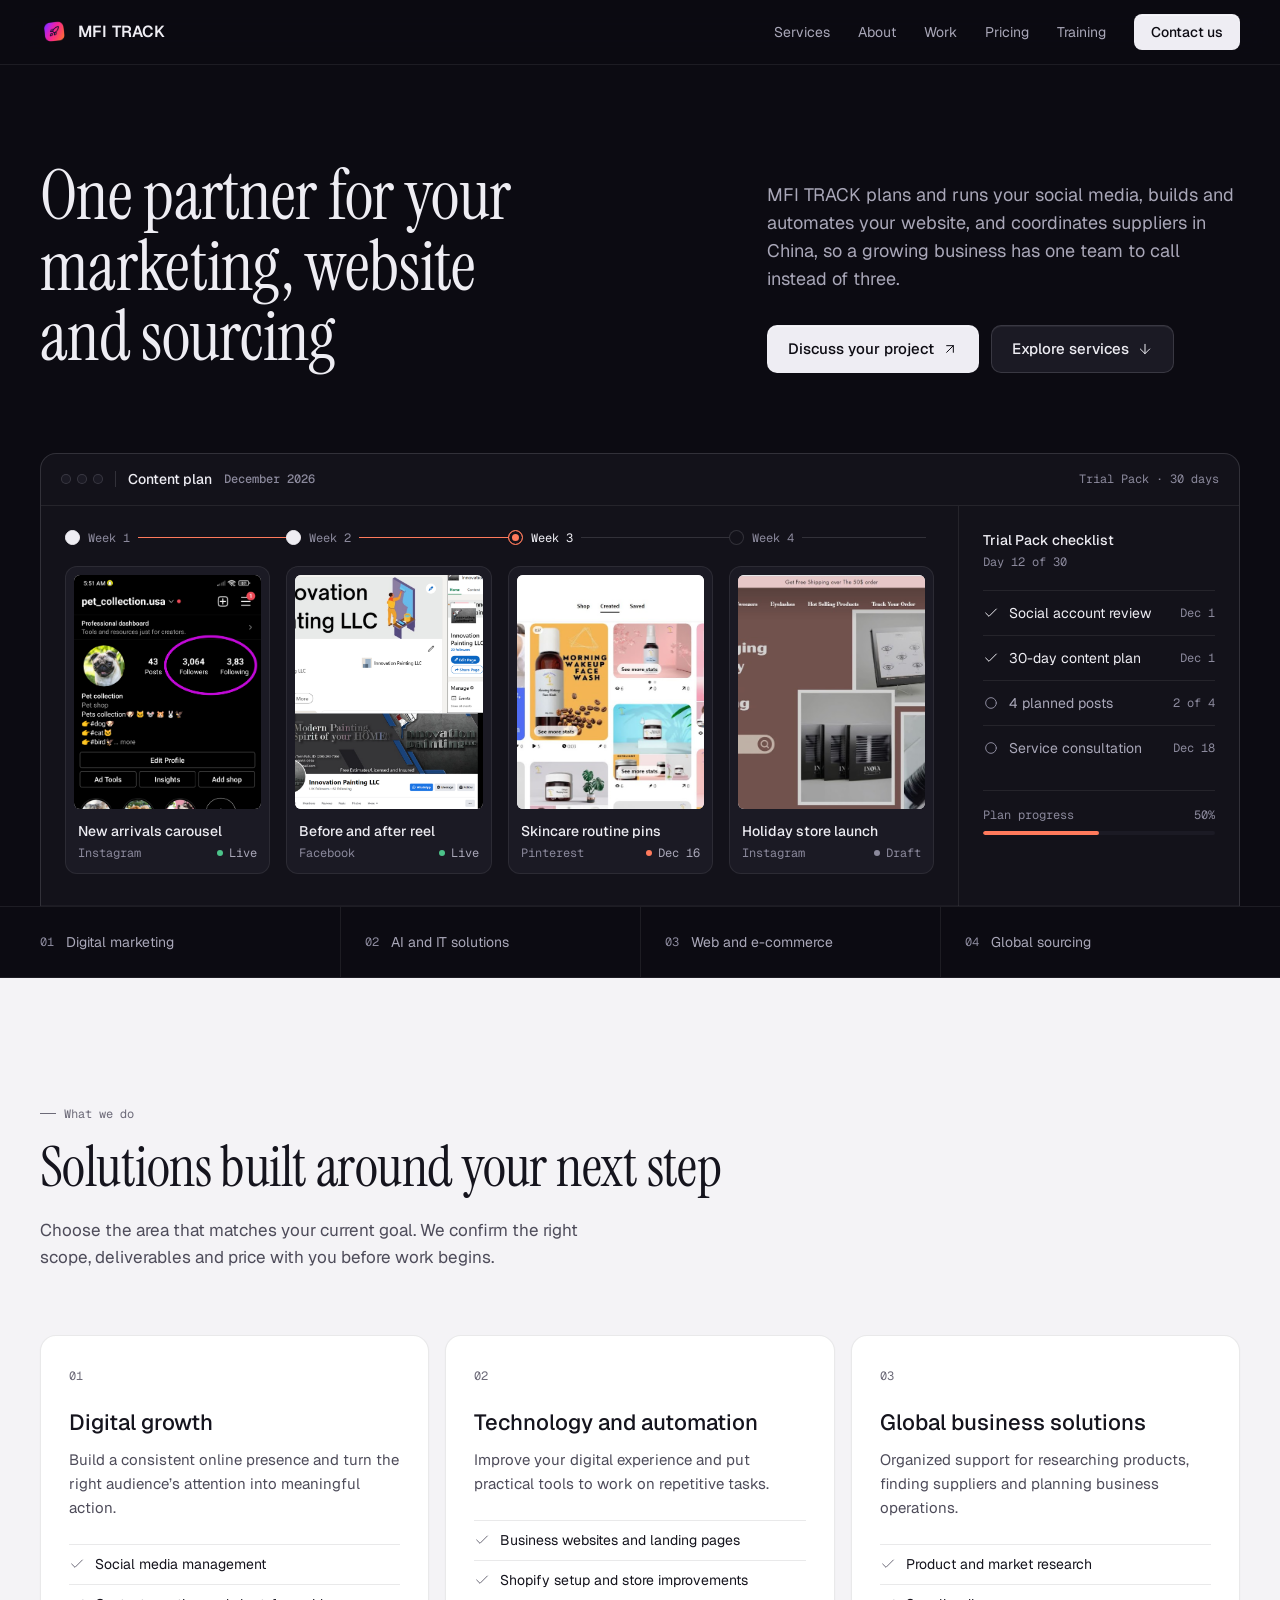
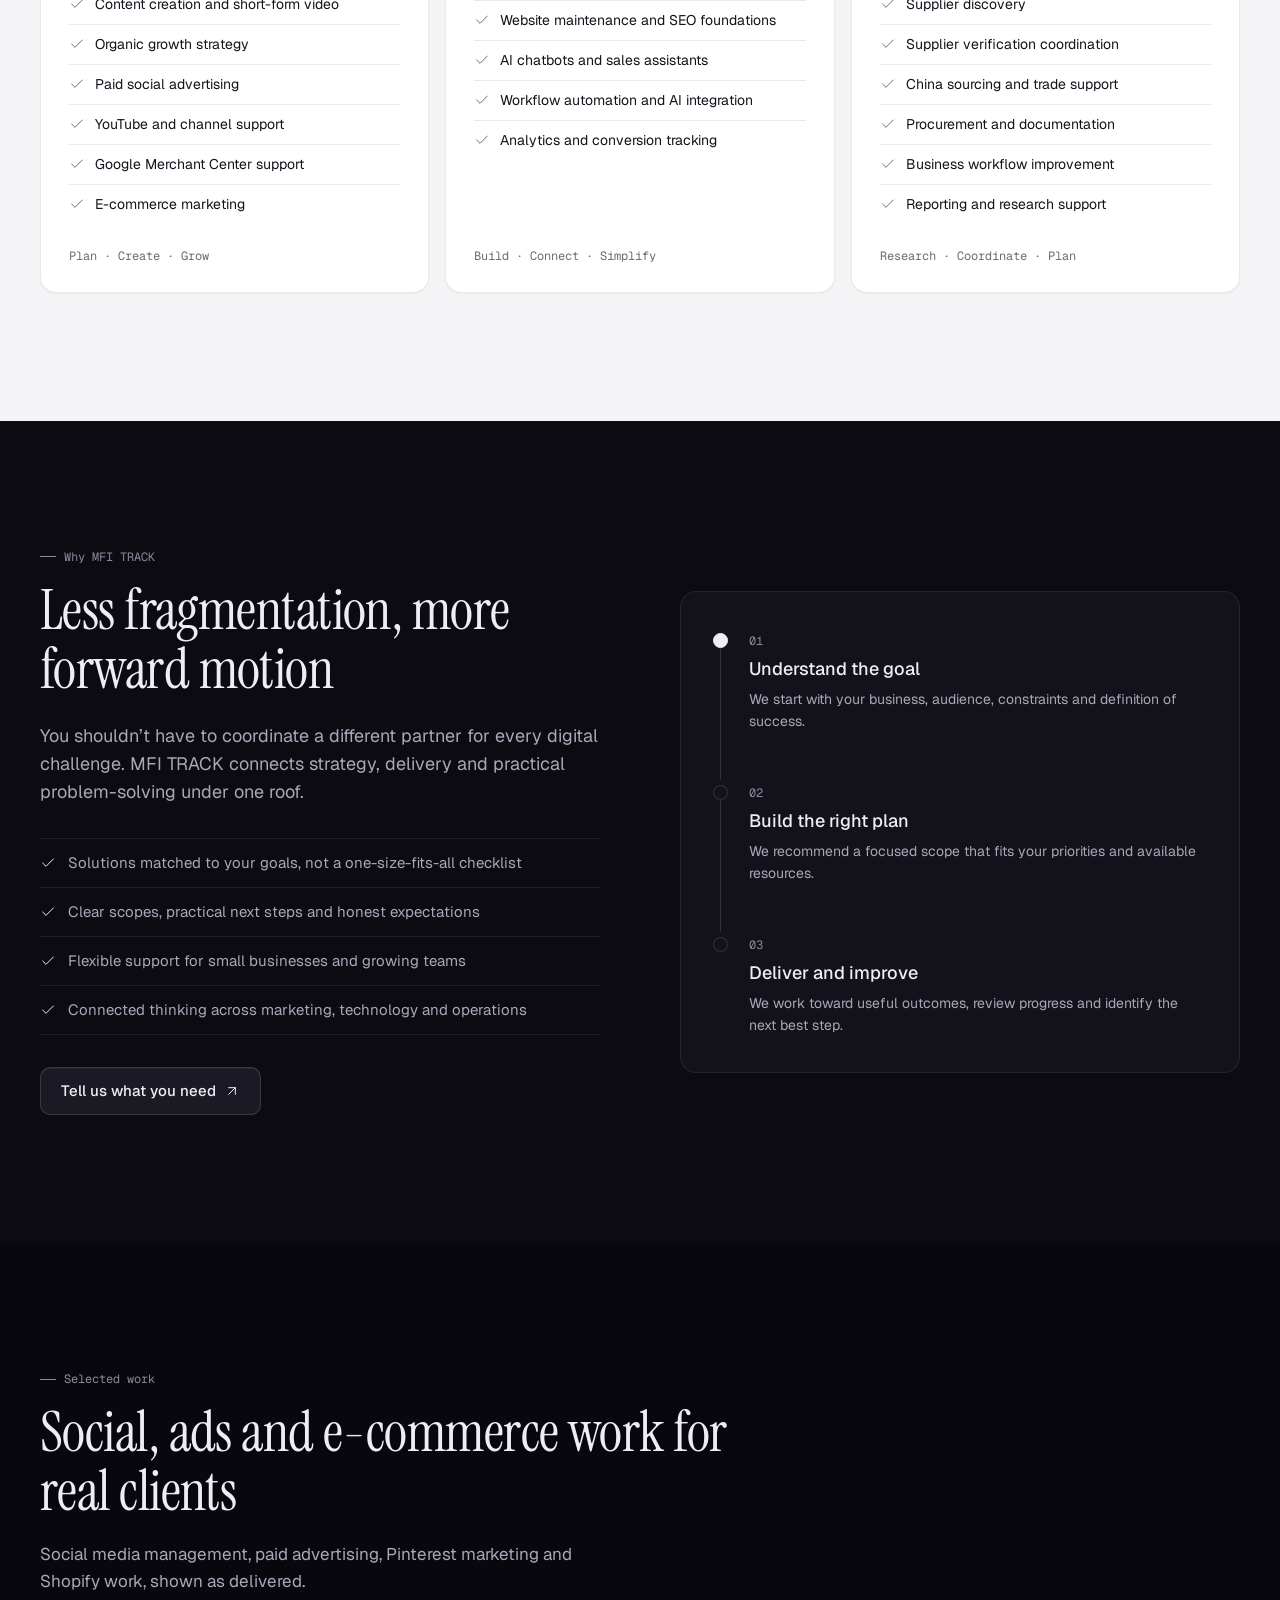
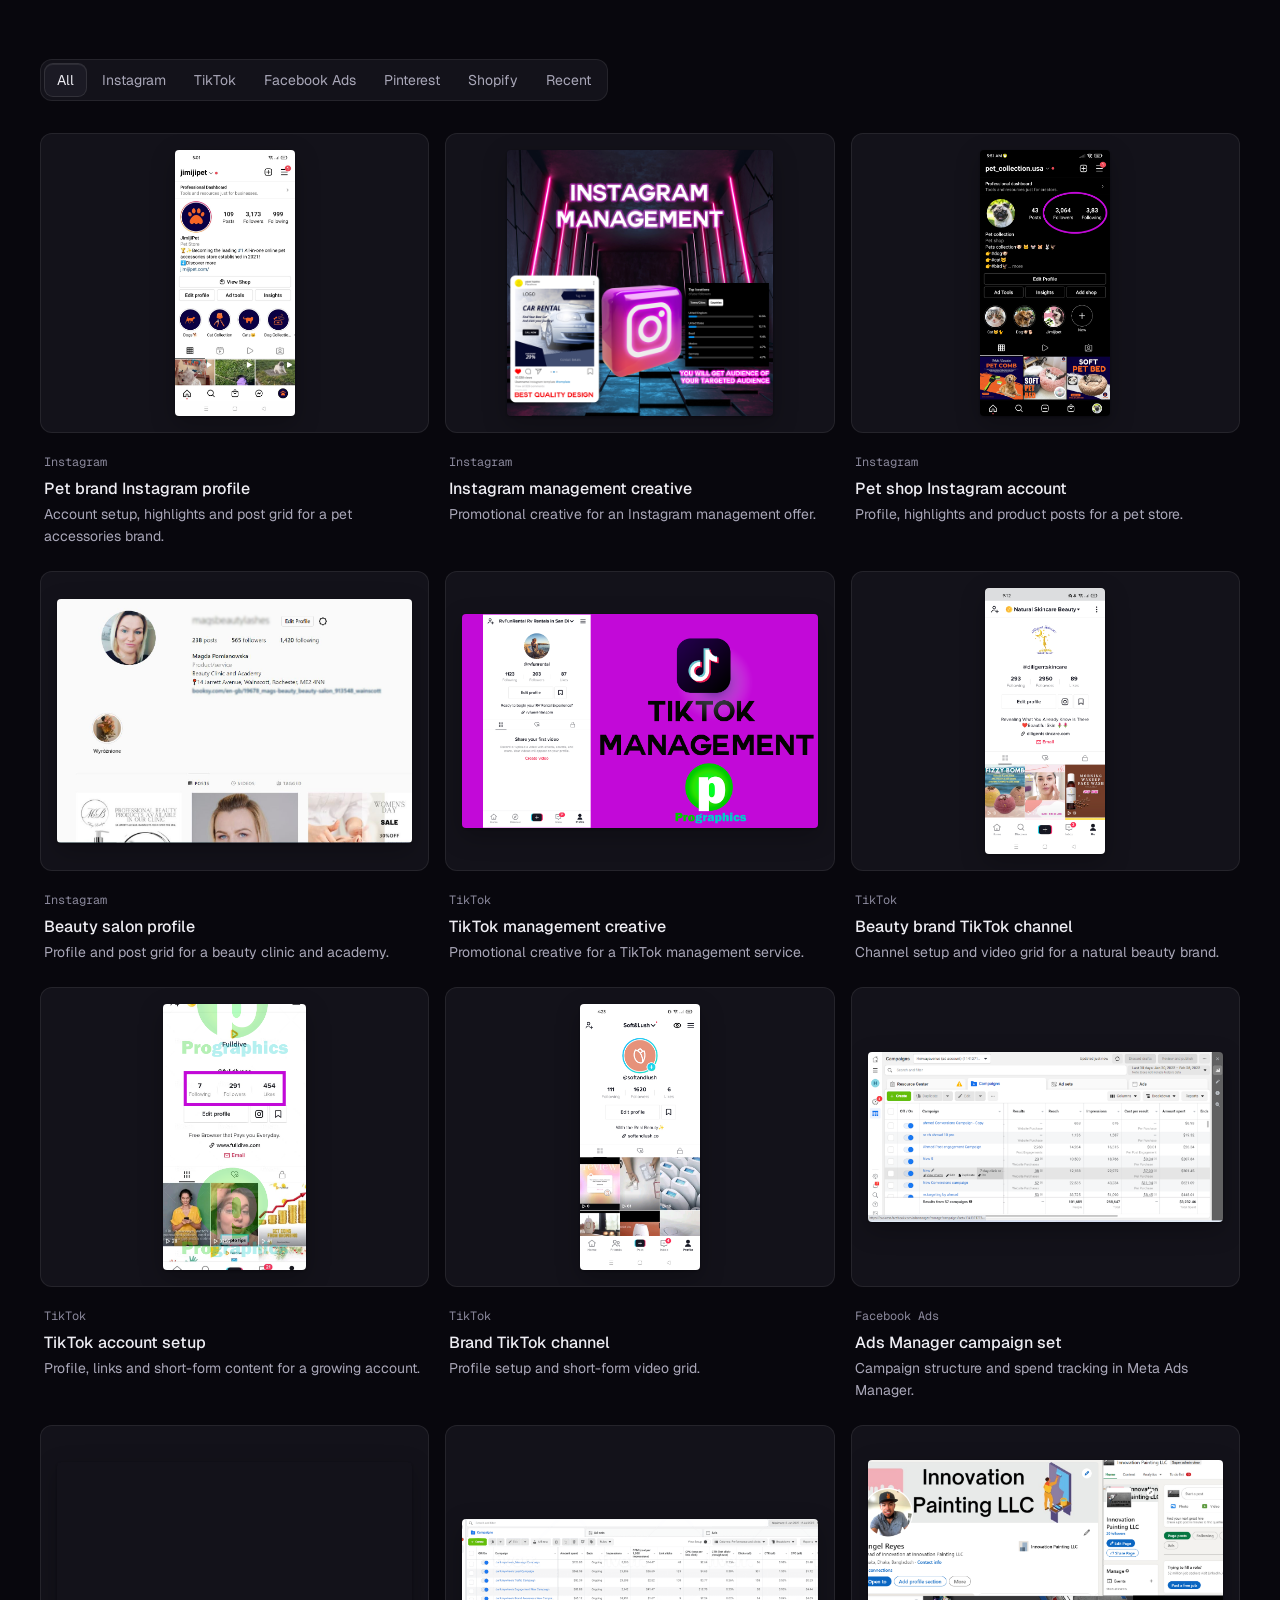
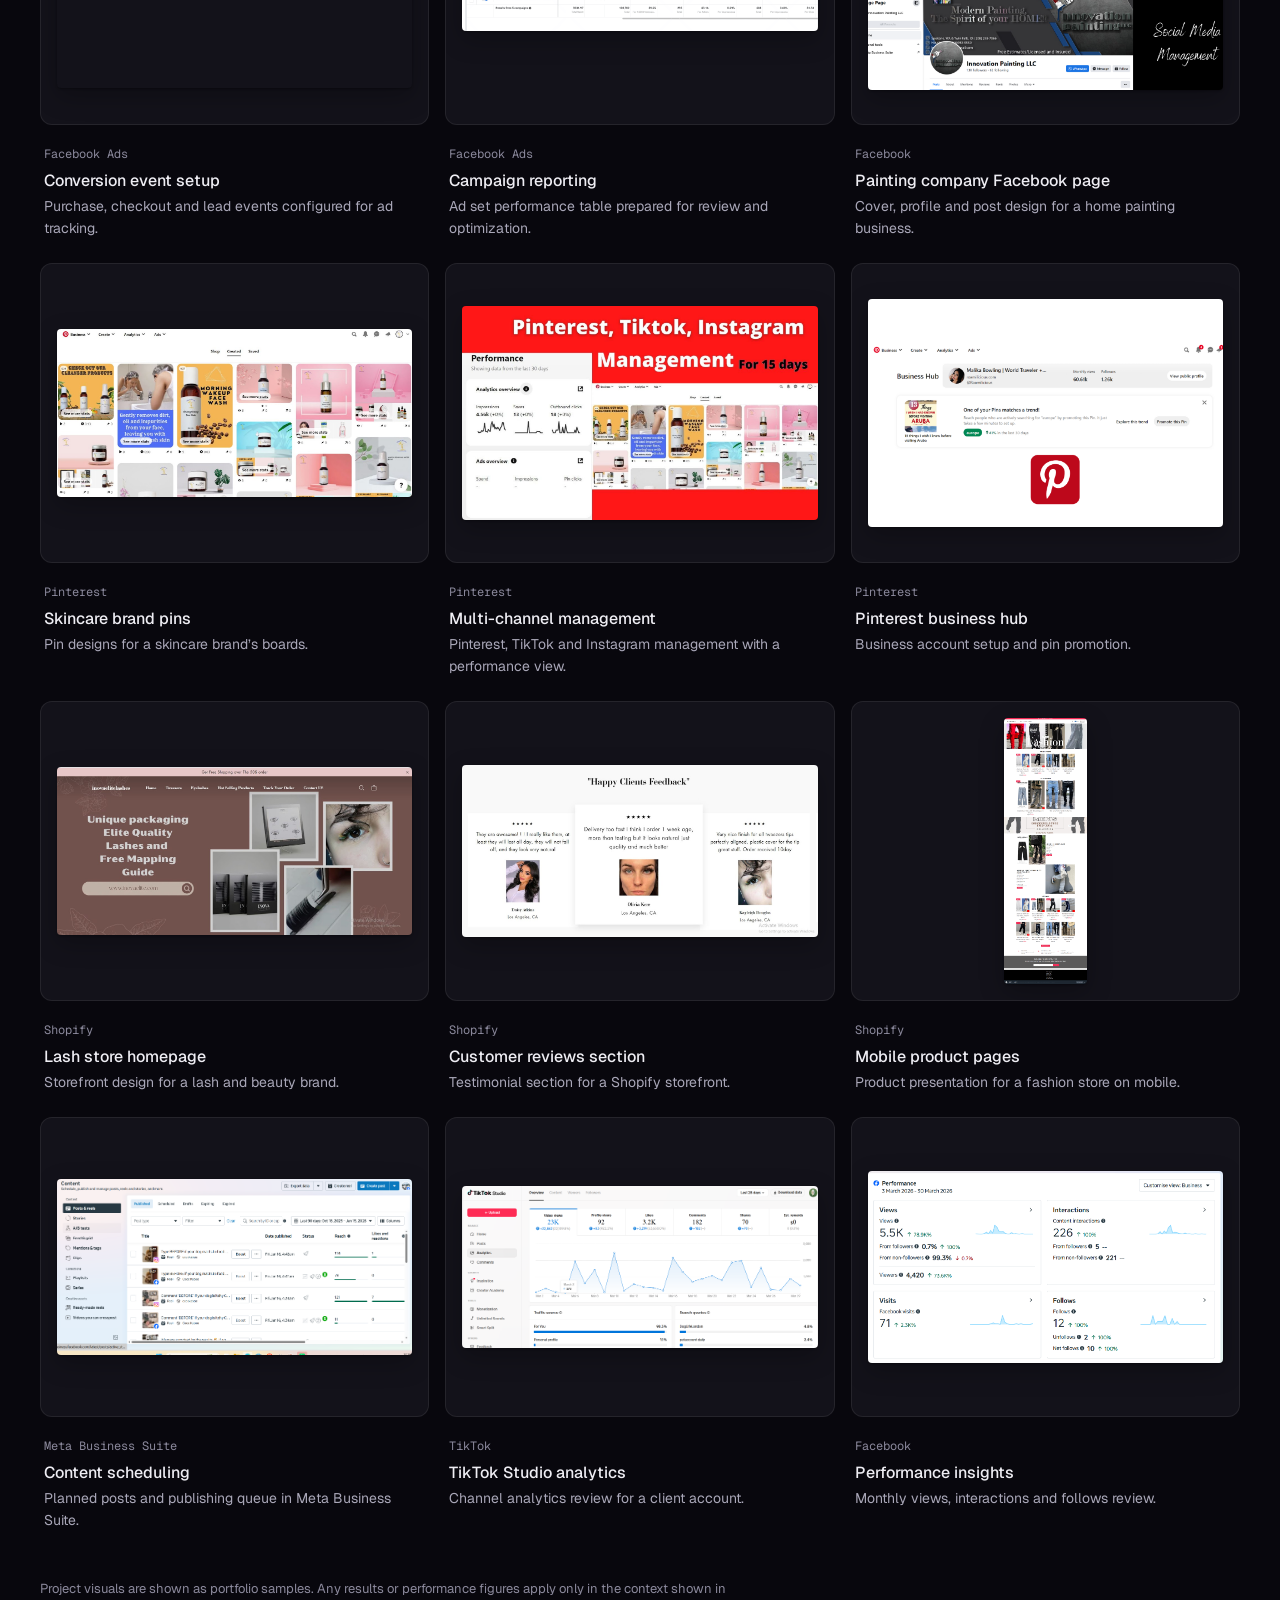
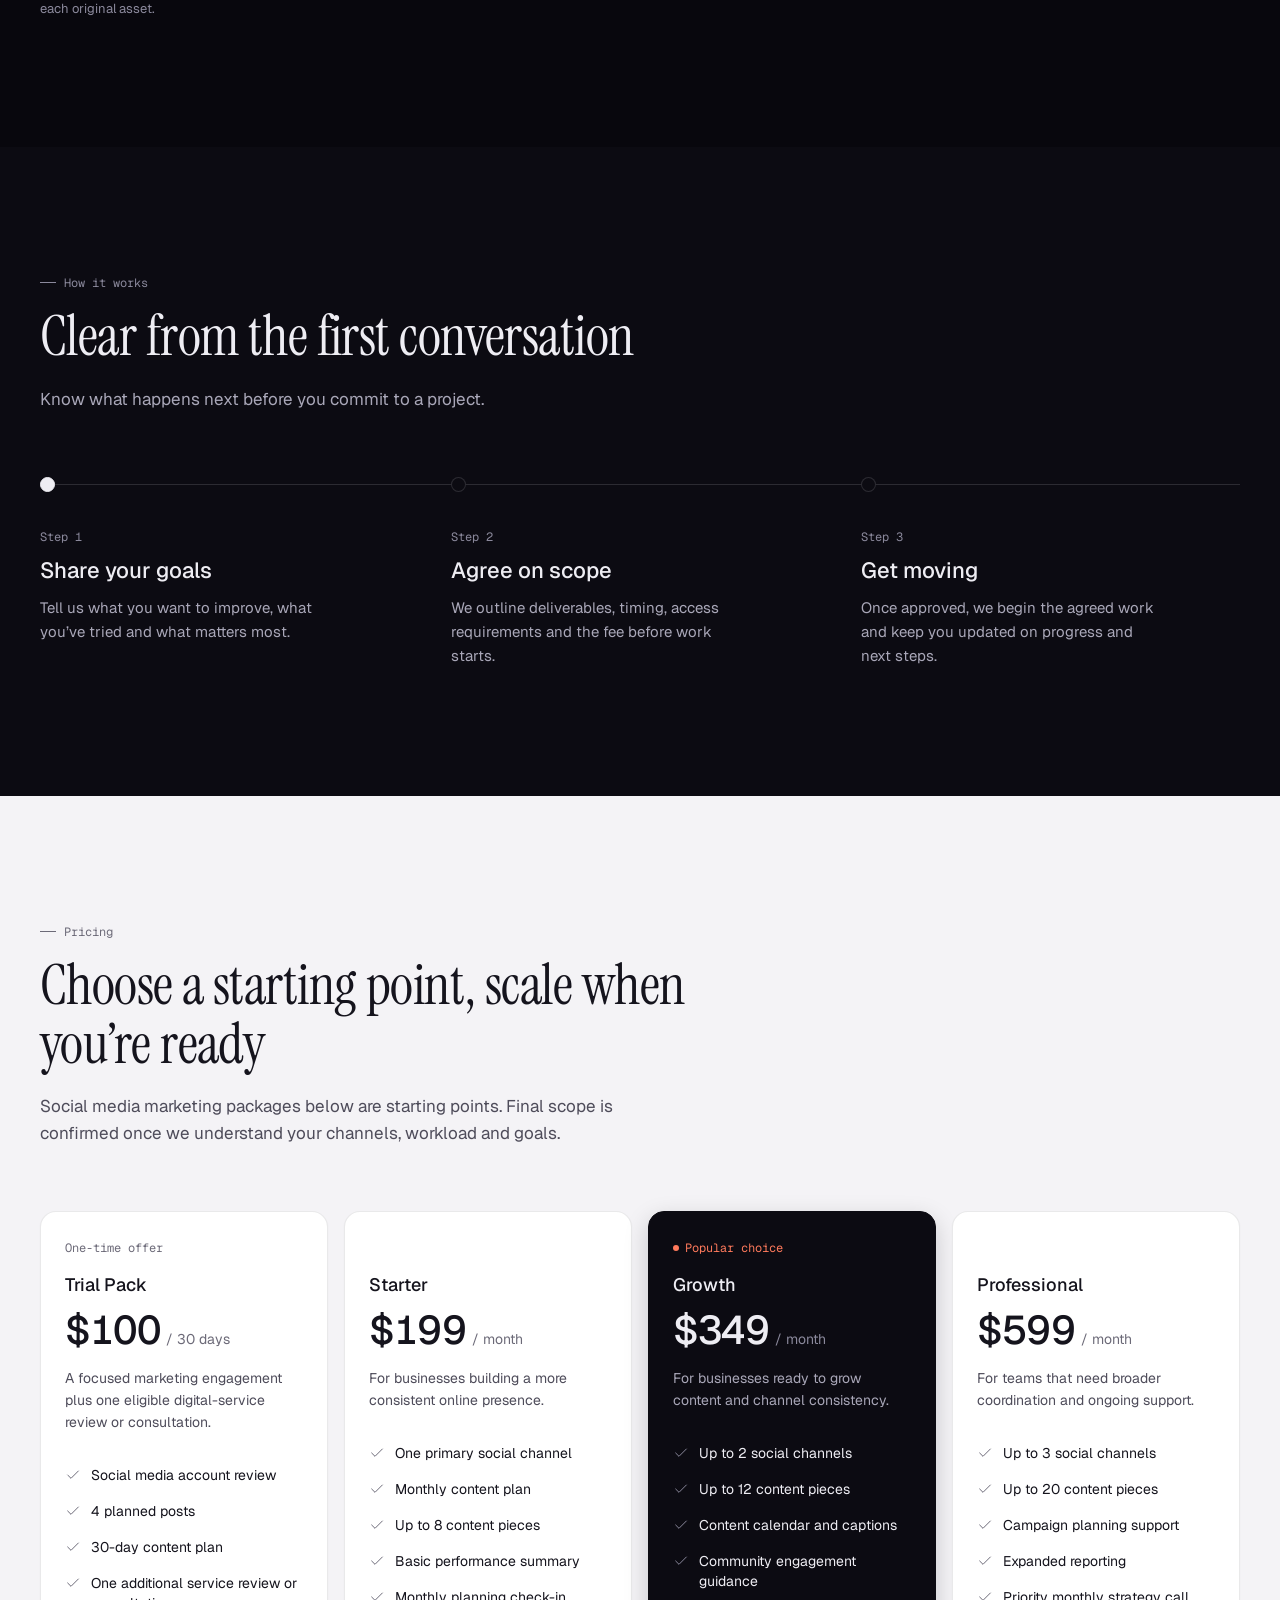
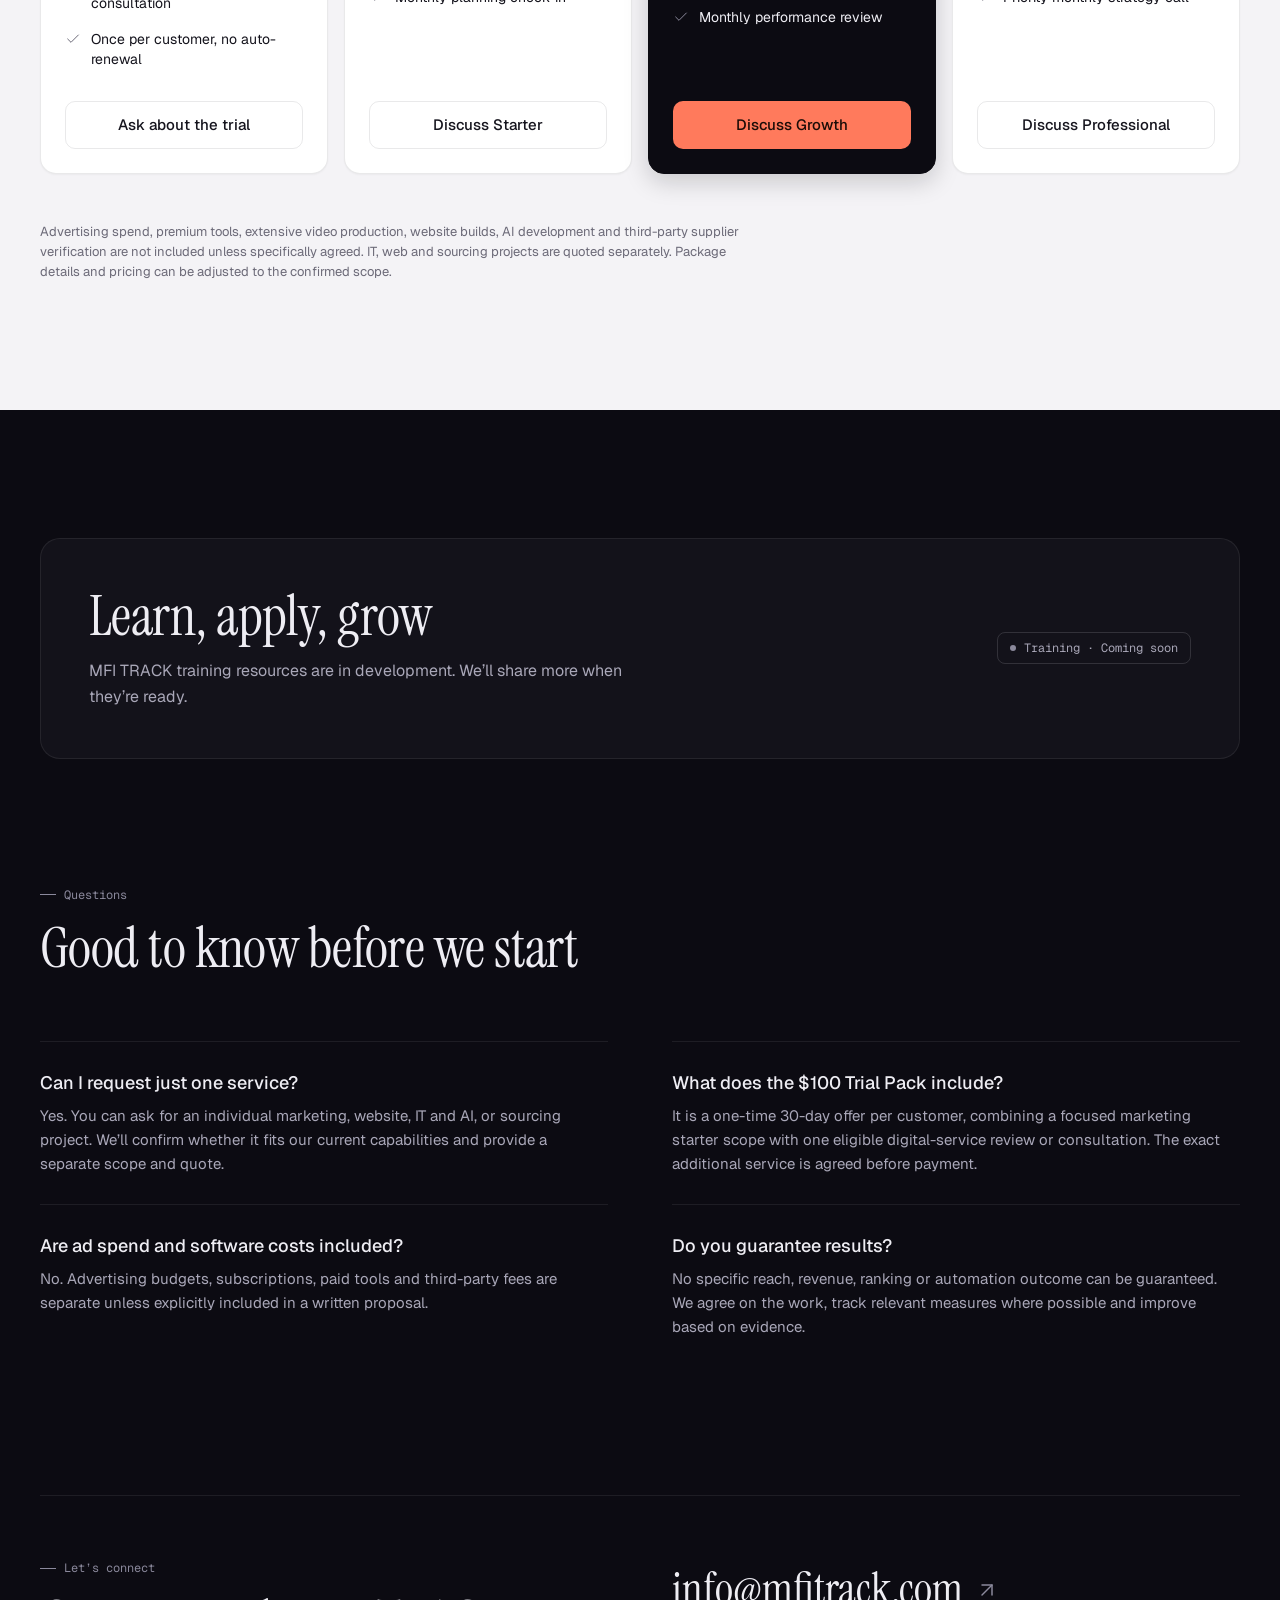
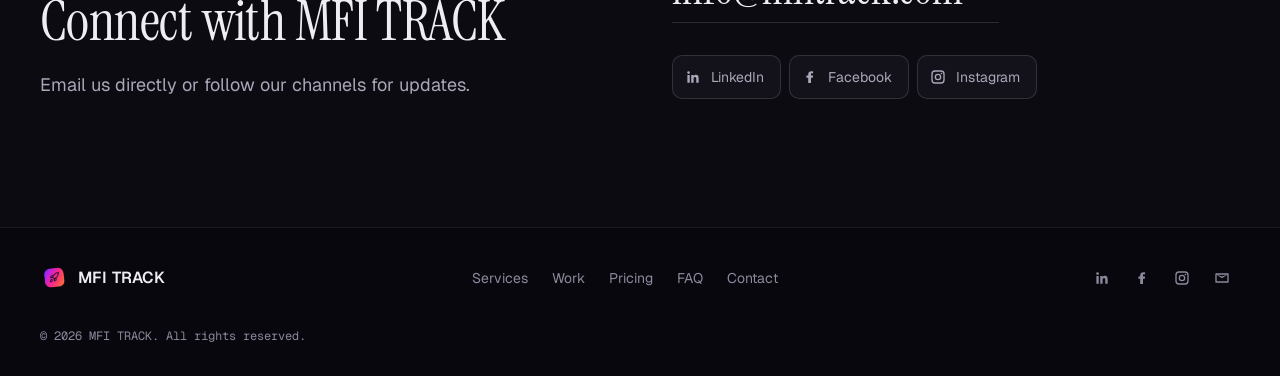
==== commit c6d2a184: "Redesign website and improve SEO New premium design for the homepage and contact page, shared site.c" ====
--- a/index.html
+++ b/index.html
@@ -3,175 +3,547 @@
 <head>
 <meta charset="utf-8">
 <meta name="viewport" content="width=device-width, initial-scale=1">
-<meta name="theme-color" content="#171329">
-<meta name="description" content="MFI TRACK helps businesses with social media management, content creation, websites, AI automation, and China sourcing support. Explore services and pricing.">
-<meta name="robots" content="index,follow">
+<title>MFI TRACK | Social Media Marketing, Websites &amp; Sourcing</title>
+<meta name="description" content="MFI TRACK is one partner for social media management, content, paid ads, websites, Shopify, AI automation and China sourcing. Marketing plans from $199/month.">
+<link rel="canonical" href="https://mfitrack.com/">
+<meta name="robots" content="index,follow,max-image-preview:large">
+<meta name="theme-color" content="#0c0b12">
+<meta name="author" content="MFI TRACK">
 <meta property="og:type" content="website">
-<meta property="og:title" content="MFI TRACK — Marketing, Technology & Business Solutions">
-<meta property="og:description" content="Digital growth, technology and automation, and global business solutions for growing businesses.">
-<meta property="og:url" content="https://prographics912.github.io/socialhubpro/">
+<meta property="og:site_name" content="MFI TRACK">
+<meta property="og:locale" content="en_US">
+<meta property="og:url" content="https://mfitrack.com/">
+<meta property="og:title" content="MFI TRACK — Marketing, websites and sourcing from one partner">
+<meta property="og:description" content="Social media management, websites, AI automation and China sourcing support for growing businesses. Clear scopes and published pricing.">
+<meta property="og:image" content="https://mfitrack.com/logo.png">
 <meta name="twitter:card" content="summary">
-<link rel="canonical" href="https://prographics912.github.io/socialhubpro/">
-<link rel="icon" type="image/png" href="./logo.png?v=4">
-<title>MFI TRACK — Marketing, Technology & Business Solutions</title>
-<style>
-:root{--ink:#171329;--ink2:#211b38;--muted:#a9a4bd;--paper:#fbfaff;--purple:#7854ef;--pink:#ec5ca8;--coral:#ff806e;--line:rgba(255,255,255,.12);--grad:linear-gradient(115deg,var(--purple),var(--pink) 58%,var(--coral));--max:1160px}
-*{box-sizing:border-box}html{scroll-behavior:smooth;scroll-padding-top:88px}body{margin:0;font-family:Inter,ui-sans-serif,system-ui,-apple-system,BlinkMacSystemFont,"Segoe UI",sans-serif;color:var(--paper);background:var(--ink);line-height:1.65}a{color:inherit;text-decoration:none}button,input,textarea,select{font:inherit}.container{width:min(var(--max),calc(100% - 44px));margin:auto}.eyebrow{display:inline-flex;align-items:center;gap:9px;color:#d4c9ff;font-size:.78rem;font-weight:800;letter-spacing:.14em;text-transform:uppercase}.eyebrow:before{content:"";width:24px;height:2px;background:var(--grad)}h1,h2,h3,p{margin-top:0}h1,h2,h3{line-height:1.12;letter-spacing:-.035em}h1{font-size:clamp(2.8rem,6.4vw,5.4rem);max-width:820px;margin:20px 0}h2{font-size:clamp(2.1rem,4vw,3.4rem);margin:14px 0 18px}h3{font-size:1.24rem;margin-bottom:12px}.lead{color:#c3bed2;font-size:1.12rem;max-width:650px}.gradient-text{background:var(--grad);color:transparent;background-clip:text;-webkit-background-clip:text}.section{padding:100px 0}.section-head{max-width:720px;margin-bottom:42px}.section-head p{color:var(--muted);font-size:1.04rem}.topbar{position:sticky;top:0;z-index:20;background:rgba(23,19,41,.88);backdrop-filter:blur(18px);border-bottom:1px solid rgba(255,255,255,.08)}.nav{min-height:78px;display:flex;align-items:center;justify-content:space-between;gap:22px}.brand{display:inline-flex;align-items:center;gap:11px;font-weight:900;letter-spacing:.045em;font-size:1.08rem;white-space:nowrap}.brand-mark{width:40px;height:40px;display:block;flex:none}.navlinks{display:flex;align-items:center;gap:25px;color:#d0cada;font-size:.9rem}.navlinks a:hover{color:white}.nav-cta,.btn{display:inline-flex;align-items:center;justify-content:center;gap:9px;border:0;border-radius:999px;padding:12px 19px;background:var(--grad);color:white;font-weight:800;box-shadow:0 10px 30px rgba(177,83,216,.2);transition:transform .2s,filter .2s;cursor:pointer}.btn:hover,.nav-cta:hover{transform:translateY(-2px);filter:brightness(1.08)}.btn.secondary{background:rgba(255,255,255,.06);border:1px solid var(--line);box-shadow:none}.menu-toggle{display:none;background:none;border:1px solid var(--line);color:white;border-radius:10px;padding:8px 11px}.hero{position:relative;overflow:hidden;padding:100px 0 86px;background:radial-gradient(ellipse at 82% 22%,rgba(120,84,239,.22),transparent 38%),radial-gradient(ellipse at 12% 76%,rgba(236,92,168,.12),transparent 34%),var(--ink)}.hero:after{content:"";position:absolute;width:430px;height:430px;border:1px solid rgba(255,255,255,.06);border-radius:50%;right:-180px;bottom:-230px;box-shadow:0 0 0 45px rgba(255,255,255,.015),0 0 0 95px rgba(255,255,255,.012);pointer-events:none}.hero-grid{display:grid;grid-template-columns:1.25fr .75fr;gap:42px;align-items:center;position:relative;z-index:1}.hero h1{max-width:760px}.hero .lead{margin-bottom:30px}.actions{display:flex;gap:13px;flex-wrap:wrap}.hero-note{margin-top:28px;color:#aaa4bc;font-size:.88rem}.hero-art{min-height:370px;display:grid;place-items:center;position:relative}.orbit{width:min(330px,80vw);aspect-ratio:1;border-radius:50%;border:1px solid rgba(255,255,255,.15);display:grid;place-items:center;position:relative;background:radial-gradient(circle,rgba(120,84,239,.17),rgba(236,92,168,.04) 55%,transparent 70%)}.orbit:before,.orbit:after{content:"";position:absolute;inset:24px;border-radius:50%;border:1px dashed rgba(255,255,255,.12)}.orbit:after{inset:54px;border-style:solid;border-color:rgba(255,255,255,.09)}.hero-logo{width:116px;height:116px;filter:drop-shadow(0 18px 40px rgba(236,92,168,.25))}.float-card{position:absolute;border:1px solid var(--line);background:rgba(33,27,56,.9);backdrop-filter:blur(12px);padding:12px 16px;border-radius:15px;font-size:.85rem;box-shadow:0 16px 35px rgba(0,0,0,.2)}.float-card strong{display:block;font-size:.95rem}.float-card small{color:var(--muted)}.fc1{top:34px;right:-4px}.fc2{bottom:40px;left:-15px}.trust-strip{border-top:1px solid var(--line);border-bottom:1px solid var(--line);background:#1b1630}.trust-inner{display:flex;justify-content:space-between;gap:24px;flex-wrap:wrap;padding:22px 0;color:#c8c2d5;font-size:.9rem}.trust-inner span{display:flex;align-items:center;gap:9px}.dot{width:7px;height:7px;background:var(--grad);border-radius:50%;display:inline-block}.light-section{background:#f8f6ff;color:#201a36}.light-section .eyebrow{color:#6f4de1}.light-section .section-head p{color:#69647a}.services-grid,.feature-grid,.pricing-grid,.process-grid,.faq-grid{display:grid;grid-template-columns:repeat(3,1fr);gap:18px}.card{padding:27px;border-radius:22px;background:#211b38;border:1px solid var(--line);height:100%;transition:transform .2s,border-color .2s}.card:hover{transform:translateY(-4px);border-color:rgba(236,92,168,.5)}.light-section .card{background:white;border-color:#e9e3f4;box-shadow:0 10px 28px rgba(37,20,77,.045)}.card p{color:var(--muted);font-size:.94rem;margin-bottom:0}.light-section .card p{color:#716b82}.icon{width:48px;height:48px;display:grid;place-items:center;border-radius:15px;background:linear-gradient(135deg,rgba(120,84,239,.2),rgba(236,92,168,.18));color:#d8caff;font-size:1.4rem;margin-bottom:22px}.light-section .icon{color:#7049df}.tag{display:inline-block;margin-top:16px;color:#c7b7ff;font-size:.78rem;font-weight:800}.light-section .tag{color:#7854ef}.service-list{list-style:none;padding:0;margin:17px 0 0;display:grid;gap:9px;color:#d0cada;font-size:.9rem}.light-section .service-list{color:#514b63}.service-list li:before{content:"✓";color:#ed78b6;font-weight:900;margin-right:9px}.split{display:grid;grid-template-columns:1fr 1fr;gap:54px;align-items:center}.feature-panel{padding:32px;border-radius:26px;border:1px solid var(--line);background:radial-gradient(circle at top right,rgba(120,84,239,.18),transparent 42%),#211b38}.feature-row{display:flex;gap:15px;padding:19px 0;border-bottom:1px solid var(--line)}.feature-row:last-child{border-bottom:0}.feature-row .icon{margin:0;flex:none}.feature-row p{color:var(--muted);margin:6px 0 0;font-size:.91rem}.bullets{list-style:none;padding:0;display:grid;gap:14px;margin:27px 0}.bullets li{display:flex;gap:12px;color:#d3cede}.bullets li:before{content:"✓";display:grid;place-items:center;flex:none;width:23px;height:23px;border-radius:50%;background:rgba(236,92,168,.16);color:#ff9cc8;font-weight:900}.pricing-grid{grid-template-columns:repeat(4,1fr);align-items:stretch}.price-card{position:relative;display:flex;flex-direction:column}.price-card.featured{border-color:#b37cf5;box-shadow:0 0 0 1px rgba(179,124,245,.25),0 20px 50px rgba(120,84,239,.15)}.popular{position:absolute;top:-13px;right:20px;background:var(--grad);border-radius:999px;padding:5px 11px;font-size:.72rem;font-weight:900}.price{font-size:2.4rem;font-weight:900;letter-spacing:-.06em;margin:10px 0}.price small{font-size:.82rem;letter-spacing:0;color:var(--muted);font-weight:600}.price-card .service-list{flex:1}.price-card .btn{margin-top:26px;width:100%}.price-note{margin-top:24px;color:#a9a4bd;font-size:.85rem}.trial-badge{display:inline-flex;align-self:flex-start;background:rgba(236,92,168,.15);color:#ffb0d2;border-radius:7px;padding:5px 9px;font-size:.76rem;font-weight:900}.portfolio-grid{display:grid;grid-template-columns:repeat(3,minmax(0,1fr));gap:18px;align-items:stretch}.portfolio-showcase{background:#100d1b}.portfolio-filters{display:flex;gap:10px;flex-wrap:wrap;justify-content:center;margin:0 0 30px}.portfolio-filter{border:1px solid rgba(255,255,255,.14);background:#1b162b;color:#e8e3f4;padding:10px 16px;border-radius:999px;font:inherit;font-size:.88rem;font-weight:750;cursor:pointer;transition:transform .2s,border-color .2s,background .2s}.portfolio-filter:hover,.portfolio-filter.active{background:linear-gradient(110deg,#8154ed,#ed4eaa);border-color:transparent;color:#fff;transform:translateY(-1px)}.portfolio-gallery{display:grid;grid-template-columns:repeat(3,minmax(0,1fr));gap:20px}.portfolio-card{overflow:hidden;border:1px solid rgba(255,255,255,.1);border-radius:20px;background:linear-gradient(150deg,#211a33,#151120);box-shadow:0 12px 35px rgba(0,0,0,.16);transition:transform .25s,border-color .25s}.portfolio-card:hover{transform:translateY(-5px);border-color:rgba(210,115,255,.55)}.portfolio-image-wrap{height:260px;background:#0c0a13;display:flex;align-items:center;justify-content:center;overflow:hidden}.portfolio-image-wrap img{width:100%;height:100%;object-fit:contain;transition:transform .35s}.portfolio-card:hover .portfolio-image-wrap img{transform:scale(1.035)}.portfolio-card-copy{padding:17px 18px 20px}.portfolio-card-copy .category{display:inline-block;color:#e2c5ff;font-size:.72rem;text-transform:uppercase;letter-spacing:.1em;font-weight:850;margin-bottom:8px}.portfolio-card-copy h3{margin:0;font-size:1.08rem;line-height:1.35;color:#fff}.portfolio-card-copy p{margin:8px 0 0;color:#b8b0cb;font-size:.87rem;line-height:1.6}.portfolio-empty{grid-column:1/-1;text-align:center;color:#c8bfd8;padding:30px}.portfolio-disclaimer{color:#aaa1be;font-size:.82rem;margin-top:22px;line-height:1.65}@media(max-width:980px){.portfolio-gallery{grid-template-columns:repeat(2,minmax(0,1fr))}.portfolio-image-wrap{height:230px}}@media(max-width:600px){.portfolio-gallery{grid-template-columns:1fr}.portfolio-image-wrap{height:260px}.portfolio-filters{justify-content:flex-start}.portfolio-filter{padding:9px 13px;font-size:.82rem}}.portfolio-item{display:flex;flex-direction:column;gap:8px;overflow-wrap:anywhere}.portfolio-item h3{font-size:1.25rem;line-height:1.35;margin:8px 0}.portfolio-item p{line-height:1.7}.portfolio-item .category{display:inline-block;background:rgba(120,84,239,.18);border:1px solid rgba(180,150,255,.25);border-radius:999px;padding:7px 10px;align-self:flex-start}.portfolio-item{border:1px solid var(--line);border-radius:20px;padding:26px;min-height:220px;background:linear-gradient(145deg,rgba(120,84,239,.13),rgba(236,92,168,.04))}.portfolio-item .category{color:#d1bfff;text-transform:uppercase;letter-spacing:.12em;font-size:.73rem;font-weight:900}.portfolio-item p{color:var(--muted);font-size:.92rem}.portfolio-disclaimer{color:var(--muted);font-size:.82rem;margin-top:20px}.step{padding:26px 0;border-top:1px solid var(--line)}.step-number{font-size:.8rem;color:#d5a1ff;font-weight:900;letter-spacing:.12em}.step h3{margin:10px 0}.step p{color:var(--muted);font-size:.93rem}.training{background:radial-gradient(ellipse at 80% 50%,rgba(236,92,168,.13),transparent 40%),#211b38;border:1px solid var(--line);border-radius:28px;padding:42px;display:flex;align-items:center;justify-content:space-between;gap:30px}.coming{display:inline-block;border-radius:999px;padding:7px 12px;color:#ffd6e7;background:rgba(236,92,168,.15);font-size:.75rem;font-weight:900;letter-spacing:.08em;text-transform:uppercase}.faq-grid{grid-template-columns:repeat(2,1fr)}.faq-grid .card{padding:23px}.contact-grid{display:grid;grid-template-columns:minmax(0,680px);justify-content:center;gap:0}.contact-info{text-align:center;max-width:680px;margin:0 auto}.contact-info .eyebrow{justify-content:center}.contact-info p{color:var(--muted);margin:0 auto 24px;max-width:520px}.contact-method{max-width:420px;margin:0 auto;text-align:center}.contact-socials{display:flex;justify-content:center;flex-wrap:wrap;gap:12px;margin-top:24px}.contact-socials a{min-width:175px;text-align:left}.contact-method{padding:16px 0;border-bottom:1px solid var(--line)}.contact-method small{display:block;color:var(--muted)}.contact-form{padding:28px;border:1px solid var(--line);background:#211b38;border-radius:23px}.form-grid{display:grid;grid-template-columns:1fr 1fr;gap:15px}.field{display:grid;gap:7px}.field.full{grid-column:1/-1}.field label{font-size:.84rem;color:#d4cede;font-weight:700}.field input,.field select,.field textarea{width:100%;background:#171329;border:1px solid rgba(255,255,255,.15);border-radius:11px;color:white;padding:12px 13px;outline:none}.field input:focus,.field select:focus,.field textarea:focus{border-color:#b17af5}.field textarea{min-height:130px;resize:vertical}.contact-form .btn{margin-top:17px}.form-hint{color:var(--muted);font-size:.78rem;margin:12px 0 0}.footer{padding:35px 0;border-top:1px solid var(--line);background:#141024}.footer-inner{display:flex;align-items:center;justify-content:space-between;gap:20px;flex-wrap:wrap}.footer p{margin:0;color:var(--muted);font-size:.82rem}.footer-links{display:flex;gap:18px;color:#c8c2d5;font-size:.84rem}.footer-socials{display:flex;align-items:center;gap:10px}.social-icon{width:40px;height:40px;display:inline-grid;place-items:center;border:1px solid var(--line);border-radius:12px;color:#d8caff;background:rgba(255,255,255,.04);transition:transform .2s,border-color .2s,color .2s}.social-icon:hover{transform:translateY(-3px);border-color:#b17af5;color:#fff}.social-icon svg{width:19px;height:19px;fill:currentColor}.contact-socials{display:flex;flex-wrap:wrap;gap:12px;margin-top:24px}.contact-socials a{display:flex;align-items:center;gap:12px;padding:13px 15px;border:1px solid var(--line);border-radius:14px;background:rgba(255,255,255,.035);color:#e9e3f4;flex:1;min-width:190px}.contact-socials a:hover{border-color:rgba(177,122,245,.65);background:rgba(120,84,239,.08)}.contact-socials .social-icon{width:38px;height:38px;flex:none}.contact-socials small{display:block;color:var(--muted);font-size:.76rem}.reveal{opacity:1;transform:none;transition:opacity .65s ease,transform .65s ease}.js-motion .reveal{opacity:0;transform:translateY(16px)}.js-motion .reveal.visible{opacity:1;transform:none}.reveal.visible{opacity:1;transform:none}
-@media(max-width:980px){.navlinks{gap:14px}.navlinks a:not(.nav-cta){display:none}.hero-grid{grid-template-columns:1fr .65fr}.pricing-grid{grid-template-columns:repeat(2,1fr)}.services-grid,.feature-grid{grid-template-columns:repeat(2,1fr)}.split{gap:30px}}
-@media(max-width:680px){.container{width:min(var(--max),calc(100% - 30px))}.section{padding:72px 0}.nav{min-height:70px}.menu-toggle{display:block}.navlinks{display:none;position:absolute;top:70px;left:0;right:0;padding:18px 22px 22px;background:#1b1630;border-bottom:1px solid var(--line);flex-direction:column;align-items:stretch}.navlinks.open{display:flex}.navlinks a:not(.nav-cta){display:block;padding:7px 0}.nav-cta{text-align:center}.hero{padding:76px 0 60px}.hero-grid,.split,.contact-grid{grid-template-columns:1fr}.hero-art{min-height:290px;margin-top:10px}.orbit{width:260px}.fc1{right:0}.fc2{left:0}.trust-inner{gap:12px}.trust-inner span{width:calc(50% - 8px);font-size:.8rem}.services-grid,.feature-grid,.pricing-grid,.portfolio-grid,.process-grid,.faq-grid{grid-template-columns:1fr}.training{padding:28px;align-items:flex-start;flex-direction:column}.form-grid{grid-template-columns:1fr}.field.full{grid-column:auto}.contact-form{padding:20px}.footer-inner{align-items:flex-start;flex-direction:column}}
-@media(prefers-reduced-motion:reduce){*,*:before,*:after{scroll-behavior:auto!important;transition:none!important}.reveal{opacity:1;transform:none}}
-</style>
+<meta name="twitter:title" content="MFI TRACK — Marketing, websites and sourcing from one partner">
+<meta name="twitter:description" content="Social media management, websites, AI automation and China sourcing support for growing businesses.">
+<meta name="twitter:image" content="https://mfitrack.com/logo.png">
+<link rel="icon" href="/favicon.svg" type="image/svg+xml">
+<link rel="icon" href="/logo.png?v=4" type="image/png">
+<link rel="apple-touch-icon" href="/logo.png?v=4">
+<link rel="preconnect" href="https://fonts.googleapis.com">
+<link rel="preconnect" href="https://fonts.gstatic.com" crossorigin>
+<link rel="stylesheet" href="https://fonts.googleapis.com/css2?family=Geist:wght@400;500;600&family=Geist+Mono&family=Instrument+Serif&display=swap">
+<link rel="stylesheet" href="/site.css?v=5">
+<link rel="preload" as="image" href="/portfolio/Instagram/4.png">
+<script type="application/ld+json">
+{
+"@context": "https://schema.org",
+"@graph": [
+{
+"@type": "ProfessionalService",
+"@id": "https://mfitrack.com/#organization",
+"name": "MFI TRACK",
+"url": "https://mfitrack.com/",
+"logo": "https://mfitrack.com/logo.png",
+"image": "https://mfitrack.com/logo.png",
+"email": "info@mfitrack.com",
+"description": "Marketing, technology and business solutions: social media management, content creation, paid social, websites, Shopify, AI automation and China sourcing support.",
+"sameAs": [
+"https://www.linkedin.com/company/mfi-track/",
+"https://www.facebook.com/profile.php?id=61596431692249",
+"https://www.instagram.com/mfitrack"
+],
+"priceRange": "$100–$599",
+"contactPoint": {
+"@type": "ContactPoint",
+"contactType": "sales",
+"email": "info@mfitrack.com",
+"availableLanguage": [
+"English"
+]
+},
+"knowsAbout": [
+"Social media management",
+"Content creation",
+"Paid social advertising",
+"Pinterest marketing",
+"Shopify",
+"Website development",
+"SEO",
+"AI chatbots",
+"Workflow automation",
+"China sourcing",
+"Supplier discovery"
+],
+"hasOfferCatalog": {
+"@type": "OfferCatalog",
+"name": "Social media marketing packages",
+"itemListElement": [
+{
+"@type": "Offer",
+"name": "Trial Pack",
+"price": "100",
+"priceCurrency": "USD",
+"description": "One-time 30-day offer: social account review, 4 planned posts, 30-day content plan and one service review or consultation."
+},
+{
+"@type": "Offer",
+"name": "Starter",
+"price": "199",
+"priceCurrency": "USD",
+"priceSpecification": {
+"@type": "UnitPriceSpecification",
+"price": "199",
+"priceCurrency": "USD",
+"unitCode": "MON"
+},
+"description": "One social channel, monthly content plan, up to 8 content pieces."
+},
+{
+"@type": "Offer",
+"name": "Growth",
+"price": "349",
+"priceCurrency": "USD",
+"priceSpecification": {
+"@type": "UnitPriceSpecification",
+"price": "349",
+"priceCurrency": "USD",
+"unitCode": "MON"
+},
+"description": "Up to 2 social channels, up to 12 content pieces, content calendar and captions."
+},
+{
+"@type": "Offer",
+"name": "Professional",
+"price": "599",
+"priceCurrency": "USD",
+"priceSpecification": {
+"@type": "UnitPriceSpecification",
+"price": "599",
+"priceCurrency": "USD",
+"unitCode": "MON"
+},
+"description": "Up to 3 social channels, up to 20 content pieces, campaign planning and expanded reporting."
+}
+]
+}
+},
+{
+"@type": "WebSite",
+"@id": "https://mfitrack.com/#website",
+"url": "https://mfitrack.com/",
+"name": "MFI TRACK",
+"publisher": {
+"@id": "https://mfitrack.com/#organization"
+},
+"inLanguage": "en"
+},
+{
+"@type": "WebPage",
+"@id": "https://mfitrack.com/#webpage",
+"url": "https://mfitrack.com/",
+"name": "MFI TRACK — Social Media Marketing, Websites & China Sourcing",
+"isPartOf": {
+"@id": "https://mfitrack.com/#website"
+},
+"about": {
+"@id": "https://mfitrack.com/#organization"
+}
+},
+{
+"@type": "FAQPage",
+"@id": "https://mfitrack.com/#faq",
+"mainEntity": [
+{
+"@type": "Question",
+"name": "Can I request just one service?",
+"acceptedAnswer": {
+"@type": "Answer",
+"text": "Yes. You can ask for an individual marketing, website, IT and AI, or sourcing project. We’ll confirm whether it fits our current capabilities and provide a separate scope and quote."
+}
+},
+{
+"@type": "Question",
+"name": "What does the $100 Trial Pack include?",
+"acceptedAnswer": {
+"@type": "Answer",
+"text": "It is a one-time 30-day offer per customer, combining a focused marketing starter scope with one eligible digital-service review or consultation. The exact additional service is agreed before payment."
+}
+},
+{
+"@type": "Question",
+"name": "Are ad spend and software costs included?",
+"acceptedAnswer": {
+"@type": "Answer",
+"text": "No. Advertising budgets, subscriptions, paid tools and third-party fees are separate unless explicitly included in a written proposal."
+}
+},
+{
+"@type": "Question",
+"name": "Do you guarantee results?",
+"acceptedAnswer": {
+"@type": "Answer",
+"text": "No specific reach, revenue, ranking or automation outcome can be guaranteed. We agree on the work, track relevant measures where possible and improve based on evidence."
+}
+}
+]
+}
+]
+}
+</script>
 </head>
 <body>
+<svg width="0" height="0" style="position:absolute" aria-hidden="true">
+<symbol id="i-up-right" viewBox="0 0 24 24"><path d="M7 7h10v10"/><path d="M7 17 17 7"/></symbol>
+<symbol id="i-down" viewBox="0 0 24 24"><path d="M12 5v14"/><path d="m19 12-7 7-7-7"/></symbol>
+<symbol id="i-check" viewBox="0 0 24 24"><path d="M20 6 9 17l-5-5"/></symbol>
+<symbol id="i-circle" viewBox="0 0 24 24"><circle cx="12" cy="12" r="8"/></symbol>
+<symbol id="i-menu" viewBox="0 0 24 24"><path d="M4 7h16"/><path d="M4 12h16"/><path d="M4 17h16"/></symbol>
+<symbol id="i-mail" viewBox="0 0 24 24"><rect x="3" y="5" width="18" height="14" rx="2"/><path d="m3 7 9 6 9-6"/></symbol>
+</svg>
+<a class="skip" href="#main">Skip to content</a>
 <header class="topbar">
-  <div class="container nav">
-    <a class="brand" href="#home" aria-label="MFI TRACK home">
-      <img class="brand-mark" src="./logo.png?v=4" alt="MFI TRACK logo">
-      <span>MFI <span class="gradient-text">TRACK</span></span>
-    </a>
-    <button class="menu-toggle" aria-expanded="false" aria-label="Toggle navigation">Menu ☰</button>
-    <nav class="navlinks" aria-label="Main navigation">
-      <a href="#services">Services</a><a href="#about">About</a><a href="#work">Previous Works</a><a href="#pricing">Pricing</a><a href="#training">Training</a><a class="nav-cta" href="./contact.html">Contact Us <span>↗</span></a>
-    </nav>
-  </div>
+<div class="container nav">
+<a class="brand" href="/" aria-label="MFI TRACK home">
+<img src="/logo.png?v=4" width="28" height="28" alt="">
+<span>MFI TRACK</span>
+</a>
+<button class="menu-toggle" aria-expanded="false" aria-controls="navlinks"><svg class="icon"><use href="#i-menu"/></svg>Menu</button>
+<nav class="navlinks" id="navlinks" aria-label="Main">
+<a href="#services">Services</a>
+<a href="#about">About</a>
+<a href="#work">Work</a>
+<a href="#pricing">Pricing</a>
+<a href="#training">Training</a>
+<a class="btn btn-primary btn-sm" href="/contact.html">Contact us</a>
+</nav>
+</div>
 </header>
-<main>
+<main id="main">
 <section class="hero" id="home">
-  <div class="container hero-grid">
-    <div>
-      <span class="eyebrow">One partner. More possibilities.</span>
-      <h1>Move your business <span class="gradient-text">forward.</span></h1>
-      <p class="lead">MFI TRACK brings marketing, technology, and business solutions together to help ambitious businesses build a stronger digital presence, work smarter, and grow with confidence.</p>
-      <div class="actions"><a class="btn" href="#contact">Discuss your project <span>↗</span></a><a class="btn secondary" href="#services">Explore services <span>↓</span></a></div>
-      <p class="hero-note">Marketing, Technology, and Business Solutions.</p>
-    </div>
-    <div class="hero-art" aria-hidden="true">
-      <div class="orbit">
-        <img class="hero-logo" src="./logo.png?v=4" alt="">
-      </div>
-      <div class="float-card fc1"><strong>Digital growth</strong><small>Strategy meets execution</small></div>
-      <div class="float-card fc2"><strong>Smarter systems</strong><small>Technology with purpose</small></div>
-    </div>
-  </div>
-</section>
-<div class="trust-strip"><div class="container trust-inner"><span><i class="dot"></i> Digital marketing</span><span><i class="dot"></i> AI & IT solutions</span><span><i class="dot"></i> Web & e-commerce</span><span><i class="dot"></i> Global sourcing</span></div></div>
-<section class="section light-section" id="services">
-  <div class="container">
-    <div class="section-head reveal"><span class="eyebrow">What we do</span><h2>Solutions built around <span class="gradient-text">your next step.</span></h2><p>Choose the area that matches your current goal. We’ll confirm the right scope, deliverables, and price with you before work begins.</p></div>
-    <div class="services-grid">
-      <article class="card reveal"><div class="icon">↗</div><h3>01. Digital Growth</h3><p>Build a consistent online presence and turn the right audience’s attention into meaningful action.</p><ul class="service-list"><li>Social media management</li><li>Content creation & short-form video</li><li>Organic growth strategy</li><li>Paid social advertising</li><li>YouTube & channel support</li><li>Google Merchant Center support</li><li>E-commerce marketing</li></ul><span class="tag">Plan · Create · Grow</span></article>
-      <article class="card reveal"><div class="icon">✳</div><h3>02. Technology & Automation</h3><p>Improve your digital experience and explore practical tools that can reduce repetitive work.</p><ul class="service-list"><li>Business websites & landing pages</li><li>Shopify setup and store improvements</li><li>Website maintenance & SEO foundations</li><li>AI chatbots and sales assistants</li><li>Workflow automation & AI integration</li><li>Analytics and conversion tracking</li></ul><span class="tag">Build · Connect · Simplify</span></article>
-      <article class="card reveal"><div class="icon">◎</div><h3>03. Global Business Solutions</h3><p>Get organized support for researching products, finding suppliers, and planning business operations.</p><ul class="service-list"><li>Product and market research</li><li>Supplier discovery</li><li>Supplier verification coordination</li><li>China sourcing and trade support</li><li>Procurement and documentation coordination</li><li>Business workflow improvement</li><li>Reporting and research support</li></ul><span class="tag">Research · Coordinate · Plan</span></article>
-    </div>
-  </div>
+<div class="container">
+<div class="hero-top">
+<h1 class="display">One partner for your marketing, website and sourcing</h1>
+<div class="hero-side">
+<p class="lead">MFI TRACK plans and runs your social media, builds and automates your website, and coordinates suppliers in China, so a growing business has one team to call instead of three.</p>
+<div class="actions">
+<a class="btn btn-primary" href="/contact.html">Discuss your project <svg class="icon"><use href="#i-up-right"/></svg></a>
+<a class="btn btn-secondary" href="#services">Explore services <svg class="icon"><use href="#i-down"/></svg></a>
+</div>
+</div>
+</div>
+<div class="hero-board" role="img" aria-label="Example of an MFI TRACK 30-day content plan with four planned posts across Instagram, Facebook and Pinterest">
+<div class="board" aria-hidden="true">
+<div class="board-bar">
+<div class="left"><span class="dots"><i></i><i></i><i></i></span><span class="sep"></span>Content plan<span class="mono meta">December 2026</span></div>
+<span class="mono meta">Trial Pack · 30 days</span>
+</div>
+<div class="board-body">
+<div class="weeks">
+<div class="track">
+<span class="node done"><i></i><span class="mono">Week 1</span></span>
+<span class="node done"><i></i><span class="mono">Week 2</span></span>
+<span class="node now"><i></i><span class="mono">Week 3</span></span>
+<span class="node"><i></i><span class="mono">Week 4</span></span>
+</div>
+<div class="posts">
+<div class="post"><div class="thumb"><img src="/portfolio/Instagram/4.png" width="1002" height="2048" alt=""></div><div class="post-meta"><strong>New arrivals carousel</strong><div class="row mono"><span>Instagram</span><span class="status live">Live</span></div></div></div>
+<div class="post"><div class="thumb"><img src="/portfolio/facebook%20ads/11.png" width="1185" height="769" alt="" loading="lazy"></div><div class="post-meta"><strong>Before and after reel</strong><div class="row mono"><span>Facebook</span><span class="status live">Live</span></div></div></div>
+<div class="post"><div class="thumb"><img src="/portfolio/Pinterest/1.jpg" width="1280" height="603" alt="" loading="lazy"></div><div class="post-meta"><strong>Skincare routine pins</strong><div class="row mono"><span>Pinterest</span><span class="status next">Dec 16</span></div></div></div>
+<div class="post"><div class="thumb"><img src="/portfolio/Shopify%20Store/1.jpg" width="1280" height="603" alt="" loading="lazy"></div><div class="post-meta"><strong>Holiday store launch</strong><div class="row mono"><span>Instagram</span><span class="status">Draft</span></div></div></div>
+</div>
+</div>
+<div class="aside">
+<h3>Trial Pack checklist</h3>
+<p class="mono meta">Day 12 of 30</p>
+<ul class="checks">
+<li class="ok"><svg class="icon"><use href="#i-check"/></svg>Social account review<span class="mono">Dec 1</span></li>
+<li class="ok"><svg class="icon"><use href="#i-check"/></svg>30-day content plan<span class="mono">Dec 1</span></li>
+<li><svg class="icon"><use href="#i-circle"/></svg>4 planned posts<span class="mono">2 of 4</span></li>
+<li><svg class="icon"><use href="#i-circle"/></svg>Service consultation<span class="mono">Dec 18</span></li>
+</ul>
+<div class="progress">
+<div class="row mono"><span>Plan progress</span><span>50%</span></div>
+<div class="bar"><i></i></div>
+</div>
+</div>
+</div>
+</div>
+</div>
+</div>
+</section>
+<div class="strip">
+<ul class="container">
+<li><span class="mono">01</span>Digital marketing</li>
+<li><span class="mono">02</span>AI and IT solutions</li>
+<li><span class="mono">03</span>Web and e-commerce</li>
+<li><span class="mono">04</span>Global sourcing</li>
+</ul>
+</div>
+<section class="section light" id="services">
+<div class="container">
+<div class="section-head">
+<p class="kicker mono">What we do</p>
+<h2 class="display">Solutions built around your next step</h2>
+<p class="lead">Choose the area that matches your current goal. We confirm the right scope, deliverables and price with you before work begins.</p>
+</div>
+<div class="services">
+<article class="svc">
+<span class="mono">01</span>
+<h3>Digital growth</h3>
+<p>Build a consistent online presence and turn the right audience’s attention into meaningful action.</p>
+<ul>
+<li><svg class="icon"><use href="#i-check"/></svg>Social media management</li>
+<li><svg class="icon"><use href="#i-check"/></svg>Content creation and short-form video</li>
+<li><svg class="icon"><use href="#i-check"/></svg>Organic growth strategy</li>
+<li><svg class="icon"><use href="#i-check"/></svg>Paid social advertising</li>
+<li><svg class="icon"><use href="#i-check"/></svg>YouTube and channel support</li>
+<li><svg class="icon"><use href="#i-check"/></svg>Google Merchant Center support</li>
+<li><svg class="icon"><use href="#i-check"/></svg>E-commerce marketing</li>
+</ul>
+<span class="tag mono">Plan · Create · Grow</span>
+</article>
+<article class="svc">
+<span class="mono">02</span>
+<h3>Technology and automation</h3>
+<p>Improve your digital experience and put practical tools to work on repetitive tasks.</p>
+<ul>
+<li><svg class="icon"><use href="#i-check"/></svg>Business websites and landing pages</li>
+<li><svg class="icon"><use href="#i-check"/></svg>Shopify setup and store improvements</li>
+<li><svg class="icon"><use href="#i-check"/></svg>Website maintenance and SEO foundations</li>
+<li><svg class="icon"><use href="#i-check"/></svg>AI chatbots and sales assistants</li>
+<li><svg class="icon"><use href="#i-check"/></svg>Workflow automation and AI integration</li>
+<li><svg class="icon"><use href="#i-check"/></svg>Analytics and conversion tracking</li>
+</ul>
+<span class="tag mono">Build · Connect · Simplify</span>
+</article>
+<article class="svc">
+<span class="mono">03</span>
+<h3>Global business solutions</h3>
+<p>Organized support for researching products, finding suppliers and planning business operations.</p>
+<ul>
+<li><svg class="icon"><use href="#i-check"/></svg>Product and market research</li>
+<li><svg class="icon"><use href="#i-check"/></svg>Supplier discovery</li>
+<li><svg class="icon"><use href="#i-check"/></svg>Supplier verification coordination</li>
+<li><svg class="icon"><use href="#i-check"/></svg>China sourcing and trade support</li>
+<li><svg class="icon"><use href="#i-check"/></svg>Procurement and documentation</li>
+<li><svg class="icon"><use href="#i-check"/></svg>Business workflow improvement</li>
+<li><svg class="icon"><use href="#i-check"/></svg>Reporting and research support</li>
+</ul>
+<span class="tag mono">Research · Coordinate · Plan</span>
+</article>
+</div>
+</div>
 </section>
 <section class="section" id="about">
-  <div class="container split">
-    <div class="reveal"><span class="eyebrow">Why MFI TRACK</span><h2>Less fragmentation.<br><span class="gradient-text">More forward motion.</span></h2><p class="lead">You shouldn’t have to coordinate a different partner for every digital challenge. MFI TRACK connects strategy, delivery, and practical problem-solving under one roof.</p><ul class="bullets"><li>Solutions matched to your goals, not a one-size-fits-all checklist.</li><li>Clear scopes, practical next steps, and honest expectations.</li><li>Flexible support for small businesses and growing teams.</li><li>Connected thinking across marketing, technology, and operations.</li></ul><a class="btn" href="#contact">Tell us what you need <span>↗</span></a></div>
-    <div class="feature-panel reveal">
-      <div class="feature-row"><div class="icon">01</div><div><h3>Understand the goal</h3><p>We start with your business, audience, constraints, and definition of success.</p></div></div>
-      <div class="feature-row"><div class="icon">02</div><div><h3>Build the right plan</h3><p>We recommend a focused scope that fits your priorities and available resources.</p></div></div>
-      <div class="feature-row"><div class="icon">03</div><div><h3>Deliver and improve</h3><p>We work toward useful outcomes, review progress, and identify the next best step.</p></div></div>
-    </div>
-  </div>
-</section>
-<section class="section light-section portfolio-showcase" id="work">
-  <div class="container">
-    <div class="section-head reveal"><span class="eyebrow">Selected work · Real project assets</span><h2>Previous Works &amp; <span class="gradient-text">Case Studies.</span></h2><p>A visual look at social media management, paid advertising, Pinterest marketing, and e-commerce work.</p></div>
-    <div class="portfolio-filters reveal" role="group" aria-label="Filter portfolio projects">
-      <button class="portfolio-filter active" data-filter="all" aria-pressed="true">All projects</button>
-      <button class="portfolio-filter" data-filter="instagram" aria-pressed="false">Instagram</button>
-      <button class="portfolio-filter" data-filter="tiktok" aria-pressed="false">TikTok</button>
-      <button class="portfolio-filter" data-filter="facebook" aria-pressed="false">Facebook Ads</button>
-      <button class="portfolio-filter" data-filter="pinterest" aria-pressed="false">Pinterest</button>
-      <button class="portfolio-filter" data-filter="shopify" aria-pressed="false">Shopify</button>
-      <button class="portfolio-filter" data-filter="recent" aria-pressed="false">Recent projects</button>
-    </div>
-    <div class="portfolio-gallery" id="portfolioGallery" aria-live="polite"></div>
-    <p class="portfolio-disclaimer">Project visuals are presented as portfolio samples. Results and performance figures should be interpreted only in the context shown in each original asset.</p>
-  </div>
+<div class="container split">
+<div>
+<p class="kicker mono">Why MFI TRACK</p>
+<h2 class="display">Less fragmentation, more forward motion</h2>
+<p class="lead">You shouldn’t have to coordinate a different partner for every digital challenge. MFI TRACK connects strategy, delivery and practical problem-solving under one roof.</p>
+<ul class="ticks">
+<li><svg class="icon"><use href="#i-check"/></svg>Solutions matched to your goals, not a one-size-fits-all checklist</li>
+<li><svg class="icon"><use href="#i-check"/></svg>Clear scopes, practical next steps and honest expectations</li>
+<li><svg class="icon"><use href="#i-check"/></svg>Flexible support for small businesses and growing teams</li>
+<li><svg class="icon"><use href="#i-check"/></svg>Connected thinking across marketing, technology and operations</li>
+</ul>
+<a class="btn btn-secondary" href="/contact.html">Tell us what you need <svg class="icon"><use href="#i-up-right"/></svg></a>
+</div>
+<div class="vtrack">
+<div class="vstep"><i></i><div><span class="mono">01</span><h3>Understand the goal</h3><p>We start with your business, audience, constraints and definition of success.</p></div></div>
+<div class="vstep"><i></i><div><span class="mono">02</span><h3>Build the right plan</h3><p>We recommend a focused scope that fits your priorities and available resources.</p></div></div>
+<div class="vstep"><i></i><div><span class="mono">03</span><h3>Deliver and improve</h3><p>We work toward useful outcomes, review progress and identify the next best step.</p></div></div>
+</div>
+</div>
+</section>
+<section class="section deep" id="work">
+<div class="container">
+<div class="section-head">
+<p class="kicker mono">Selected work</p>
+<h2 class="display">Social, ads and e-commerce work for real clients</h2>
+<p class="lead">Social media management, paid advertising, Pinterest marketing and Shopify work, shown as delivered.</p>
+</div>
+<div class="filters" role="group" aria-label="Filter work by channel">
+<button class="filter" data-filter="all" aria-pressed="true">All</button>
+<button class="filter" data-filter="instagram" aria-pressed="false">Instagram</button>
+<button class="filter" data-filter="tiktok" aria-pressed="false">TikTok</button>
+<button class="filter" data-filter="facebook" aria-pressed="false">Facebook Ads</button>
+<button class="filter" data-filter="pinterest" aria-pressed="false">Pinterest</button>
+<button class="filter" data-filter="shopify" aria-pressed="false">Shopify</button>
+<button class="filter" data-filter="recent" aria-pressed="false">Recent</button>
+</div>
+<div class="gallery" id="gallery" aria-live="polite">
+<figure class="work" data-cat="instagram"><div class="mat"><img src="/portfolio/Instagram/1.jpg" width="922" height="2048" alt="Pet brand Instagram profile: Account setup, highlights and post grid for a pet accessories brand — Instagram work by MFI TRACK" decoding="async"></div><figcaption><span class="mono">Instagram</span><h3>Pet brand Instagram profile</h3><p>Account setup, highlights and post grid for a pet accessories brand.</p></figcaption></figure>
+<figure class="work" data-cat="instagram"><div class="mat"><img src="/portfolio/Instagram/2.jpg" width="1280" height="1280" alt="Instagram management creative: Promotional creative for an Instagram management offer — Instagram work by MFI TRACK" decoding="async"></div><figcaption><span class="mono">Instagram</span><h3>Instagram management creative</h3><p>Promotional creative for an Instagram management offer.</p></figcaption></figure>
+<figure class="work" data-cat="instagram"><div class="mat"><img src="/portfolio/Instagram/4.png" width="1002" height="2048" alt="Pet shop Instagram account: Profile, highlights and product posts for a pet store — Instagram work by MFI TRACK" decoding="async"></div><figcaption><span class="mono">Instagram</span><h3>Pet shop Instagram account</h3><p>Profile, highlights and product posts for a pet store.</p></figcaption></figure>
+<figure class="work" data-cat="instagram"><div class="mat"><img src="/portfolio/Instagram/12.png" width="1227" height="843" alt="Beauty salon profile: Profile and post grid for a beauty clinic and academy — Instagram work by MFI TRACK" loading="lazy" decoding="async"></div><figcaption><span class="mono">Instagram</span><h3>Beauty salon profile</h3><p>Profile and post grid for a beauty clinic and academy.</p></figcaption></figure>
+<figure class="work" data-cat="tiktok"><div class="mat"><img src="/portfolio/tiktok/1.png" width="1280" height="769" alt="TikTok management creative: Promotional creative for a TikTok management service — TikTok work by MFI TRACK" loading="lazy" decoding="async"></div><figcaption><span class="mono">TikTok</span><h3>TikTok management creative</h3><p>Promotional creative for a TikTok management service.</p></figcaption></figure>
+<figure class="work" data-cat="tiktok"><div class="mat"><img src="/portfolio/tiktok/2.png" width="922" height="2048" alt="Beauty brand TikTok channel: Channel setup and video grid for a natural beauty brand — TikTok work by MFI TRACK" loading="lazy" decoding="async"></div><figcaption><span class="mono">TikTok</span><h3>Beauty brand TikTok channel</h3><p>Channel setup and video grid for a natural beauty brand.</p></figcaption></figure>
+<figure class="work" data-cat="tiktok"><div class="mat"><img src="/portfolio/tiktok/3.png" width="561" height="1043" alt="TikTok account setup: Profile, links and short-form content for a growing account — TikTok work by MFI TRACK" loading="lazy" decoding="async"></div><figcaption><span class="mono">TikTok</span><h3>TikTok account setup</h3><p>Profile, links and short-form content for a growing account.</p></figcaption></figure>
+<figure class="work" data-cat="tiktok"><div class="mat"><img src="/portfolio/tiktok/11.png" width="922" height="2048" alt="Brand TikTok channel: Profile setup and short-form video grid — TikTok work by MFI TRACK" loading="lazy" decoding="async"></div><figcaption><span class="mono">TikTok</span><h3>Brand TikTok channel</h3><p>Profile setup and short-form video grid.</p></figcaption></figure>
+<figure class="work" data-cat="facebook"><div class="mat"><img src="/portfolio/facebook%20ads/1.png" width="1280" height="614" alt="Ads Manager campaign set: Campaign structure and spend tracking in Meta Ads Manager — Facebook Ads work by MFI TRACK" loading="lazy" decoding="async"></div><figcaption><span class="mono">Facebook Ads</span><h3>Ads Manager campaign set</h3><p>Campaign structure and spend tracking in Meta Ads Manager.</p></figcaption></figure>
+<figure class="work" data-cat="facebook"><div class="mat"><img src="/portfolio/facebook%20ads/2.jpg" width="1280" height="817" alt="Conversion event setup: Purchase, checkout and lead events configured for ad tracking — Facebook Ads work by MFI TRACK" loading="lazy" decoding="async"></div><figcaption><span class="mono">Facebook Ads</span><h3>Conversion event setup</h3><p>Purchase, checkout and lead events configured for ad tracking.</p></figcaption></figure>
+<figure class="work" data-cat="facebook"><div class="mat"><img src="/portfolio/facebook%20ads/9.png" width="680" height="215" alt="Campaign reporting: Ad set performance table prepared for review and optimization — Facebook Ads work by MFI TRACK" loading="lazy" decoding="async"></div><figcaption><span class="mono">Facebook Ads</span><h3>Campaign reporting</h3><p>Ad set performance table prepared for review and optimization.</p></figcaption></figure>
+<figure class="work" data-cat="facebook"><div class="mat"><img src="/portfolio/facebook%20ads/11.png" width="1185" height="769" alt="Painting company Facebook page: Cover, profile and post design for a home painting business — Facebook work by MFI TRACK" loading="lazy" decoding="async"></div><figcaption><span class="mono">Facebook</span><h3>Painting company Facebook page</h3><p>Cover, profile and post design for a home painting business.</p></figcaption></figure>
+<figure class="work" data-cat="pinterest"><div class="mat"><img src="/portfolio/Pinterest/1.jpg" width="1280" height="603" alt="Skincare brand pins: Pin designs for a skincare brand’s boards — Pinterest work by MFI TRACK" loading="lazy" decoding="async"></div><figcaption><span class="mono">Pinterest</span><h3>Skincare brand pins</h3><p>Pin designs for a skincare brand’s boards.</p></figcaption></figure>
+<figure class="work" data-cat="pinterest"><div class="mat"><img src="/portfolio/Pinterest/3.jpg" width="1280" height="769" alt="Multi-channel management: Pinterest, TikTok and Instagram management with a performance view — Pinterest work by MFI TRACK" loading="lazy" decoding="async"></div><figcaption><span class="mono">Pinterest</span><h3>Multi-channel management</h3><p>Pinterest, TikTok and Instagram management with a performance view.</p></figcaption></figure>
+<figure class="work" data-cat="pinterest"><div class="mat"><img src="/portfolio/Pinterest/5.png" width="1200" height="769" alt="Pinterest business hub: Business account setup and pin promotion — Pinterest work by MFI TRACK" loading="lazy" decoding="async"></div><figcaption><span class="mono">Pinterest</span><h3>Pinterest business hub</h3><p>Business account setup and pin promotion.</p></figcaption></figure>
+<figure class="work" data-cat="shopify"><div class="mat"><img src="/portfolio/Shopify%20Store/1.jpg" width="1280" height="603" alt="Lash store homepage: Storefront design for a lash and beauty brand — Shopify work by MFI TRACK" loading="lazy" decoding="async"></div><figcaption><span class="mono">Shopify</span><h3>Lash store homepage</h3><p>Storefront design for a lash and beauty brand.</p></figcaption></figure>
+<figure class="work" data-cat="shopify"><div class="mat"><img src="/portfolio/Shopify%20Store/3.jpg" width="1280" height="617" alt="Customer reviews section: Testimonial section for a Shopify storefront — Shopify work by MFI TRACK" loading="lazy" decoding="async"></div><figcaption><span class="mono">Shopify</span><h3>Customer reviews section</h3><p>Testimonial section for a Shopify storefront.</p></figcaption></figure>
+<figure class="work" data-cat="shopify"><div class="mat"><img src="/portfolio/Shopify%20Store/13.png" width="638" height="2048" alt="Mobile product pages: Product presentation for a fashion store on mobile — Shopify work by MFI TRACK" loading="lazy" decoding="async"></div><figcaption><span class="mono">Shopify</span><h3>Mobile product pages</h3><p>Product presentation for a fashion store on mobile.</p></figcaption></figure>
+<figure class="work" data-cat="recent"><div class="mat"><img src="/portfolio/recent%20project/Screenshot%202026-01-16%20101010.png" width="1790" height="886" alt="Content scheduling: Planned posts and publishing queue in Meta Business Suite — Meta Business Suite work by MFI TRACK" loading="lazy" decoding="async"></div><figcaption><span class="mono">Meta Business Suite</span><h3>Content scheduling</h3><p>Planned posts and publishing queue in Meta Business Suite.</p></figcaption></figure>
+<figure class="work" data-cat="recent"><div class="mat"><img src="/portfolio/recent%20project/d1.png" width="1876" height="858" alt="TikTok Studio analytics: Channel analytics review for a client account — TikTok work by MFI TRACK" loading="lazy" decoding="async"></div><figcaption><span class="mono">TikTok</span><h3>TikTok Studio analytics</h3><p>Channel analytics review for a client account.</p></figcaption></figure>
+<figure class="work" data-cat="recent"><div class="mat"><img src="/portfolio/recent%20project/d2.png" width="1253" height="680" alt="Performance insights: Monthly views, interactions and follows review — Facebook work by MFI TRACK" loading="lazy" decoding="async"></div><figcaption><span class="mono">Facebook</span><h3>Performance insights</h3><p>Monthly views, interactions and follows review.</p></figcaption></figure>
+</div>
+<p class="fineprint">Project visuals are shown as portfolio samples. Any results or performance figures apply only in the context shown in each original asset.</p>
+</div>
 </section>
 <section class="section" id="process">
-  <div class="container">
-    <div class="section-head reveal"><span class="eyebrow">Simple process</span><h2>Clear from the <span class="gradient-text">first conversation.</span></h2><p>Know what happens next before committing to a project.</p></div>
-    <div class="process-grid">
-      <div class="step reveal"><span class="step-number">STEP 01</span><h3>Share your goals</h3><p>Tell us what you want to improve, what you’ve tried, and what matters most.</p></div>
-      <div class="step reveal"><span class="step-number">STEP 02</span><h3>Agree on scope</h3><p>We outline deliverables, timing, access requirements, and the relevant fee before work starts.</p></div>
-      <div class="step reveal"><span class="step-number">STEP 03</span><h3>Get moving</h3><p>Once approved, we begin the agreed work and communicate progress and next steps.</p></div>
-    </div>
-  </div>
-</section>
-<section class="section light-section" id="pricing">
-  <div class="container">
-    <div class="section-head reveal"><span class="eyebrow">Straightforward starting points</span><h2>Choose a starting point.<br><span class="gradient-text">Scale when you’re ready.</span></h2><p>Marketing retainers below are starting packages. Final scope is confirmed after we understand your channels, workload, and goals.</p></div>
-    <div class="pricing-grid">
-      <article class="card price-card reveal"><span class="trial-badge">ONE-TIME OFFER</span><h3 style="margin-top:18px">Trial Pack</h3><div class="price">$100 <small>/ 30 days</small></div><p>Try a focused marketing engagement plus one eligible digital-service review or consultation.</p><ul class="service-list"><li>Social media account review</li><li>4 planned posts</li><li>30-day content plan</li><li>One additional service review or consultation</li><li>One-time per customer; no auto-renewal</li></ul><a class="btn" href="#contact">Ask about the trial</a></article>
-      <article class="card price-card reveal"><h3>Starter</h3><div class="price">$199 <small>/ month</small></div><p>For businesses building a more consistent online presence.</p><ul class="service-list"><li>One primary social channel</li><li>Monthly content plan</li><li>Up to 8 content pieces</li><li>Basic performance summary</li><li>Monthly planning check-in</li></ul><a class="btn" href="#contact">Discuss Starter</a></article>
-      <article class="card price-card featured reveal"><span class="popular">POPULAR CHOICE</span><h3>Growth</h3><div class="price">$349 <small>/ month</small></div><p>For businesses ready to grow content and channel consistency.</p><ul class="service-list"><li>Up to 2 social channels</li><li>Up to 12 content pieces</li><li>Content calendar & captions</li><li>Community engagement guidance</li><li>Monthly performance review</li></ul><a class="btn" href="#contact">Discuss Growth</a></article>
-      <article class="card price-card reveal"><h3>Professional</h3><div class="price">$599 <small>/ month</small></div><p>For teams that need broader coordination and ongoing support.</p><ul class="service-list"><li>Up to 3 social channels</li><li>Up to 20 content pieces</li><li>Campaign planning support</li><li>Expanded reporting</li><li>Priority monthly strategy call</li></ul><a class="btn" href="#contact">Discuss Professional</a></article>
-    </div>
-    <p class="price-note">Advertising spend, premium tools, extensive video production, website builds, AI development, and third-party supplier verification are not included unless specifically agreed. IT, web, and sourcing projects are quoted separately. Package details and pricing can be adjusted to the confirmed scope.</p>
-  </div>
-</section>
-<section class="section" id="training">
-  <div class="container">
-    <div class="training reveal"><div><span class="eyebrow">Coming soon</span><h2 style="margin-bottom:12px">Learn. Apply. Grow.</h2><p class="lead" style="margin-bottom:0">MFI TRACK training resources are in development. We’ll share more when they’re ready.</p></div><span class="coming">Training · Coming Soon</span></div>
-  </div>
-</section>
-<section class="section" id="faq">
-  <div class="container">
-    <div class="section-head reveal"><span class="eyebrow">Questions</span><h2>Good to know <span class="gradient-text">before we start.</span></h2></div>
-    <div class="faq-grid">
-      <article class="card reveal"><h3>Can I request just one service?</h3><p>Yes. You can ask for an individual marketing, website, IT/AI, or sourcing project. We’ll confirm whether it fits our current capabilities and provide a separate scope and quote.</p></article>
-      <article class="card reveal"><h3>What does the $100 Trial Pack include?</h3><p>It is a one-time 30-day offer for one customer, combining a focused marketing starter scope with one eligible digital-service review or consultation. The exact additional service is agreed before payment.</p></article>
-      <article class="card reveal"><h3>Are ad spend and software costs included?</h3><p>No. Advertising budgets, subscriptions, paid tools, and third-party fees are separate unless explicitly included in a written proposal.</p></article>
-      <article class="card reveal"><h3>Do you guarantee results?</h3><p>No specific reach, revenue, ranking, or automation outcome can be guaranteed. We agree on the work, track relevant measures where possible, and improve based on evidence.</p></article>
-    </div>
-  </div>
-</section>
-<section class="section" id="contact"><div class="container contact-grid"><div class="contact-info reveal"><span class="eyebrow">Let's connect</span><h2>Connect with <span class="gradient-text">MFI TRACK.</span></h2><p>Follow our channels or email us directly.</p><div class="contact-method"><strong>Professional email</strong><small><a href="mailto:info@mfitrack.com">info@mfitrack.com</a></small></div><div class="contact-socials" aria-label="Connect with MFI TRACK"><a href="https://www.linkedin.com/company/mfi-track/" target="_blank" rel="noopener noreferrer"><span class="social-icon" aria-hidden="true"><svg viewBox="0 0 24 24"><path d="M20.45 20.45h-3.56v-5.57c0-1.33-.02-3.04-1.85-3.04-1.85 0-2.13 1.45-2.13 2.94v5.67H9.35V9h3.42v1.56h.05c.48-.9 1.64-1.85 3.38-1.85 3.61 0 4.28 2.37 4.28 5.45v6.29zM5.34 7.43a2.06 2.06 0 1 1 0-4.12 2.06 2.06 0 0 1 0 4.12zM7.12 20.45H3.56V9h3.56v11.45z"/></svg></span><span><strong>LinkedIn</strong><small>Company updates</small></span></a><a href="https://www.facebook.com/profile.php?id=61596431692249" target="_blank" rel="noopener noreferrer"><span class="social-icon" aria-hidden="true"><svg viewBox="0 0 24 24"><path d="M13.5 21v-8h2.7l.4-3.1h-3.1V7.92c0-.9.25-1.52 1.55-1.52h1.65V3.62C15.9 3.53 14.95 3.45 14 3.45c-2.8 0-4.72 1.71-4.72 4.86V9.9H6.6V13h2.68v8h4.22z"/></svg></span><span><strong>Facebook</strong><small>Follow our page</small></span></a><a href="https://www.instagram.com/mfitrack" target="_blank" rel="noopener noreferrer"><span class="social-icon" aria-hidden="true"><svg viewBox="0 0 24 24"><path d="M7.5 2h9A5.5 5.5 0 0 1 22 7.5v9a5.5 5.5 0 0 1-5.5 5.5h-9A5.5 5.5 0 0 1 2 16.5v-9A5.5 5.5 0 0 1 7.5 2zm0 2A3.5 3.5 0 0 0 4 7.5v9A3.5 3.5 0 0 0 7.5 20h9a3.5 3.5 0 0 0 3.5-3.5v-9A3.5 3.5 0 0 0 16.5 4h-9zM12 7a5 5 0 1 1 0 10 5 5 0 1 1 0-10zm0 2a3 3 0 1 0 0 6 3 3 0 0 0 0-6zm5.25-3.5a1.25 1.25 0 1 1 0 2.5 1.25 1.25 0 0 1 0-2.5z"/></svg></span><span><strong>Instagram</strong><small>@mfitrack</small></span></a></div></div></div></section>
+<div class="container">
+<div class="section-head">
+<p class="kicker mono">How it works</p>
+<h2 class="display">Clear from the first conversation</h2>
+<p class="lead">Know what happens next before you commit to a project.</p>
+</div>
+<ol class="steps" style="list-style:none;padding:0;margin:0">
+<li class="step"><i></i><span class="mono">Step 1</span><h3>Share your goals</h3><p>Tell us what you want to improve, what you’ve tried and what matters most.</p></li>
+<li class="step"><i></i><span class="mono">Step 2</span><h3>Agree on scope</h3><p>We outline deliverables, timing, access requirements and the fee before work starts.</p></li>
+<li class="step"><i></i><span class="mono">Step 3</span><h3>Get moving</h3><p>Once approved, we begin the agreed work and keep you updated on progress and next steps.</p></li>
+</ol>
+</div>
+</section>
+<section class="section light" id="pricing">
+<div class="container">
+<div class="section-head">
+<p class="kicker mono">Pricing</p>
+<h2 class="display">Choose a starting point, scale when you’re ready</h2>
+<p class="lead">Social media marketing packages below are starting points. Final scope is confirmed once we understand your channels, workload and goals.</p>
+</div>
+<div class="prices">
+<article class="price">
+<span class="label mono">One-time offer</span>
+<h3>Trial Pack</h3>
+<div class="amount"><strong>$100</strong><span>/ 30 days</span></div>
+<p>A focused marketing engagement plus one eligible digital-service review or consultation.</p>
+<ul>
+<li><svg class="icon"><use href="#i-check"/></svg>Social media account review</li>
+<li><svg class="icon"><use href="#i-check"/></svg>4 planned posts</li>
+<li><svg class="icon"><use href="#i-check"/></svg>30-day content plan</li>
+<li><svg class="icon"><use href="#i-check"/></svg>One additional service review or consultation</li>
+<li><svg class="icon"><use href="#i-check"/></svg>Once per customer, no auto-renewal</li>
+</ul>
+<a class="btn btn-quiet" href="/contact.html">Ask about the trial</a>
+</article>
+<article class="price">
+<span class="label mono"></span>
+<h3>Starter</h3>
+<div class="amount"><strong>$199</strong><span>/ month</span></div>
+<p>For businesses building a more consistent online presence.</p>
+<ul>
+<li><svg class="icon"><use href="#i-check"/></svg>One primary social channel</li>
+<li><svg class="icon"><use href="#i-check"/></svg>Monthly content plan</li>
+<li><svg class="icon"><use href="#i-check"/></svg>Up to 8 content pieces</li>
+<li><svg class="icon"><use href="#i-check"/></svg>Basic performance summary</li>
+<li><svg class="icon"><use href="#i-check"/></svg>Monthly planning check-in</li>
+</ul>
+<a class="btn btn-quiet" href="/contact.html">Discuss Starter</a>
+</article>
+<article class="price featured">
+<span class="label mono">Popular choice</span>
+<h3>Growth</h3>
+<div class="amount"><strong>$349</strong><span>/ month</span></div>
+<p>For businesses ready to grow content and channel consistency.</p>
+<ul>
+<li><svg class="icon"><use href="#i-check"/></svg>Up to 2 social channels</li>
+<li><svg class="icon"><use href="#i-check"/></svg>Up to 12 content pieces</li>
+<li><svg class="icon"><use href="#i-check"/></svg>Content calendar and captions</li>
+<li><svg class="icon"><use href="#i-check"/></svg>Community engagement guidance</li>
+<li><svg class="icon"><use href="#i-check"/></svg>Monthly performance review</li>
+</ul>
+<a class="btn btn-accent" href="/contact.html">Discuss Growth</a>
+</article>
+<article class="price">
+<span class="label mono"></span>
+<h3>Professional</h3>
+<div class="amount"><strong>$599</strong><span>/ month</span></div>
+<p>For teams that need broader coordination and ongoing support.</p>
+<ul>
+<li><svg class="icon"><use href="#i-check"/></svg>Up to 3 social channels</li>
+<li><svg class="icon"><use href="#i-check"/></svg>Up to 20 content pieces</li>
+<li><svg class="icon"><use href="#i-check"/></svg>Campaign planning support</li>
+<li><svg class="icon"><use href="#i-check"/></svg>Expanded reporting</li>
+<li><svg class="icon"><use href="#i-check"/></svg>Priority monthly strategy call</li>
+</ul>
+<a class="btn btn-quiet" href="/contact.html">Discuss Professional</a>
+</article>
+</div>
+<p class="fineprint">Advertising spend, premium tools, extensive video production, website builds, AI development and third-party supplier verification are not included unless specifically agreed. IT, web and sourcing projects are quoted separately. Package details and pricing can be adjusted to the confirmed scope.</p>
+</div>
+</section>
+<section class="section" id="training" style="padding-bottom:64px">
+<div class="container">
+<div class="training">
+<div>
+<h2 class="display">Learn, apply, grow</h2>
+<p class="lead">MFI TRACK training resources are in development. We’ll share more when they’re ready.</p>
+</div>
+<span class="soon mono">Training · Coming soon</span>
+</div>
+</div>
+</section>
+<section class="section" id="faq" style="padding-top:64px">
+<div class="container">
+<div class="section-head">
+<p class="kicker mono">Questions</p>
+<h2 class="display">Good to know before we start</h2>
+</div>
+<div class="faq">
+<article><h3>Can I request just one service?</h3><p>Yes. You can ask for an individual marketing, website, IT and AI, or sourcing project. We’ll confirm whether it fits our current capabilities and provide a separate scope and quote.</p></article>
+<article><h3>What does the $100 Trial Pack include?</h3><p>It is a one-time 30-day offer per customer, combining a focused marketing starter scope with one eligible digital-service review or consultation. The exact additional service is agreed before payment.</p></article>
+<article><h3>Are ad spend and software costs included?</h3><p>No. Advertising budgets, subscriptions, paid tools and third-party fees are separate unless explicitly included in a written proposal.</p></article>
+<article><h3>Do you guarantee results?</h3><p>No specific reach, revenue, ranking or automation outcome can be guaranteed. We agree on the work, track relevant measures where possible and improve based on evidence.</p></article>
+</div>
+</div>
+</section>
+<section class="section" id="contact" style="padding-top:0">
+<div class="container contact">
+<div>
+<p class="kicker mono">Let’s connect</p>
+<h2 class="display">Connect with MFI TRACK</h2>
+<p class="lead">Email us directly or follow our channels for updates.</p>
+</div>
+<div>
+<a class="mail" href="mailto:info@mfitrack.com">info@mfitrack.com <svg class="icon"><use href="#i-up-right"/></svg></a>
+<div class="socials">
+<a href="https://www.linkedin.com/company/mfi-track/" target="_blank" rel="noopener noreferrer"><svg viewBox="0 0 24 24" aria-hidden="true"><path d="M20.45 20.45h-3.56v-5.57c0-1.33-.02-3.04-1.85-3.04-1.85 0-2.13 1.45-2.13 2.94v5.67H9.35V9h3.42v1.56h.05c.48-.9 1.64-1.85 3.38-1.85 3.61 0 4.28 2.37 4.28 5.45v6.29zM5.34 7.43a2.06 2.06 0 1 1 0-4.12 2.06 2.06 0 0 1 0 4.12zM7.12 20.45H3.56V9h3.56v11.45z"/></svg>LinkedIn</a>
+<a href="https://www.facebook.com/profile.php?id=61596431692249" target="_blank" rel="noopener noreferrer"><svg viewBox="0 0 24 24" aria-hidden="true"><path d="M13.5 21v-8h2.7l.4-3.1h-3.1V7.92c0-.9.25-1.52 1.55-1.52h1.65V3.62C15.9 3.53 14.95 3.45 14 3.45c-2.8 0-4.72 1.71-4.72 4.86V9.9H6.6V13h2.68v8h4.22z"/></svg>Facebook</a>
+<a href="https://www.instagram.com/mfitrack" target="_blank" rel="noopener noreferrer"><svg viewBox="0 0 24 24" aria-hidden="true"><path d="M7.5 2h9A5.5 5.5 0 0 1 22 7.5v9a5.5 5.5 0 0 1-5.5 5.5h-9A5.5 5.5 0 0 1 2 16.5v-9A5.5 5.5 0 0 1 7.5 2zm0 2A3.5 3.5 0 0 0 4 7.5v9A3.5 3.5 0 0 0 7.5 20h9a3.5 3.5 0 0 0 3.5-3.5v-9A3.5 3.5 0 0 0 16.5 4h-9zM12 7a5 5 0 1 1 0 10 5 5 0 0 1 0-10zm0 2a3 3 0 1 0 0 6 3 3 0 0 0 0-6zm5.25-3.5a1.25 1.25 0 1 1 0 2.5 1.25 1.25 0 0 1 0-2.5z"/></svg>Instagram</a>
+</div>
+</div>
+</div>
+</section>
 </main>
-<footer class="footer"><div class="container footer-inner"><a class="brand" href="#home"><img class="brand-mark" src="./logo.png?v=4" alt="MFI TRACK logo"><span>MFI <span class="gradient-text">TRACK</span></span></a><p>© <span id="year"></span> MFI TRACK. All rights reserved.</p><div class="footer-links"><a href="#services">Services</a><a href="#pricing">Pricing</a><a href="./contact.html">Contact</a></div><div class="footer-socials" aria-label="MFI TRACK social links"><a class="social-icon" href="https://www.linkedin.com/company/mfi-track/" target="_blank" rel="noopener noreferrer" aria-label="MFI TRACK on LinkedIn"><svg viewBox="0 0 24 24"><path d="M20.45 20.45h-3.56v-5.57c0-1.33-.02-3.04-1.85-3.04-1.85 0-2.13 1.45-2.13 2.94v5.67H9.35V9h3.42v1.56h.05c.48-.9 1.64-1.85 3.38-1.85 3.61 0 4.28 2.37 4.28 5.45v6.29zM5.34 7.43a2.06 2.06 0 1 1 0-4.12 2.06 2.06 0 0 1 0 4.12zM7.12 20.45H3.56V9h3.56v11.45z"/></svg></a><a class="social-icon" href="https://www.facebook.com/profile.php?id=61596431692249" target="_blank" rel="noopener noreferrer" aria-label="MFI TRACK on Facebook"><svg viewBox="0 0 24 24"><path d="M13.5 21v-8h2.7l.4-3.1h-3.1V7.92c0-.9.25-1.52 1.55-1.52h1.65V3.62C15.9 3.53 14.95 3.45 14 3.45c-2.8 0-4.72 1.71-4.72 4.86V9.9H6.6V13h2.68v8h4.22z"/></svg></a><a class="social-icon" href="https://www.instagram.com/mfitrack" target="_blank" rel="noopener noreferrer" aria-label="MFI TRACK on Instagram"><svg viewBox="0 0 24 24"><path d="M7.5 2h9A5.5 5.5 0 0 1 22 7.5v9a5.5 5.5 0 0 1-5.5 5.5h-9A5.5 5.5 0 0 1 2 16.5v-9A5.5 5.5 0 0 1 7.5 2zm0 2A3.5 3.5 0 0 0 4 7.5v9A3.5 3.5 0 0 0 7.5 20h9a3.5 3.5 0 0 0 3.5-3.5v-9A3.5 3.5 0 0 0 16.5 4h-9zM12 7a5 5 0 1 1 0 10 5 5 0 0 1 0-10zm0 2a3 3 0 1 0 0 6 3 3 0 0 0 0-6zm5.25-3.5a1.25 1.25 0 1 1 0 2.5 1.25 1.25 0 0 1 0-2.5z"/></svg></a><a class="social-icon" href="mailto:info@mfitrack.com" aria-label="Email MFI TRACK"><svg viewBox="0 0 24 24"><path d="M3 5h18a1 1 0 0 1 1 1v12a1 1 0 0 1-1 1H3a1 1 0 0 1-1-1V6a1 1 0 0 1 1-1zm9 7.2L4 7v10h16V7l-8 5.2zm0-2.4L19.2 7H4.8L12 9.8z"/></svg></a></div></div></footer>
+<footer class="footer">
+<div class="container footer-inner">
+<a class="brand" href="/"><img src="/logo.png?v=4" width="28" height="28" alt=""><span>MFI TRACK</span></a>
+<nav class="footer-links" aria-label="Footer">
+<a href="/#services">Services</a><a href="/#work">Work</a><a href="/#pricing">Pricing</a><a href="/#faq">FAQ</a><a href="/contact.html">Contact</a>
+</nav>
+<div class="footer-icons">
+<a href="https://www.linkedin.com/company/mfi-track/" target="_blank" rel="noopener noreferrer" aria-label="MFI TRACK on LinkedIn"><svg viewBox="0 0 24 24" aria-hidden="true"><path d="M20.45 20.45h-3.56v-5.57c0-1.33-.02-3.04-1.85-3.04-1.85 0-2.13 1.45-2.13 2.94v5.67H9.35V9h3.42v1.56h.05c.48-.9 1.64-1.85 3.38-1.85 3.61 0 4.28 2.37 4.28 5.45v6.29zM5.34 7.43a2.06 2.06 0 1 1 0-4.12 2.06 2.06 0 0 1 0 4.12zM7.12 20.45H3.56V9h3.56v11.45z"/></svg></a>
+<a href="https://www.facebook.com/profile.php?id=61596431692249" target="_blank" rel="noopener noreferrer" aria-label="MFI TRACK on Facebook"><svg viewBox="0 0 24 24" aria-hidden="true"><path d="M13.5 21v-8h2.7l.4-3.1h-3.1V7.92c0-.9.25-1.52 1.55-1.52h1.65V3.62C15.9 3.53 14.95 3.45 14 3.45c-2.8 0-4.72 1.71-4.72 4.86V9.9H6.6V13h2.68v8h4.22z"/></svg></a>
+<a href="https://www.instagram.com/mfitrack" target="_blank" rel="noopener noreferrer" aria-label="MFI TRACK on Instagram"><svg viewBox="0 0 24 24" aria-hidden="true"><path d="M7.5 2h9A5.5 5.5 0 0 1 22 7.5v9a5.5 5.5 0 0 1-5.5 5.5h-9A5.5 5.5 0 0 1 2 16.5v-9A5.5 5.5 0 0 1 7.5 2zm0 2A3.5 3.5 0 0 0 4 7.5v9A3.5 3.5 0 0 0 7.5 20h9a3.5 3.5 0 0 0 3.5-3.5v-9A3.5 3.5 0 0 0 16.5 4h-9zM12 7a5 5 0 1 1 0 10 5 5 0 0 1 0-10zm0 2a3 3 0 1 0 0 6 3 3 0 0 0 0-6zm5.25-3.5a1.25 1.25 0 1 1 0 2.5 1.25 1.25 0 0 1 0-2.5z"/></svg></a>
+<a href="mailto:info@mfitrack.com" aria-label="Email MFI TRACK"><svg viewBox="0 0 24 24" aria-hidden="true"><path d="M3 5h18a1 1 0 0 1 1 1v12a1 1 0 0 1-1 1H3a1 1 0 0 1-1-1V6a1 1 0 0 1 1-1zm9 7.2L4 7v10h16V7l-8 5.2zm0-2.4L19.2 7H4.8L12 9.8z"/></svg></a>
+</div>
+<p class="mono" style="width:100%;margin-top:8px">© <span id="year">2026</span> MFI TRACK. All rights reserved.</p>
+</div>
+</footer>
 <script>
-document.documentElement.classList.add("js-motion");
-const toggle=document.querySelector('.menu-toggle'),nav=document.querySelector('.navlinks');
-toggle.addEventListener('click',()=>{const open=nav.classList.toggle('open');toggle.setAttribute('aria-expanded',String(open));});
-nav.querySelectorAll('a').forEach(a=>a.addEventListener('click',()=>{nav.classList.remove('open');toggle.setAttribute('aria-expanded','false')}));
-document.getElementById('year').textContent=new Date().getFullYear();
-const portfolioItems=[
-{cat:'instagram',label:'Instagram',title:'Instagram content & account work',desc:'Social content, profile visuals, and campaign creative.',src:'portfolio/Instagram/1.jpg'},
-{cat:'instagram',label:'Instagram',title:'Social content sample',desc:'Visual content created for social publishing.',src:'portfolio/Instagram/2.jpg'},
-{cat:'instagram',label:'Instagram',title:'Instagram creative',desc:'A sample from the Instagram project archive.',src:'portfolio/Instagram/4.png'},
-{cat:'instagram',label:'Instagram',title:'Content design sample',desc:'Social-first creative and content presentation.',src:'portfolio/Instagram/12.png'},
-{cat:'tiktok',label:'TikTok',title:'TikTok content & channel work',desc:'Short-form content and channel creative samples.',src:'portfolio/tiktok/1.png'},
-{cat:'tiktok',label:'TikTok',title:'Short-form video creative',desc:'A sample from the TikTok project archive.',src:'portfolio/tiktok/2.png'},
-{cat:'tiktok',label:'TikTok',title:'TikTok visual sample',desc:'Platform-focused creative and content planning.',src:'portfolio/tiktok/3.png'},
-{cat:'tiktok',label:'TikTok',title:'Content production sample',desc:'A selected asset from short-form social work.',src:'portfolio/tiktok/11.png'},
-{cat:'facebook',label:'Facebook Ads',title:'Paid social campaign sample',desc:'Advertising visuals and campaign-related materials.',src:'portfolio/facebook%20ads/1.png'},
-{cat:'facebook',label:'Facebook Ads',title:'Ad creative & testing',desc:'A sample from the Facebook advertising archive.',src:'portfolio/facebook%20ads/2.jpg'},
-{cat:'facebook',label:'Facebook Ads',title:'Campaign reporting visual',desc:'Campaign-related assets for review and optimization.',src:'portfolio/facebook%20ads/9.png'},
-{cat:'facebook',label:'Facebook Ads',title:'Paid media project sample',desc:'Creative and reporting material from ad projects.',src:'portfolio/facebook%20ads/11.png'},
-{cat:'pinterest',label:'Pinterest',title:'Pinterest marketing sample',desc:'Pinterest content and discovery-focused creative.',src:'portfolio/Pinterest/1.jpg'},
-{cat:'pinterest',label:'Pinterest',title:'Pin design sample',desc:'A selected visual from Pinterest project work.',src:'portfolio/Pinterest/3.jpg'},
-{cat:'pinterest',label:'Pinterest',title:'Pinterest content collection',desc:'Content assets for visual search and discovery.',src:'portfolio/Pinterest/5.png'},
-{cat:'shopify',label:'Shopify & E-commerce',title:'Shopify store sample',desc:'Storefront and product presentation work.',src:'portfolio/Shopify%20Store/1.jpg'},
-{cat:'shopify',label:'Shopify & E-commerce',title:'Product page presentation',desc:'A sample from the e-commerce store archive.',src:'portfolio/Shopify%20Store/3.jpg'},
-{cat:'shopify',label:'Shopify & E-commerce',title:'E-commerce visual sample',desc:'Product and storefront presentation assets.',src:'portfolio/Shopify%20Store/13.png'},
-{cat:'recent',label:'Recent Projects',title:'Recent project highlight',desc:'A selected visual from recent project work.',src:'portfolio/recent%20project/Screenshot%202026-01-16%20101010.png'},
-{cat:'recent',label:'Recent Projects',title:'Recent design sample',desc:'A selected asset from the recent projects folder.',src:'portfolio/recent%20project/d1.png'},
-{cat:'recent',label:'Recent Projects',title:'Latest project visual',desc:'Additional creative from the recent project archive.',src:'portfolio/recent%20project/d2.png'}
-];
-const gallery=document.getElementById('portfolioGallery');
-function renderPortfolio(filter='all'){
- const shown=portfolioItems.filter(item=>filter==='all'||item.cat===filter);
- gallery.innerHTML=shown.map((item,i)=>'<article class="portfolio-card"><div class="portfolio-image-wrap"><img src="./'+item.src+'" alt="'+item.label+' portfolio sample '+(i+1)+'" loading="lazy" decoding="async"></div><div class="portfolio-card-copy"><span class="category">'+item.label+'</span><h3>'+item.title+'</h3><p>'+item.desc+'</p></div></article>').join('')||'<p class="portfolio-empty">No projects in this category yet.</p>';
-}
-renderPortfolio();
-document.querySelectorAll('.portfolio-filter').forEach(button=>button.addEventListener('click',()=>{document.querySelectorAll('.portfolio-filter').forEach(b=>{b.classList.remove('active');b.setAttribute('aria-pressed','false')});button.classList.add('active');button.setAttribute('aria-pressed','true');renderPortfolio(button.dataset.filter)}));
-
-const observer=new IntersectionObserver(entries=>entries.forEach(entry=>{if(entry.isIntersecting){entry.target.classList.add('visible');observer.unobserve(entry.target)}}),{threshold:.08});
-document.querySelectorAll('.reveal').forEach(el=>observer.observe(el));
-document.getElementById('contactForm').addEventListener('submit',e=>{e.preventDefault();const d=new FormData(e.currentTarget);const subject=encodeURIComponent('MFI TRACK inquiry — '+d.get('service'));const body=encodeURIComponent('Name: '+d.get('name')+'\nEmail: '+d.get('email')+'\nService: '+d.get('service')+'\n\nProject details:\n'+d.get('message'));document.getElementById('formStatus').textContent='Opening your email app to send this inquiry to info@mfitrack.com.';window.location.href='mailto:info@mfitrack.com?subject='+subject+'&body='+body;});
+(function(){
+var t=document.querySelector('.menu-toggle'),n=document.getElementById('navlinks');
+t.addEventListener('click',function(){var o=n.classList.toggle('open');t.setAttribute('aria-expanded',String(o))});
+n.querySelectorAll('a').forEach(function(a){a.addEventListener('click',function(){n.classList.remove('open');t.setAttribute('aria-expanded','false')})});
+var y=document.getElementById('year');if(y)y.textContent=new Date().getFullYear();
+var fs=document.querySelectorAll('.filter'),items=document.querySelectorAll('#gallery .work');
+fs.forEach(function(b){b.addEventListener('click',function(){
+var f=b.dataset.filter;
+fs.forEach(function(x){x.setAttribute('aria-pressed',String(x===b))});
+items.forEach(function(it){it.hidden=!(f==='all'||it.dataset.cat===f)});
+})});
+})();
 </script>
 </body>
-</html>+</html>
--- a/site.css
+++ b/site.css
@@ -0,0 +1,2 @@
+/* MFI TRACK. Redesign based on unslop by Damir Sokolovsky (@heydamir), CC BY 4.0 */
+:root{color-scheme:dark;--deep:#08070d;--bg:#0c0b12;--card:#13121a;--raised:#1b1a24;--text:#eeedf3;--text2:#a9a7b8;--muted:#8b899c;--line:rgba(238,237,243,.08);--line2:rgba(238,237,243,.14);--l-bg:#f4f3f6;--l-card:#ffffff;--l-raised:#ebeaef;--l-text:#15141d;--l-text2:#4e4c5a;--l-muted:#6c6a78;--l-line:rgba(21,20,29,.09);--accent:#ff7a5c;--accent-ink:#b9381f;--on-accent:#1c0c07;--sans:"Geist",ui-sans-serif,system-ui,-apple-system,"Segoe UI",sans-serif;--serif:"Instrument Serif",ui-serif,Georgia,serif;--mono:"Geist Mono",ui-monospace,SFMono-Regular,Menlo,monospace;--ease:cubic-bezier(.22,1,.36,1);--max:1200px;}*{box-sizing:border-box}html{scroll-behavior:smooth;scroll-padding-top:80px;-webkit-text-size-adjust:100%}body{margin:0;background:var(--bg);color:var(--text);font:400 15px/1.6 var(--sans);-webkit-font-smoothing:antialiased;text-rendering:optimizeLegibility}a{color:inherit;text-decoration:none}img{display:block;max-width:100%;height:auto}button,input,select,textarea{font:inherit;color:inherit}h1,h2,h3,p,ul,figure{margin:0}ul{padding:0;list-style:none}:focus-visible{outline:2px solid var(--accent);outline-offset:3px;border-radius:6px}.skip{position:absolute;left:-9999px;top:8px;background:var(--text);color:var(--bg);padding:8px 12px;border-radius:8px;z-index:50}.skip:focus{left:16px}.container{width:min(var(--max),calc(100% - 64px));margin-inline:auto}.mono{font-family:var(--mono);font-size:12px;line-height:16px;letter-spacing:0;font-variant-numeric:tabular-nums}.icon{width:16px;height:16px;flex:none;stroke:currentColor;fill:none;stroke-width:1.5;stroke-linecap:round;stroke-linejoin:round}.display{font-family:var(--serif);font-weight:400;letter-spacing:-.01em}h1.display{font-size:clamp(44px,5.4vw,72px);line-height:1.02}h2.display{font-size:clamp(36px,4.4vw,56px);line-height:1.05}h3{font-size:18px;line-height:26px;font-weight:500}.lead{font-size:18px;line-height:28px;color:var(--text2);max-width:36rem}.kicker{display:flex;align-items:center;gap:8px;color:var(--muted);margin-bottom:16px}.kicker:before{content:"";width:16px;height:1px;background:currentColor}.btn{display:inline-flex;align-items:center;justify-content:center;gap:8px;height:48px;padding:0 20px;border-radius:10px;border:1px solid transparent;font-weight:500;font-size:15px;cursor:pointer;white-space:nowrap;transition:background-color .16s var(--ease),border-color .16s var(--ease),color .16s var(--ease),transform .12s var(--ease)}.btn:active{transform:scale(.98)}.btn-primary{background:var(--text);color:var(--bg);box-shadow:inset 0 1px 0 rgba(255,255,255,.4)}.btn-primary:hover{background:#ffffff}.btn-secondary{background:var(--raised);border-color:var(--line2);color:var(--text);box-shadow:inset 0 1px 0 rgba(255,255,255,.06)}.btn-secondary:hover{background:#23222e}.btn-accent{background:var(--accent);color:var(--on-accent)}.btn-accent:hover{background:#ff8d73}.btn-dark{background:var(--l-text);color:#fff}.btn-dark:hover{background:#2a2935}.btn-quiet{background:transparent;border-color:var(--l-line);color:var(--l-text)}.btn-quiet:hover{background:var(--l-raised)}.btn-sm{height:36px;padding:0 16px;font-size:14px;border-radius:8px}.btn .icon{width:16px;height:16px}.topbar{position:sticky;top:0;z-index:30;background:rgba(12,11,18,.86);backdrop-filter:saturate(140%) blur(16px);-webkit-backdrop-filter:saturate(140%) blur(16px);border-bottom:1px solid var(--line)}.nav{height:64px;display:flex;align-items:center;justify-content:space-between;gap:24px}.brand{display:inline-flex;align-items:center;gap:10px;font-weight:600;font-size:16px;line-height:1;letter-spacing:.01em}.brand img{width:28px;height:28px}.navlinks{display:flex;align-items:center;gap:4px;font-size:14px}.navlinks a:not(.btn){padding:8px 12px;border-radius:8px;color:var(--text2);transition:color .16s var(--ease),background-color .16s var(--ease)}.navlinks a:not(.btn):hover{color:var(--text);background:var(--raised)}.navlinks .btn{margin-left:12px}.menu-toggle{display:none;align-items:center;gap:8px;height:36px;padding:0 12px;border-radius:8px;border:1px solid var(--line2);background:var(--raised);cursor:pointer;font-size:14px}.section{padding:128px 0}.section-head{max-width:44rem;margin-bottom:64px}.section-head .lead{margin-top:20px;font-size:17px;line-height:27px}.light{background:var(--l-bg);color:var(--l-text);color-scheme:light}.light .lead,.light p{color:var(--l-text2)}.light .kicker{color:var(--l-muted)}.deep{background:var(--deep)}.hero{padding:96px 0 0;overflow:hidden;border-bottom:1px solid var(--line)}.hero-top{display:grid;grid-template-columns:7fr 5fr;gap:64px;align-items:end}.hero h1{max-width:15ch}.hero-side .lead{margin-bottom:32px}.actions{display:flex;flex-wrap:wrap;gap:12px}.hero-board{margin-top:80px;animation:rise .6s var(--ease) .08s both}.hero-top{animation:rise .5s var(--ease) both}@keyframes rise{from{opacity:0;transform:translateY(10px)}to{opacity:1;transform:none}}.board{background:var(--card);border:1px solid var(--line2);border-bottom:0;border-radius:16px 16px 0 0;box-shadow:0 -1px 0 rgba(255,255,255,.04) inset;overflow:hidden}.board-bar{display:flex;align-items:center;justify-content:space-between;gap:16px;height:52px;padding:0 20px;border-bottom:1px solid var(--line)}.board-bar .left{display:flex;align-items:center;gap:12px;font-size:14px;font-weight:500}.board-bar .dots{display:flex;gap:6px}.board-bar .dots i{width:10px;height:10px;border-radius:50%;background:var(--raised);border:1px solid var(--line2)}.board-bar .sep{width:1px;height:16px;background:var(--line2)}.board-bar .meta{color:var(--muted)}.board-body{display:grid;grid-template-columns:1fr 280px}.weeks{padding:24px 24px 32px;border-right:1px solid var(--line)}.track{position:relative;display:grid;grid-template-columns:repeat(4,1fr);gap:16px;margin-bottom:20px}.track:before{content:"";position:absolute;left:8px;right:8px;top:7px;height:1px;background:var(--line2)}.track:after{content:"";position:absolute;left:8px;top:7px;height:1px;width:calc(50% + 7px);background:var(--accent)}.node{position:relative;z-index:1;display:flex;align-items:center;gap:0;color:var(--muted)}.node .mono{background:var(--card);padding:0 8px}.node i{width:15px;height:15px;border-radius:50%;border:1px solid var(--line2);background:var(--card);flex:none}.node.done i{background:var(--text);border-color:var(--text)}.node.now i{border:1px solid var(--accent);box-shadow:inset 0 0 0 3px var(--card);background:var(--accent)}.node.now{color:var(--text)}.posts{display:grid;grid-template-columns:repeat(4,1fr);gap:16px}.post{background:var(--raised);border:1px solid var(--line);border-radius:12px;padding:8px;display:flex;flex-direction:column;gap:12px}.post .thumb{aspect-ratio:4/5;border-radius:6px;overflow:hidden;background:#f0eff3}.post .thumb img{width:100%;height:100%;object-fit:cover;object-position:top center}.post-meta{padding:0 4px 4px}.post-meta strong{display:block;font-size:14px;line-height:20px;font-weight:500}.post-meta .row{display:flex;justify-content:space-between;align-items:center;margin-top:4px;color:var(--muted)}.status{display:inline-flex;align-items:center;gap:6px}.status:before{content:"";width:6px;height:6px;border-radius:50%;background:var(--muted)}.status.live:before{background:#4cc38a}.status.next:before{background:var(--accent)}.status.live,.status.next{color:var(--text2)}.aside{padding:24px}.aside h3{font-size:14px;line-height:20px;margin-bottom:4px}.aside .meta{color:var(--muted);margin-bottom:20px}.checks li{display:flex;gap:10px;align-items:flex-start;padding:12px 0;border-top:1px solid var(--line);font-size:14px;line-height:20px;color:var(--text2)}.checks li .icon{margin-top:2px;color:var(--muted)}.checks li.ok{color:var(--text)}.checks li.ok .icon{color:var(--text)}.checks .mono{margin-left:auto;color:var(--muted);padding-top:2px}.progress{margin-top:20px;padding-top:16px;border-top:1px solid var(--line)}.progress .row{display:flex;justify-content:space-between;color:var(--muted);margin-bottom:8px}.bar{height:4px;border-radius:4px;background:var(--raised);overflow:hidden}.bar i{display:block;height:100%;width:50%;background:var(--accent);border-radius:4px}.strip{border-bottom:1px solid var(--line)}.strip ul{display:grid;grid-template-columns:repeat(4,1fr)}.strip li{display:flex;align-items:center;gap:12px;padding:24px 0;font-size:14px;color:var(--text2)}.strip li + li{padding-left:24px;border-left:1px solid var(--line)}.strip .mono{color:var(--muted)}.services{display:grid;grid-template-columns:repeat(3,1fr);gap:16px}.svc{background:var(--l-card);border:1px solid var(--l-line);border-radius:16px;padding:32px 28px 28px;display:flex;flex-direction:column;box-shadow:0 1px 2px rgba(0,0,0,.04)}.svc .mono{color:var(--l-muted)}.svc h3{font-size:22px;line-height:28px;margin:24px 0 12px;color:var(--l-text)}.svc > p{font-size:15px;line-height:24px}.svc ul{margin:24px 0 0;flex:1}.svc li{display:flex;align-items:center;gap:10px;min-height:40px;border-top:1px solid var(--l-line);font-size:14px;color:var(--l-text)}.svc li .icon{color:var(--l-muted)}.svc .tag{margin-top:24px;color:var(--l-muted)}.split{display:grid;grid-template-columns:1fr 1fr;gap:80px;align-items:center}.split .lead{margin:24px 0 32px}.ticks li{display:flex;gap:12px;padding:12px 0;border-top:1px solid var(--line);color:var(--text2);font-size:15px;line-height:24px}.ticks li:last-child{border-bottom:1px solid var(--line)}.ticks .icon{margin-top:4px;color:var(--text)}.split .btn{margin-top:32px}.vtrack{background:var(--card);border:1px solid var(--line);border-radius:16px;padding:12px 32px}.vstep{position:relative;display:grid;grid-template-columns:16px 1fr;gap:20px;padding:24px 0}.vstep:before{content:"";position:absolute;left:7px;top:44px;bottom:-24px;width:1px;background:var(--line2)}.vstep:last-child:before{display:none}.vstep i{width:15px;height:15px;margin-top:5px;border-radius:50%;border:1px solid var(--line2);background:var(--card)}.vstep:first-child i{background:var(--text);border-color:var(--text)}.vstep .mono{color:var(--muted)}.vstep h3{margin:4px 0 6px}.vstep p{color:var(--text2);font-size:14px;line-height:22px}.filters{display:flex;flex-wrap:wrap;gap:4px;padding:4px;margin-bottom:32px;border:1px solid var(--line);border-radius:12px;width:max-content;max-width:100%;background:var(--card)}.filter{height:32px;padding:0 12px;border-radius:8px;border:0;background:transparent;color:var(--text2);font-size:14px;cursor:pointer;transition:background-color .16s var(--ease),color .16s var(--ease)}.filter:hover{color:var(--text)}.filter[aria-pressed="true"]{background:var(--raised);color:var(--text);box-shadow:inset 0 1px 0 rgba(255,255,255,.08),0 0 0 1px var(--line2)}.gallery{display:grid;grid-template-columns:repeat(3,1fr);gap:24px 16px}.work{display:flex;flex-direction:column;gap:16px}.work[hidden]{display:none}.work .mat{height:300px;border-radius:12px;background:var(--card);border:1px solid var(--line);display:flex;align-items:center;justify-content:center;padding:16px;overflow:hidden}.work .mat img{max-height:100%;width:auto;max-width:100%;object-fit:contain;border-radius:4px;box-shadow:0 1px 2px rgba(0,0,0,.3),0 8px 24px rgba(0,0,0,.25)}.work figcaption{padding:0 4px}.work .mono{color:var(--muted)}.work h3{font-size:16px;line-height:24px;margin:4px 0 2px}.work p{color:var(--text2);font-size:14px;line-height:22px}.fineprint{margin-top:48px;max-width:44rem;color:var(--muted);font-size:13px;line-height:20px}.steps{position:relative;display:grid;grid-template-columns:repeat(3,1fr);gap:32px}.steps:before{content:"";position:absolute;left:0;right:0;top:7px;height:1px;background:var(--line2)}.step i{position:relative;display:block;width:15px;height:15px;border-radius:50%;border:1px solid var(--line2);background:var(--bg);margin-bottom:32px}.step:first-child i{background:var(--text);border-color:var(--text)}.step .mono{color:var(--muted)}.step h3{font-size:22px;line-height:28px;margin:8px 0 12px}.step p{color:var(--text2);max-width:30ch}.prices{display:grid;grid-template-columns:repeat(4,1fr);gap:16px;align-items:stretch}.price{position:relative;display:flex;flex-direction:column;background:var(--l-card);border:1px solid var(--l-line);border-radius:16px;padding:28px 24px 24px;box-shadow:0 1px 2px rgba(0,0,0,.04)}.price .label{height:16px;color:var(--l-muted)}.price h3{font-size:18px;margin-top:16px;color:var(--l-text)}.amount{display:flex;align-items:baseline;gap:6px;margin:12px 0 16px;color:var(--l-text)}.amount strong{font-size:40px;line-height:1;font-weight:500;letter-spacing:-.02em;font-variant-numeric:tabular-nums}.amount span{color:var(--l-muted);font-size:14px}.price > p{font-size:14px;line-height:22px;min-height:44px}.price ul{margin:24px 0;flex:1}.price li{display:flex;gap:10px;padding:8px 0;font-size:14px;line-height:20px;color:var(--l-text)}.price li .icon{margin-top:2px;color:var(--l-muted)}.price .btn{width:100%}.price.featured{background:var(--bg);border-color:var(--bg);color:var(--text);box-shadow:0 8px 24px rgba(12,11,18,.18)}.price.featured h3,.price.featured .amount,.price.featured li{color:var(--text)}.price.featured > p{color:var(--text2)}.price.featured .amount span,.price.featured li .icon{color:var(--muted)}.price.featured .label{color:var(--accent);display:flex;align-items:center;gap:6px}.price.featured .label:before{content:"";width:6px;height:6px;border-radius:50%;background:var(--accent)}.light .fineprint{color:var(--l-muted)}.training{display:flex;align-items:center;justify-content:space-between;gap:32px;padding:48px;border:1px solid var(--line);border-radius:20px;background:var(--card)}.training .lead{margin-top:12px;font-size:16px;line-height:26px}.soon{display:inline-flex;align-items:center;gap:8px;height:32px;padding:0 12px;border-radius:8px;border:1px solid var(--line2);color:var(--text2);white-space:nowrap}.soon:before{content:"";width:6px;height:6px;border-radius:50%;background:var(--muted)}.faq{display:grid;grid-template-columns:repeat(2,1fr);gap:0 64px}.faq article{padding:28px 0;border-top:1px solid var(--line)}.faq h3{margin-bottom:8px}.faq p{color:var(--text2);font-size:15px;line-height:24px}.contact{text-align:left;display:grid;grid-template-columns:1fr 1fr;gap:64px;align-items:end;padding-top:64px;border-top:1px solid var(--line)}.contact .lead{margin-top:20px}.mail{display:inline-flex;align-items:center;gap:12px;font-family:var(--serif);font-size:clamp(30px,3.4vw,44px);line-height:1.1;border-bottom:1px solid var(--line2);padding-bottom:8px;transition:border-color .16s var(--ease)}.mail:hover{border-color:var(--accent)}.mail .icon{width:24px;height:24px;color:var(--muted)}.socials{display:flex;flex-wrap:wrap;gap:8px;margin-top:32px}.socials a{display:inline-flex;align-items:center;gap:10px;height:44px;padding:0 16px 0 12px;border:1px solid var(--line2);border-radius:10px;background:var(--card);font-size:14px;color:var(--text2);transition:color .16s var(--ease),background-color .16s var(--ease)}.socials a:hover{color:var(--text);background:var(--raised)}.socials svg{width:16px;height:16px;fill:currentColor}.footer{border-top:1px solid var(--line);background:var(--deep);padding:32px 0;color:var(--muted);font-size:14px}.footer-inner{display:flex;align-items:center;justify-content:space-between;gap:24px;flex-wrap:wrap}.footer-links{display:flex;gap:4px;flex-wrap:wrap}.footer-links a{padding:6px 10px;border-radius:8px;transition:color .16s var(--ease)}.footer-links a:hover{color:var(--text)}.footer .brand{color:var(--text)}.footer-icons{display:flex;gap:4px}.footer-icons a{width:36px;height:36px;display:grid;place-items:center;border-radius:8px;transition:color .16s var(--ease),background-color .16s var(--ease)}.footer-icons a:hover{color:var(--text);background:var(--raised)}.footer-icons svg{width:16px;height:16px;fill:currentColor}.page-hero{padding:96px 0 64px}.page-hero .lead{margin-top:24px}.contact-grid{display:grid;grid-template-columns:5fr 7fr;gap:16px;padding-bottom:128px}.panel{background:var(--card);border:1px solid var(--line);border-radius:16px;padding:32px}.panel h2{font-size:20px;line-height:28px;font-weight:500}.panel .sub{color:var(--text2);margin:6px 0 24px;font-size:14px}.channel{display:flex;align-items:center;gap:14px;padding:14px 0;border-top:1px solid var(--line);transition:color .16s var(--ease)}.channel .ico{width:36px;height:36px;display:grid;place-items:center;border-radius:8px;background:var(--raised);border:1px solid var(--line);color:var(--text2);flex:none}.channel .ico svg{width:16px;height:16px;fill:currentColor}.channel strong{display:block;font-weight:500;font-size:15px}.channel small{color:var(--muted);font-size:13px}.channel:hover .ico{color:var(--text)}.channel .go{margin-left:auto;color:var(--muted)}.fields{display:grid;grid-template-columns:1fr 1fr;gap:16px}.field{display:grid;gap:8px}.field.full{grid-column:1/-1}.field label{font-size:14px;font-weight:500}.field input,.field select,.field textarea{width:100%;height:44px;padding:0 12px;border-radius:8px;background:var(--raised);border:1px solid var(--line2);outline:none;transition:border-color .16s var(--ease)}.field textarea{height:auto;min-height:144px;padding:12px;resize:vertical}.field input:focus,.field select:focus,.field textarea:focus{border-color:var(--text2)}.field input::placeholder,.field textarea::placeholder{color:var(--muted)}.form-foot{display:flex;align-items:center;gap:16px;margin-top:24px;flex-wrap:wrap}.hint{color:var(--muted);font-size:13px;line-height:20px}@media (max-width:1080px){.board-body{grid-template-columns:1fr}.aside{display:none}.weeks{border-right:0}.prices{grid-template-columns:repeat(2,1fr)}.split{gap:48px}}@media (max-width:900px){.navlinks{display:none;position:absolute;top:64px;left:0;right:0;flex-direction:column;align-items:stretch;gap:2px;padding:12px 24px 20px;background:var(--bg);border-bottom:1px solid var(--line)}.navlinks.open{display:flex}.navlinks a:not(.btn){padding:10px 12px}.navlinks .btn{margin:8px 0 0}.menu-toggle{display:inline-flex}.hero-top,.split,.contact,.contact-grid{grid-template-columns:1fr}.services,.steps{grid-template-columns:1fr}.steps:before{display:none}.gallery{grid-template-columns:repeat(2,1fr)}.strip ul{grid-template-columns:repeat(2,1fr)}.strip li:nth-child(3){padding-left:0;border-left:0}.strip li:nth-child(n+3){border-top:1px solid var(--line)}.faq{grid-template-columns:1fr}}@media (max-width:640px){.container{width:calc(100% - 40px)}.section{padding:80px 0}.section-head{margin-bottom:40px}.hero{padding-top:56px}h1.display{font-size:42px}h2.display{font-size:36px}.lead{font-size:17px;line-height:27px}.hero-board{margin-top:48px}.hero-top{gap:24px}.board-bar .dots,.board-bar .sep,.board-bar > .meta{display:none}.board-bar{padding:0 16px}.weeks{padding:20px 16px 24px}.track,.posts{grid-template-columns:repeat(2,1fr)}.track .node:nth-child(n+3),.posts .post:nth-child(n+3){display:none}.gallery{grid-template-columns:1fr}.work .mat{height:260px}.prices{grid-template-columns:1fr}.training{flex-direction:column;align-items:flex-start;padding:28px}.fields{grid-template-columns:1fr}.panel{padding:24px}.filters{width:100%}}@media (prefers-reduced-motion:reduce){*,*:before,*:after{animation:none!important;transition:none!important;scroll-behavior:auto!important}}
